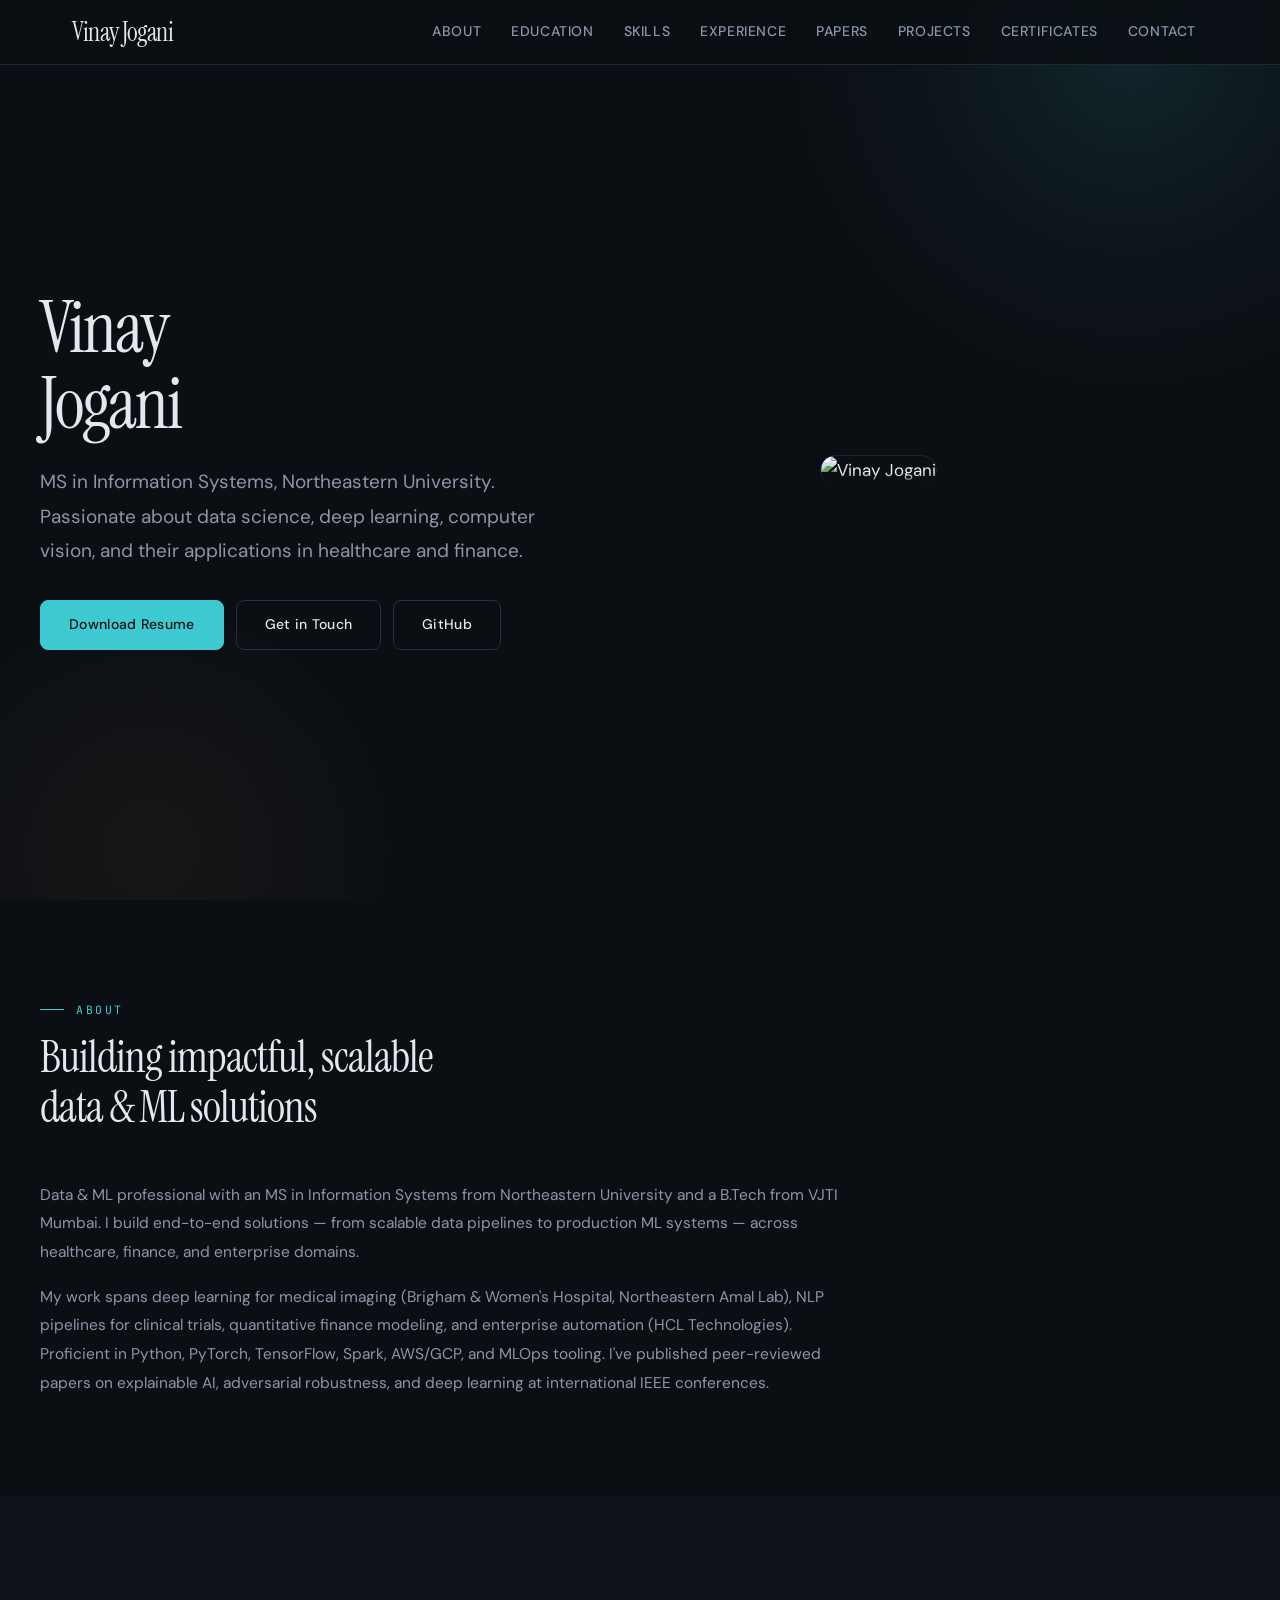
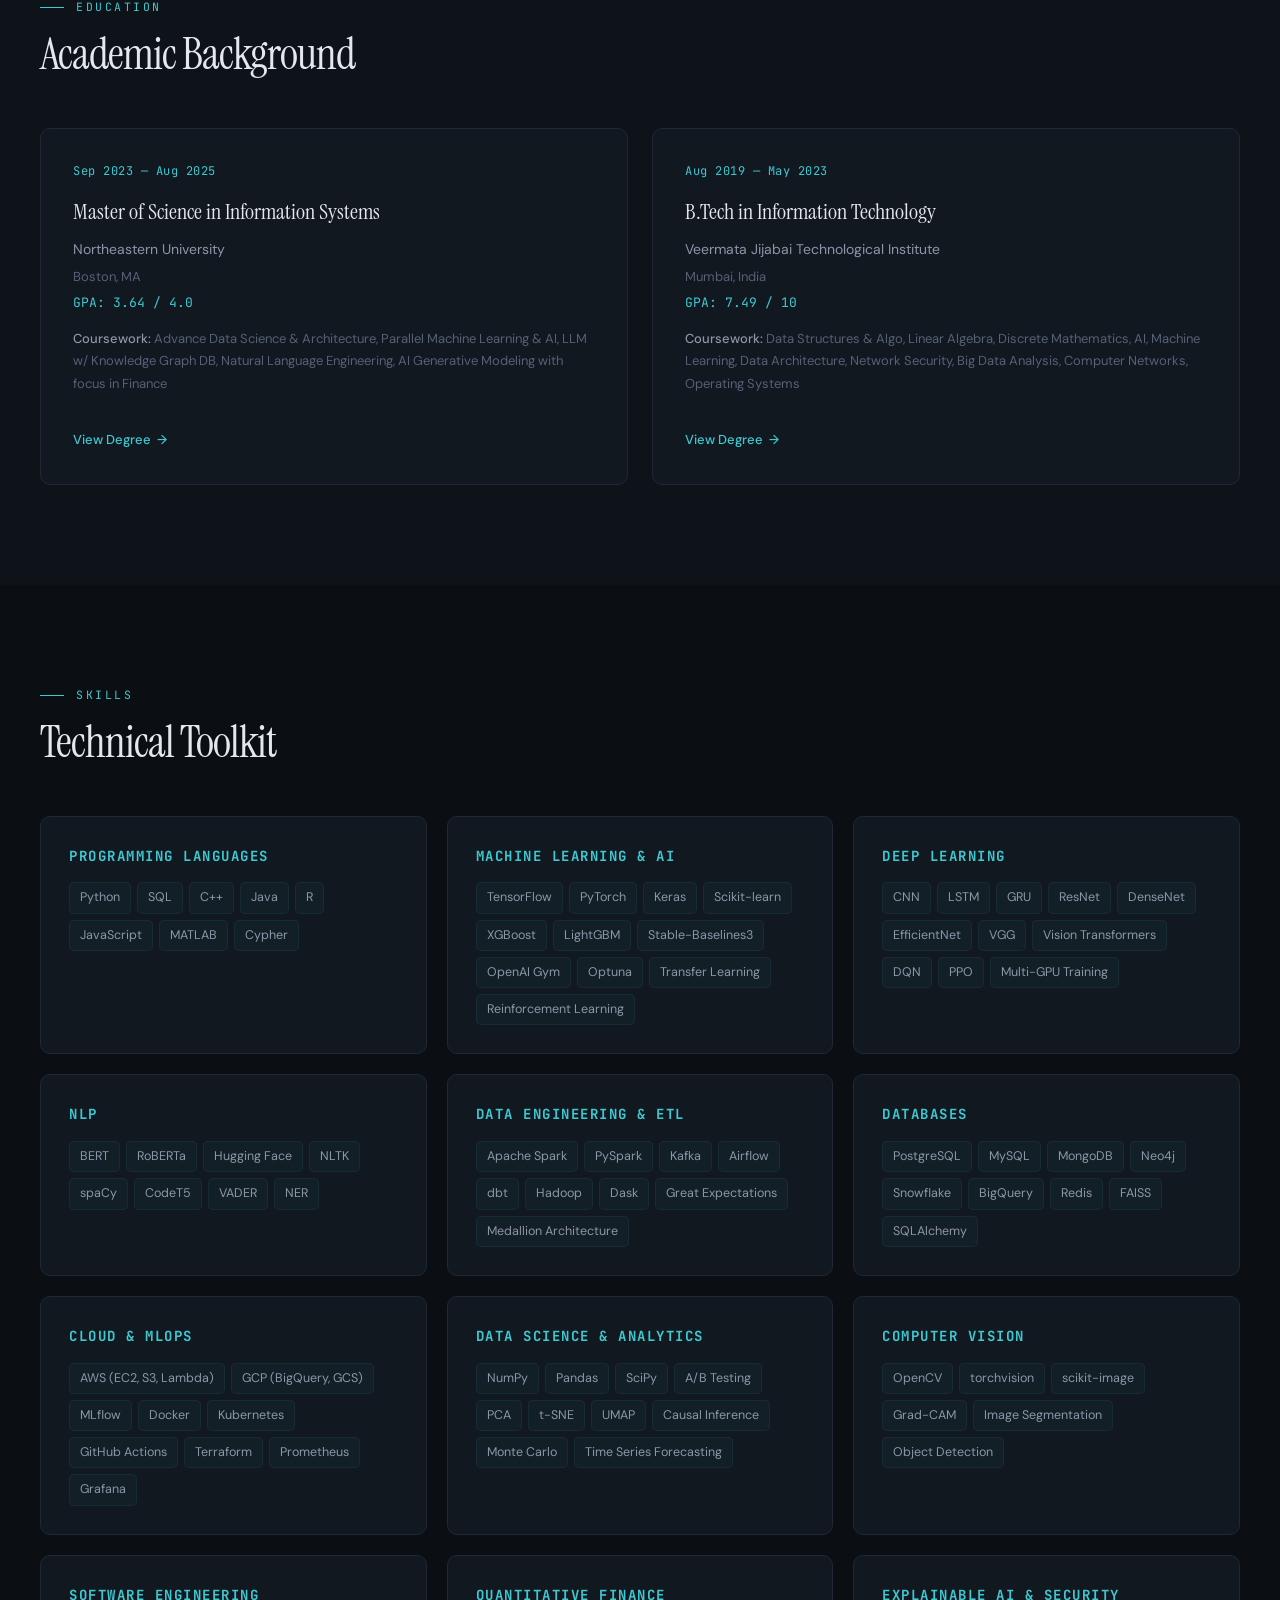
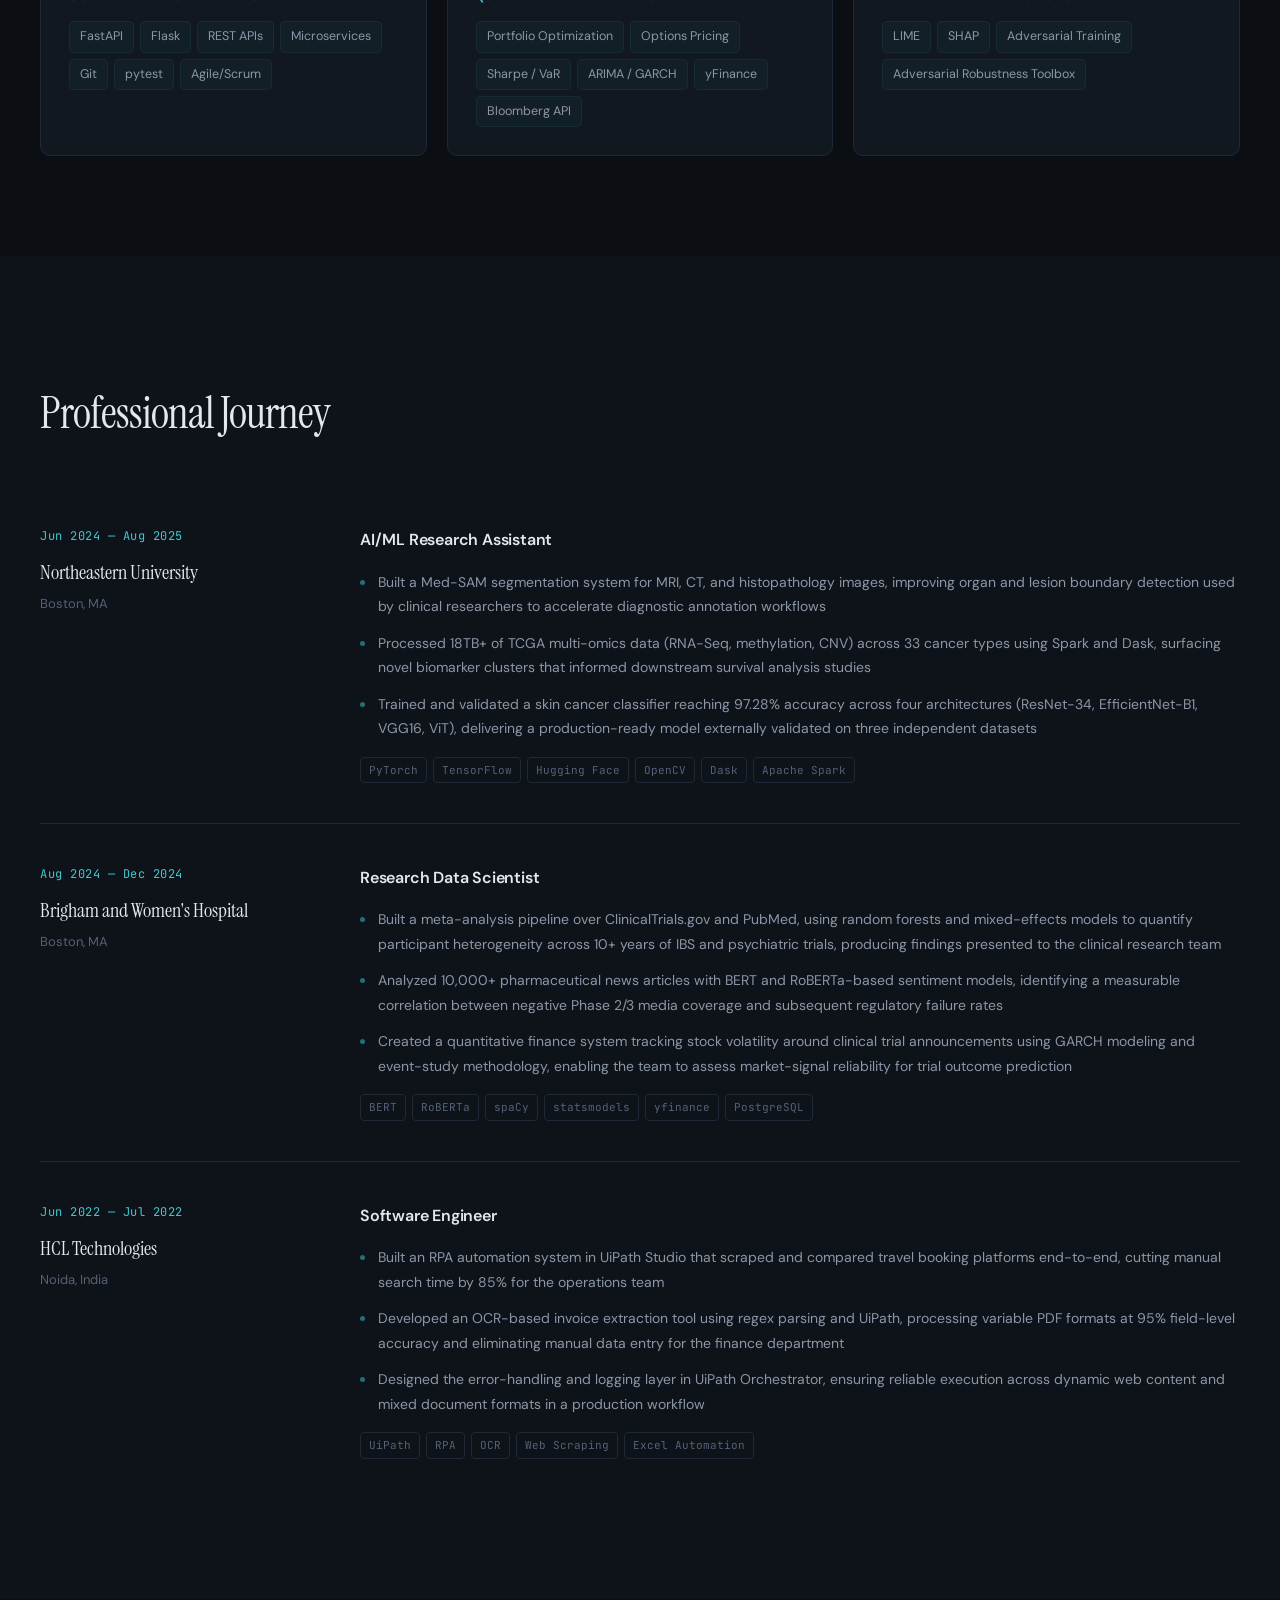
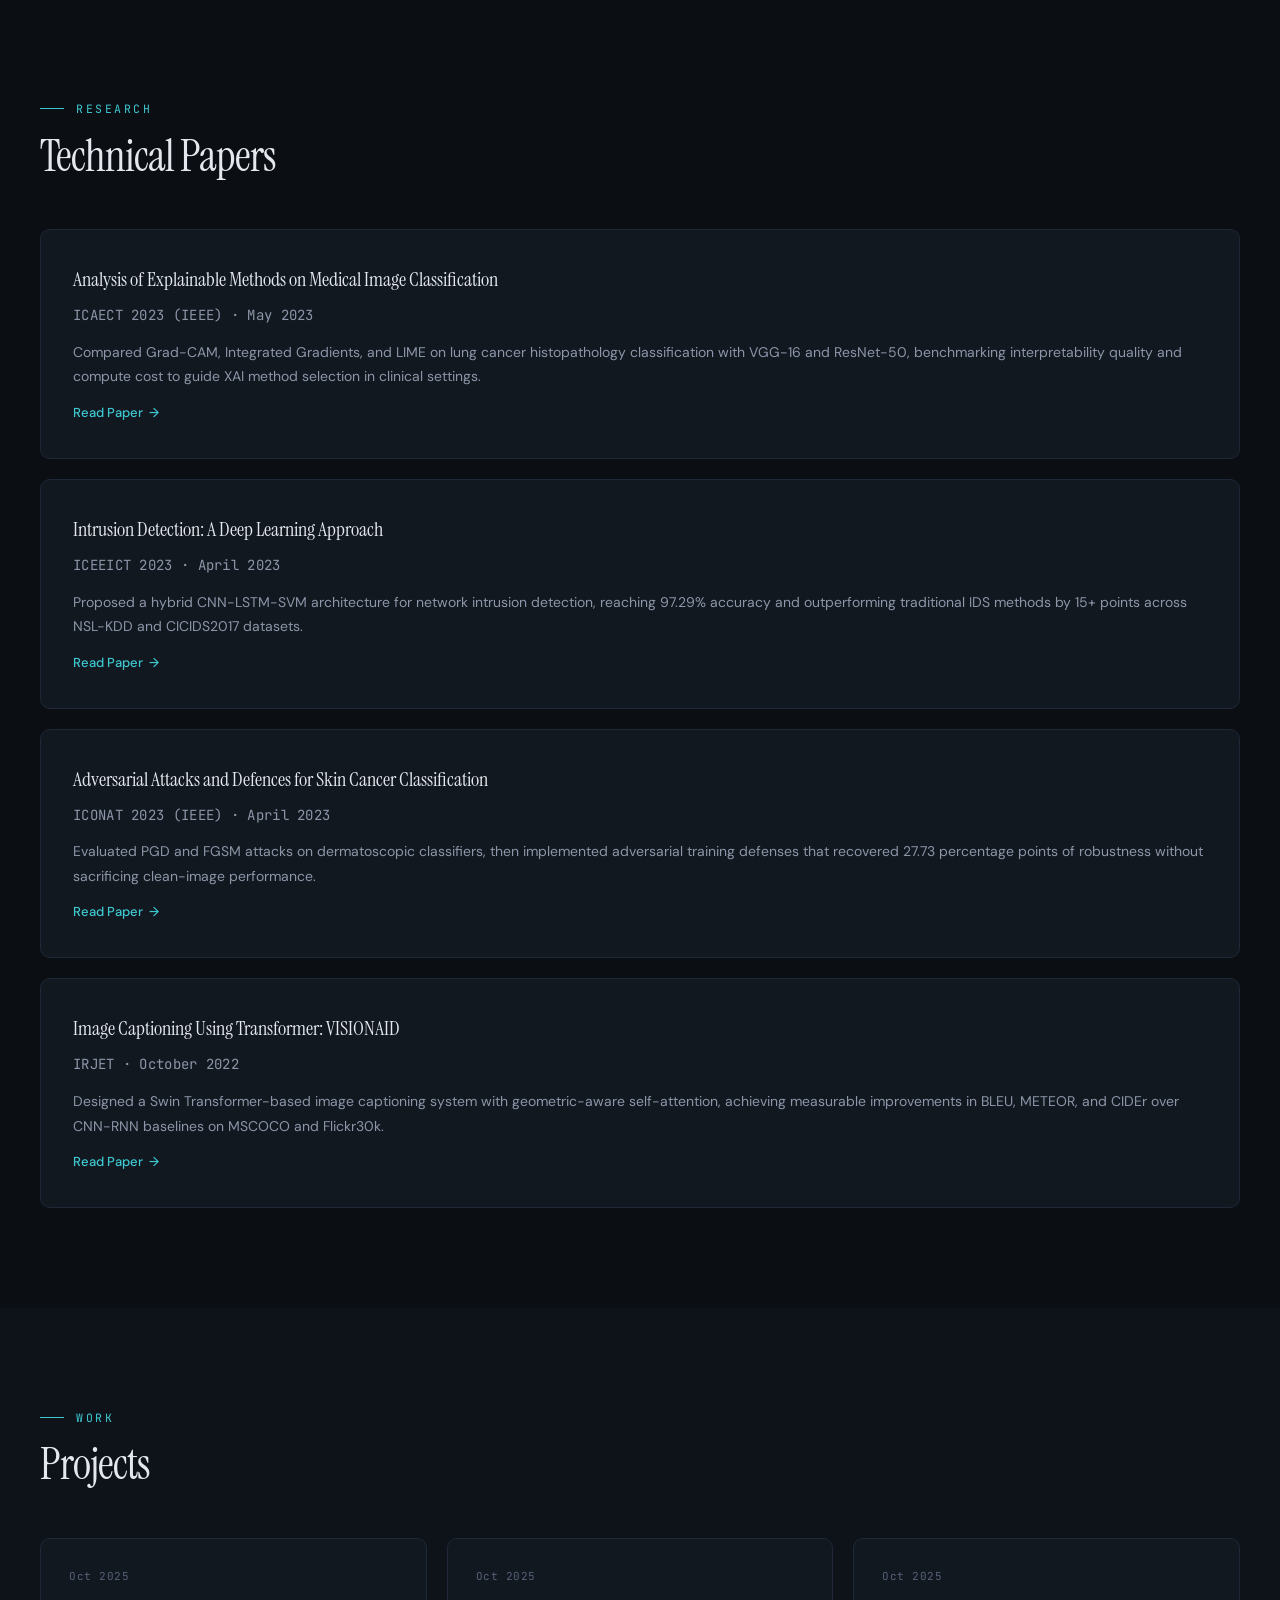
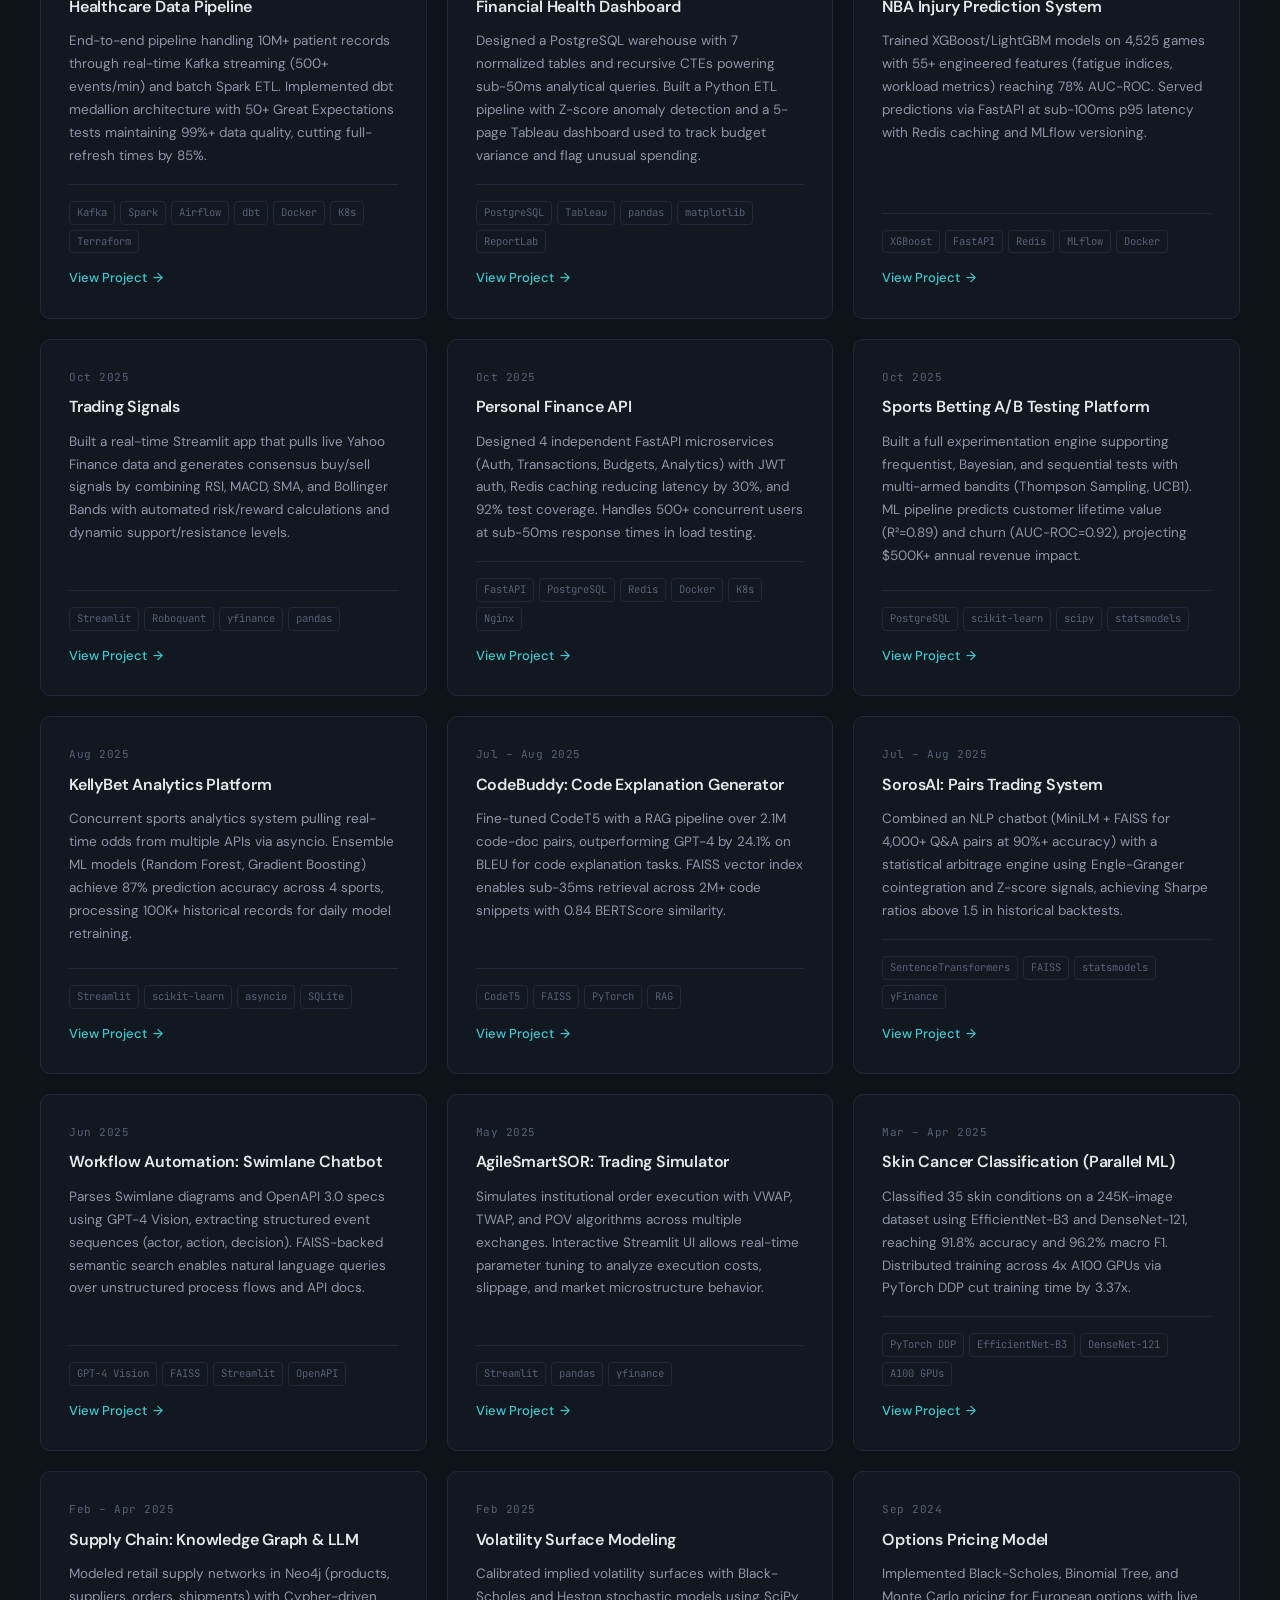
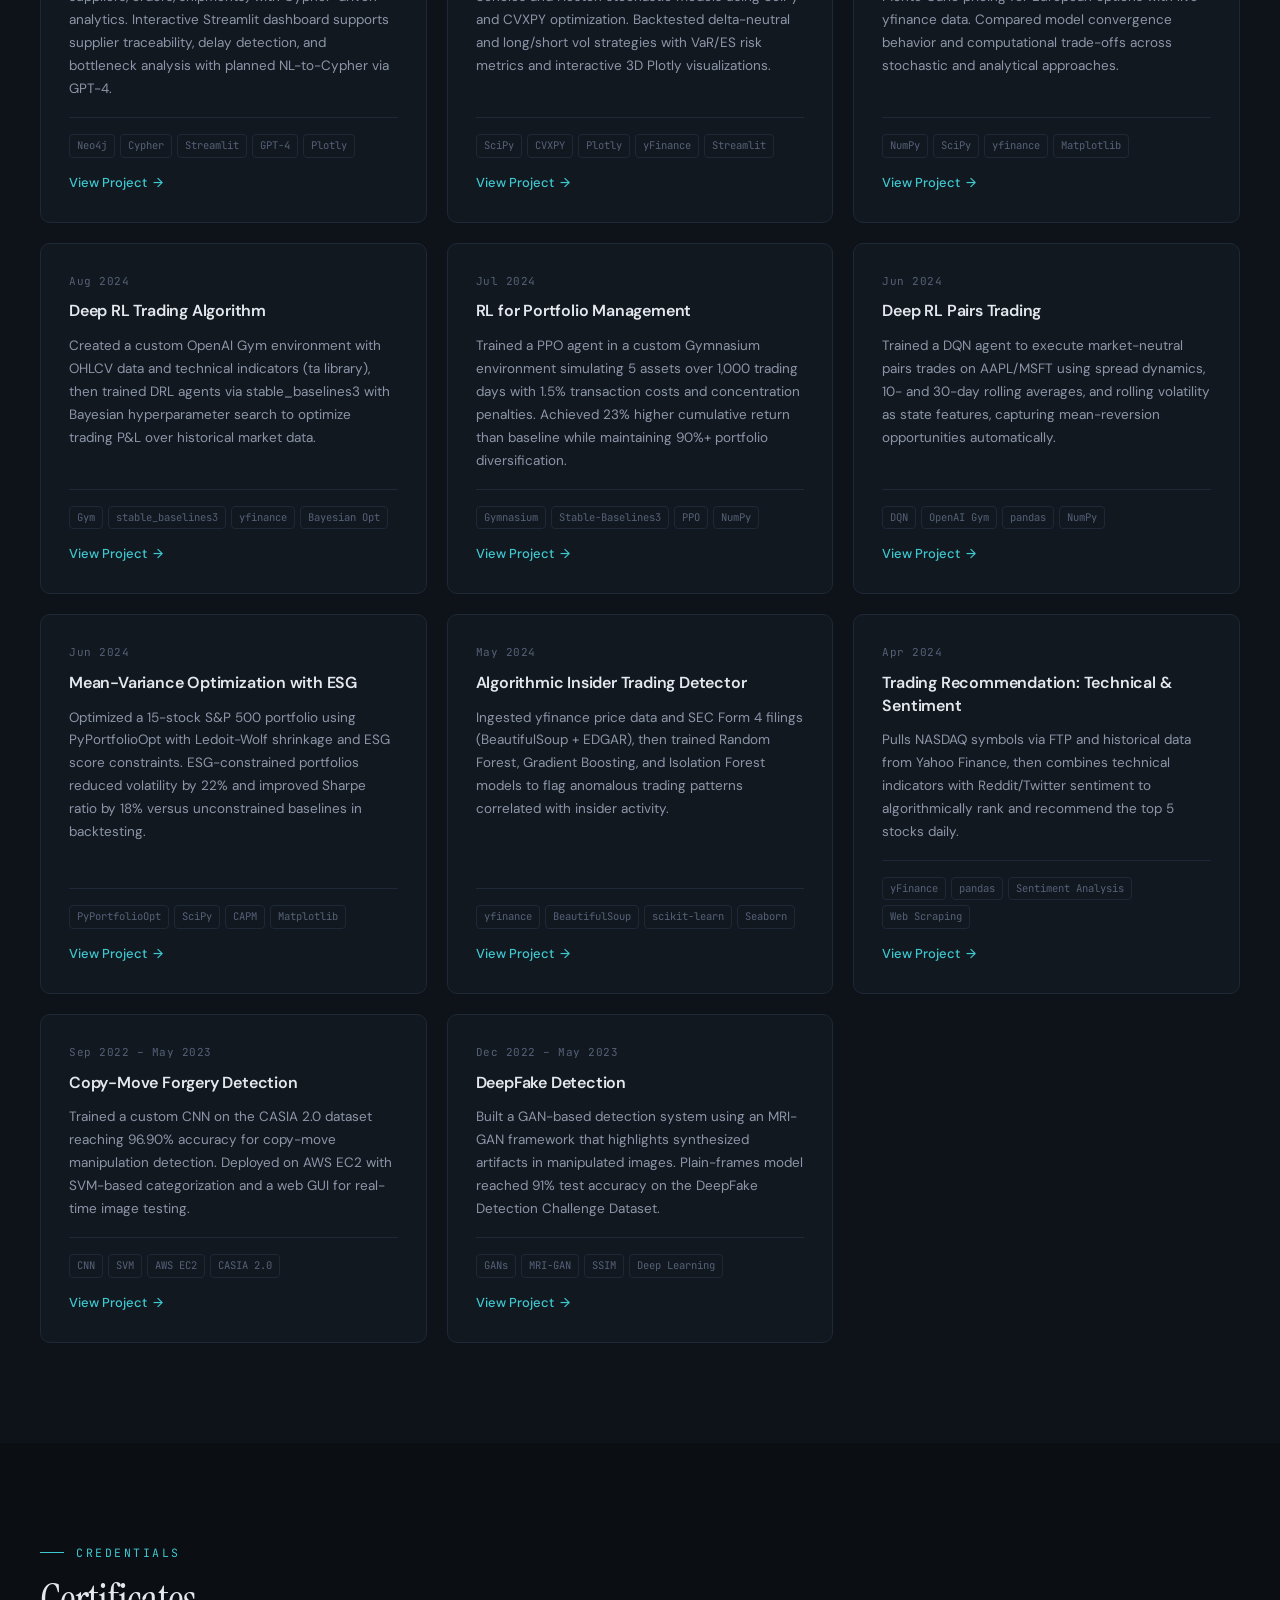
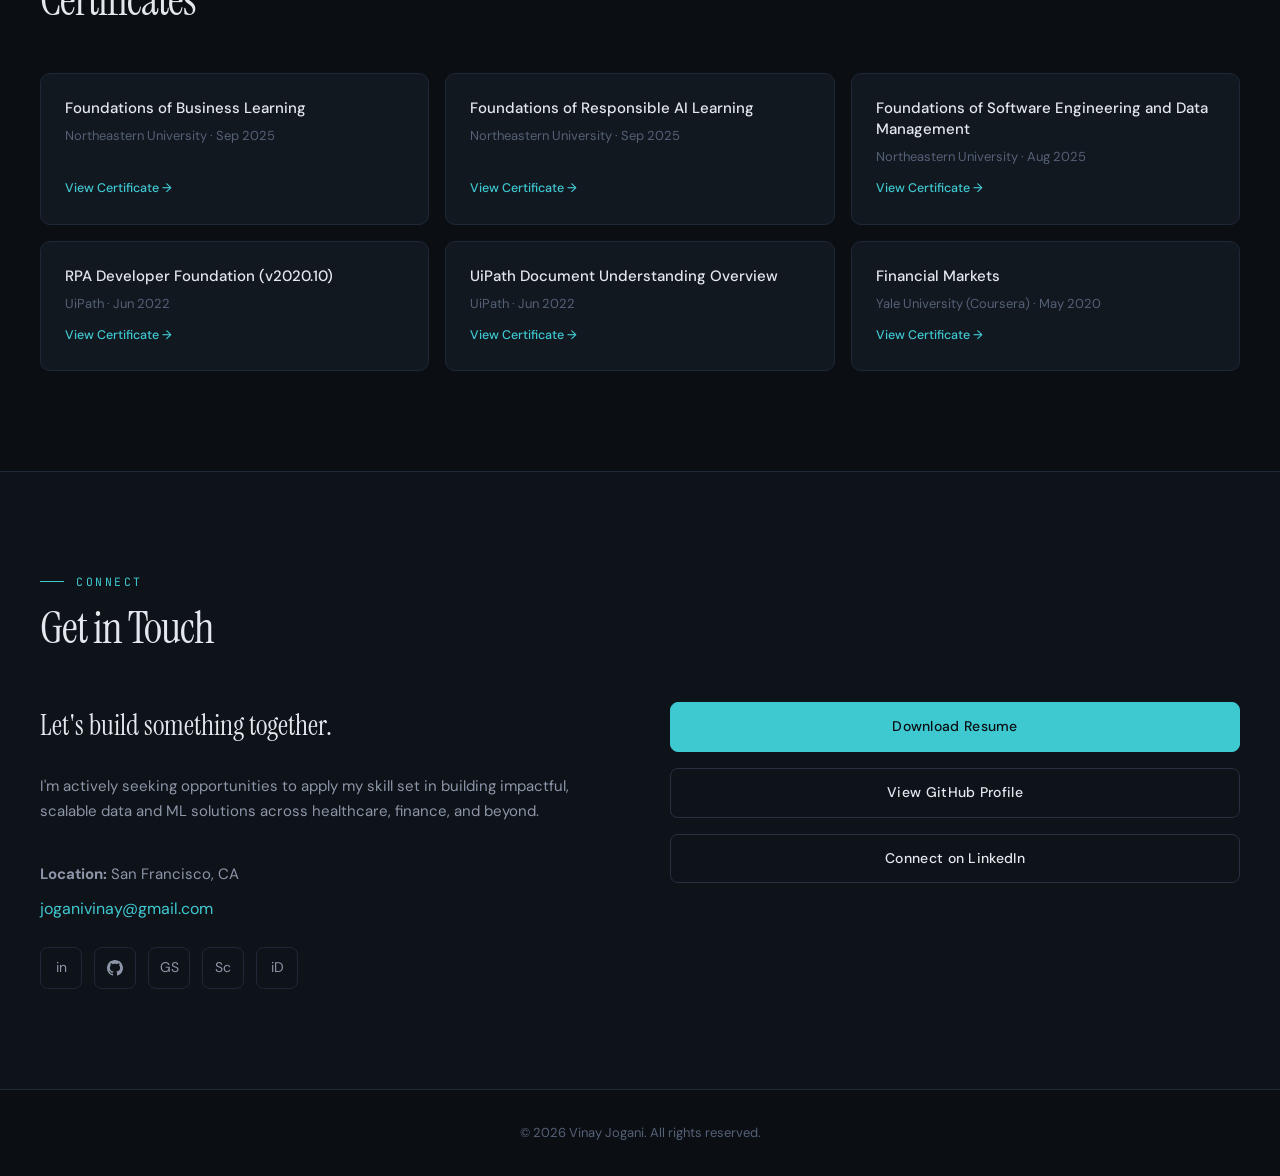
==== index.html @ 290da72c "Update resume link and button text in index.html" ====
<!DOCTYPE html>
<html lang="en">

<head>
    <meta charset="UTF-8">
    <meta name="viewport" content="width=device-width, initial-scale=1.0">
    <title>Vinay Jogani — Data Science & ML Portfolio</title>
    <link rel="preconnect" href="https://fonts.googleapis.com">
    <link rel="preconnect" href="https://fonts.gstatic.com" crossorigin>
    <link
        href="https://fonts.googleapis.com/css2?family=Instrument+Serif:ital@0;1&family=DM+Sans:ital,opsz,wght@0,9..40,300..700;1,9..40,300..700&family=JetBrains+Mono:wght@400;500&display=swap"
        rel="stylesheet">
    <style>
        :root {
            --bg: #0b0f14;
            --bg-alt: #0e1319;
            --bg-card: #121820;
            --bg-card-hover: #171f2a;
            --border: #1e2836;
            --border-accent: #263040;
            --text: #e4e8ee;
            --text-muted: #8c96a8;
            --text-dim: #556177;
            --accent: #3ec9d1;
            --accent-hover: #5cdbdf;
            --accent-glow: rgba(62, 201, 209, 0.12);
            --accent-warm: #d1883e;
            --serif: 'Instrument Serif', Georgia, serif;
            --sans: 'DM Sans', system-ui, sans-serif;
            --mono: 'JetBrains Mono', monospace;
            --radius: 10px;
            --transition: 0.3s cubic-bezier(0.4, 0, 0.2, 1);
        }

        *,
        *::before,
        *::after {
            margin: 0;
            padding: 0;
            box-sizing: border-box;
        }

        html {
            scroll-behavior: smooth;
            scroll-padding-top: 80px;
        }

        body {
            font-family: var(--sans);
            background: var(--bg);
            color: var(--text);
            line-height: 1.7;
            font-size: 17px;
            -webkit-font-smoothing: antialiased;
        }

        ::selection {
            background: var(--accent);
            color: var(--bg);
        }

        a {
            color: var(--accent);
            text-decoration: none;
            transition: color var(--transition);
        }

        a:hover {
            color: var(--accent-hover);
        }

        nav {
            position: fixed;
            top: 0;
            left: 0;
            right: 0;
            z-index: 100;
            background: rgba(11, 15, 20, 0.88);
            backdrop-filter: blur(20px);
            border-bottom: 1px solid var(--border);
        }

        .nav-inner {
            max-width: 1200px;
            margin: 0 auto;
            display: flex;
            align-items: center;
            justify-content: space-between;
            padding: 0 32px;
            height: 64px;
        }

        .nav-logo {
            font-family: var(--serif);
            font-size: 26px;
            color: var(--text);
            letter-spacing: -0.5px;
        }

        .nav-links {
            display: flex;
            gap: 6px;
            flex-wrap: wrap;
        }

        .nav-links a {
            font-size: 14px;
            font-weight: 500;
            letter-spacing: 0.6px;
            text-transform: uppercase;
            color: var(--text-muted);
            padding: 6px 12px;
            border-radius: 6px;
            transition: all var(--transition);
        }

        .nav-links a:hover {
            color: var(--text);
            background: rgba(255, 255, 255, 0.04);
        }

        .nav-toggle {
            display: none;
            background: none;
            border: none;
            color: var(--text);
            cursor: pointer;
            font-size: 24px;
        }

        .hero {
            min-height: 100vh;
            display: flex;
            align-items: center;
            padding: 100px 32px 60px;
            position: relative;
            overflow: hidden;
        }

        .hero::before {
            content: '';
            position: absolute;
            top: -300px;
            right: -200px;
            width: 700px;
            height: 700px;
            background: radial-gradient(circle, var(--accent-glow) 0%, rgba(62, 201, 209, 0.03) 40%, transparent 70%);
            pointer-events: none;
        }

        .hero::after {
            content: '';
            position: absolute;
            bottom: -200px;
            left: -100px;
            width: 500px;
            height: 500px;
            background: radial-gradient(circle, rgba(209, 136, 62, 0.06) 0%, transparent 70%);
            pointer-events: none;
        }

        .hero-inner {
            max-width: 1200px;
            margin: 0 auto;
            width: 100%;
            display: grid;
            grid-template-columns: 1fr 420px;
            gap: 80px;
            align-items: center;
        }

        .hero-text h1 {
            font-family: var(--serif);
            font-size: clamp(42px, 6vw, 72px);
            line-height: 1.05;
            letter-spacing: -2px;
            margin-bottom: 24px;
            font-weight: 400;
        }

        .hero-text h1 em {
            font-style: italic;
            color: var(--accent);
        }

        .hero-text .tagline {
            font-size: 19px;
            color: var(--text-muted);
            max-width: 540px;
            line-height: 1.8;
            margin-bottom: 32px;
        }

        .hero-actions {
            display: flex;
            gap: 12px;
            flex-wrap: wrap;
        }

        .btn {
            display: inline-flex;
            align-items: center;
            gap: 8px;
            padding: 12px 28px;
            border-radius: 8px;
            font-size: 14px;
            font-weight: 500;
            letter-spacing: 0.3px;
            transition: all var(--transition);
            border: 1px solid transparent;
            cursor: pointer;
        }

        .btn-primary {
            background: var(--accent);
            color: var(--bg);
            border-color: var(--accent);
        }

        .btn-primary:hover {
            background: var(--accent-hover);
            color: var(--bg);
            transform: translateY(-1px);
            box-shadow: 0 4px 24px var(--accent-glow);
        }

        .btn-outline {
            background: transparent;
            color: var(--text);
            border-color: var(--border-accent);
        }

        .btn-outline:hover {
            border-color: var(--accent);
            color: var(--accent);
            transform: translateY(-1px);
        }

        .hero-photo {
            position: relative;
        }

        .hero-photo img {
            width: 100%;
            border-radius: 16px;
            border: 1px solid var(--border);
            filter: grayscale(15%) contrast(1.05);
        }

        .hero-photo::after {
            content: '';
            position: absolute;
            inset: -1px;
            border-radius: 16px;
            background: linear-gradient(180deg, transparent 60%, var(--bg));
            pointer-events: none;
        }

        section {
            padding: 100px 32px;
        }

        .section-inner {
            max-width: 1200px;
            margin: 0 auto;
        }

        .section-label {
            font-family: var(--mono);
            font-size: 11.5px;
            letter-spacing: 2.5px;
            text-transform: uppercase;
            color: var(--accent);
            margin-bottom: 12px;
            display: flex;
            align-items: center;
            gap: 12px;
        }

        .section-label::before {
            content: '';
            width: 24px;
            height: 1px;
            background: var(--accent);
        }

        .section-title {
            font-family: var(--serif);
            font-size: clamp(30px, 4vw, 44px);
            font-weight: 400;
            letter-spacing: -1px;
            margin-bottom: 48px;
            line-height: 1.15;
        }

        .about-content {
            max-width: 800px;
        }

        .about-content p {
            color: var(--text-muted);
            line-height: 1.85;
            font-size: 15.5px;
        }

        .about-content p+p {
            margin-top: 16px;
        }

        .edu-grid {
            display: grid;
            grid-template-columns: 1fr 1fr;
            gap: 24px;
        }

        .edu-card {
            background: var(--bg-card);
            border: 1px solid var(--border);
            border-radius: var(--radius);
            padding: 32px;
            transition: all var(--transition);
            position: relative;
            overflow: hidden;
        }

        .edu-card:hover {
            border-color: var(--accent);
            transform: translateY(-2px);
            background: var(--bg-card-hover);
        }

        .edu-card::before {
            content: '';
            position: absolute;
            top: 0;
            left: 0;
            right: 0;
            height: 2px;
            background: linear-gradient(90deg, var(--accent), transparent);
            opacity: 0;
            transition: opacity var(--transition);
        }

        .edu-card:hover::before {
            opacity: 1;
        }

        .edu-date {
            font-family: var(--mono);
            font-size: 12px;
            color: var(--accent);
            letter-spacing: 0.5px;
            margin-bottom: 12px;
        }

        .edu-card h3 {
            font-family: var(--serif);
            font-size: 22px;
            font-weight: 400;
            margin-bottom: 8px;
        }

        .edu-card .school {
            color: var(--text-muted);
            font-size: 14px;
            margin-bottom: 4px;
        }

        .edu-card .location {
            color: var(--text-dim);
            font-size: 13px;
            margin-bottom: 4px;
        }

        .edu-card .gpa {
            color: var(--accent);
            font-family: var(--mono);
            font-size: 13px;
            margin-bottom: 14px;
        }

        .edu-card .coursework {
            color: var(--text-dim);
            font-size: 13px;
            line-height: 1.7;
        }

        .edu-card .coursework strong {
            color: var(--text-muted);
            font-weight: 500;
        }

        .skills-grid {
            display: grid;
            grid-template-columns: repeat(auto-fill, minmax(320px, 1fr));
            gap: 20px;
        }

        .skill-group {
            background: var(--bg-card);
            border: 1px solid var(--border);
            border-radius: var(--radius);
            padding: 28px;
            transition: all var(--transition);
        }

        .skill-group:hover {
            border-color: var(--border-accent);
            background: var(--bg-card-hover);
        }

        .skill-group h4 {
            font-family: var(--mono);
            font-size: 14px;
            letter-spacing: 1.5px;
            text-transform: uppercase;
            color: var(--accent);
            margin-bottom: 14px;
        }

        .skill-tags {
            display: flex;
            flex-wrap: wrap;
            gap: 6px;
        }

        .skill-tag {
            font-size: 12.5px;
            color: var(--text-muted);
            padding: 4px 10px;
            background: rgba(62, 201, 209, 0.04);
            border-radius: 5px;
            border: 1px solid rgba(62, 201, 209, 0.08);
            transition: all var(--transition);
        }

        .skill-tag:hover {
            color: var(--text);
            border-color: var(--accent);
            background: rgba(62, 201, 209, 0.08);
        }

        .exp-timeline {
            display: flex;
            flex-direction: column;
        }

        .exp-item {
            display: grid;
            grid-template-columns: 280px 1fr;
            gap: 40px;
            padding: 40px 0;
            border-bottom: 1px solid var(--border);
        }

        .exp-item:last-child {
            border-bottom: none;
        }

        .exp-meta .exp-date {
            font-family: var(--mono);
            font-size: 12px;
            color: var(--accent);
            letter-spacing: 0.5px;
            margin-bottom: 8px;
        }

        .exp-meta .exp-company {
            font-family: var(--serif);
            font-size: 20px;
            font-weight: 400;
            margin-bottom: 4px;
        }

        .exp-meta .exp-location {
            color: var(--text-dim);
            font-size: 13px;
        }

        .exp-body h3 {
            font-size: 16px;
            font-weight: 600;
            margin-bottom: 16px;
            letter-spacing: -0.2px;
        }

        .exp-body ul {
            list-style: none;
            display: flex;
            flex-direction: column;
            gap: 12px;
        }

        .exp-body li {
            color: var(--text-muted);
            font-size: 14px;
            line-height: 1.75;
            padding-left: 18px;
            position: relative;
        }

        .exp-body li::before {
            content: '';
            position: absolute;
            left: 0;
            top: 10px;
            width: 5px;
            height: 5px;
            border-radius: 50%;
            background: var(--accent);
            opacity: 0.5;
        }

        .exp-tech {
            display: flex;
            flex-wrap: wrap;
            gap: 6px;
            margin-top: 16px;
        }

        .exp-tech span {
            font-family: var(--mono);
            font-size: 11px;
            color: var(--text-dim);
            padding: 3px 8px;
            border: 1px solid var(--border);
            border-radius: 4px;
        }

        .papers-grid {
            display: flex;
            flex-direction: column;
            gap: 20px;
        }

        .paper-card {
            background: var(--bg-card);
            border: 1px solid var(--border);
            border-radius: var(--radius);
            padding: 32px;
            transition: all var(--transition);
        }

        .paper-card:hover {
            border-color: var(--accent);
            transform: translateY(-2px);
        }

        .paper-card h3 {
            font-family: var(--serif);
            font-size: 20px;
            font-weight: 400;
            margin-bottom: 8px;
        }

        .paper-venue {
            font-size: 14px;
            color: var(--text-muted);
            margin-bottom: 12px;
            font-family: var(--mono);
            letter-spacing: 0.3px;
        }

        .paper-card p {
            color: var(--text-muted);
            font-size: 14px;
            line-height: 1.75;
            margin-bottom: 8px;
        }

        .paper-link {
            font-size: 13px;
            font-weight: 500;
            display: inline-flex;
            align-items: center;
            gap: 6px;
        }

        .paper-link::after {
            content: '→';
            transition: transform var(--transition);
        }

        .paper-link:hover::after {
            transform: translateX(3px);
        }

        .projects-grid {
            display: grid;
            grid-template-columns: repeat(auto-fill, minmax(360px, 1fr));
            gap: 20px;
        }

        .project-card {
            background: var(--bg-card);
            border: 1px solid var(--border);
            border-radius: var(--radius);
            padding: 28px;
            transition: all var(--transition);
            display: flex;
            flex-direction: column;
        }

        .project-card:hover {
            border-color: var(--accent);
            transform: translateY(-3px);
            box-shadow: 0 8px 30px rgba(0, 0, 0, 0.3);
        }

        .project-date {
            font-family: var(--mono);
            font-size: 11px;
            color: var(--text-dim);
            letter-spacing: 0.5px;
            margin-bottom: 10px;
        }

        .project-card h3 {
            font-size: 16px;
            font-weight: 600;
            margin-bottom: 12px;
            letter-spacing: -0.2px;
            line-height: 1.4;
        }

        .project-card p {
            color: var(--text-muted);
            font-size: 13.5px;
            line-height: 1.7;
            flex: 1;
        }

        .project-stack {
            display: flex;
            flex-wrap: wrap;
            gap: 5px;
            margin-top: 16px;
            padding-top: 16px;
            border-top: 1px solid var(--border);
        }

        .project-stack span {
            font-family: var(--mono);
            font-size: 10.5px;
            color: var(--text-dim);
            padding: 2px 7px;
            border: 1px solid var(--border);
            border-radius: 4px;
        }

        .project-link {
            display: inline-flex;
            align-items: center;
            gap: 6px;
            margin-top: 14px;
            font-size: 13px;
            font-weight: 500;
        }

        .project-link::after {
            content: '→';
            transition: transform var(--transition);
        }

        .project-link:hover::after {
            transform: translateX(3px);
        }

        .certs-grid {
            display: grid;
            grid-template-columns: repeat(auto-fill, minmax(300px, 1fr));
            gap: 16px;
        }

        .cert-card {
            background: var(--bg-card);
            border: 1px solid var(--border);
            border-radius: var(--radius);
            padding: 24px;
            transition: all var(--transition);
            display: flex;
            flex-direction: column;
        }

        .cert-card:hover {
            border-color: var(--border-accent);
        }

        .cert-card h4 {
            font-size: 15px;
            font-weight: 500;
            margin-bottom: 6px;
            line-height: 1.4;
        }

        .cert-issuer {
            font-size: 13px;
            color: var(--text-dim);
            margin-bottom: 10px;
        }

        .cert-link {
            font-size: 12.5px;
            font-weight: 500;
            margin-top: auto;
        }

        .contact-section {
            background: var(--bg-alt);
            border-top: 1px solid var(--border);
        }

        .contact-grid {
            display: grid;
            grid-template-columns: 1fr 1fr;
            gap: 60px;
            align-items: start;
        }

        .contact-info h3 {
            font-family: var(--serif);
            font-size: 28px;
            font-weight: 400;
            margin-bottom: 24px;
        }

        .contact-info p {
            color: var(--text-muted);
            margin-bottom: 8px;
            font-size: 15px;
        }

        .contact-info .email-link {
            font-size: 16px;
        }

        .social-links {
            display: flex;
            gap: 12px;
            margin-top: 24px;
        }

        .social-links a {
            width: 42px;
            height: 42px;
            border-radius: 8px;
            border: 1px solid var(--border);
            display: flex;
            align-items: center;
            justify-content: center;
            color: var(--text-muted);
            transition: all var(--transition);
            font-size: 14px;
        }

        .social-links a:hover {
            border-color: var(--accent);
            color: var(--accent);
            transform: translateY(-2px);
        }

        footer {
            text-align: center;
            padding: 32px;
            font-size: 13px;
            color: var(--text-dim);
            border-top: 1px solid var(--border);
        }

        .fade-in {
            opacity: 0;
            transform: translateY(24px);
            transition: opacity 0.6s ease, transform 0.6s ease;
        }

        .fade-in.visible {
            opacity: 1;
            transform: translateY(0);
        }

        .stagger-1 {
            transition-delay: 0.05s;
        }

        .stagger-2 {
            transition-delay: 0.1s;
        }

        .stagger-3 {
            transition-delay: 0.15s;
        }

        @media (max-width: 900px) {
            .hero-inner {
                grid-template-columns: 1fr;
                gap: 40px;
            }

            .hero-photo {
                max-width: 280px;
            }

            .edu-grid {
                grid-template-columns: 1fr;
            }

            .exp-item {
                grid-template-columns: 1fr;
                gap: 8px;
            }

            .contact-grid {
                grid-template-columns: 1fr;
                gap: 32px;
            }

            .projects-grid {
                grid-template-columns: 1fr;
            }
        }

        @media (max-width: 680px) {
            .nav-links {
                display: none;
            }

            .nav-links.open {
                display: flex;
                flex-direction: column;
                position: absolute;
                top: 64px;
                left: 0;
                right: 0;
                background: rgba(11, 15, 20, 0.97);
                border-bottom: 1px solid var(--border);
                padding: 16px;
                gap: 4px;
            }

            .nav-toggle {
                display: block;
            }

            section {
                padding: 60px 20px;
            }

            .hero {
                padding: 80px 20px 40px;
            }

            .skills-grid {
                grid-template-columns: 1fr;
            }

            .certs-grid {
                grid-template-columns: 1fr;
            }
        }
    </style>
</head>

<body>

    <nav>
        <div class="nav-inner">
            <a href="#" class="nav-logo">Vinay Jogani</a>
            <button class="nav-toggle" onclick="document.querySelector('.nav-links').classList.toggle('open')"
                aria-label="Toggle menu">☰</button>
            <div class="nav-links">
                <a href="#about">About</a>
                <a href="#education">Education</a>
                <a href="#skills">Skills</a>
                <a href="#experience">Experience</a>
                <a href="#papers">Papers</a>
                <a href="#projects">Projects</a>
                <a href="#certificates">Certificates</a>
                <a href="#contact">Contact</a>
            </div>
        </div>
    </nav>

    <section class="hero" id="top">
        <div class="hero-inner">
            <div class="hero-text fade-in">
                <h1>Vinay<br>Jogani</h1>
                <p class="tagline">MS in Information Systems, Northeastern University. Passionate about data science,
                    deep learning, computer vision, and their applications in healthcare and finance.</p>
                <div class="hero-actions">
                    <a href="./Vinay%20Jogani_Resume.pdf" class="btn btn-primary" target="_blank" style="justify-content:center;">Download Resume</a>
                    <a href="#contact" class="btn btn-outline">Get in Touch</a>
                    <a href="https://github.com/VinayJogani14" class="btn btn-outline" target="_blank">GitHub</a>
                </div>
            </div>
            <div class="hero-photo fade-in stagger-2">
                <img src="https://static.wixstatic.com/media/327f52_f0f8f477286a4d29bbb0abb08376392d~mv2.jpg/v1/crop/x_107,y_9,w_1287,h_1394/fill/w_434,h_470,al_c,q_80,usm_0.66_1.00_0.01,enc_avif,quality_auto/Vinay_edited.jpg"
                    alt="Vinay Jogani" />
            </div>
        </div>
    </section>

    <!-- ABOUT -->
    <section id="about">
        <div class="section-inner">
            <div class="section-label fade-in">About</div>
            <h2 class="section-title fade-in">Building impactful, scalable<br>data &amp; ML solutions</h2>
            <div class="about-content fade-in">
                <p>Data & ML professional with an MS in Information Systems from Northeastern University and a B.Tech
                    from VJTI Mumbai. I build end-to-end solutions — from scalable data pipelines to production ML
                    systems — across healthcare, finance, and enterprise domains.</p>
                <p>My work spans deep learning for medical imaging (Brigham & Women's Hospital, Northeastern Amal Lab),
                    NLP pipelines for clinical trials, quantitative finance modeling, and enterprise automation (HCL
                    Technologies). Proficient in Python, PyTorch, TensorFlow, Spark, AWS/GCP, and MLOps tooling. I've
                    published peer-reviewed papers on explainable AI, adversarial robustness, and deep learning at
                    international IEEE conferences.</p>
            </div>
        </div>
    </section>

    <!-- EDUCATION -->
    <section id="education" style="background: var(--bg-alt);">
        <div class="section-inner">
            <div class="section-label fade-in">Education</div>
            <h2 class="section-title fade-in">Academic Background</h2>
            <div class="edu-grid">
                <div class="edu-card fade-in">
                    <div class="edu-date">Sep 2023 — Aug 2025</div>
                    <h3>Master of Science in Information Systems</h3>
                    <div class="school">Northeastern University</div>
                    <div class="location">Boston, MA</div>
                    <div class="gpa">GPA: 3.64 / 4.0</div>
                    <div class="coursework"><strong>Coursework:</strong> Advance Data Science & Architecture, Parallel
                        Machine Learning & AI, LLM w/ Knowledge Graph DB, Natural Language Engineering, AI Generative
                        Modeling with focus in Finance</div>
                    <br><a
                        href="https://e4ace130-7adb-46e0-8246-2a9ee1004da9.filesusr.com/ugd/327f52_7102c5d7477d45d9a0bd1f0a33d17b4d.pdf"
                        class="paper-link" target="_blank">View Degree</a>
                </div>
                <div class="edu-card fade-in stagger-1">
                    <div class="edu-date">Aug 2019 — May 2023</div>
                    <h3>B.Tech in Information Technology</h3>
                    <div class="school">Veermata Jijabai Technological Institute</div>
                    <div class="location">Mumbai, India</div>
                    <div class="gpa">GPA: 7.49 / 10</div>
                    <div class="coursework"><strong>Coursework:</strong> Data Structures & Algo, Linear Algebra,
                        Discrete Mathematics, AI, Machine Learning, Data Architecture, Network Security, Big Data
                        Analysis, Computer Networks, Operating Systems</div>
                    <br><a
                        href="https://e4ace130-7adb-46e0-8246-2a9ee1004da9.filesusr.com/ugd/327f52_d095d1c8c47b4af8a10954072d00ebe4.pdf"
                        class="paper-link" target="_blank">View Degree</a>
                </div>
            </div>
        </div>
    </section>

    <!-- SKILLS -->
    <section id="skills">
        <div class="section-inner">
            <div class="section-label fade-in">Skills</div>
            <h2 class="section-title fade-in">Technical Toolkit</h2>
            <div class="skills-grid">
                <div class="skill-group fade-in">
                    <h4>Programming Languages</h4>
                    <div class="skill-tags"><span class="skill-tag">Python</span><span class="skill-tag">SQL</span><span
                            class="skill-tag">C++</span><span class="skill-tag">Java</span><span
                            class="skill-tag">R</span><span class="skill-tag">JavaScript</span><span
                            class="skill-tag">MATLAB</span><span class="skill-tag">Cypher</span></div>
                </div>
                <div class="skill-group fade-in stagger-1">
                    <h4>Machine Learning & AI</h4>
                    <div class="skill-tags"><span class="skill-tag">TensorFlow</span><span
                            class="skill-tag">PyTorch</span><span class="skill-tag">Keras</span><span
                            class="skill-tag">Scikit-learn</span><span class="skill-tag">XGBoost</span><span
                            class="skill-tag">LightGBM</span><span class="skill-tag">Stable-Baselines3</span><span
                            class="skill-tag">OpenAI Gym</span><span class="skill-tag">Optuna</span><span
                            class="skill-tag">Transfer Learning</span><span class="skill-tag">Reinforcement
                            Learning</span></div>
                </div>
                <div class="skill-group fade-in stagger-2">
                    <h4>Deep Learning</h4>
                    <div class="skill-tags"><span class="skill-tag">CNN</span><span class="skill-tag">LSTM</span><span
                            class="skill-tag">GRU</span><span class="skill-tag">ResNet</span><span
                            class="skill-tag">DenseNet</span><span class="skill-tag">EfficientNet</span><span
                            class="skill-tag">VGG</span><span class="skill-tag">Vision Transformers</span><span
                            class="skill-tag">DQN</span><span class="skill-tag">PPO</span><span
                            class="skill-tag">Multi-GPU Training</span></div>
                </div>
                <div class="skill-group fade-in">
                    <h4>NLP</h4>
                    <div class="skill-tags"><span class="skill-tag">BERT</span><span
                            class="skill-tag">RoBERTa</span><span class="skill-tag">Hugging Face</span><span
                            class="skill-tag">NLTK</span><span class="skill-tag">spaCy</span><span
                            class="skill-tag">CodeT5</span><span class="skill-tag">VADER</span><span
                            class="skill-tag">NER</span></div>
                </div>
                <div class="skill-group fade-in stagger-1">
                    <h4>Data Engineering & ETL</h4>
                    <div class="skill-tags"><span class="skill-tag">Apache Spark</span><span
                            class="skill-tag">PySpark</span><span class="skill-tag">Kafka</span><span
                            class="skill-tag">Airflow</span><span class="skill-tag">dbt</span><span
                            class="skill-tag">Hadoop</span><span class="skill-tag">Dask</span><span
                            class="skill-tag">Great Expectations</span><span class="skill-tag">Medallion
                            Architecture</span></div>
                </div>
                <div class="skill-group fade-in stagger-2">
                    <h4>Databases</h4>
                    <div class="skill-tags"><span class="skill-tag">PostgreSQL</span><span
                            class="skill-tag">MySQL</span><span class="skill-tag">MongoDB</span><span
                            class="skill-tag">Neo4j</span><span class="skill-tag">Snowflake</span><span
                            class="skill-tag">BigQuery</span><span class="skill-tag">Redis</span><span
                            class="skill-tag">FAISS</span><span class="skill-tag">SQLAlchemy</span></div>
                </div>
                <div class="skill-group fade-in">
                    <h4>Cloud & MLOps</h4>
                    <div class="skill-tags"><span class="skill-tag">AWS (EC2, S3, Lambda)</span><span
                            class="skill-tag">GCP (BigQuery, GCS)</span><span class="skill-tag">MLflow</span><span
                            class="skill-tag">Docker</span><span class="skill-tag">Kubernetes</span><span
                            class="skill-tag">GitHub Actions</span><span class="skill-tag">Terraform</span><span
                            class="skill-tag">Prometheus</span><span class="skill-tag">Grafana</span></div>
                </div>
                <div class="skill-group fade-in stagger-1">
                    <h4>Data Science & Analytics</h4>
                    <div class="skill-tags"><span class="skill-tag">NumPy</span><span
                            class="skill-tag">Pandas</span><span class="skill-tag">SciPy</span><span
                            class="skill-tag">A/B Testing</span><span class="skill-tag">PCA</span><span
                            class="skill-tag">t-SNE</span><span class="skill-tag">UMAP</span><span
                            class="skill-tag">Causal Inference</span><span class="skill-tag">Monte Carlo</span><span
                            class="skill-tag">Time Series Forecasting</span></div>
                </div>
                <div class="skill-group fade-in stagger-2">
                    <h4>Computer Vision</h4>
                    <div class="skill-tags"><span class="skill-tag">OpenCV</span><span
                            class="skill-tag">torchvision</span><span class="skill-tag">scikit-image</span><span
                            class="skill-tag">Grad-CAM</span><span class="skill-tag">Image Segmentation</span><span
                            class="skill-tag">Object Detection</span></div>
                </div>
                <div class="skill-group fade-in">
                    <h4>Software Engineering</h4>
                    <div class="skill-tags"><span class="skill-tag">FastAPI</span><span
                            class="skill-tag">Flask</span><span class="skill-tag">REST APIs</span><span
                            class="skill-tag">Microservices</span><span class="skill-tag">Git</span><span
                            class="skill-tag">pytest</span><span class="skill-tag">Agile/Scrum</span></div>
                </div>
                <div class="skill-group fade-in stagger-1">
                    <h4>Quantitative Finance</h4>
                    <div class="skill-tags"><span class="skill-tag">Portfolio Optimization</span><span
                            class="skill-tag">Options Pricing</span><span class="skill-tag">Sharpe / VaR</span><span
                            class="skill-tag">ARIMA / GARCH</span><span class="skill-tag">yFinance</span><span
                            class="skill-tag">Bloomberg API</span></div>
                </div>
                <div class="skill-group fade-in stagger-2">
                    <h4>Explainable AI & Security</h4>
                    <div class="skill-tags"><span class="skill-tag">LIME</span><span class="skill-tag">SHAP</span><span
                            class="skill-tag">Adversarial Training</span><span class="skill-tag">Adversarial Robustness
                            Toolbox</span></div>
                </div>
            </div>
        </div>
    </section>

    <!-- EXPERIENCE -->
    <section id="experience" style="background: var(--bg-alt);">
        <div class="section-inner">
            <div class="section-label fade-in">Experience</div>
            <h2 class="section-title fade-in">Professional Journey</h2>
            <div class="exp-timeline">

                <div class="exp-item fade-in">
                    <div class="exp-meta">
                        <div class="exp-date">Jun 2024 — Aug 2025</div>
                        <div class="exp-company">Northeastern University</div>
                        <div class="exp-location">Boston, MA</div>
                    </div>
                    <div class="exp-body">
                        <h3>AI/ML Research Assistant</h3>
                        <ul>
                            <li>Built a Med-SAM segmentation system for MRI, CT, and histopathology images, improving
                                organ and lesion boundary detection used by clinical researchers to accelerate
                                diagnostic annotation workflows</li>
                            <li>Processed 18TB+ of TCGA multi-omics data (RNA-Seq, methylation, CNV) across 33 cancer
                                types using Spark and Dask, surfacing novel biomarker clusters that informed downstream
                                survival analysis studies</li>
                            <li>Trained and validated a skin cancer classifier reaching 97.28% accuracy across four
                                architectures (ResNet-34, EfficientNet-B1, VGG16, ViT), delivering a production-ready
                                model externally validated on three independent datasets</li>
                        </ul>
                        <div class="exp-tech"><span>PyTorch</span><span>TensorFlow</span><span>Hugging
                                Face</span><span>OpenCV</span><span>Dask</span><span>Apache Spark</span></div>
                    </div>
                </div>

                <div class="exp-item fade-in">
                    <div class="exp-meta">
                        <div class="exp-date">Aug 2024 — Dec 2024</div>
                        <div class="exp-company">Brigham and Women's Hospital</div>
                        <div class="exp-location">Boston, MA</div>
                    </div>
                    <div class="exp-body">
                        <h3>Research Data Scientist</h3>
                        <ul>
                            <li>Built a meta-analysis pipeline over ClinicalTrials.gov and PubMed, using random forests
                                and mixed-effects models to quantify participant heterogeneity across 10+ years of IBS
                                and psychiatric trials, producing findings presented to the clinical research team</li>
                            <li>Analyzed 10,000+ pharmaceutical news articles with BERT and RoBERTa-based sentiment
                                models, identifying a measurable correlation between negative Phase 2/3 media coverage
                                and subsequent regulatory failure rates</li>
                            <li>Created a quantitative finance system tracking stock volatility around clinical trial
                                announcements using GARCH modeling and event-study methodology, enabling the team to
                                assess market-signal reliability for trial outcome prediction</li>
                        </ul>
                        <div class="exp-tech">
                            <span>BERT</span><span>RoBERTa</span><span>spaCy</span><span>statsmodels</span><span>yfinance</span><span>PostgreSQL</span>
                        </div>
                    </div>
                </div>

                <div class="exp-item fade-in">
                    <div class="exp-meta">
                        <div class="exp-date">Jun 2022 — Jul 2022</div>
                        <div class="exp-company">HCL Technologies</div>
                        <div class="exp-location">Noida, India</div>
                    </div>
                    <div class="exp-body">
                        <h3>Software Engineer</h3>
                        <ul>
                            <li>Built an RPA automation system in UiPath Studio that scraped and compared travel booking
                                platforms end-to-end, cutting manual search time by 85% for the operations team</li>
                            <li>Developed an OCR-based invoice extraction tool using regex parsing and UiPath,
                                processing variable PDF formats at 95% field-level accuracy and eliminating manual data
                                entry for the finance department</li>
                            <li>Designed the error-handling and logging layer in UiPath Orchestrator, ensuring reliable
                                execution across dynamic web content and mixed document formats in a production workflow
                            </li>
                        </ul>
                        <div class="exp-tech"><span>UiPath</span><span>RPA</span><span>OCR</span><span>Web
                                Scraping</span><span>Excel Automation</span></div>
                    </div>
                </div>

            </div>
        </div>
    </section>

    <!-- TECHNICAL PAPERS -->
    <section id="papers">
        <div class="section-inner">
            <div class="section-label fade-in">Research</div>
            <h2 class="section-title fade-in">Technical Papers</h2>
            <div class="papers-grid">
                <div class="paper-card fade-in">
                    <h3>Analysis of Explainable Methods on Medical Image Classification</h3>
                    <div class="paper-venue">ICAECT 2023 (IEEE) · May 2023</div>
                    <p>Compared Grad-CAM, Integrated Gradients, and LIME on lung cancer histopathology classification
                        with VGG-16 and ResNet-50, benchmarking interpretability quality and compute cost to guide XAI
                        method selection in clinical settings.</p>
                    <a href="https://ieeexplore.ieee.org/document/10118312/" class="paper-link" target="_blank">Read
                        Paper</a>
                </div>
                <div class="paper-card fade-in stagger-1">
                    <h3>Intrusion Detection: A Deep Learning Approach</h3>
                    <div class="paper-venue">ICEEICT 2023 · April 2023</div>
                    <p>Proposed a hybrid CNN-LSTM-SVM architecture for network intrusion detection, reaching 97.29%
                        accuracy and outperforming traditional IDS methods by 15+ points across NSL-KDD and CICIDS2017
                        datasets.</p>
                    <a href="https://arxiv.org/abs/2306.07601" class="paper-link" target="_blank">Read Paper</a>
                </div>
                <div class="paper-card fade-in stagger-2">
                    <h3>Adversarial Attacks and Defences for Skin Cancer Classification</h3>
                    <div class="paper-venue">ICONAT 2023 (IEEE) · April 2023</div>
                    <p>Evaluated PGD and FGSM attacks on dermatoscopic classifiers, then implemented adversarial
                        training defenses that recovered 27.73 percentage points of robustness without sacrificing
                        clean-image performance.</p>
                    <a href="https://ieeexplore.ieee.org/document/10080537" class="paper-link" target="_blank">Read
                        Paper</a>
                </div>
                <div class="paper-card fade-in stagger-3">
                    <h3>Image Captioning Using Transformer: VISIONAID</h3>
                    <div class="paper-venue">IRJET · October 2022</div>
                    <p>Designed a Swin Transformer-based image captioning system with geometric-aware self-attention,
                        achieving measurable improvements in BLEU, METEOR, and CIDEr over CNN-RNN baselines on MSCOCO
                        and Flickr30k.</p>
                    <a href="https://www.irjet.net/archives/V9/i10/IRJET-V9I1087.pdf" class="paper-link"
                        target="_blank">Read Paper</a>
                </div>
            </div>
        </div>
    </section>

    <!-- PROJECTS -->
    <section id="projects" style="background: var(--bg-alt);">
        <div class="section-inner">
            <div class="section-label fade-in">Work</div>
            <h2 class="section-title fade-in">Projects</h2>
            <div class="projects-grid">

                <div class="project-card fade-in">
                    <div class="project-date">Oct 2025</div>
                    <h3>Healthcare Data Pipeline</h3>
                    <p>End-to-end pipeline handling 10M+ patient records through real-time Kafka streaming (500+
                        events/min) and batch Spark ETL. Implemented dbt medallion architecture with 50+ Great
                        Expectations tests maintaining 99%+ data quality, cutting full-refresh times by 85%.</p>
                    <div class="project-stack">
                        <span>Kafka</span><span>Spark</span><span>Airflow</span><span>dbt</span><span>Docker</span><span>K8s</span><span>Terraform</span>
                    </div>
                    <a href="https://github.com/VinayJogani14/Healthcare-Data-Pipeline" class="project-link"
                        target="_blank">View Project</a>
                </div>

                <div class="project-card fade-in stagger-1">
                    <div class="project-date">Oct 2025</div>
                    <h3>Financial Health Dashboard</h3>
                    <p>Designed a PostgreSQL warehouse with 7 normalized tables and recursive CTEs powering sub-50ms
                        analytical queries. Built a Python ETL pipeline with Z-score anomaly detection and a 5-page
                        Tableau dashboard used to track budget variance and flag unusual spending.</p>
                    <div class="project-stack">
                        <span>PostgreSQL</span><span>Tableau</span><span>pandas</span><span>matplotlib</span><span>ReportLab</span>
                    </div>
                    <a href="https://github.com/VinayJogani14/Financial-Dasboard" class="project-link"
                        target="_blank">View Project</a>
                </div>

                <div class="project-card fade-in stagger-2">
                    <div class="project-date">Oct 2025</div>
                    <h3>NBA Injury Prediction System</h3>
                    <p>Trained XGBoost/LightGBM models on 4,525 games with 55+ engineered features (fatigue indices,
                        workload metrics) reaching 78% AUC-ROC. Served predictions via FastAPI at sub-100ms p95 latency
                        with Redis caching and MLflow versioning.</p>
                    <div class="project-stack">
                        <span>XGBoost</span><span>FastAPI</span><span>Redis</span><span>MLflow</span><span>Docker</span>
                    </div>
                    <a href="https://github.com/VinayJogani14/NBA-Injury-Prediction-System" class="project-link"
                        target="_blank">View Project</a>
                </div>

                <div class="project-card fade-in">
                    <div class="project-date">Oct 2025</div>
                    <h3>Trading Signals</h3>
                    <p>Built a real-time Streamlit app that pulls live Yahoo Finance data and generates consensus
                        buy/sell signals by combining RSI, MACD, SMA, and Bollinger Bands with automated risk/reward
                        calculations and dynamic support/resistance levels.</p>
                    <div class="project-stack">
                        <span>Streamlit</span><span>Roboquant</span><span>yfinance</span><span>pandas</span>
                    </div>
                    <a href="https://github.com/VinayJogani14/trading-signals" class="project-link" target="_blank">View
                        Project</a>
                </div>

                <div class="project-card fade-in stagger-1">
                    <div class="project-date">Oct 2025</div>
                    <h3>Personal Finance API</h3>
                    <p>Designed 4 independent FastAPI microservices (Auth, Transactions, Budgets, Analytics) with JWT
                        auth, Redis caching reducing latency by 30%, and 92% test coverage. Handles 500+ concurrent
                        users at sub-50ms response times in load testing.</p>
                    <div class="project-stack">
                        <span>FastAPI</span><span>PostgreSQL</span><span>Redis</span><span>Docker</span><span>K8s</span><span>Nginx</span>
                    </div>
                    <a href="https://github.com/VinayJogani14/Personal-Finance-API" class="project-link"
                        target="_blank">View Project</a>
                </div>

                <div class="project-card fade-in stagger-2">
                    <div class="project-date">Oct 2025</div>
                    <h3>Sports Betting A/B Testing Platform</h3>
                    <p>Built a full experimentation engine supporting frequentist, Bayesian, and sequential tests with
                        multi-armed bandits (Thompson Sampling, UCB1). ML pipeline predicts customer lifetime value
                        (R²=0.89) and churn (AUC-ROC=0.92), projecting $500K+ annual revenue impact.</p>
                    <div class="project-stack">
                        <span>PostgreSQL</span><span>scikit-learn</span><span>scipy</span><span>statsmodels</span>
                    </div>
                    <a href="https://github.com/VinayJogani14/Sports-Betting-AB-Testing" class="project-link"
                        target="_blank">View Project</a>
                </div>

                <div class="project-card fade-in">
                    <div class="project-date">Aug 2025</div>
                    <h3>KellyBet Analytics Platform</h3>
                    <p>Concurrent sports analytics system pulling real-time odds from multiple APIs via asyncio.
                        Ensemble ML models (Random Forest, Gradient Boosting) achieve 87% prediction accuracy across 4
                        sports, processing 100K+ historical records for daily model retraining.</p>
                    <div class="project-stack">
                        <span>Streamlit</span><span>scikit-learn</span><span>asyncio</span><span>SQLite</span>
                    </div>
                    <a href="https://github.com/VinayJogani14/KellyBet-Analytics-Platform" class="project-link"
                        target="_blank">View Project</a>
                </div>

                <div class="project-card fade-in stagger-1">
                    <div class="project-date">Jul – Aug 2025</div>
                    <h3>CodeBuddy: Code Explanation Generator</h3>
                    <p>Fine-tuned CodeT5 with a RAG pipeline over 2.1M code-doc pairs, outperforming GPT-4 by 24.1% on
                        BLEU for code explanation tasks. FAISS vector index enables sub-35ms retrieval across 2M+ code
                        snippets with 0.84 BERTScore similarity.</p>
                    <div class="project-stack"><span>CodeT5</span><span>FAISS</span><span>PyTorch</span><span>RAG</span>
                    </div>
                    <a href="https://github.com/VinayJogani14/CodeBuddy-A-Natural-Language-Code-Explanation-Generator"
                        class="project-link" target="_blank">View Project</a>
                </div>

                <div class="project-card fade-in stagger-2">
                    <div class="project-date">Jul – Aug 2025</div>
                    <h3>SorosAI: Pairs Trading System</h3>
                    <p>Combined an NLP chatbot (MiniLM + FAISS for 4,000+ Q&A pairs at 90%+ accuracy) with a statistical
                        arbitrage engine using Engle-Granger cointegration and Z-score signals, achieving Sharpe ratios
                        above 1.5 in historical backtests.</p>
                    <div class="project-stack">
                        <span>SentenceTransformers</span><span>FAISS</span><span>statsmodels</span><span>yFinance</span>
                    </div>
                    <a href="https://github.com/VinayJogani14/SorosAI-Intelligent-Biography-and-Pairs-Trading-System"
                        class="project-link" target="_blank">View Project</a>
                </div>

                <div class="project-card fade-in">
                    <div class="project-date">Jun 2025</div>
                    <h3>Workflow Automation: Swimlane Chatbot</h3>
                    <p>Parses Swimlane diagrams and OpenAPI 3.0 specs using GPT-4 Vision, extracting structured event
                        sequences (actor, action, decision). FAISS-backed semantic search enables natural language
                        queries over unstructured process flows and API docs.</p>
                    <div class="project-stack"><span>GPT-4
                            Vision</span><span>FAISS</span><span>Streamlit</span><span>OpenAPI</span></div>
                    <a href="https://github.com/VinayJogani14/swimlane-chatbot" class="project-link"
                        target="_blank">View Project</a>
                </div>

                <div class="project-card fade-in stagger-1">
                    <div class="project-date">May 2025</div>
                    <h3>AgileSmartSOR: Trading Simulator</h3>
                    <p>Simulates institutional order execution with VWAP, TWAP, and POV algorithms across multiple
                        exchanges. Interactive Streamlit UI allows real-time parameter tuning to analyze execution
                        costs, slippage, and market microstructure behavior.</p>
                    <div class="project-stack"><span>Streamlit</span><span>pandas</span><span>yfinance</span></div>
                    <a href="https://github.com/VinayJogani14/Smart-Order-Routing-and-Trading-Algorithms-using-Agile-Methodology"
                        class="project-link" target="_blank">View Project</a>
                </div>

                <div class="project-card fade-in stagger-2">
                    <div class="project-date">Mar – Apr 2025</div>
                    <h3>Skin Cancer Classification (Parallel ML)</h3>
                    <p>Classified 35 skin conditions on a 245K-image dataset using EfficientNet-B3 and DenseNet-121,
                        reaching 91.8% accuracy and 96.2% macro F1. Distributed training across 4x A100 GPUs via PyTorch
                        DDP cut training time by 3.37x.</p>
                    <div class="project-stack"><span>PyTorch
                            DDP</span><span>EfficientNet-B3</span><span>DenseNet-121</span><span>A100 GPUs</span></div>
                    <a href="https://github.com/VinayJogani14/Skin-Cancer-Classification-Using-High-Parallel-Machine-Learning"
                        class="project-link" target="_blank">View Project</a>
                </div>

                <div class="project-card fade-in">
                    <div class="project-date">Feb – Apr 2025</div>
                    <h3>Supply Chain: Knowledge Graph & LLM</h3>
                    <p>Modeled retail supply networks in Neo4j (products, suppliers, orders, shipments) with
                        Cypher-driven analytics. Interactive Streamlit dashboard supports supplier traceability, delay
                        detection, and bottleneck analysis with planned NL-to-Cypher via GPT-4.</p>
                    <div class="project-stack">
                        <span>Neo4j</span><span>Cypher</span><span>Streamlit</span><span>GPT-4</span><span>Plotly</span>
                    </div>
                    <a href="https://github.com/VinayJogani14/Supply-Chain-Management-using-Knowledge-Graphs-and-LLM"
                        class="project-link" target="_blank">View Project</a>
                </div>

                <div class="project-card fade-in stagger-1">
                    <div class="project-date">Feb 2025</div>
                    <h3>Volatility Surface Modeling</h3>
                    <p>Calibrated implied volatility surfaces with Black-Scholes and Heston stochastic models using
                        SciPy and CVXPY optimization. Backtested delta-neutral and long/short vol strategies with VaR/ES
                        risk metrics and interactive 3D Plotly visualizations.</p>
                    <div class="project-stack">
                        <span>SciPy</span><span>CVXPY</span><span>Plotly</span><span>yFinance</span><span>Streamlit</span>
                    </div>
                    <a href="https://github.com/VinayJogani14/Volatility-Surface-Modelling" class="project-link"
                        target="_blank">View Project</a>
                </div>

                <div class="project-card fade-in stagger-2">
                    <div class="project-date">Sep 2024</div>
                    <h3>Options Pricing Model</h3>
                    <p>Implemented Black-Scholes, Binomial Tree, and Monte Carlo pricing for European options with live
                        yfinance data. Compared model convergence behavior and computational trade-offs across
                        stochastic and analytical approaches.</p>
                    <div class="project-stack">
                        <span>NumPy</span><span>SciPy</span><span>yfinance</span><span>Matplotlib</span>
                    </div>
                    <a href="https://github.com/VinayJogani14/Options-pricing-model" class="project-link"
                        target="_blank">View Project</a>
                </div>

                <div class="project-card fade-in">
                    <div class="project-date">Aug 2024</div>
                    <h3>Deep RL Trading Algorithm</h3>
                    <p>Created a custom OpenAI Gym environment with OHLCV data and technical indicators (ta library),
                        then trained DRL agents via stable_baselines3 with Bayesian hyperparameter search to optimize
                        trading P&L over historical market data.</p>
                    <div class="project-stack">
                        <span>Gym</span><span>stable_baselines3</span><span>yfinance</span><span>Bayesian Opt</span>
                    </div>
                    <a href="https://github.com/VinayJogani14/Deep-Reinforcement-Learning-Algorithm"
                        class="project-link" target="_blank">View Project</a>
                </div>

                <div class="project-card fade-in stagger-1">
                    <div class="project-date">Jul 2024</div>
                    <h3>RL for Portfolio Management</h3>
                    <p>Trained a PPO agent in a custom Gymnasium environment simulating 5 assets over 1,000 trading days
                        with 1.5% transaction costs and concentration penalties. Achieved 23% higher cumulative return
                        than baseline while maintaining 90%+ portfolio diversification.</p>
                    <div class="project-stack">
                        <span>Gymnasium</span><span>Stable-Baselines3</span><span>PPO</span><span>NumPy</span>
                    </div>
                    <a href="https://github.com/VinayJogani14/Reinforcement-Learning-for-Portfolio-Management"
                        class="project-link" target="_blank">View Project</a>
                </div>

                <div class="project-card fade-in stagger-2">
                    <div class="project-date">Jun 2024</div>
                    <h3>Deep RL Pairs Trading</h3>
                    <p>Trained a DQN agent to execute market-neutral pairs trades on AAPL/MSFT using spread dynamics,
                        10- and 30-day rolling averages, and rolling volatility as state features, capturing
                        mean-reversion opportunities automatically.</p>
                    <div class="project-stack"><span>DQN</span><span>OpenAI
                            Gym</span><span>pandas</span><span>NumPy</span></div>
                    <a href="https://github.com/VinayJogani14/Deep-Reinforcement-Learning-Pairs-Trading"
                        class="project-link" target="_blank">View Project</a>
                </div>

                <div class="project-card fade-in">
                    <div class="project-date">Jun 2024</div>
                    <h3>Mean-Variance Optimization with ESG</h3>
                    <p>Optimized a 15-stock S&P 500 portfolio using PyPortfolioOpt with Ledoit-Wolf shrinkage and ESG
                        score constraints. ESG-constrained portfolios reduced volatility by 22% and improved Sharpe
                        ratio by 18% versus unconstrained baselines in backtesting.</p>
                    <div class="project-stack">
                        <span>PyPortfolioOpt</span><span>SciPy</span><span>CAPM</span><span>Matplotlib</span>
                    </div>
                    <a href="https://github.com/VinayJogani14/Mean-Variance-Opt-with-ESG-scores" class="project-link"
                        target="_blank">View Project</a>
                </div>

                <div class="project-card fade-in stagger-1">
                    <div class="project-date">May 2024</div>
                    <h3>Algorithmic Insider Trading Detector</h3>
                    <p>Ingested yfinance price data and SEC Form 4 filings (BeautifulSoup + EDGAR), then trained Random
                        Forest, Gradient Boosting, and Isolation Forest models to flag anomalous trading patterns
                        correlated with insider activity.</p>
                    <div class="project-stack">
                        <span>yfinance</span><span>BeautifulSoup</span><span>scikit-learn</span><span>Seaborn</span>
                    </div>
                    <a href="https://github.com/VinayJogani14/Algorithmic-Insider-Trading-Detector" class="project-link"
                        target="_blank">View Project</a>
                </div>

                <div class="project-card fade-in stagger-2">
                    <div class="project-date">Apr 2024</div>
                    <h3>Trading Recommendation: Technical & Sentiment</h3>
                    <p>Pulls NASDAQ symbols via FTP and historical data from Yahoo Finance, then combines technical
                        indicators with Reddit/Twitter sentiment to algorithmically rank and recommend the top 5 stocks
                        daily.</p>
                    <div class="project-stack"><span>yFinance</span><span>pandas</span><span>Sentiment
                            Analysis</span><span>Web Scraping</span></div>
                    <a href="https://github.com/VinayJogani14/Trading-with-Technical-and-Sentimental-Analysis"
                        class="project-link" target="_blank">View Project</a>
                </div>

                <div class="project-card fade-in">
                    <div class="project-date">Sep 2022 – May 2023</div>
                    <h3>Copy-Move Forgery Detection</h3>
                    <p>Trained a custom CNN on the CASIA 2.0 dataset reaching 96.90% accuracy for copy-move manipulation
                        detection. Deployed on AWS EC2 with SVM-based categorization and a web GUI for real-time image
                        testing.</p>
                    <div class="project-stack"><span>CNN</span><span>SVM</span><span>AWS EC2</span><span>CASIA
                            2.0</span></div>
                    <a href="https://github.com/VinayJogani14/Copy-Move-Forgery-Detection" class="project-link"
                        target="_blank">View Project</a>
                </div>

                <div class="project-card fade-in stagger-1">
                    <div class="project-date">Dec 2022 – May 2023</div>
                    <h3>DeepFake Detection</h3>
                    <p>Built a GAN-based detection system using an MRI-GAN framework that highlights synthesized
                        artifacts in manipulated images. Plain-frames model reached 91% test accuracy on the DeepFake
                        Detection Challenge Dataset.</p>
                    <div class="project-stack"><span>GANs</span><span>MRI-GAN</span><span>SSIM</span><span>Deep
                            Learning</span></div>
                    <a href="https://github.com/VinayJogani14/Deep-Fake-Detection-GAN-s" class="project-link"
                        target="_blank">View Project</a>
                </div>

            </div>
        </div>
    </section>

    <!-- CERTIFICATES -->
    <section id="certificates">
        <div class="section-inner">
            <div class="section-label fade-in">Credentials</div>
            <h2 class="section-title fade-in">Certificates</h2>
            <div class="certs-grid">
                <div class="cert-card fade-in">
                    <h4>Foundations of Business Learning</h4>
                    <div class="cert-issuer">Northeastern University · Sep 2025</div><a
                        href="https://northeastern.badgr.com/public/credentials/xpQ7xJB9TRelAGd5vNbZXA?identity__email=jogani.v%40northeastern.edu"
                        class="cert-link" target="_blank">View Certificate →</a>
                </div>
                <div class="cert-card fade-in stagger-1">
                    <h4>Foundations of Responsible AI Learning</h4>
                    <div class="cert-issuer">Northeastern University · Sep 2025</div><a
                        href="https://northeastern.badgr.com/public/credentials/or8B7_xjQsWAOlJY0SCC4w?identity__email=jogani.v%40northeastern.edu"
                        class="cert-link" target="_blank">View Certificate →</a>
                </div>
                <div class="cert-card fade-in stagger-2">
                    <h4>Foundations of Software Engineering and Data Management</h4>
                    <div class="cert-issuer">Northeastern University · Aug 2025</div><a
                        href="https://northeastern.badgr.com/public/credentials/t70JusHFQ3eS8KcBfu5zXA?identity__email=jogani.v%40northeastern.edu"
                        class="cert-link" target="_blank">View Certificate →</a>
                </div>
                <div class="cert-card fade-in">
                    <h4>RPA Developer Foundation (v2020.10)</h4>
                    <div class="cert-issuer">UiPath · Jun 2022</div><a
                        href="https://e4ace130-7adb-46e0-8246-2a9ee1004da9.filesusr.com/ugd/327f52_d5b202c0cc2f402e85e93404ee4bab13.pdf"
                        class="cert-link" target="_blank">View Certificate →</a>
                </div>
                <div class="cert-card fade-in stagger-1">
                    <h4>UiPath Document Understanding Overview</h4>
                    <div class="cert-issuer">UiPath · Jun 2022</div><a
                        href="https://e4ace130-7adb-46e0-8246-2a9ee1004da9.filesusr.com/ugd/327f52_de14fadcc0c04922a1c67021c9f48dca.pdf"
                        class="cert-link" target="_blank">View Certificate →</a>
                </div>
                <div class="cert-card fade-in stagger-2">
                    <h4>Financial Markets</h4>
                    <div class="cert-issuer">Yale University (Coursera) · May 2020</div><a
                        href="https://www.coursera.org/account/accomplishments/verify/LW3EAW29CLA3" class="cert-link"
                        target="_blank">View Certificate →</a>
                </div>
            </div>
        </div>
    </section>

    <!-- CONTACT -->
    <section id="contact" class="contact-section">
        <div class="section-inner">
            <div class="section-label fade-in">Connect</div>
            <h2 class="section-title fade-in">Get in Touch</h2>
            <div class="contact-grid">
                <div class="contact-info fade-in">
                    <h3>Let's build something together.</h3>
                    <p>I'm actively seeking opportunities to apply my skill set in building impactful, scalable data and
                        ML solutions across healthcare, finance, and beyond.</p>
                    <br>
                    <p><strong>Location:</strong> San Francisco, CA</p>
                    <p><a href="mailto:joganivinay@gmail.com" class="email-link">joganivinay@gmail.com</a></p>
                    <div class="social-links">
                        <a href="https://www.linkedin.com/in/vinayjogani/" target="_blank" title="LinkedIn">in</a>
                        <a href="https://github.com/VinayJogani14" target="_blank" title="GitHub"><svg width="16"
                                height="16" viewBox="0 0 24 24" fill="currentColor">
                                <path
                                    d="M12 0c-6.626 0-12 5.373-12 12 0 5.302 3.438 9.8 8.207 11.387.599.111.793-.261.793-.577v-2.234c-3.338.726-4.033-1.416-4.033-1.416-.546-1.387-1.333-1.756-1.333-1.756-1.089-.745.083-.729.083-.729 1.205.084 1.839 1.237 1.839 1.237 1.07 1.834 2.807 1.304 3.492.997.107-.775.418-1.305.762-1.604-2.665-.305-5.467-1.334-5.467-5.931 0-1.311.469-2.381 1.236-3.221-.124-.303-.535-1.524.117-3.176 0 0 1.008-.322 3.301 1.23.957-.266 1.983-.399 3.003-.404 1.02.005 2.047.138 3.006.404 2.291-1.552 3.297-1.23 3.297-1.23.653 1.653.242 2.874.118 3.176.77.84 1.235 1.911 1.235 3.221 0 4.609-2.807 5.624-5.479 5.921.43.372.823 1.102.823 2.222v3.293c0 .319.192.694.801.576 4.765-1.589 8.199-6.086 8.199-11.386 0-6.627-5.373-12-12-12z" />
                            </svg></a>
                        <a href="https://scholar.google.com/citations?hl=en&user=Xnowpo4AAAAJ" target="_blank"
                            title="Google Scholar">GS</a>
                        <a href="https://www.scopus.com/authid/detail.uri?authorId=58030923600" target="_blank"
                            title="Scopus">Sc</a>
                        <a href="https://orcid.org/0009-0005-9568-5747" target="_blank" title="ORCID">iD</a>
                    </div>
                </div>
                <div class="fade-in stagger-1" style="display:flex; flex-direction:column; gap:16px;">
                    <a href="./resume.pdf" class="btn btn-primary" target="_blank" style="justify-content:center;">Download Resume</a>
                    <a href="https://github.com/VinayJogani14" class="btn btn-outline" target="_blank"
                        style="justify-content:center;">View GitHub Profile</a>
                    <a href="https://www.linkedin.com/in/vinayjogani/" class="btn btn-outline" target="_blank"
                        style="justify-content:center;">Connect on LinkedIn</a>
                </div>
            </div>
        </div>
    </section>

    <footer>
        <p>&copy; 2026 Vinay Jogani. All rights reserved.</p>
    </footer>

    <script>
        const observer = new IntersectionObserver((entries) => {
            entries.forEach(entry => { if (entry.isIntersecting) entry.target.classList.add('visible'); });
        }, { threshold: 0.08, rootMargin: '0px 0px -40px 0px' });
        document.querySelectorAll('.fade-in').forEach(el => observer.observe(el));
        document.querySelectorAll('.nav-links a').forEach(a => {
            a.addEventListener('click', () => document.querySelector('.nav-links').classList.remove('open'));
        });
    </script>

</body>

</html>
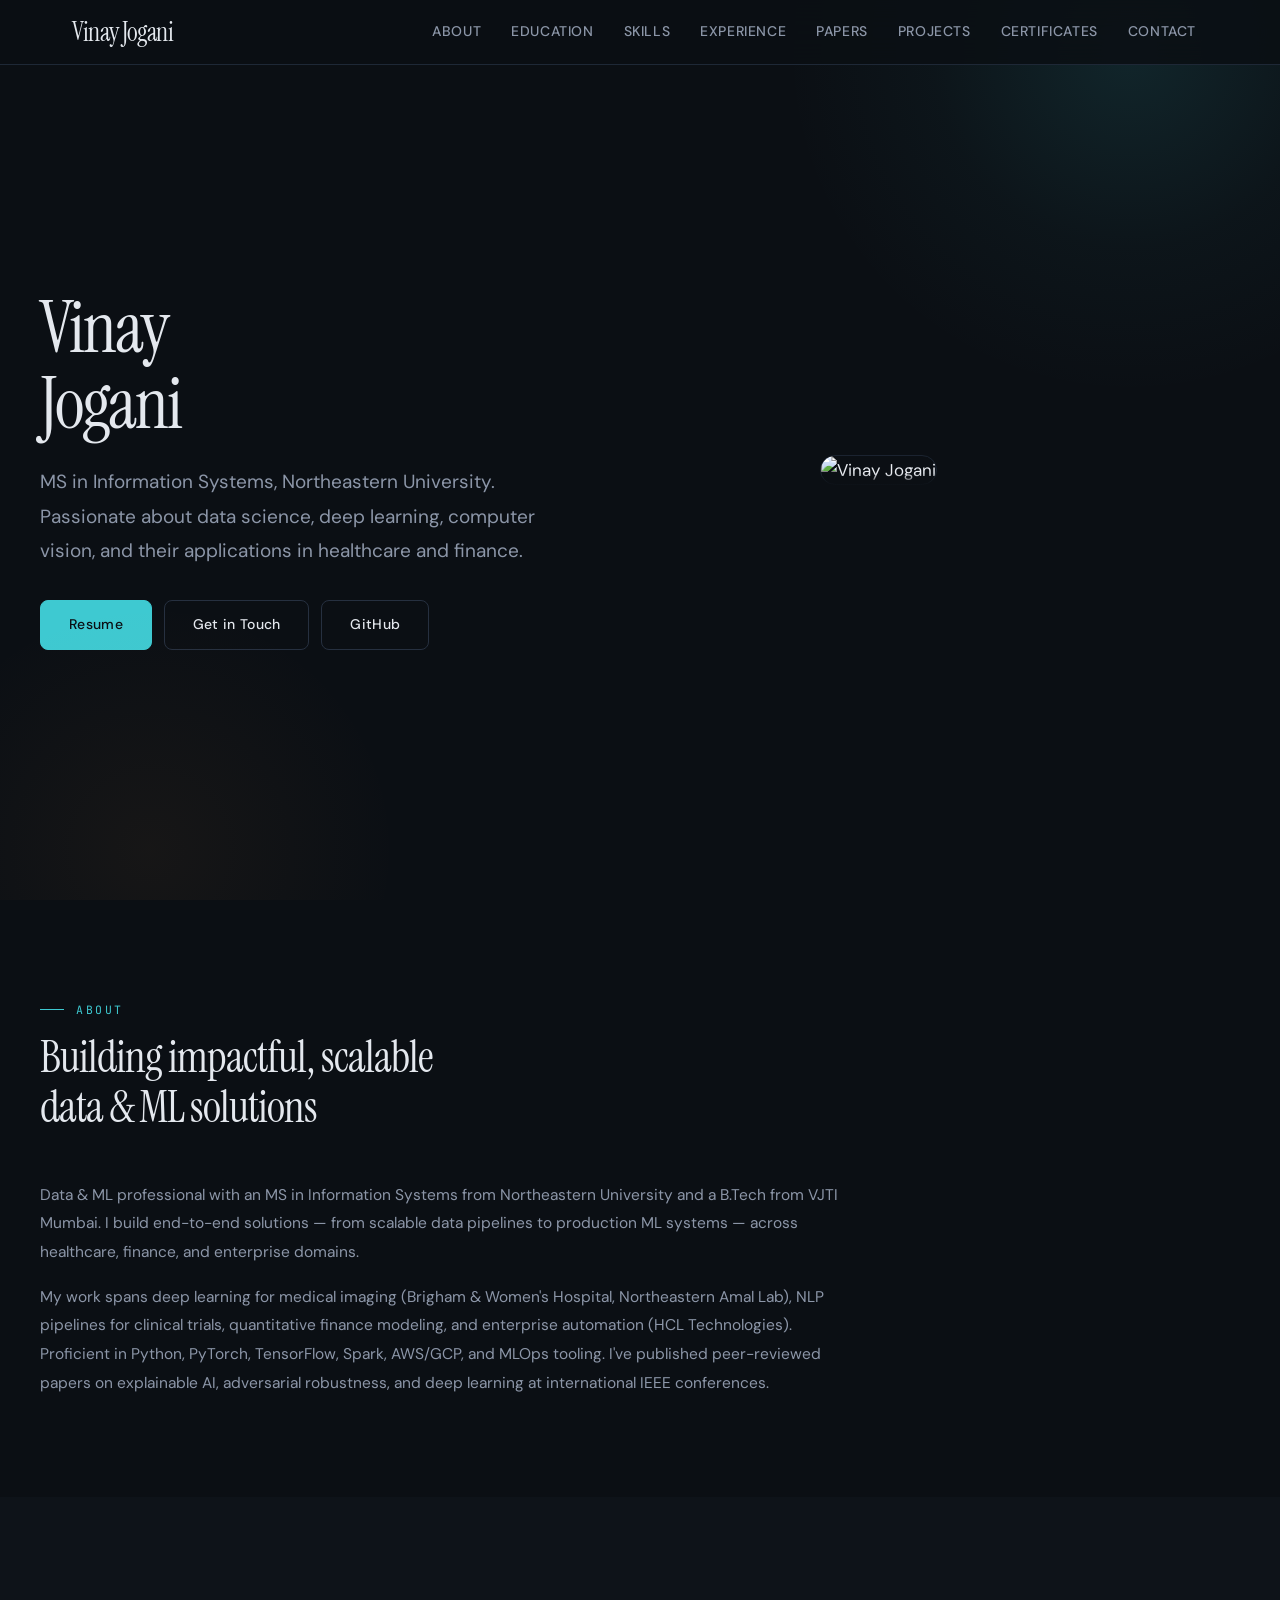
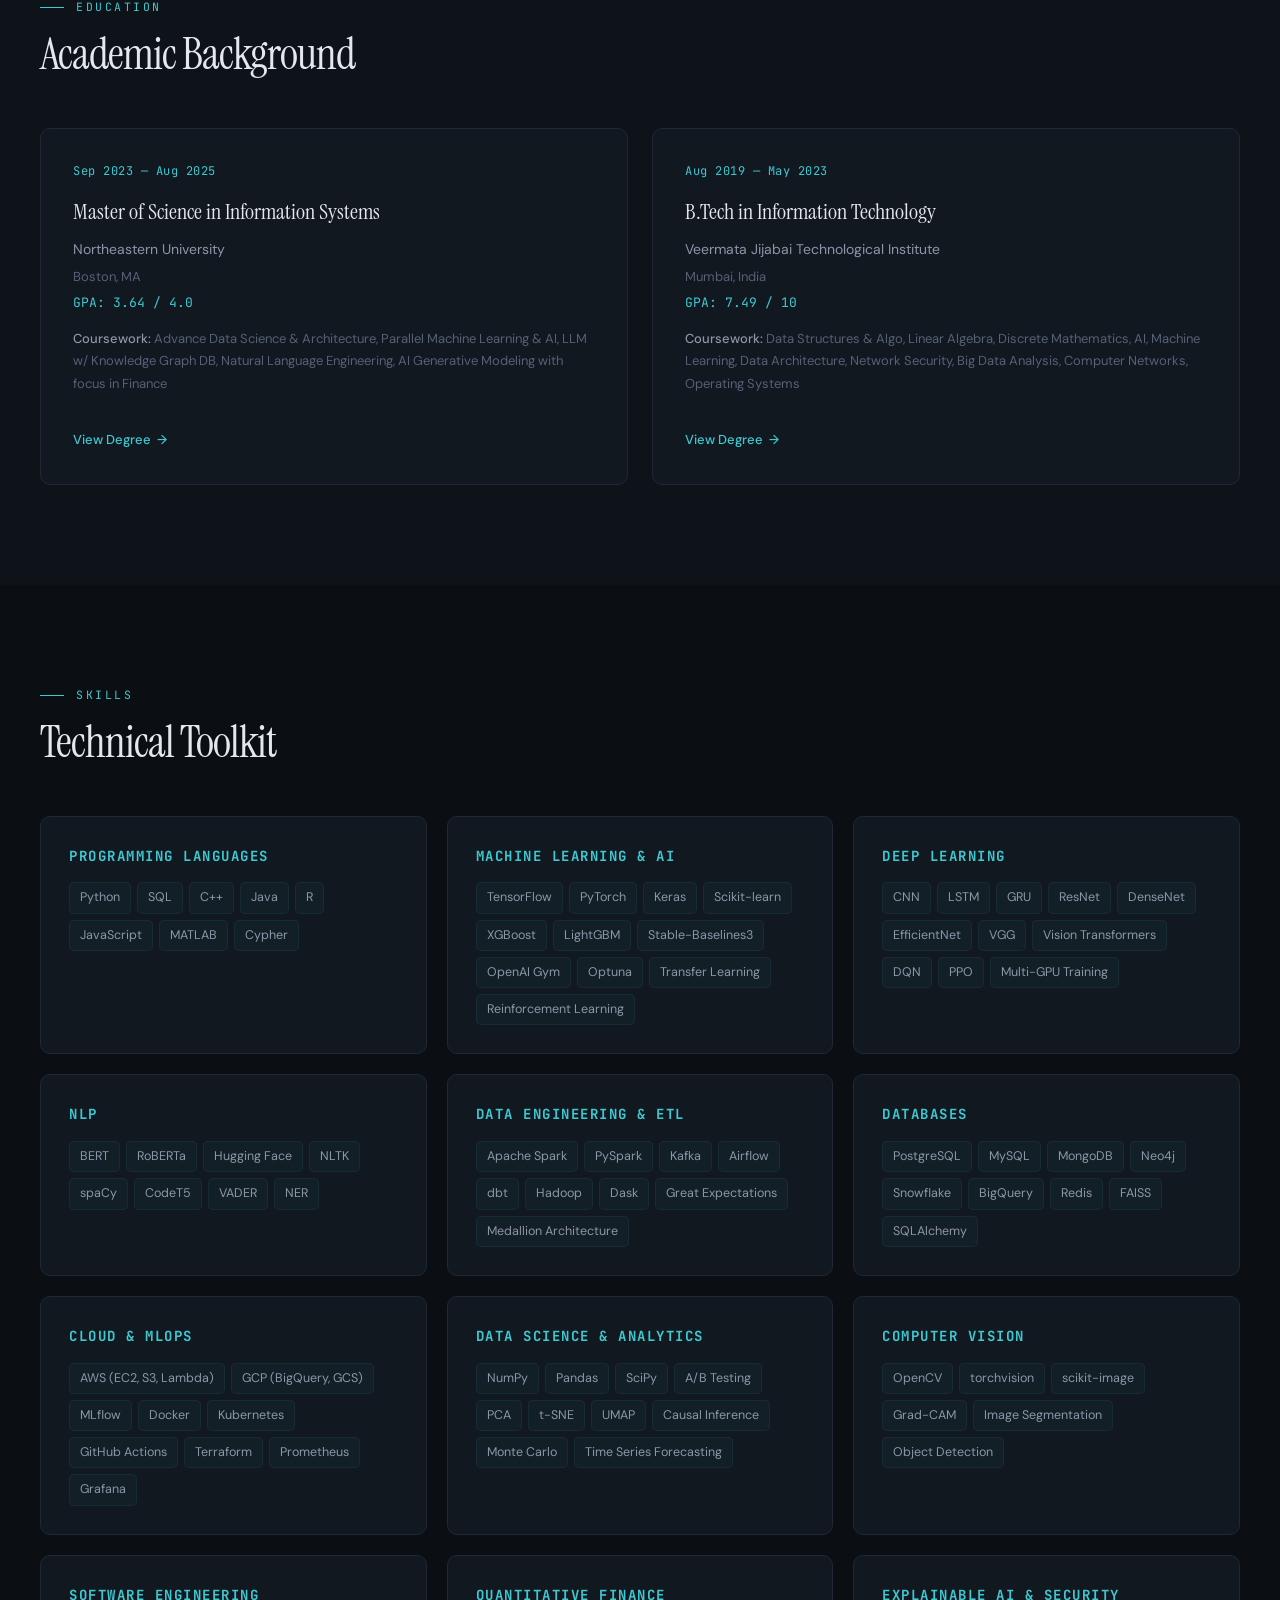
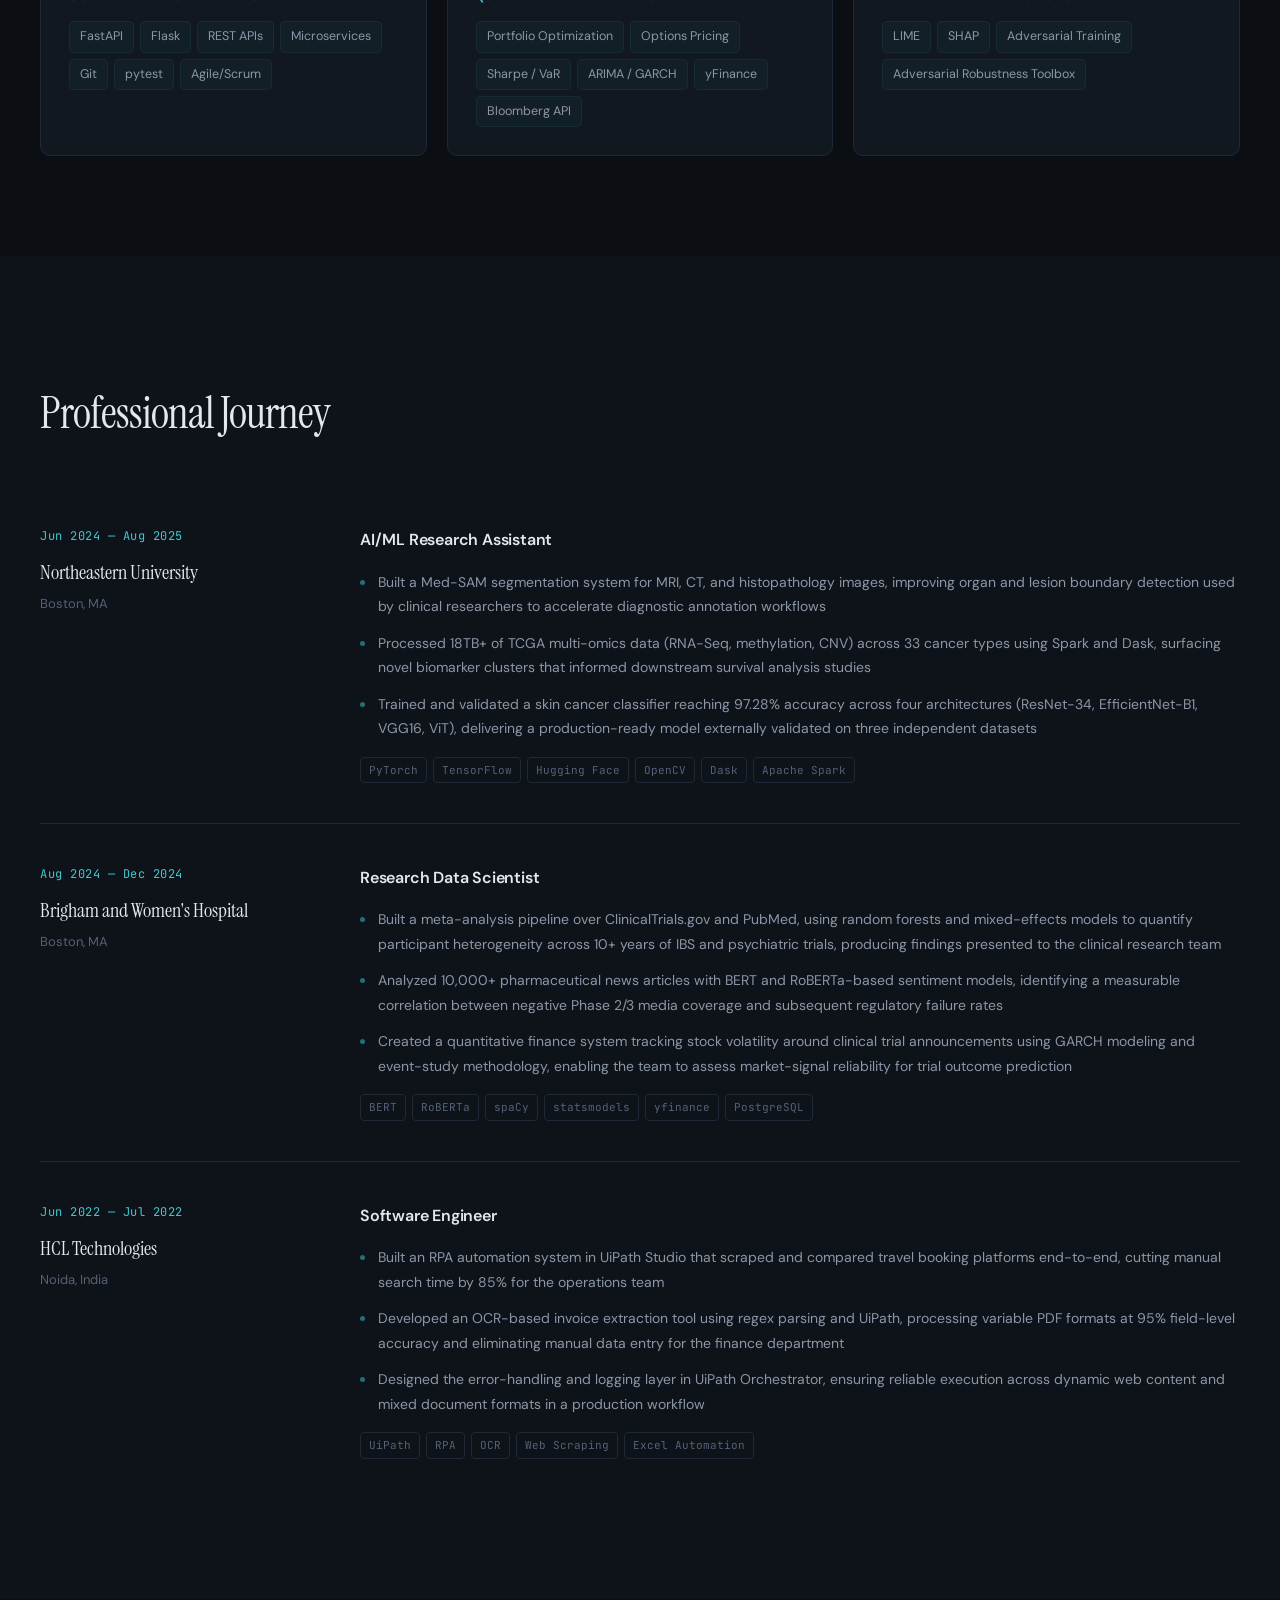
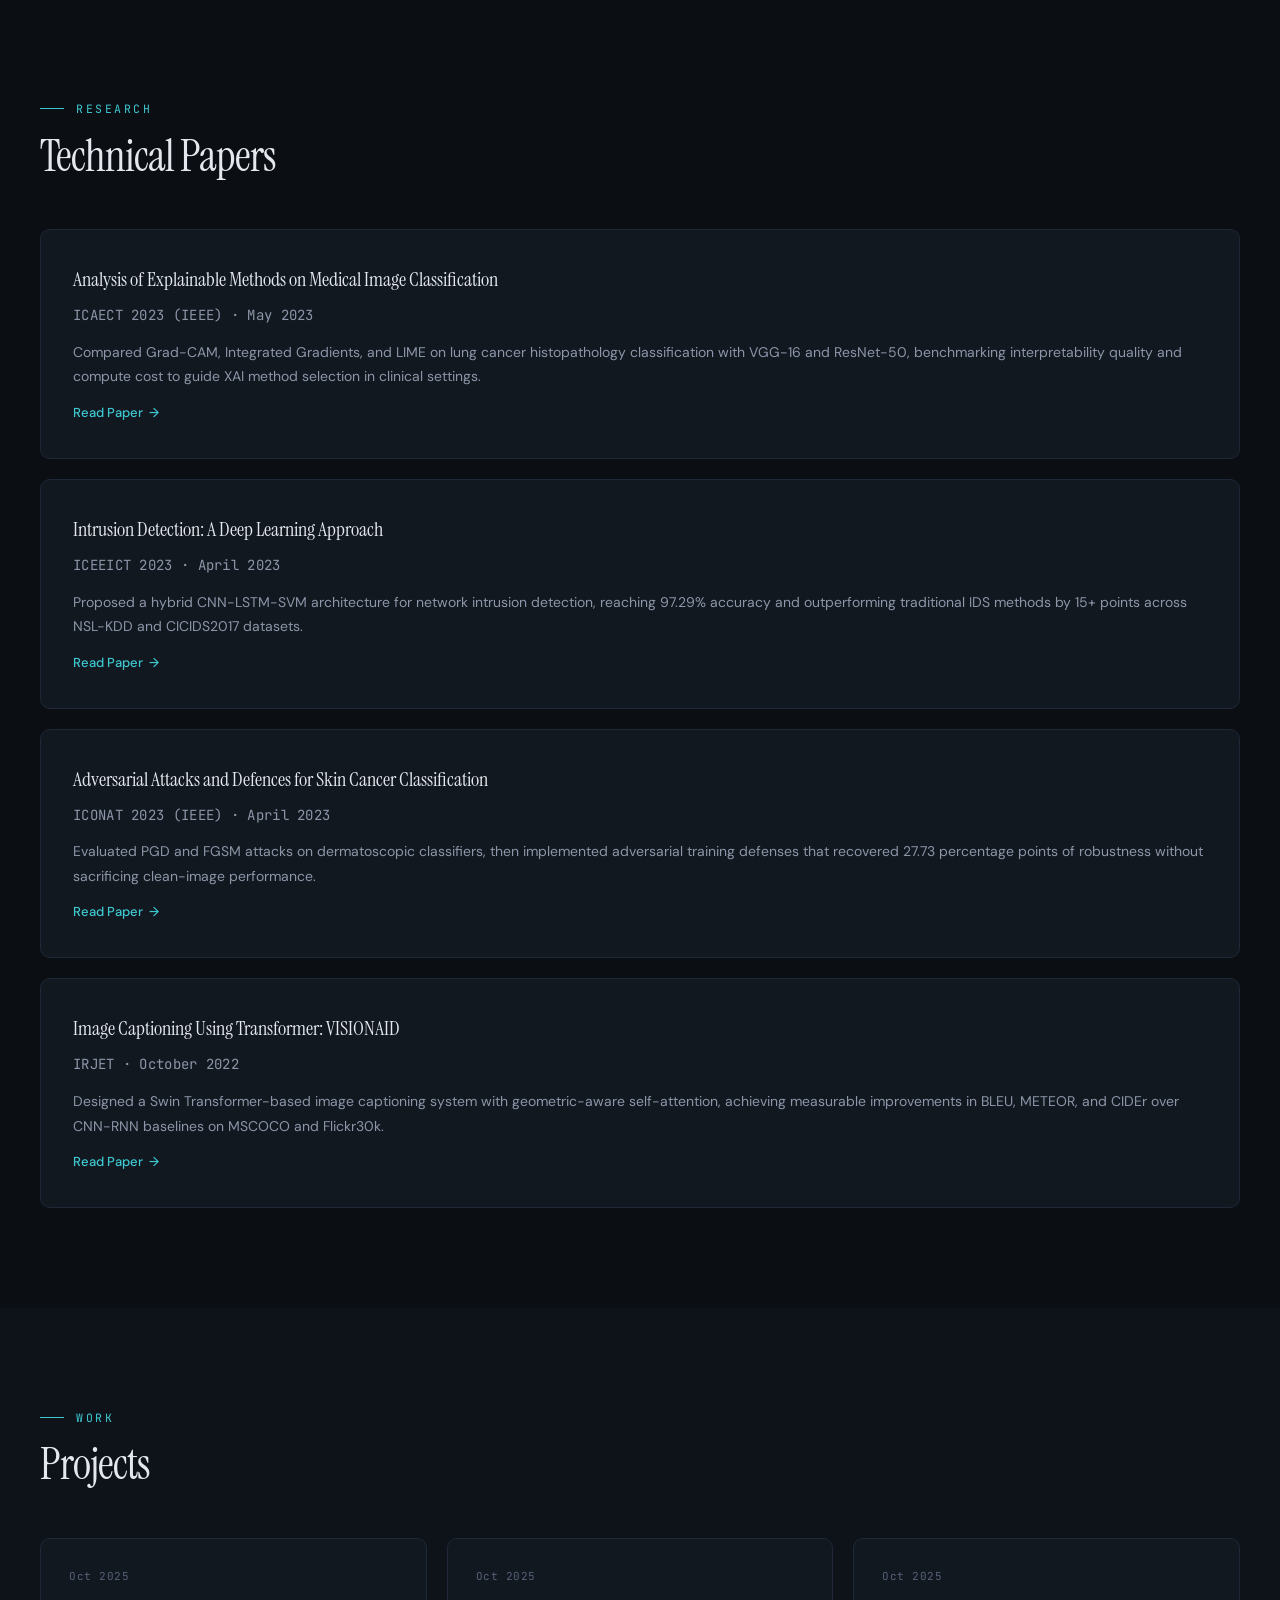
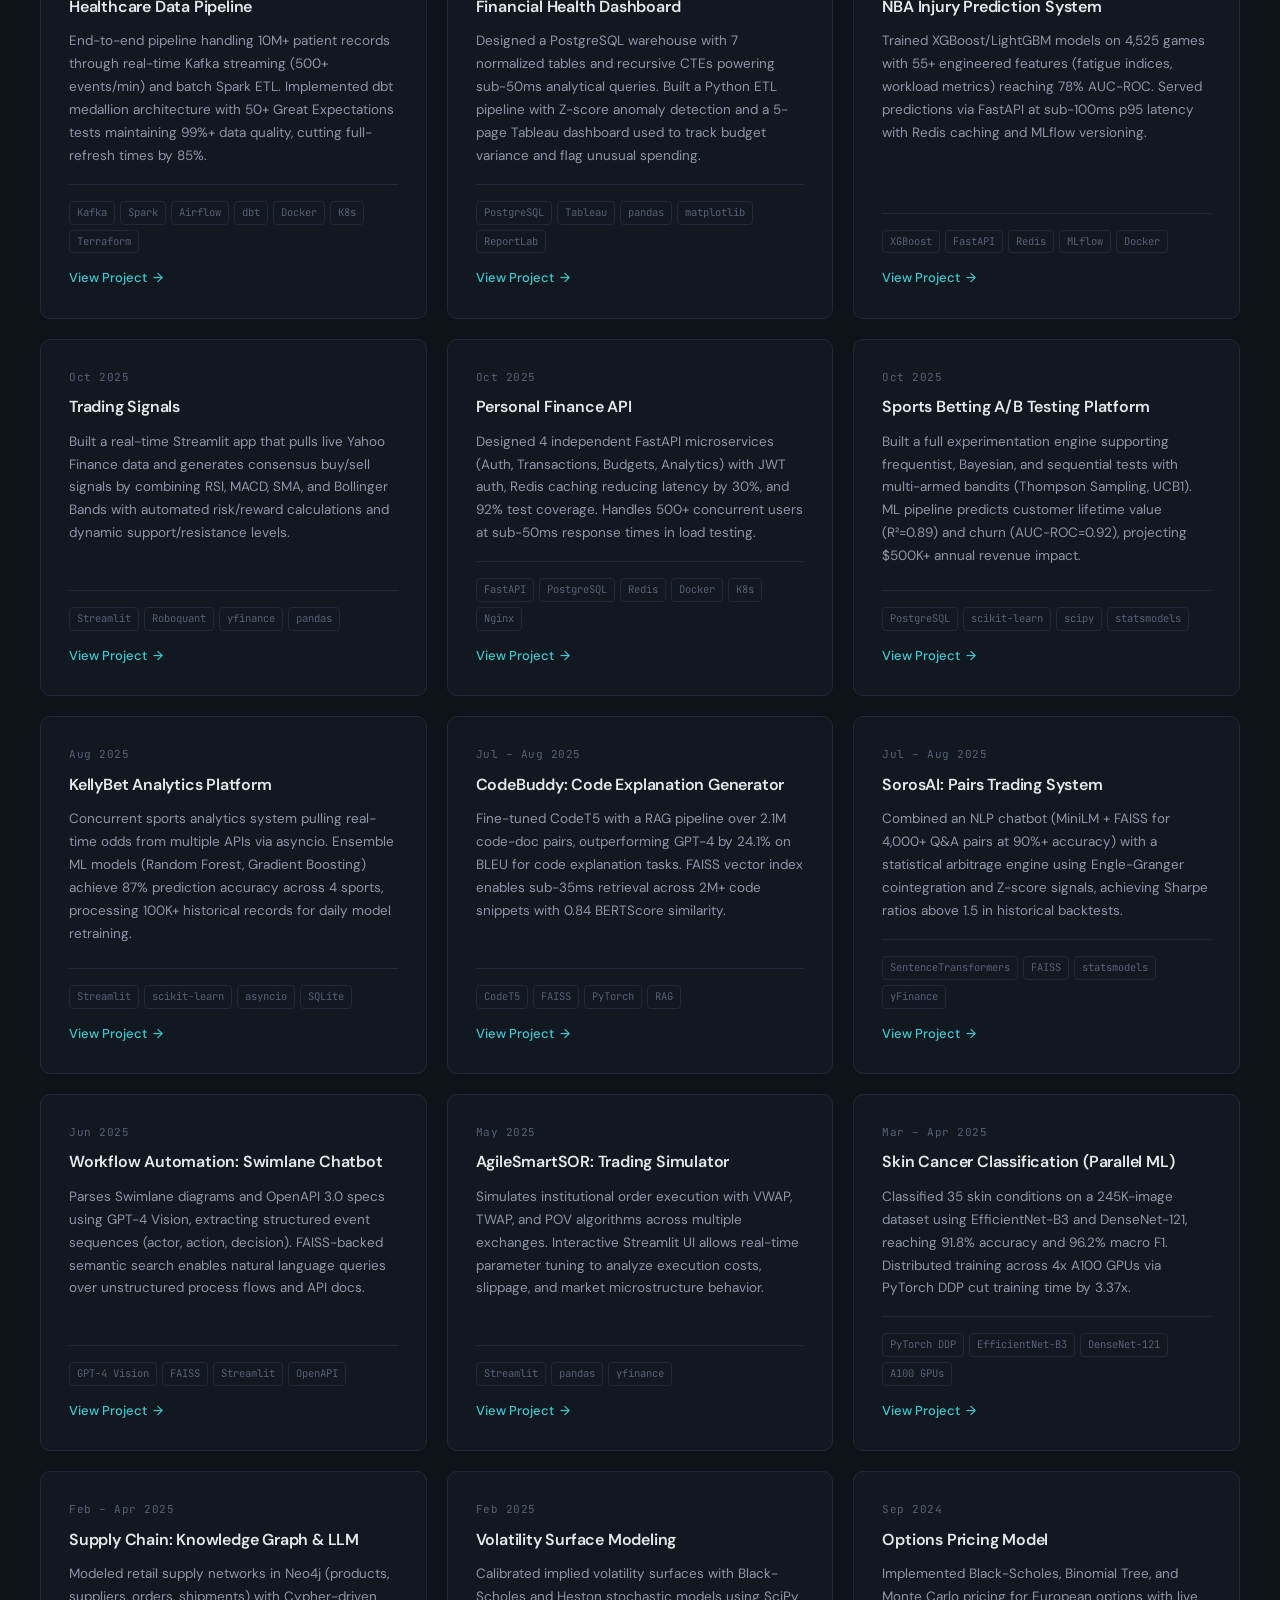
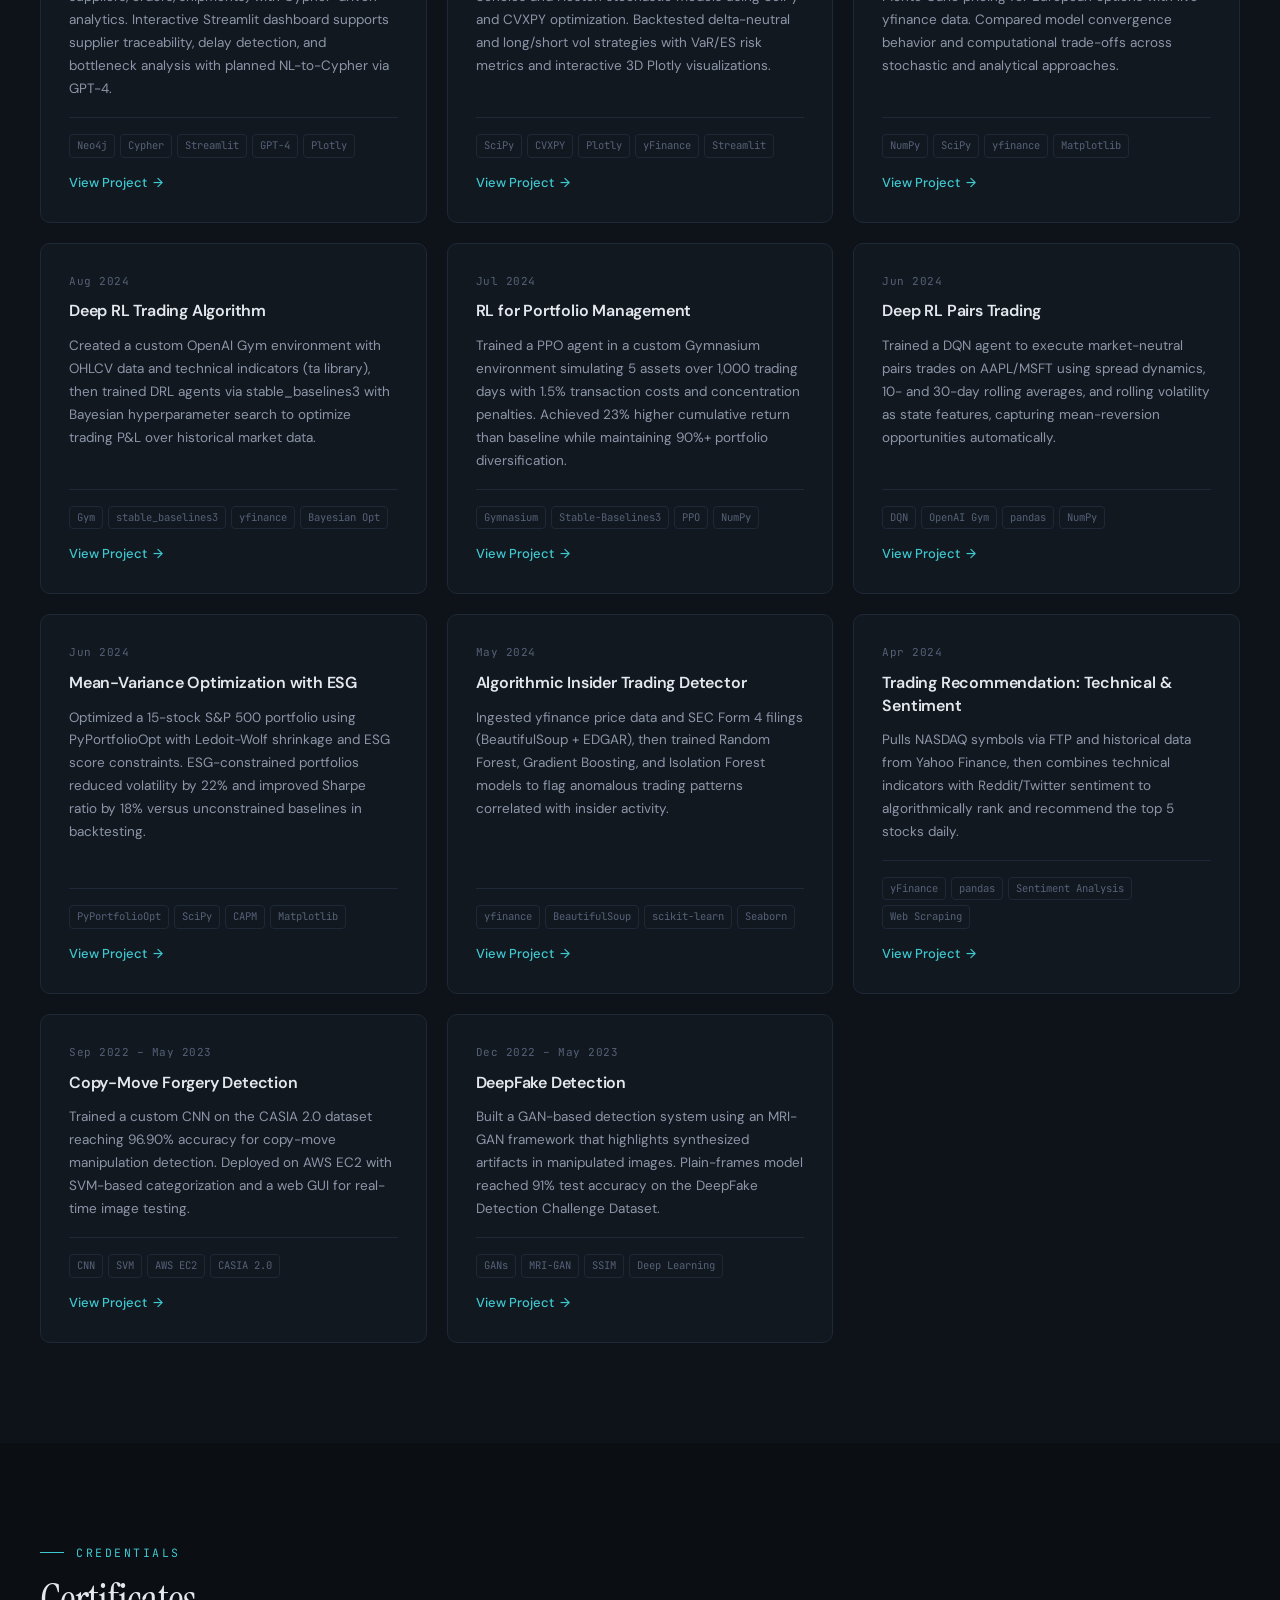
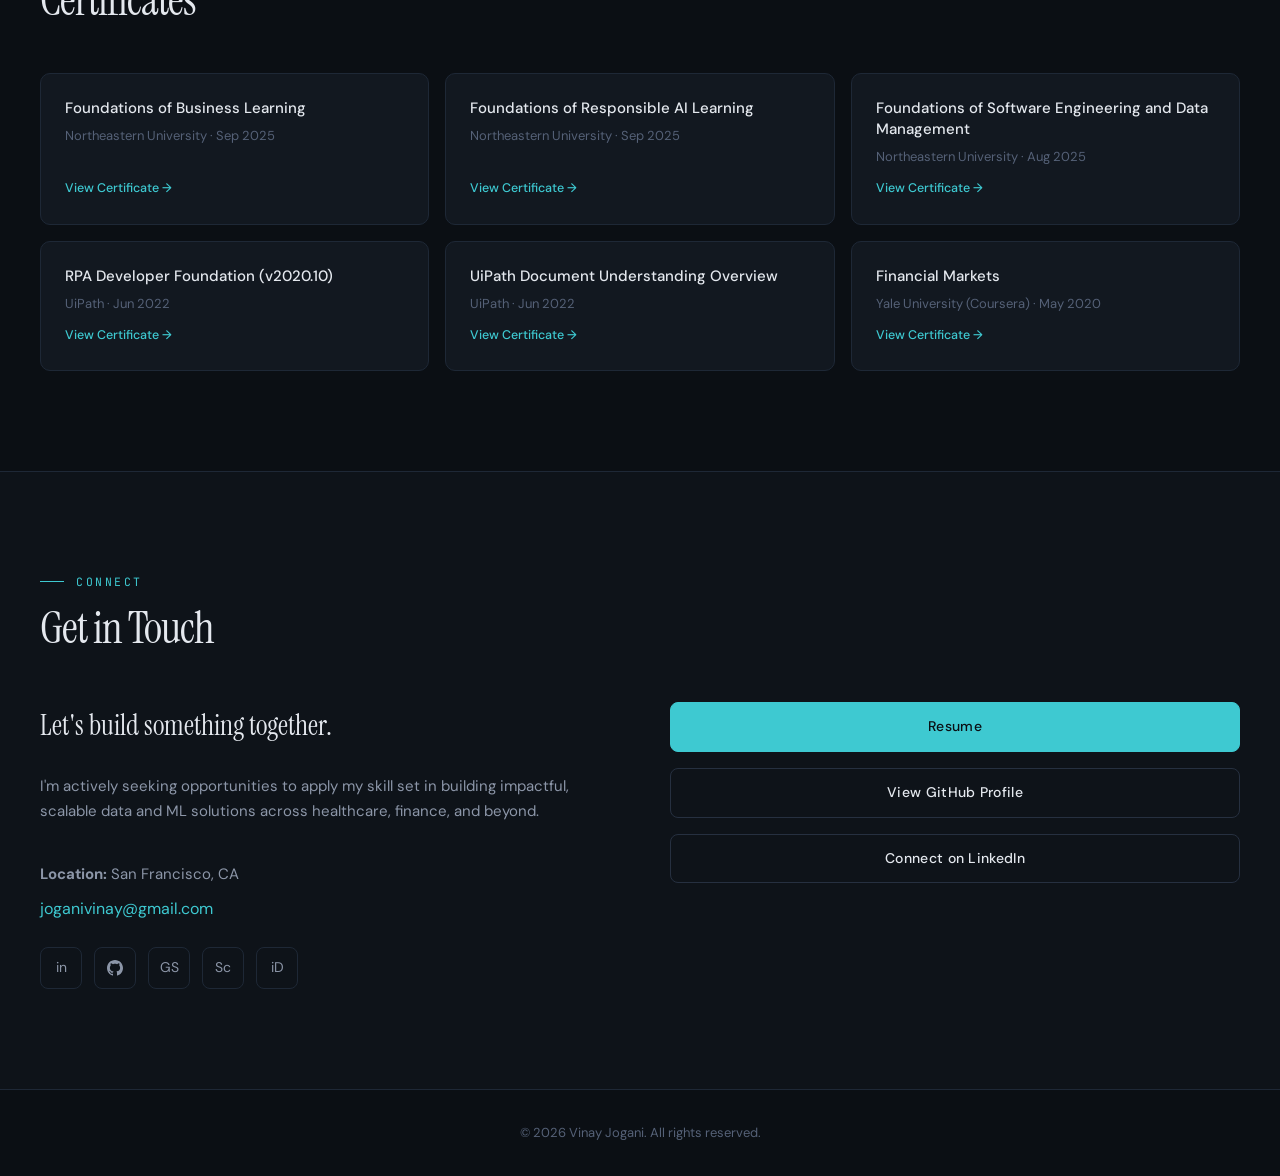
==== commit 214b2ccf: "Update index.html" ====
--- a/index.html
+++ b/index.html
@@ -887,7 +887,7 @@
                 <p class="tagline">MS in Information Systems, Northeastern University. Passionate about data science,
                     deep learning, computer vision, and their applications in healthcare and finance.</p>
                 <div class="hero-actions">
-                    <a href="./Vinay%20Jogani_Resume.pdf" class="btn btn-primary" target="_blank" style="justify-content:center;">Download Resume</a>
+                    <a href="./Vinay%20Jogani_Resume.pdf" class="btn btn-primary" target="_blank" style="justify-content:center;">Resume</a>
                     <a href="#contact" class="btn btn-outline">Get in Touch</a>
                     <a href="https://github.com/VinayJogani14" class="btn btn-outline" target="_blank">GitHub</a>
                 </div>
@@ -1561,7 +1561,7 @@
                     </div>
                 </div>
                 <div class="fade-in stagger-1" style="display:flex; flex-direction:column; gap:16px;">
-                    <a href="./resume.pdf" class="btn btn-primary" target="_blank" style="justify-content:center;">Download Resume</a>
+                    <a href="./Vinay%20Jogani_Resume.pdf" class="btn btn-primary" target="_blank" style="justify-content:center;">Resume</a>
                     <a href="https://github.com/VinayJogani14" class="btn btn-outline" target="_blank"
                         style="justify-content:center;">View GitHub Profile</a>
                     <a href="https://www.linkedin.com/in/vinayjogani/" class="btn btn-outline" target="_blank"
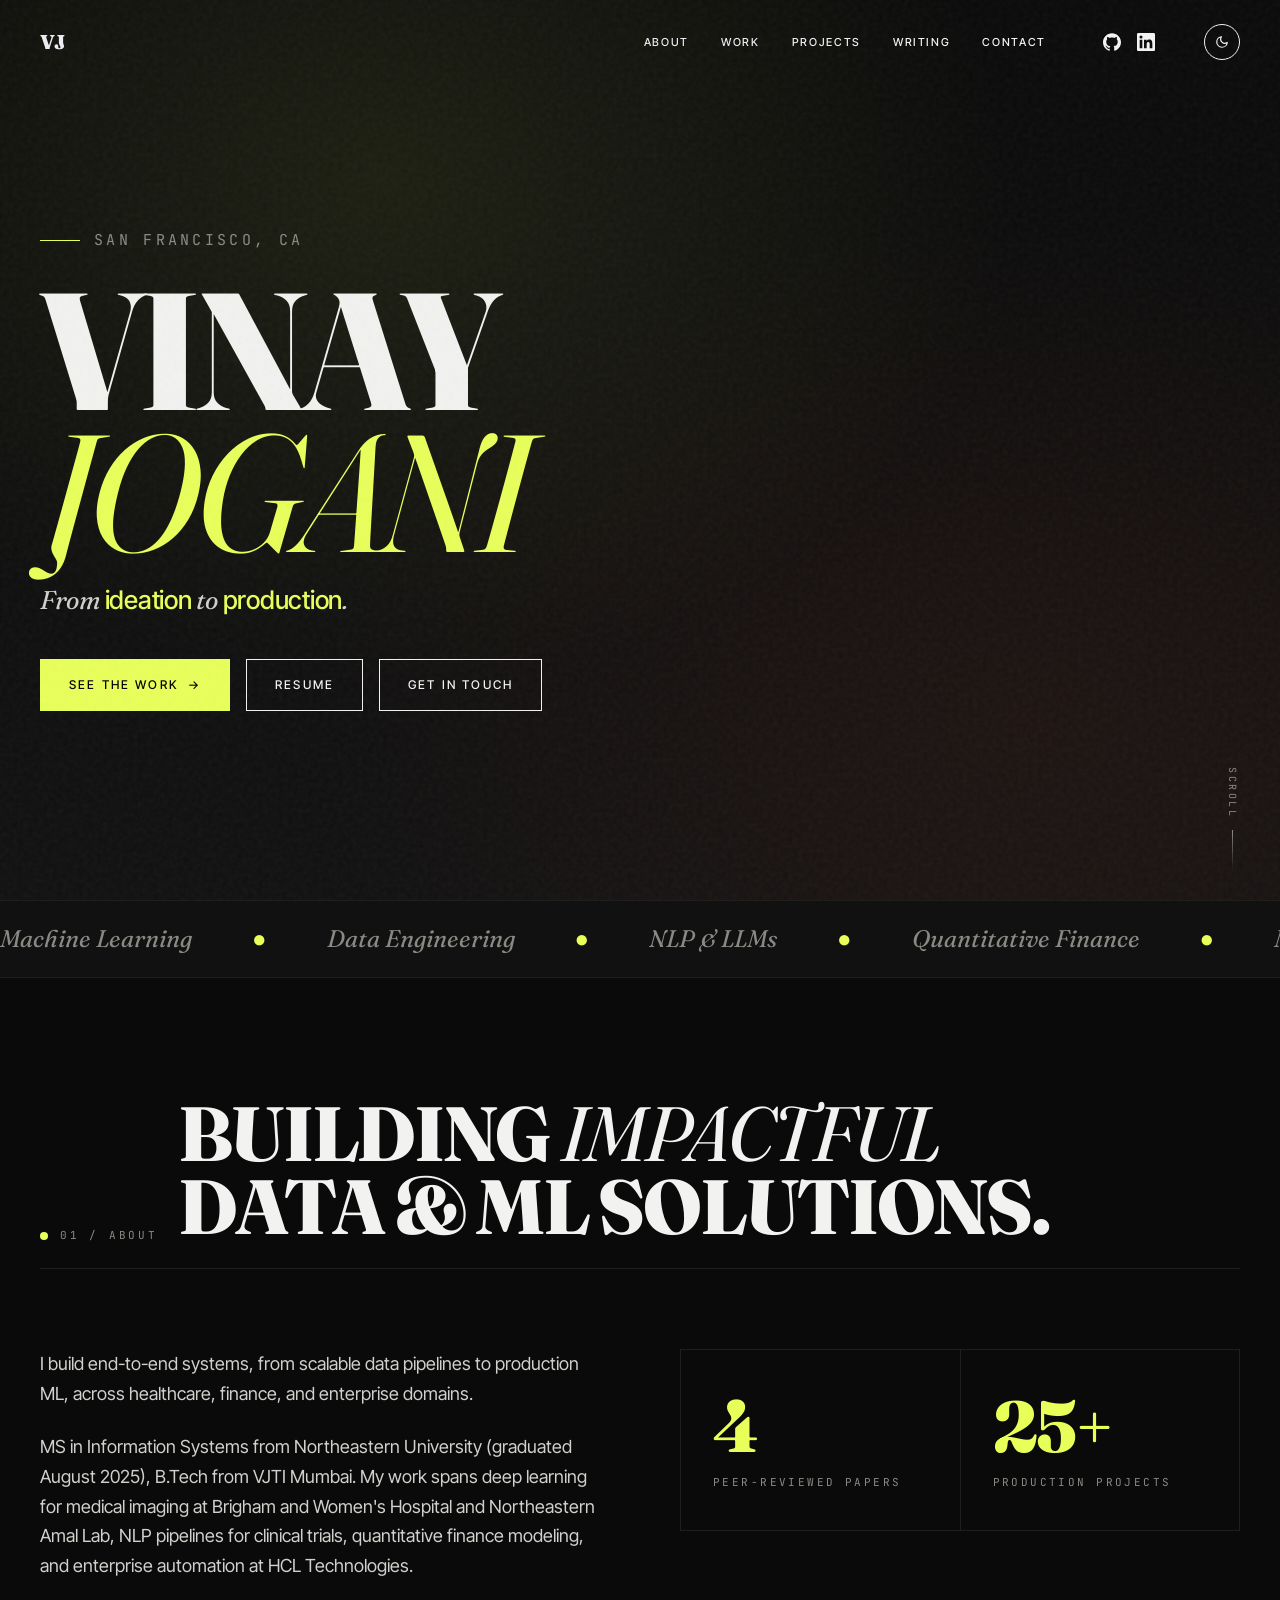
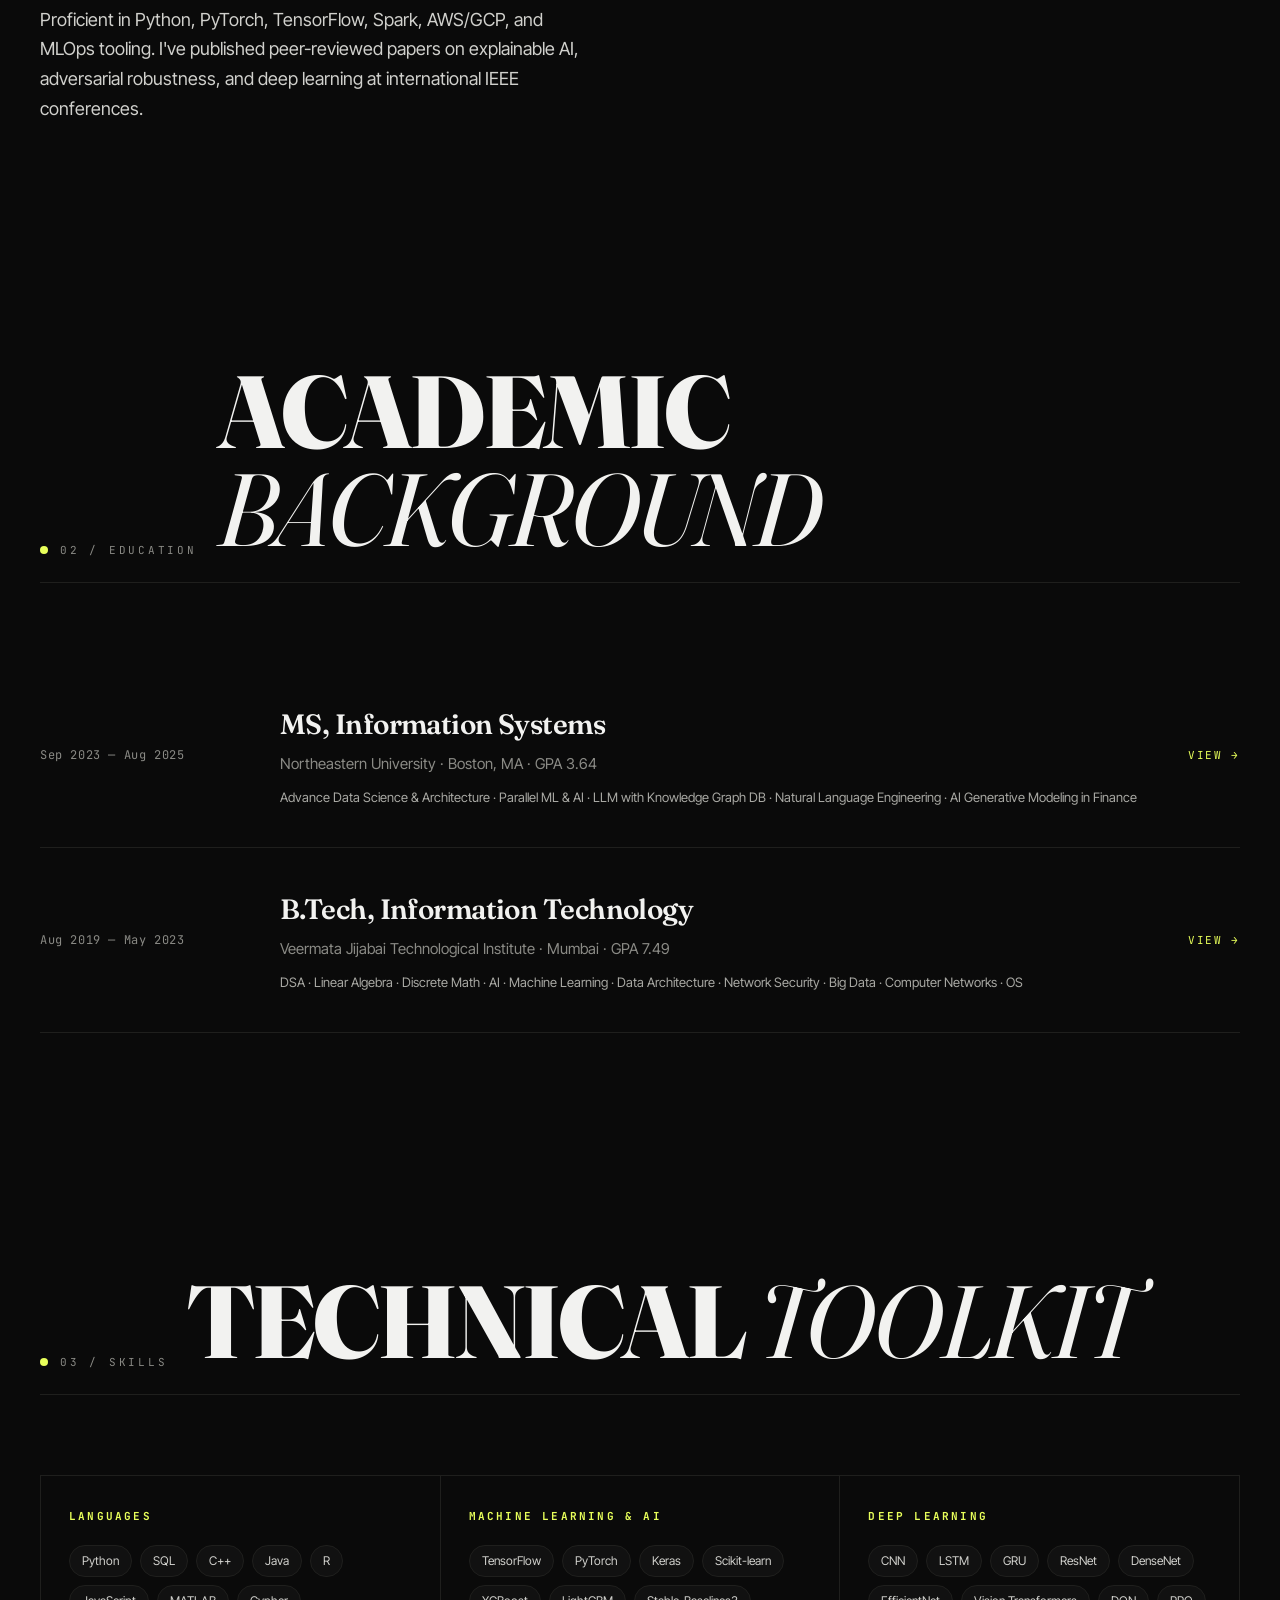
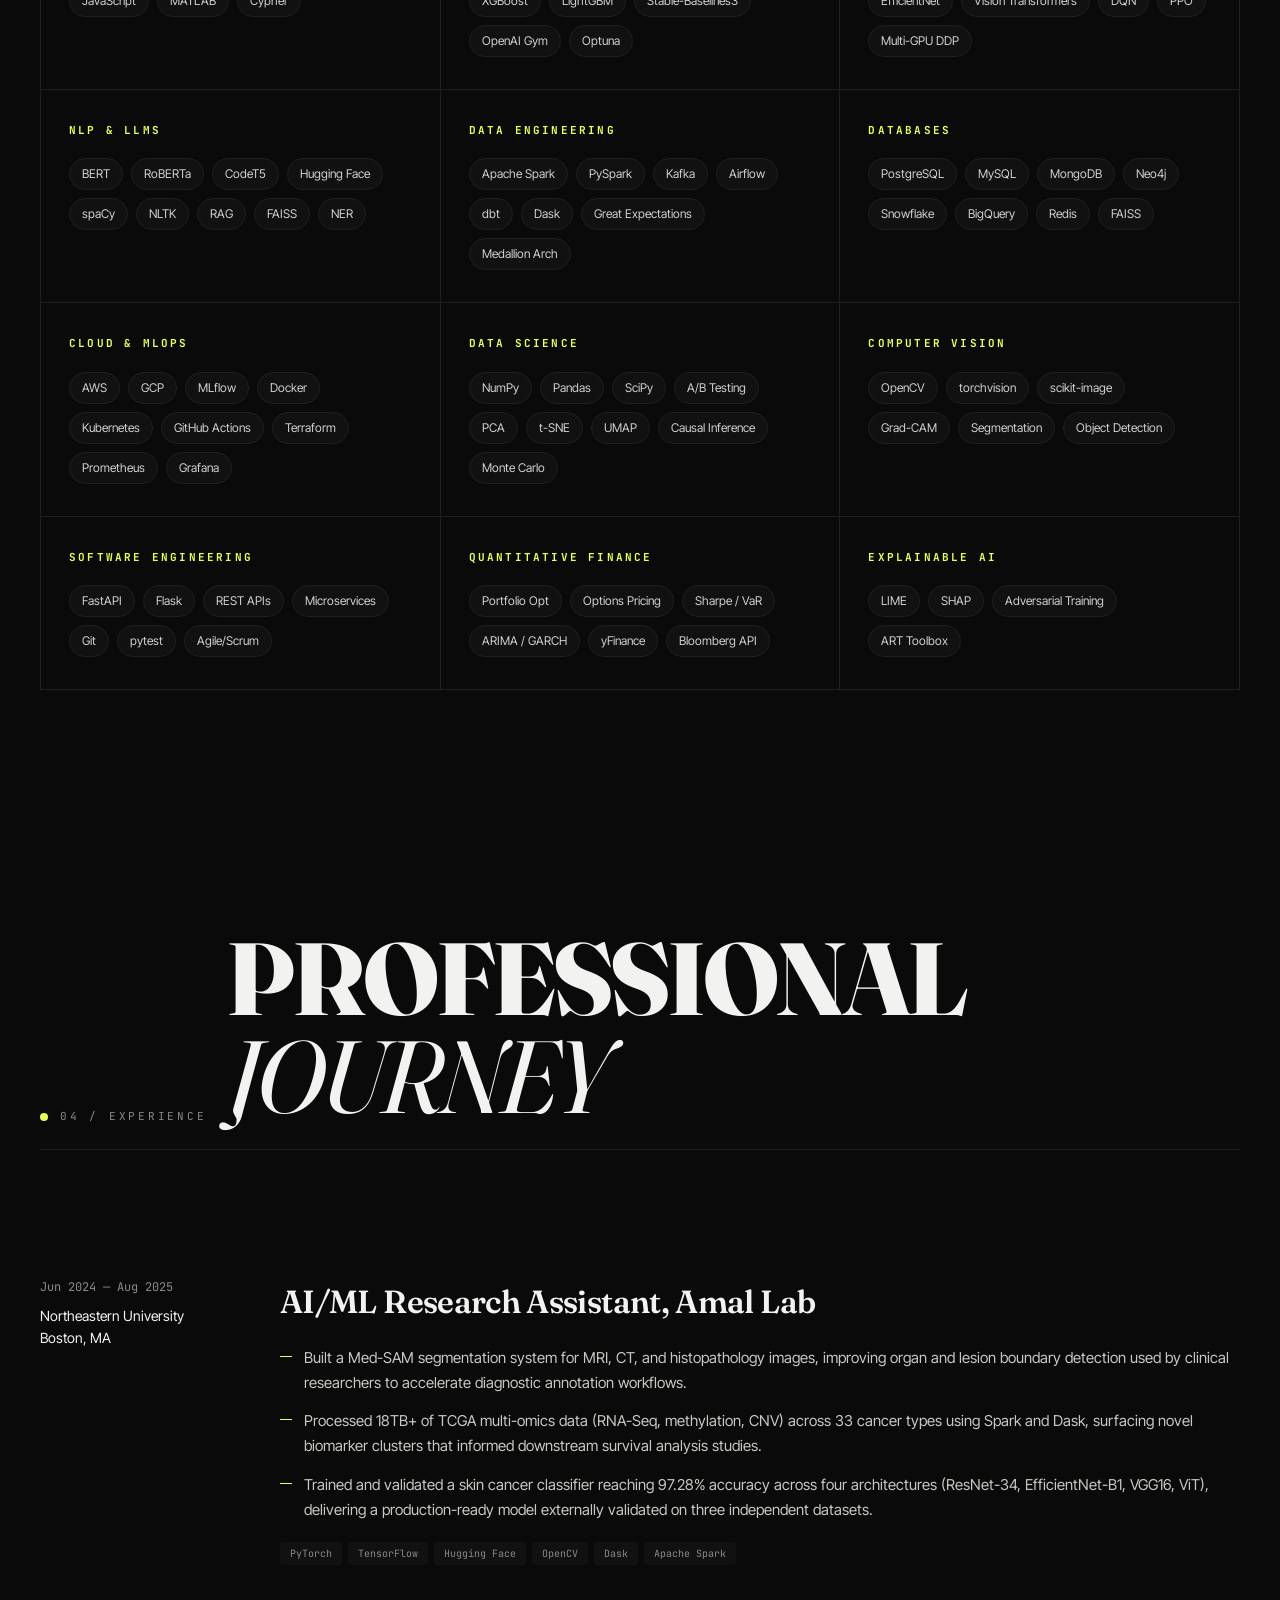
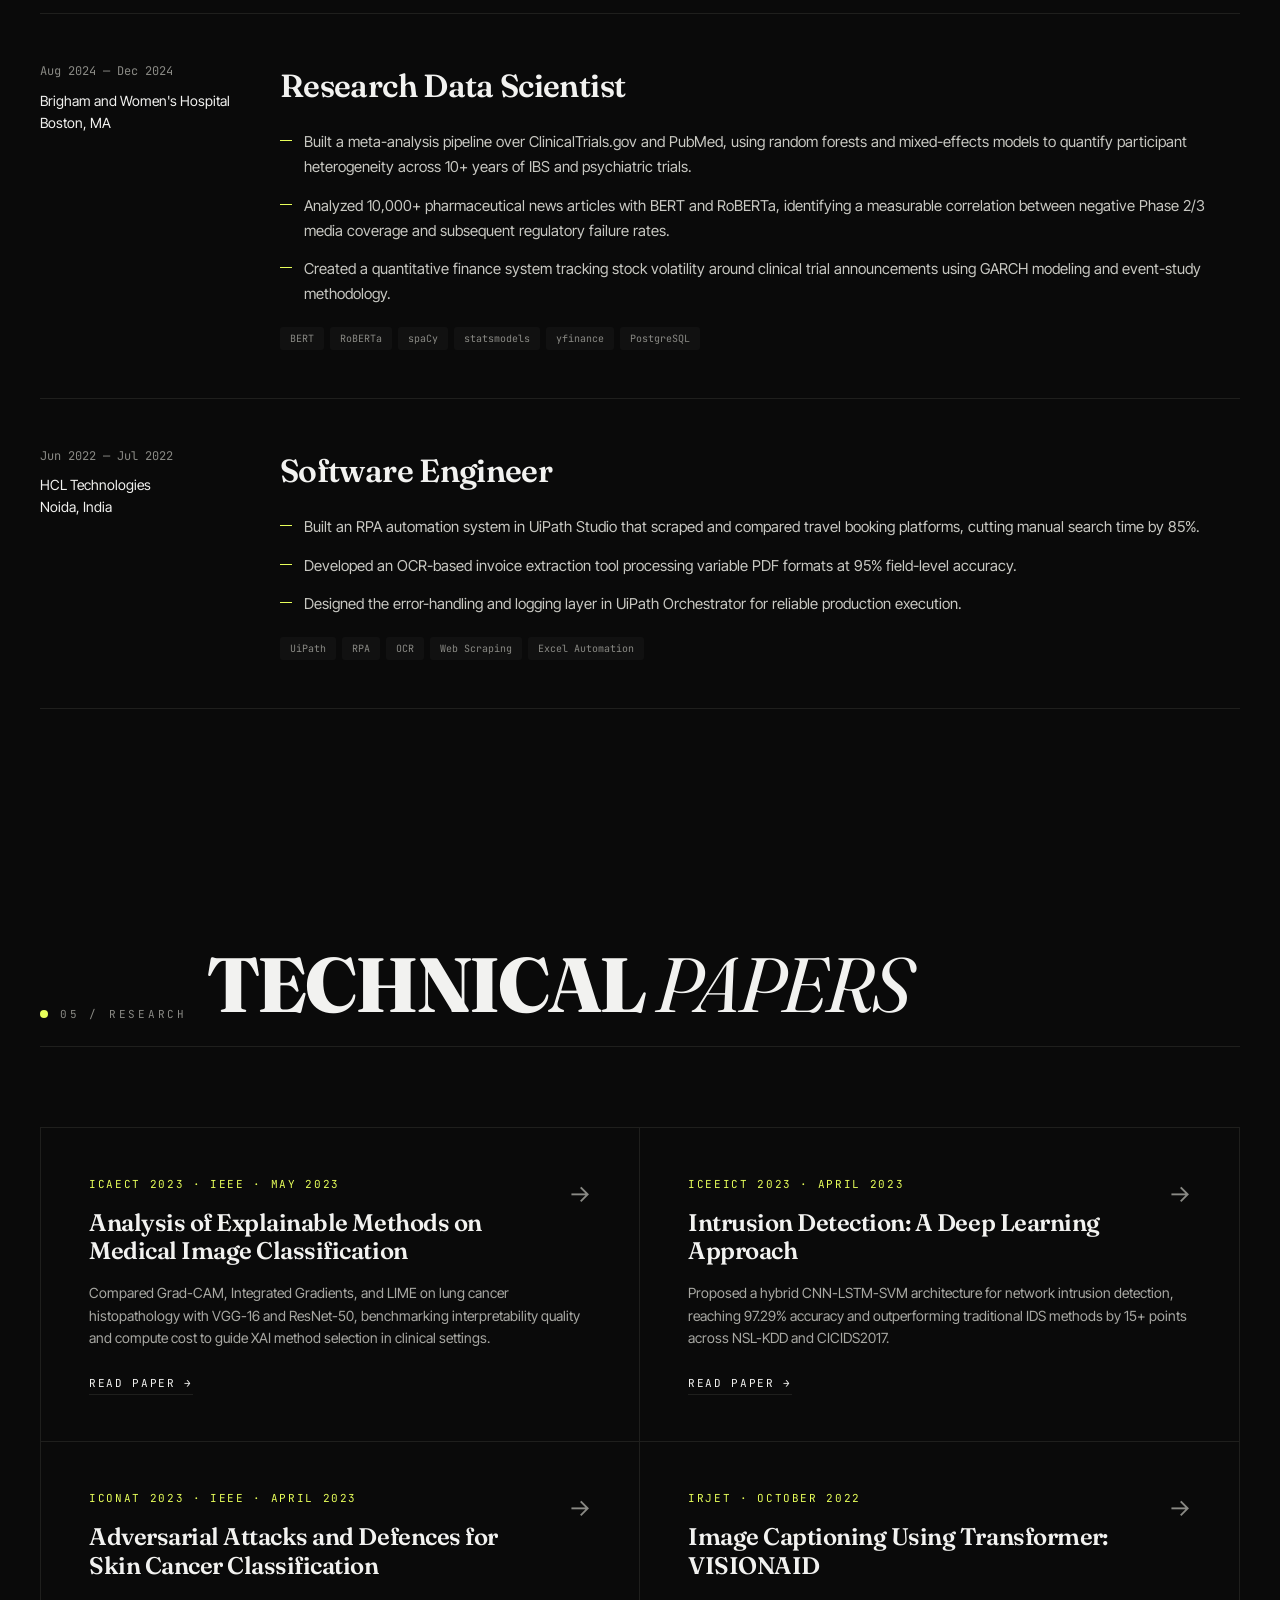
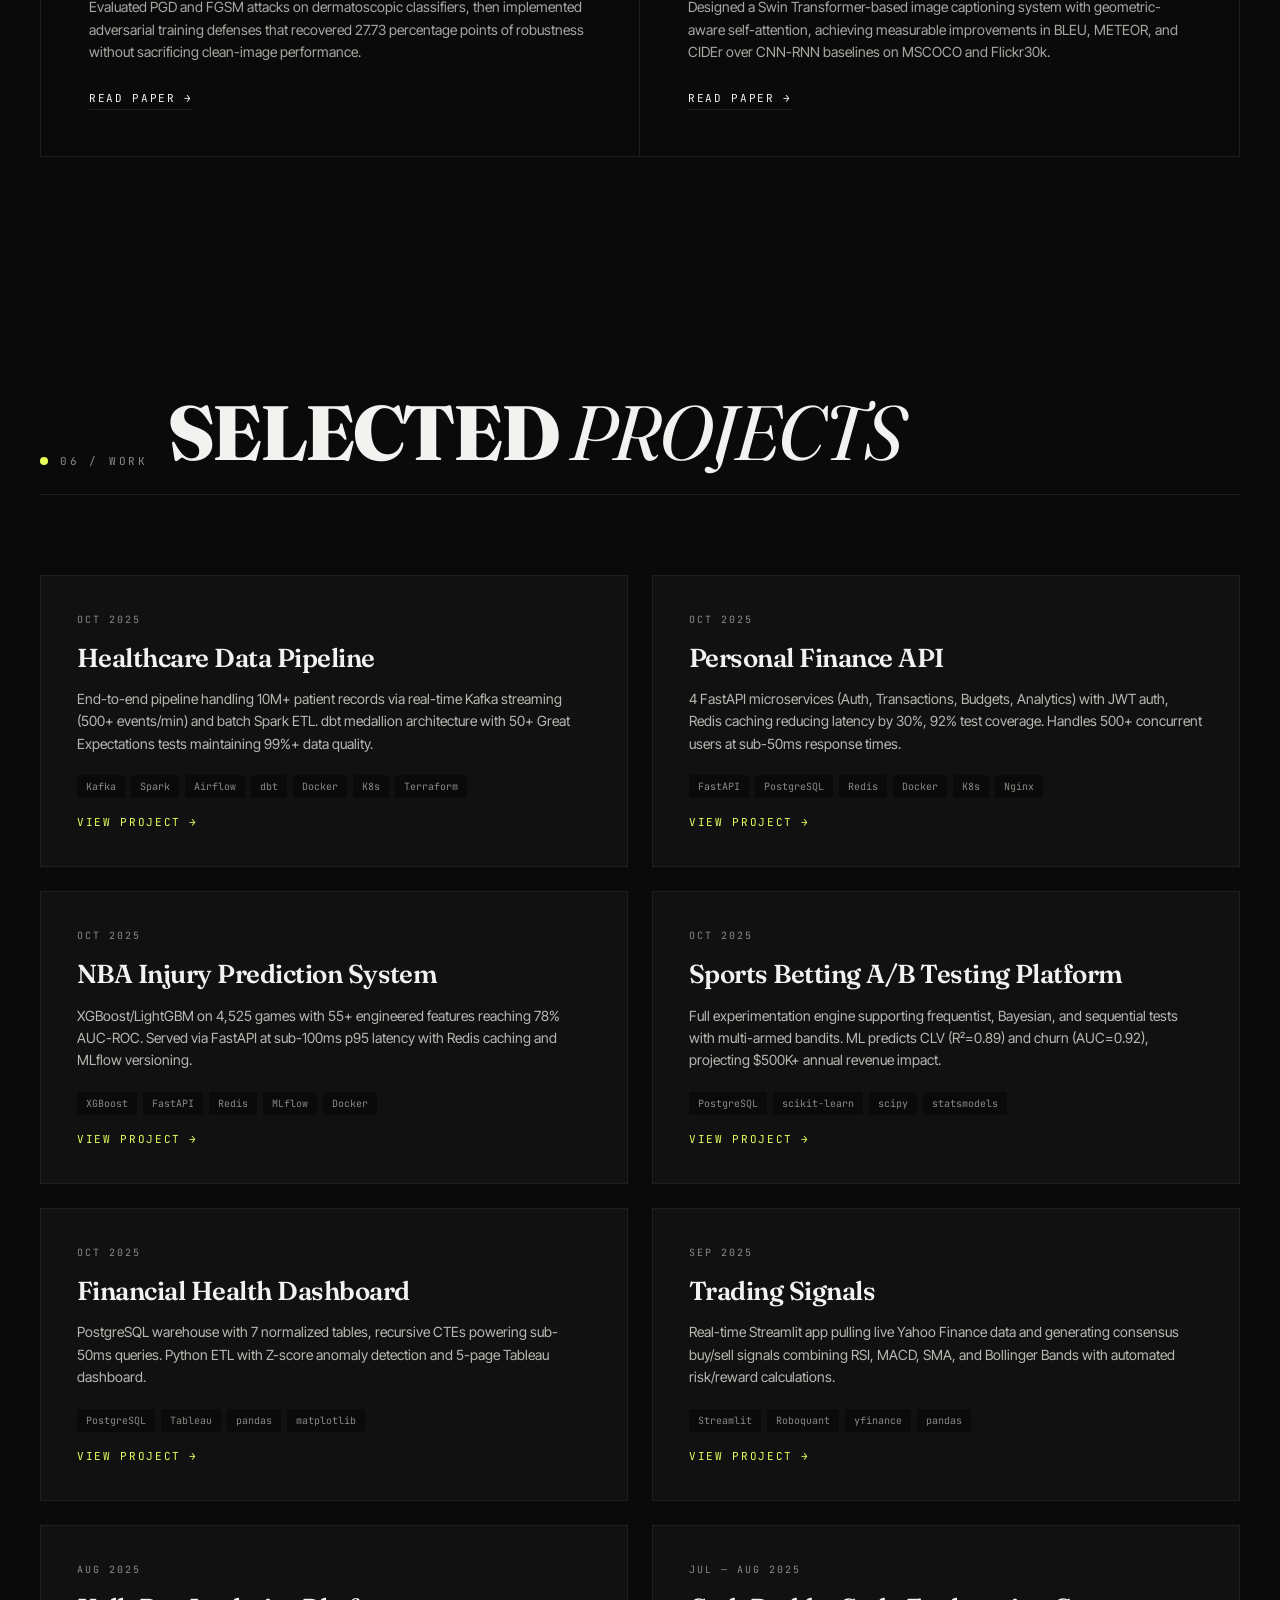
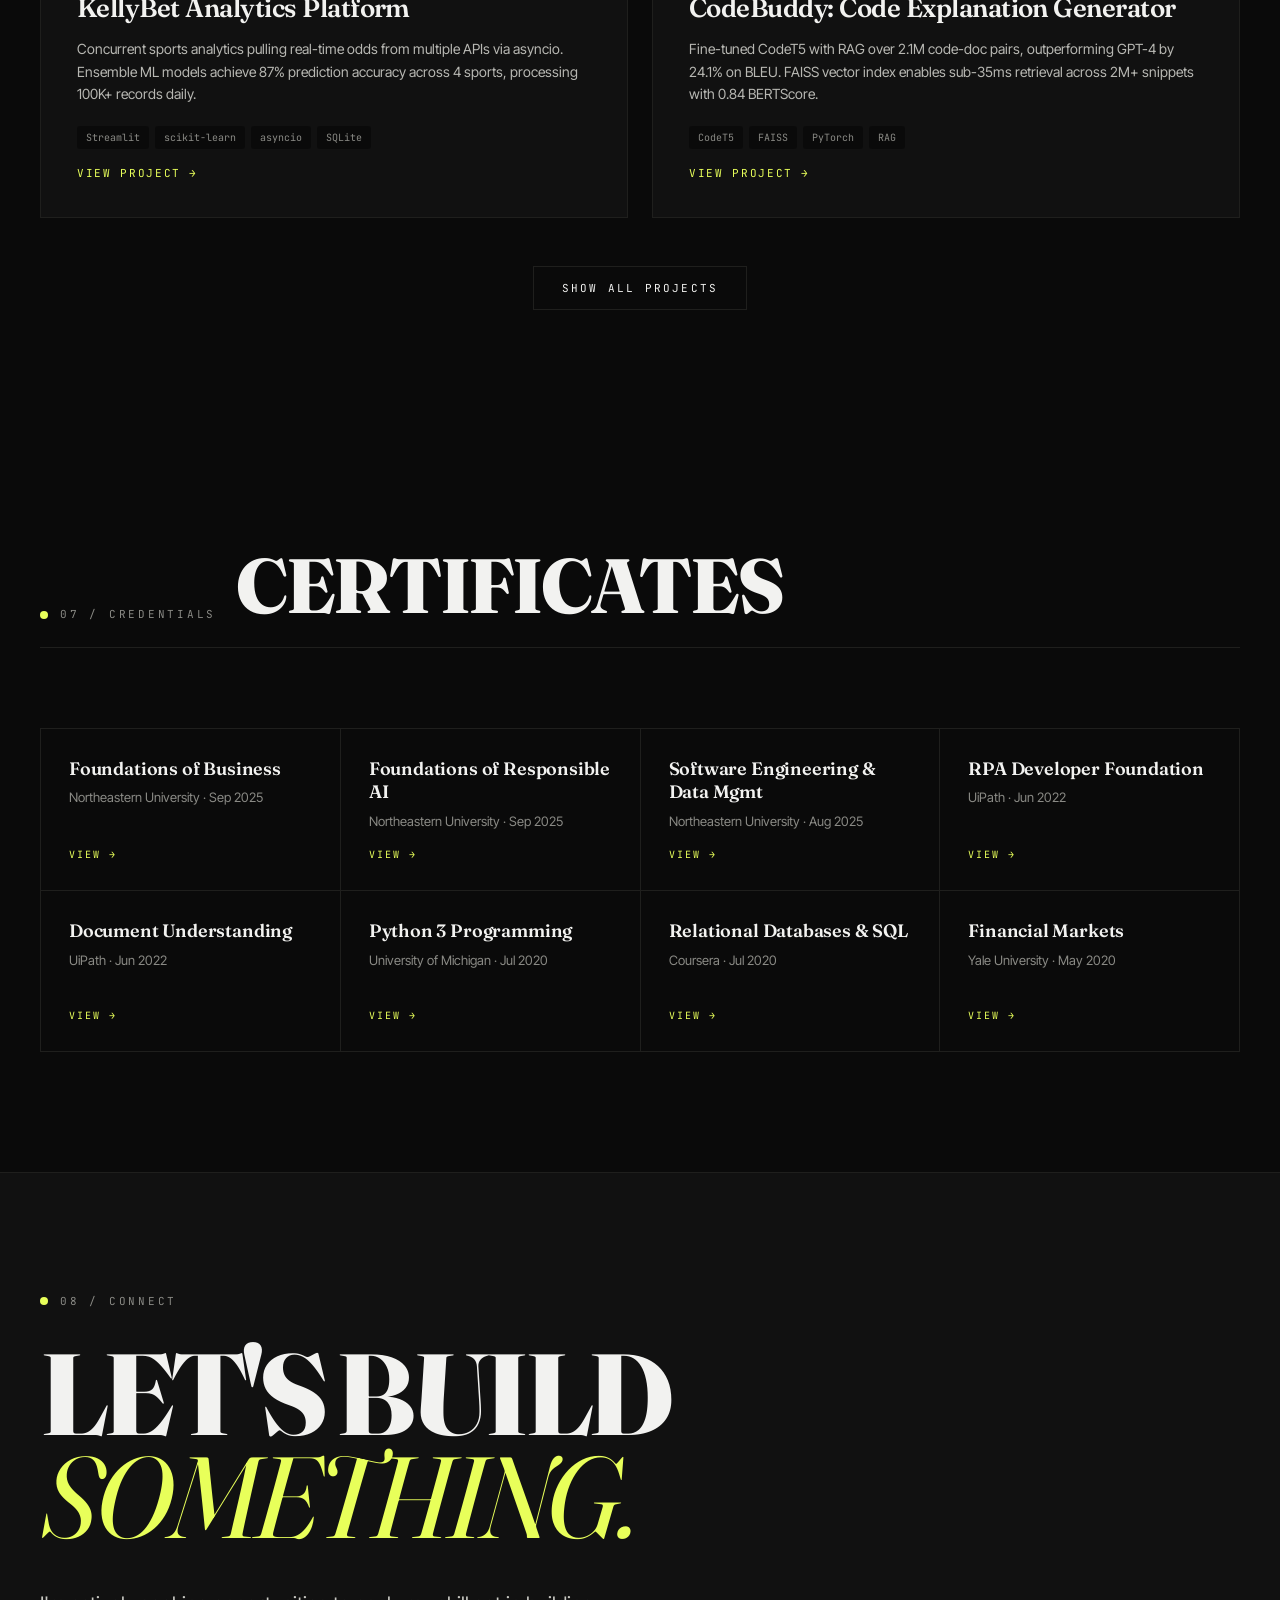
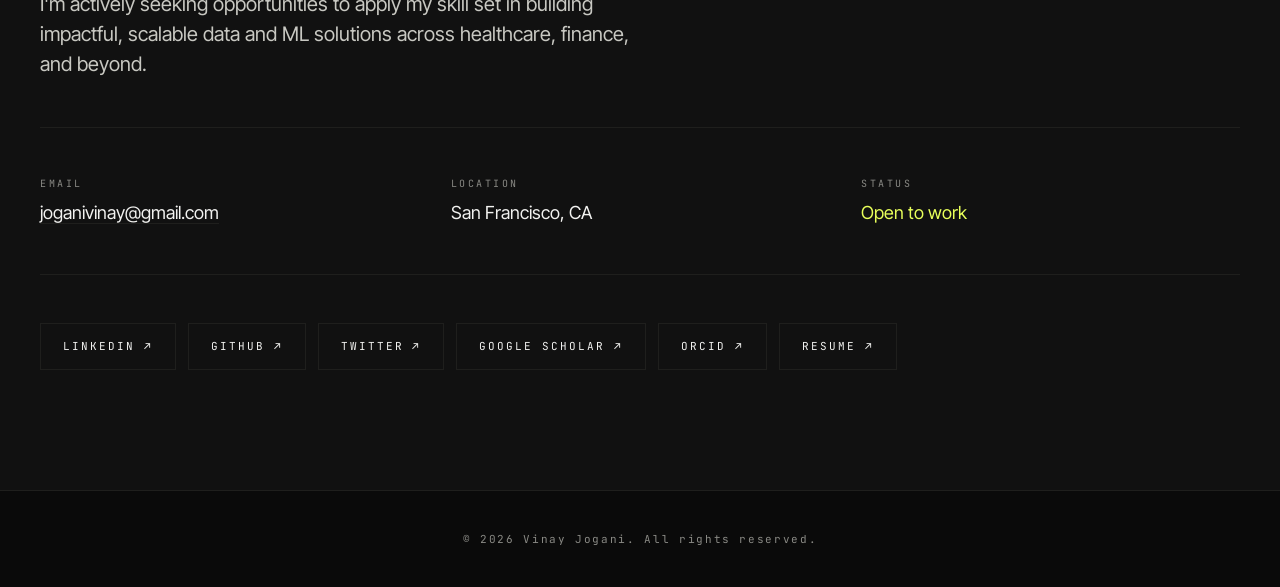
==== commit 9af1dbed: "Add files via upload" ====
--- a/index.html
+++ b/index.html
@@ -1,1590 +1,1324 @@
 <!DOCTYPE html>
 <html lang="en">
-
 <head>
-    <meta charset="UTF-8">
-    <meta name="viewport" content="width=device-width, initial-scale=1.0">
-    <title>Vinay Jogani — Data Science & ML Portfolio</title>
-    <link rel="preconnect" href="https://fonts.googleapis.com">
-    <link rel="preconnect" href="https://fonts.gstatic.com" crossorigin>
-    <link
-        href="https://fonts.googleapis.com/css2?family=Instrument+Serif:ital@0;1&family=DM+Sans:ital,opsz,wght@0,9..40,300..700;1,9..40,300..700&family=JetBrains+Mono:wght@400;500&display=swap"
-        rel="stylesheet">
-    <style>
-        :root {
-            --bg: #0b0f14;
-            --bg-alt: #0e1319;
-            --bg-card: #121820;
-            --bg-card-hover: #171f2a;
-            --border: #1e2836;
-            --border-accent: #263040;
-            --text: #e4e8ee;
-            --text-muted: #8c96a8;
-            --text-dim: #556177;
-            --accent: #3ec9d1;
-            --accent-hover: #5cdbdf;
-            --accent-glow: rgba(62, 201, 209, 0.12);
-            --accent-warm: #d1883e;
-            --serif: 'Instrument Serif', Georgia, serif;
-            --sans: 'DM Sans', system-ui, sans-serif;
-            --mono: 'JetBrains Mono', monospace;
-            --radius: 10px;
-            --transition: 0.3s cubic-bezier(0.4, 0, 0.2, 1);
-        }
-
-        *,
-        *::before,
-        *::after {
-            margin: 0;
-            padding: 0;
-            box-sizing: border-box;
-        }
-
-        html {
-            scroll-behavior: smooth;
-            scroll-padding-top: 80px;
-        }
-
-        body {
-            font-family: var(--sans);
-            background: var(--bg);
-            color: var(--text);
-            line-height: 1.7;
-            font-size: 17px;
-            -webkit-font-smoothing: antialiased;
-        }
-
-        ::selection {
-            background: var(--accent);
-            color: var(--bg);
-        }
-
-        a {
-            color: var(--accent);
-            text-decoration: none;
-            transition: color var(--transition);
-        }
-
-        a:hover {
-            color: var(--accent-hover);
-        }
-
-        nav {
-            position: fixed;
-            top: 0;
-            left: 0;
-            right: 0;
-            z-index: 100;
-            background: rgba(11, 15, 20, 0.88);
-            backdrop-filter: blur(20px);
-            border-bottom: 1px solid var(--border);
-        }
-
-        .nav-inner {
-            max-width: 1200px;
-            margin: 0 auto;
-            display: flex;
-            align-items: center;
-            justify-content: space-between;
-            padding: 0 32px;
-            height: 64px;
-        }
-
-        .nav-logo {
-            font-family: var(--serif);
-            font-size: 26px;
-            color: var(--text);
-            letter-spacing: -0.5px;
-        }
-
-        .nav-links {
-            display: flex;
-            gap: 6px;
-            flex-wrap: wrap;
-        }
-
-        .nav-links a {
-            font-size: 14px;
-            font-weight: 500;
-            letter-spacing: 0.6px;
-            text-transform: uppercase;
-            color: var(--text-muted);
-            padding: 6px 12px;
-            border-radius: 6px;
-            transition: all var(--transition);
-        }
-
-        .nav-links a:hover {
-            color: var(--text);
-            background: rgba(255, 255, 255, 0.04);
-        }
-
-        .nav-toggle {
-            display: none;
-            background: none;
-            border: none;
-            color: var(--text);
-            cursor: pointer;
-            font-size: 24px;
-        }
-
-        .hero {
-            min-height: 100vh;
-            display: flex;
-            align-items: center;
-            padding: 100px 32px 60px;
-            position: relative;
-            overflow: hidden;
-        }
-
-        .hero::before {
-            content: '';
-            position: absolute;
-            top: -300px;
-            right: -200px;
-            width: 700px;
-            height: 700px;
-            background: radial-gradient(circle, var(--accent-glow) 0%, rgba(62, 201, 209, 0.03) 40%, transparent 70%);
-            pointer-events: none;
-        }
-
-        .hero::after {
-            content: '';
-            position: absolute;
-            bottom: -200px;
-            left: -100px;
-            width: 500px;
-            height: 500px;
-            background: radial-gradient(circle, rgba(209, 136, 62, 0.06) 0%, transparent 70%);
-            pointer-events: none;
-        }
-
-        .hero-inner {
-            max-width: 1200px;
-            margin: 0 auto;
-            width: 100%;
-            display: grid;
-            grid-template-columns: 1fr 420px;
-            gap: 80px;
-            align-items: center;
-        }
-
-        .hero-text h1 {
-            font-family: var(--serif);
-            font-size: clamp(42px, 6vw, 72px);
-            line-height: 1.05;
-            letter-spacing: -2px;
-            margin-bottom: 24px;
-            font-weight: 400;
-        }
-
-        .hero-text h1 em {
-            font-style: italic;
-            color: var(--accent);
-        }
-
-        .hero-text .tagline {
-            font-size: 19px;
-            color: var(--text-muted);
-            max-width: 540px;
-            line-height: 1.8;
-            margin-bottom: 32px;
-        }
-
-        .hero-actions {
-            display: flex;
-            gap: 12px;
-            flex-wrap: wrap;
-        }
-
-        .btn {
-            display: inline-flex;
-            align-items: center;
-            gap: 8px;
-            padding: 12px 28px;
-            border-radius: 8px;
-            font-size: 14px;
-            font-weight: 500;
-            letter-spacing: 0.3px;
-            transition: all var(--transition);
-            border: 1px solid transparent;
-            cursor: pointer;
-        }
-
-        .btn-primary {
-            background: var(--accent);
-            color: var(--bg);
-            border-color: var(--accent);
-        }
-
-        .btn-primary:hover {
-            background: var(--accent-hover);
-            color: var(--bg);
-            transform: translateY(-1px);
-            box-shadow: 0 4px 24px var(--accent-glow);
-        }
-
-        .btn-outline {
-            background: transparent;
-            color: var(--text);
-            border-color: var(--border-accent);
-        }
-
-        .btn-outline:hover {
-            border-color: var(--accent);
-            color: var(--accent);
-            transform: translateY(-1px);
-        }
-
-        .hero-photo {
-            position: relative;
-        }
-
-        .hero-photo img {
-            width: 100%;
-            border-radius: 16px;
-            border: 1px solid var(--border);
-            filter: grayscale(15%) contrast(1.05);
-        }
-
-        .hero-photo::after {
-            content: '';
-            position: absolute;
-            inset: -1px;
-            border-radius: 16px;
-            background: linear-gradient(180deg, transparent 60%, var(--bg));
-            pointer-events: none;
-        }
-
-        section {
-            padding: 100px 32px;
-        }
-
-        .section-inner {
-            max-width: 1200px;
-            margin: 0 auto;
-        }
-
-        .section-label {
-            font-family: var(--mono);
-            font-size: 11.5px;
-            letter-spacing: 2.5px;
-            text-transform: uppercase;
-            color: var(--accent);
-            margin-bottom: 12px;
-            display: flex;
-            align-items: center;
-            gap: 12px;
-        }
-
-        .section-label::before {
-            content: '';
-            width: 24px;
-            height: 1px;
-            background: var(--accent);
-        }
-
-        .section-title {
-            font-family: var(--serif);
-            font-size: clamp(30px, 4vw, 44px);
-            font-weight: 400;
-            letter-spacing: -1px;
-            margin-bottom: 48px;
-            line-height: 1.15;
-        }
-
-        .about-content {
-            max-width: 800px;
-        }
-
-        .about-content p {
-            color: var(--text-muted);
-            line-height: 1.85;
-            font-size: 15.5px;
-        }
-
-        .about-content p+p {
-            margin-top: 16px;
-        }
-
-        .edu-grid {
-            display: grid;
-            grid-template-columns: 1fr 1fr;
-            gap: 24px;
-        }
-
-        .edu-card {
-            background: var(--bg-card);
-            border: 1px solid var(--border);
-            border-radius: var(--radius);
-            padding: 32px;
-            transition: all var(--transition);
-            position: relative;
-            overflow: hidden;
-        }
-
-        .edu-card:hover {
-            border-color: var(--accent);
-            transform: translateY(-2px);
-            background: var(--bg-card-hover);
-        }
-
-        .edu-card::before {
-            content: '';
-            position: absolute;
-            top: 0;
-            left: 0;
-            right: 0;
-            height: 2px;
-            background: linear-gradient(90deg, var(--accent), transparent);
-            opacity: 0;
-            transition: opacity var(--transition);
-        }
-
-        .edu-card:hover::before {
-            opacity: 1;
-        }
-
-        .edu-date {
-            font-family: var(--mono);
-            font-size: 12px;
-            color: var(--accent);
-            letter-spacing: 0.5px;
-            margin-bottom: 12px;
-        }
-
-        .edu-card h3 {
-            font-family: var(--serif);
-            font-size: 22px;
-            font-weight: 400;
-            margin-bottom: 8px;
-        }
-
-        .edu-card .school {
-            color: var(--text-muted);
-            font-size: 14px;
-            margin-bottom: 4px;
-        }
-
-        .edu-card .location {
-            color: var(--text-dim);
-            font-size: 13px;
-            margin-bottom: 4px;
-        }
-
-        .edu-card .gpa {
-            color: var(--accent);
-            font-family: var(--mono);
-            font-size: 13px;
-            margin-bottom: 14px;
-        }
-
-        .edu-card .coursework {
-            color: var(--text-dim);
-            font-size: 13px;
-            line-height: 1.7;
-        }
-
-        .edu-card .coursework strong {
-            color: var(--text-muted);
-            font-weight: 500;
-        }
-
-        .skills-grid {
-            display: grid;
-            grid-template-columns: repeat(auto-fill, minmax(320px, 1fr));
-            gap: 20px;
-        }
-
-        .skill-group {
-            background: var(--bg-card);
-            border: 1px solid var(--border);
-            border-radius: var(--radius);
-            padding: 28px;
-            transition: all var(--transition);
-        }
-
-        .skill-group:hover {
-            border-color: var(--border-accent);
-            background: var(--bg-card-hover);
-        }
-
-        .skill-group h4 {
-            font-family: var(--mono);
-            font-size: 14px;
-            letter-spacing: 1.5px;
-            text-transform: uppercase;
-            color: var(--accent);
-            margin-bottom: 14px;
-        }
-
-        .skill-tags {
-            display: flex;
-            flex-wrap: wrap;
-            gap: 6px;
-        }
-
-        .skill-tag {
-            font-size: 12.5px;
-            color: var(--text-muted);
-            padding: 4px 10px;
-            background: rgba(62, 201, 209, 0.04);
-            border-radius: 5px;
-            border: 1px solid rgba(62, 201, 209, 0.08);
-            transition: all var(--transition);
-        }
-
-        .skill-tag:hover {
-            color: var(--text);
-            border-color: var(--accent);
-            background: rgba(62, 201, 209, 0.08);
-        }
-
-        .exp-timeline {
-            display: flex;
-            flex-direction: column;
-        }
-
-        .exp-item {
-            display: grid;
-            grid-template-columns: 280px 1fr;
-            gap: 40px;
-            padding: 40px 0;
-            border-bottom: 1px solid var(--border);
-        }
-
-        .exp-item:last-child {
-            border-bottom: none;
-        }
-
-        .exp-meta .exp-date {
-            font-family: var(--mono);
-            font-size: 12px;
-            color: var(--accent);
-            letter-spacing: 0.5px;
-            margin-bottom: 8px;
-        }
-
-        .exp-meta .exp-company {
-            font-family: var(--serif);
-            font-size: 20px;
-            font-weight: 400;
-            margin-bottom: 4px;
-        }
-
-        .exp-meta .exp-location {
-            color: var(--text-dim);
-            font-size: 13px;
-        }
-
-        .exp-body h3 {
-            font-size: 16px;
-            font-weight: 600;
-            margin-bottom: 16px;
-            letter-spacing: -0.2px;
-        }
-
-        .exp-body ul {
-            list-style: none;
-            display: flex;
-            flex-direction: column;
-            gap: 12px;
-        }
-
-        .exp-body li {
-            color: var(--text-muted);
-            font-size: 14px;
-            line-height: 1.75;
-            padding-left: 18px;
-            position: relative;
-        }
-
-        .exp-body li::before {
-            content: '';
-            position: absolute;
-            left: 0;
-            top: 10px;
-            width: 5px;
-            height: 5px;
-            border-radius: 50%;
-            background: var(--accent);
-            opacity: 0.5;
-        }
-
-        .exp-tech {
-            display: flex;
-            flex-wrap: wrap;
-            gap: 6px;
-            margin-top: 16px;
-        }
-
-        .exp-tech span {
-            font-family: var(--mono);
-            font-size: 11px;
-            color: var(--text-dim);
-            padding: 3px 8px;
-            border: 1px solid var(--border);
-            border-radius: 4px;
-        }
-
-        .papers-grid {
-            display: flex;
-            flex-direction: column;
-            gap: 20px;
-        }
-
-        .paper-card {
-            background: var(--bg-card);
-            border: 1px solid var(--border);
-            border-radius: var(--radius);
-            padding: 32px;
-            transition: all var(--transition);
-        }
-
-        .paper-card:hover {
-            border-color: var(--accent);
-            transform: translateY(-2px);
-        }
-
-        .paper-card h3 {
-            font-family: var(--serif);
-            font-size: 20px;
-            font-weight: 400;
-            margin-bottom: 8px;
-        }
-
-        .paper-venue {
-            font-size: 14px;
-            color: var(--text-muted);
-            margin-bottom: 12px;
-            font-family: var(--mono);
-            letter-spacing: 0.3px;
-        }
-
-        .paper-card p {
-            color: var(--text-muted);
-            font-size: 14px;
-            line-height: 1.75;
-            margin-bottom: 8px;
-        }
-
-        .paper-link {
-            font-size: 13px;
-            font-weight: 500;
-            display: inline-flex;
-            align-items: center;
-            gap: 6px;
-        }
-
-        .paper-link::after {
-            content: '→';
-            transition: transform var(--transition);
-        }
-
-        .paper-link:hover::after {
-            transform: translateX(3px);
-        }
-
-        .projects-grid {
-            display: grid;
-            grid-template-columns: repeat(auto-fill, minmax(360px, 1fr));
-            gap: 20px;
-        }
-
-        .project-card {
-            background: var(--bg-card);
-            border: 1px solid var(--border);
-            border-radius: var(--radius);
-            padding: 28px;
-            transition: all var(--transition);
-            display: flex;
-            flex-direction: column;
-        }
-
-        .project-card:hover {
-            border-color: var(--accent);
-            transform: translateY(-3px);
-            box-shadow: 0 8px 30px rgba(0, 0, 0, 0.3);
-        }
-
-        .project-date {
-            font-family: var(--mono);
-            font-size: 11px;
-            color: var(--text-dim);
-            letter-spacing: 0.5px;
-            margin-bottom: 10px;
-        }
-
-        .project-card h3 {
-            font-size: 16px;
-            font-weight: 600;
-            margin-bottom: 12px;
-            letter-spacing: -0.2px;
-            line-height: 1.4;
-        }
-
-        .project-card p {
-            color: var(--text-muted);
-            font-size: 13.5px;
-            line-height: 1.7;
-            flex: 1;
-        }
-
-        .project-stack {
-            display: flex;
-            flex-wrap: wrap;
-            gap: 5px;
-            margin-top: 16px;
-            padding-top: 16px;
-            border-top: 1px solid var(--border);
-        }
-
-        .project-stack span {
-            font-family: var(--mono);
-            font-size: 10.5px;
-            color: var(--text-dim);
-            padding: 2px 7px;
-            border: 1px solid var(--border);
-            border-radius: 4px;
-        }
-
-        .project-link {
-            display: inline-flex;
-            align-items: center;
-            gap: 6px;
-            margin-top: 14px;
-            font-size: 13px;
-            font-weight: 500;
-        }
-
-        .project-link::after {
-            content: '→';
-            transition: transform var(--transition);
-        }
-
-        .project-link:hover::after {
-            transform: translateX(3px);
-        }
-
-        .certs-grid {
-            display: grid;
-            grid-template-columns: repeat(auto-fill, minmax(300px, 1fr));
-            gap: 16px;
-        }
-
-        .cert-card {
-            background: var(--bg-card);
-            border: 1px solid var(--border);
-            border-radius: var(--radius);
-            padding: 24px;
-            transition: all var(--transition);
-            display: flex;
-            flex-direction: column;
-        }
-
-        .cert-card:hover {
-            border-color: var(--border-accent);
-        }
-
-        .cert-card h4 {
-            font-size: 15px;
-            font-weight: 500;
-            margin-bottom: 6px;
-            line-height: 1.4;
-        }
-
-        .cert-issuer {
-            font-size: 13px;
-            color: var(--text-dim);
-            margin-bottom: 10px;
-        }
-
-        .cert-link {
-            font-size: 12.5px;
-            font-weight: 500;
-            margin-top: auto;
-        }
-
-        .contact-section {
-            background: var(--bg-alt);
-            border-top: 1px solid var(--border);
-        }
-
-        .contact-grid {
-            display: grid;
-            grid-template-columns: 1fr 1fr;
-            gap: 60px;
-            align-items: start;
-        }
-
-        .contact-info h3 {
-            font-family: var(--serif);
-            font-size: 28px;
-            font-weight: 400;
-            margin-bottom: 24px;
-        }
-
-        .contact-info p {
-            color: var(--text-muted);
-            margin-bottom: 8px;
-            font-size: 15px;
-        }
-
-        .contact-info .email-link {
-            font-size: 16px;
-        }
-
-        .social-links {
-            display: flex;
-            gap: 12px;
-            margin-top: 24px;
-        }
-
-        .social-links a {
-            width: 42px;
-            height: 42px;
-            border-radius: 8px;
-            border: 1px solid var(--border);
-            display: flex;
-            align-items: center;
-            justify-content: center;
-            color: var(--text-muted);
-            transition: all var(--transition);
-            font-size: 14px;
-        }
-
-        .social-links a:hover {
-            border-color: var(--accent);
-            color: var(--accent);
-            transform: translateY(-2px);
-        }
-
-        footer {
-            text-align: center;
-            padding: 32px;
-            font-size: 13px;
-            color: var(--text-dim);
-            border-top: 1px solid var(--border);
-        }
-
-        .fade-in {
-            opacity: 0;
-            transform: translateY(24px);
-            transition: opacity 0.6s ease, transform 0.6s ease;
-        }
-
-        .fade-in.visible {
-            opacity: 1;
-            transform: translateY(0);
-        }
-
-        .stagger-1 {
-            transition-delay: 0.05s;
-        }
-
-        .stagger-2 {
-            transition-delay: 0.1s;
-        }
-
-        .stagger-3 {
-            transition-delay: 0.15s;
-        }
-
-        @media (max-width: 900px) {
-            .hero-inner {
-                grid-template-columns: 1fr;
-                gap: 40px;
-            }
-
-            .hero-photo {
-                max-width: 280px;
-            }
-
-            .edu-grid {
-                grid-template-columns: 1fr;
-            }
-
-            .exp-item {
-                grid-template-columns: 1fr;
-                gap: 8px;
-            }
-
-            .contact-grid {
-                grid-template-columns: 1fr;
-                gap: 32px;
-            }
-
-            .projects-grid {
-                grid-template-columns: 1fr;
-            }
-        }
-
-        @media (max-width: 680px) {
-            .nav-links {
-                display: none;
-            }
-
-            .nav-links.open {
-                display: flex;
-                flex-direction: column;
-                position: absolute;
-                top: 64px;
-                left: 0;
-                right: 0;
-                background: rgba(11, 15, 20, 0.97);
-                border-bottom: 1px solid var(--border);
-                padding: 16px;
-                gap: 4px;
-            }
-
-            .nav-toggle {
-                display: block;
-            }
-
-            section {
-                padding: 60px 20px;
-            }
-
-            .hero {
-                padding: 80px 20px 40px;
-            }
-
-            .skills-grid {
-                grid-template-columns: 1fr;
-            }
-
-            .certs-grid {
-                grid-template-columns: 1fr;
-            }
-        }
-    </style>
+<meta charset="UTF-8">
+<meta name="viewport" content="width=device-width, initial-scale=1.0">
+<title>Vinay Jogani — Building ML Systems</title>
+<link rel="preconnect" href="https://fonts.googleapis.com">
+<link rel="preconnect" href="https://fonts.gstatic.com" crossorigin>
+<link href="https://fonts.googleapis.com/css2?family=Fraunces:opsz,wght@9..144,400;9..144,600;9..144,800&family=JetBrains+Mono:wght@400;500&family=Inter+Tight:wght@300;400;500;600;700;800&display=swap" rel="stylesheet">
+<style>
+:root{
+  --bg:#0a0a0a;
+  --bg-2:#111111;
+  --fg:#f2f2f0;
+  --muted:#8a8a85;
+  --line:#1f1f1d;
+  --accent:#e8ff5a;
+  --accent-2:#ff5a3c;
+}
+[data-theme="light"]{
+  --bg:#f7f6f1;
+  --bg-2:#ececdf;
+  --fg:#0e0e0c;
+  --muted:#6b6b66;
+  --line:#dcdcd2;
+  --accent:#1a1a1a;
+  --accent-2:#ff5a3c;
+}
+*{margin:0;padding:0;box-sizing:border-box}
+html{scroll-behavior:smooth}
+body{
+  background:var(--bg);
+  color:var(--fg);
+  font-family:'Inter Tight',sans-serif;
+  font-weight:400;
+  line-height:1.5;
+  overflow-x:hidden;
+  -webkit-font-smoothing:antialiased;
+  cursor:default;
+  transition:background .35s ease, color .35s ease;
+}
+::selection{background:var(--accent);color:#000}
+
+/* grain overlay */
+body::before{
+  content:'';
+  position:fixed;inset:0;
+  pointer-events:none;
+  z-index:1000;
+  opacity:.05;
+  background-image:url("data:image/svg+xml,%3Csvg viewBox='0 0 200 200' xmlns='http://www.w3.org/2000/svg'%3E%3Cfilter id='n'%3E%3CfeTurbulence type='fractalNoise' baseFrequency='0.9' numOctaves='2'/%3E%3C/filter%3E%3Crect width='100%25' height='100%25' filter='url(%23n)'/%3E%3C/svg%3E");
+}
+
+/* nav */
+nav{
+  position:fixed;top:0;left:0;right:0;
+  padding:24px 40px;
+  display:flex;justify-content:space-between;align-items:center;
+  z-index:100;
+  mix-blend-mode:difference;
+  transition:padding .3s ease;
+}
+nav.scrolled{padding:16px 40px}
+.logo{
+  font-family:'Fraunces',serif;
+  font-weight:800;
+  font-size:20px;
+  letter-spacing:-.02em;
+  color:#fff;
+  text-decoration:none;
+}
+.nav-links{display:flex;gap:32px;align-items:center}
+.nav-links a{
+  color:#fff;
+  text-decoration:none;
+  font-size:11px;
+  letter-spacing:.15em;
+  font-weight:500;
+  text-transform:uppercase;
+  transition:opacity .2s;
+}
+.nav-links a:hover{opacity:.6}
+.nav-socials{display:flex;gap:14px;margin-left:24px;align-items:center}
+.nav-socials a{
+  width:20px;height:20px;
+  display:inline-flex;align-items:center;justify-content:center;
+  color:#fff;
+  transition:opacity .2s, transform .2s;
+}
+.nav-socials a:hover{opacity:.7;transform:translateY(-2px)}
+.nav-socials svg{width:18px;height:18px;fill:currentColor}
+
+.theme-toggle{
+  background:transparent;
+  border:1px solid currentColor;
+  color:#fff;
+  width:36px;height:36px;
+  border-radius:50%;
+  cursor:pointer;
+  display:inline-flex;align-items:center;justify-content:center;
+  font-size:14px;
+  margin-left:16px;
+  transition:transform .3s ease;
+  padding:0;
+}
+.theme-toggle:hover{transform:rotate(15deg)}
+.theme-toggle .icon-sun,.theme-toggle .icon-moon{
+  display:block;
+  width:14px;height:14px;
+}
+.theme-toggle .icon-sun{display:none}
+[data-theme="light"] .theme-toggle .icon-sun{display:block}
+[data-theme="light"] .theme-toggle .icon-moon{display:none}
+
+@media(max-width:768px){
+  nav{padding:20px}
+  .nav-links{gap:18px}
+  .nav-socials{display:none}
+  .nav-links a:not(.menu-essential){display:none}
+}
+
+/* HERO */
+.hero{
+  min-height:100vh;
+  position:relative;
+  display:flex;
+  flex-direction:column;
+  justify-content:center;
+  padding:120px 40px 80px;
+  overflow:hidden;
+}
+.hero-bg{
+  position:absolute;inset:0;
+  background:
+    radial-gradient(ellipse at 30% 20%, rgba(232,255,90,.08), transparent 50%),
+    radial-gradient(ellipse at 80% 80%, rgba(255,90,60,.06), transparent 50%),
+    linear-gradient(180deg,var(--bg) 0%, var(--bg-2) 100%);
+  z-index:0;
+  transition:background .35s ease;
+}
+[data-theme="light"] .hero-bg{
+  background:
+    radial-gradient(ellipse at 30% 20%, rgba(255,90,60,.08), transparent 50%),
+    radial-gradient(ellipse at 80% 80%, rgba(26,26,26,.06), transparent 50%),
+    linear-gradient(180deg,var(--bg) 0%, var(--bg-2) 100%);
+}
+.hero-img{
+  position:absolute;
+  right:-5%;top:50%;
+  transform:translateY(-50%);
+  width:55%;
+  max-width:700px;
+  aspect-ratio:1;
+  border-radius:50%;
+  background-image:url('https://static.wixstatic.com/media/327f52_f0f8f477286a4d29bbb0abb08376392d~mv2.jpg/v1/crop/x_107,y_9,w_1287,h_1394/fill/w_800,h_866,al_c,q_85,enc_avif,quality_auto/Vinay_edited.jpg');
+  background-size:cover;
+  background-position:center;
+  filter:grayscale(.4) contrast(1.05);
+  opacity:.85;
+  mask-image:radial-gradient(ellipse at center, #000 50%, transparent 75%);
+  -webkit-mask-image:radial-gradient(ellipse at center, #000 50%, transparent 75%);
+  z-index:1;
+}
+.hero-content{position:relative;z-index:2;max-width:1400px;margin:0 auto;width:100%}
+.hero-eyebrow{
+  font-family:'JetBrains Mono',monospace;
+  font-size:15px;
+  letter-spacing:.22em;
+  text-transform:uppercase;
+  color:var(--muted);
+  margin-bottom:28px;
+  display:flex;align-items:center;gap:14px;
+}
+.hero-eyebrow::before{
+  content:'';width:40px;height:1px;background:var(--accent);
+}
+.hero-title{
+  font-family:'Fraunces',serif;
+  font-weight:800;
+  font-size:clamp(72px, 14vw, 220px);
+  line-height:.85;
+  letter-spacing:-.04em;
+  text-transform:uppercase;
+  margin-bottom:32px;
+}
+.hero-name{
+  font-family:'Fraunces',serif;
+  font-weight:800;
+  font-size:clamp(64px, 13vw, 200px);
+  line-height:.85;
+  letter-spacing:-.04em;
+  text-transform:uppercase;
+  margin-bottom:20px;
+}
+.hero-name .italic{font-style:italic;font-weight:400;color:var(--accent)}
+.hero-title .accent{
+  font-style:italic;
+  font-weight:400;
+  color:var(--accent);
+}
+.hero-sub{
+  font-family:'Fraunces',serif;
+  font-size:clamp(22px,2vw,32px);
+  font-weight:400;
+  font-style:italic;
+  max-width:640px;
+  color:#d0d0cc;
+  margin-bottom:40px;
+  line-height:1.4;
+  letter-spacing:-.01em;
+}
+[data-theme="light"] .hero-sub{color:#2a2a26}
+.hero-actions{display:flex;gap:16px;flex-wrap:wrap}
+.btn{
+  display:inline-flex;align-items:center;gap:10px;
+  padding:16px 28px;
+  border:1px solid var(--fg);
+  color:var(--fg);
+  text-decoration:none;
+  font-size:12px;
+  letter-spacing:.18em;
+  text-transform:uppercase;
+  font-weight:500;
+  transition:all .25s ease;
+  background:transparent;
+}
+.btn:hover{background:var(--fg);color:var(--bg)}
+.btn.primary{background:var(--accent);color:#000;border-color:var(--accent)}
+.btn.primary:hover{background:transparent;color:var(--accent)}
+.btn .arrow{transition:transform .25s ease}
+.btn:hover .arrow{transform:translateX(4px)}
+
+.scroll-cue{
+  position:absolute;bottom:30px;right:40px;
+  font-family:'JetBrains Mono',monospace;
+  font-size:10px;
+  letter-spacing:.25em;
+  color:var(--muted);
+  text-transform:uppercase;
+  z-index:2;
+  writing-mode:vertical-rl;
+  display:flex;align-items:center;gap:12px;
+}
+.scroll-cue::after{
+  content:'';
+  width:1px;height:40px;
+  background:linear-gradient(180deg,var(--muted),transparent);
+  animation:scrollPulse 2s ease-in-out infinite;
+}
+@keyframes scrollPulse{
+  0%,100%{opacity:.3;transform:scaleY(.7)}
+  50%{opacity:1;transform:scaleY(1)}
+}
+
+/* marquee strip */
+.marquee{
+  border-top:1px solid var(--line);
+  border-bottom:1px solid var(--line);
+  padding:20px 0;
+  overflow:hidden;
+  background:var(--bg-2);
+}
+.marquee-track{
+  display:flex;gap:60px;
+  animation:scroll 40s linear infinite;
+  white-space:nowrap;
+}
+.marquee span{
+  font-family:'Fraunces',serif;
+  font-style:italic;
+  font-size:24px;
+  color:var(--muted);
+  font-weight:400;
+}
+.marquee span.dot{color:var(--accent);font-style:normal}
+@keyframes scroll{
+  to{transform:translateX(-50%)}
+}
+
+/* SECTIONS */
+section{padding:120px 40px;position:relative}
+.container{max-width:1400px;margin:0 auto}
+.section-head{
+  display:flex;justify-content:space-between;align-items:flex-end;
+  margin-bottom:80px;
+  flex-wrap:wrap;gap:20px;
+  border-bottom:1px solid var(--line);
+  padding-bottom:24px;
+}
+.section-label{
+  font-family:'JetBrains Mono',monospace;
+  font-size:11px;
+  letter-spacing:.25em;
+  color:var(--muted);
+  text-transform:uppercase;
+  display:flex;align-items:center;gap:12px;
+}
+.section-label::before{
+  content:'';width:8px;height:8px;background:var(--accent);border-radius:50%;
+}
+.section-title{
+  font-family:'Fraunces',serif;
+  font-weight:800;
+  font-size:clamp(40px,6vw,84px);
+  letter-spacing:-.03em;
+  line-height:.95;
+  text-transform:uppercase;
+  flex:1;
+  min-width:300px;
+}
+.section-title.xl{
+  font-size:clamp(52px,8vw,120px);
+}
+.section-title .italic{font-style:italic;font-weight:400}
+
+/* ABOUT */
+.about-grid{
+  display:grid;
+  grid-template-columns:1fr 1fr;
+  gap:80px;
+  align-items:start;
+}
+@media(max-width:900px){.about-grid{grid-template-columns:1fr;gap:40px}}
+.about-text p{
+  font-family:'Inter Tight',sans-serif;
+  font-size:18px;
+  font-weight:400;
+  line-height:1.65;
+  margin-bottom:24px;
+  color:#d0d0cc;
+}
+.about-text p:last-child{margin-bottom:0}
+.about-stats{
+  display:grid;
+  grid-template-columns:1fr 1fr;
+  gap:1px;
+  background:var(--line);
+  border:1px solid var(--line);
+}
+.stat{
+  background:var(--bg);
+  padding:40px 32px;
+}
+.stat-num{
+  font-family:'Fraunces',serif;
+  font-weight:800;
+  font-size:clamp(48px, 6vw, 72px);
+  letter-spacing:-.03em;
+  color:var(--accent);
+  line-height:1;
+  margin-bottom:12px;
+}
+.stat-label{
+  font-family:'JetBrains Mono',monospace;
+  font-size:11px;
+  letter-spacing:.22em;
+  text-transform:uppercase;
+  color:var(--muted);
+}
+@media(max-width:480px){
+  .about-stats{grid-template-columns:1fr}
+}
+
+/* EDUCATION */
+.edu-list{display:flex;flex-direction:column;gap:0}
+.edu-item{
+  display:grid;
+  grid-template-columns:200px 1fr auto;
+  gap:40px;
+  padding:40px 0;
+  border-bottom:1px solid var(--line);
+  align-items:center;
+  transition:padding .3s ease;
+}
+.edu-item:hover{padding-left:20px}
+.edu-date{
+  font-family:'JetBrains Mono',monospace;
+  font-size:12px;
+  color:var(--muted);
+  letter-spacing:.05em;
+}
+.edu-body h3{
+  font-family:'Fraunces',serif;
+  font-weight:600;
+  font-size:28px;
+  letter-spacing:-.02em;
+  margin-bottom:8px;
+}
+.edu-body .school{color:var(--muted);font-size:15px;margin-bottom:4px}
+.edu-body .coursework{font-size:13px;color:#a8a8a3;margin-top:12px;line-height:1.5}
+.edu-link{
+  color:var(--accent);text-decoration:none;
+  font-family:'JetBrains Mono',monospace;
+  font-size:11px;letter-spacing:.15em;text-transform:uppercase;
+  white-space:nowrap;
+}
+.edu-link:hover{text-decoration:underline}
+@media(max-width:768px){
+  .edu-item{grid-template-columns:1fr;gap:12px;padding:32px 0}
+  .edu-item:hover{padding-left:0}
+}
+
+/* SKILLS */
+.skills-grid{
+  display:grid;
+  grid-template-columns:repeat(auto-fill,minmax(320px,1fr));
+  gap:1px;
+  background:var(--line);
+  border:1px solid var(--line);
+}
+.skill-cat{
+  background:var(--bg);
+  padding:32px 28px;
+  transition:background .3s ease;
+}
+.skill-cat:hover{background:var(--bg-2)}
+.skill-cat h4{
+  font-family:'JetBrains Mono',monospace;
+  font-size:11px;
+  letter-spacing:.2em;
+  text-transform:uppercase;
+  color:var(--accent);
+  margin-bottom:20px;
+}
+.skill-tags{display:flex;flex-wrap:wrap;gap:8px}
+.skill-tags span{
+  display:inline-block;
+  padding:6px 12px;
+  border:1px solid var(--line);
+  border-radius:999px;
+  font-size:12px;
+  color:#d0d0cc;
+  transition:all .2s ease;
+  background:var(--bg-2);
+}
+.skill-tags span:hover{
+  border-color:var(--accent);
+  color:var(--accent);
+  transform:translateY(-2px);
+}
+
+/* EXPERIENCE */
+.exp-list{display:flex;flex-direction:column;gap:0}
+.exp-item{
+  display:grid;
+  grid-template-columns:200px 1fr;
+  gap:40px;
+  padding:48px 0;
+  border-bottom:1px solid var(--line);
+  position:relative;
+  transition:transform .3s ease;
+}
+.exp-item:hover{transform:translateX(8px)}
+.exp-meta{
+  font-family:'JetBrains Mono',monospace;
+  font-size:12px;
+  color:var(--muted);
+  line-height:1.6;
+}
+.exp-meta .company{color:var(--fg);font-family:'Inter Tight',sans-serif;font-size:14px;margin-top:8px}
+.exp-body h3{
+  font-family:'Fraunces',serif;
+  font-weight:600;
+  font-size:32px;
+  letter-spacing:-.02em;
+  margin-bottom:20px;
+}
+.exp-body ul{list-style:none;padding:0;margin-bottom:20px}
+.exp-body li{
+  padding-left:24px;
+  position:relative;
+  margin-bottom:14px;
+  font-size:15px;
+  line-height:1.65;
+  color:#c8c8c2;
+}
+.exp-body li::before{
+  content:'';
+  position:absolute;left:0;top:10px;
+  width:12px;height:1px;
+  background:var(--accent);
+}
+.exp-tech{display:flex;flex-wrap:wrap;gap:6px;margin-top:16px}
+.exp-tech span{
+  font-family:'JetBrains Mono',monospace;
+  font-size:10px;
+  color:var(--muted);
+  padding:4px 10px;
+  background:var(--bg-2);
+  border-radius:3px;
+}
+@media(max-width:768px){
+  .exp-item{grid-template-columns:1fr;gap:16px}
+  .exp-item:hover{transform:none}
+}
+
+/* PAPERS */
+.papers-grid{
+  display:grid;
+  grid-template-columns:repeat(2,1fr);
+  gap:0;
+  border:1px solid var(--line);
+}
+.paper{
+  padding:48px;
+  border-right:1px solid var(--line);
+  border-bottom:1px solid var(--line);
+  transition:background .3s ease;
+  position:relative;
+  overflow:hidden;
+}
+.paper:nth-child(2n){border-right:none}
+.paper:nth-last-child(-n+2){border-bottom:none}
+.paper:hover{background:var(--bg-2)}
+.paper::after{
+  content:'→';
+  position:absolute;top:48px;right:48px;
+  font-size:24px;
+  color:var(--muted);
+  transition:all .3s ease;
+}
+.paper:hover::after{color:var(--accent);transform:translate(4px,-4px)}
+.paper-venue{
+  font-family:'JetBrains Mono',monospace;
+  font-size:11px;
+  letter-spacing:.15em;
+  text-transform:uppercase;
+  color:var(--accent);
+  margin-bottom:16px;
+}
+.paper h3{
+  font-family:'Fraunces',serif;
+  font-weight:600;
+  font-size:24px;
+  letter-spacing:-.02em;
+  line-height:1.2;
+  margin-bottom:16px;
+  padding-right:60px;
+}
+.paper p{
+  color:#a8a8a3;
+  font-size:14px;
+  line-height:1.6;
+  margin-bottom:20px;
+}
+.paper a{
+  color:var(--fg);
+  text-decoration:none;
+  font-family:'JetBrains Mono',monospace;
+  font-size:11px;
+  letter-spacing:.15em;
+  text-transform:uppercase;
+  border-bottom:1px solid var(--line);
+  padding-bottom:4px;
+}
+.paper a:hover{border-color:var(--accent);color:var(--accent)}
+@media(max-width:768px){
+  .papers-grid{grid-template-columns:1fr}
+  .paper{border-right:none!important;padding:32px}
+  .paper:nth-last-child(-n+2){border-bottom:1px solid var(--line)}
+  .paper:last-child{border-bottom:none}
+}
+
+/* PROJECTS */
+.proj-grid{
+  display:grid;
+  grid-template-columns:repeat(auto-fill,minmax(420px,1fr));
+  gap:24px;
+}
+.proj{
+  background:var(--bg-2);
+  border:1px solid var(--line);
+  padding:36px;
+  text-decoration:none;
+  color:var(--fg);
+  position:relative;
+  overflow:hidden;
+  transition:all .35s ease;
+  display:flex;flex-direction:column;
+  min-height:280px;
+}
+.proj::before{
+  content:'';
+  position:absolute;
+  top:0;left:0;
+  width:100%;height:2px;
+  background:var(--accent);
+  transform:scaleX(0);
+  transform-origin:left;
+  transition:transform .4s ease;
+}
+.proj:hover::before{transform:scaleX(1)}
+.proj:hover{background:var(--bg-2);transform:translateY(-4px);filter:brightness(1.05)}
+.proj-date{
+  font-family:'JetBrains Mono',monospace;
+  font-size:10px;
+  letter-spacing:.2em;
+  text-transform:uppercase;
+  color:var(--muted);
+  margin-bottom:16px;
+}
+.proj h3{
+  font-family:'Fraunces',serif;
+  font-weight:600;
+  font-size:26px;
+  letter-spacing:-.02em;
+  line-height:1.2;
+  margin-bottom:14px;
+}
+.proj p{
+  font-size:14px;
+  line-height:1.6;
+  color:#b8b8b3;
+  margin-bottom:20px;
+  flex:1;
+}
+.proj-tech{display:flex;flex-wrap:wrap;gap:6px;margin-bottom:16px}
+.proj-tech span{
+  font-family:'JetBrains Mono',monospace;
+  font-size:10px;
+  color:var(--muted);
+  padding:4px 9px;
+  background:var(--bg);
+  border-radius:3px;
+}
+.proj-link{
+  font-family:'JetBrains Mono',monospace;
+  font-size:11px;
+  letter-spacing:.15em;
+  text-transform:uppercase;
+  color:var(--accent);
+  display:inline-flex;align-items:center;gap:8px;
+}
+.proj-link .arrow{transition:transform .25s ease}
+.proj:hover .proj-link .arrow{transform:translateX(4px)}
+
+.show-more-wrap{text-align:center;margin-top:48px}
+.show-more{
+  background:transparent;border:1px solid var(--line);
+  color:var(--fg);padding:14px 28px;cursor:pointer;
+  font-family:'JetBrains Mono',monospace;
+  font-size:11px;letter-spacing:.2em;text-transform:uppercase;
+  transition:all .25s;
+}
+.show-more:hover{border-color:var(--accent);color:var(--accent)}
+.proj.hidden{display:none}
+
+/* CERTIFICATES */
+.cert-grid{
+  display:grid;
+  grid-template-columns:repeat(auto-fill,minmax(280px,1fr));
+  gap:1px;
+  background:var(--line);
+  border:1px solid var(--line);
+}
+.cert{
+  background:var(--bg);
+  padding:28px;
+  text-decoration:none;
+  color:var(--fg);
+  transition:background .3s ease;
+  display:flex;flex-direction:column;justify-content:space-between;
+  min-height:160px;
+}
+.cert:hover{background:var(--bg-2)}
+.cert h4{
+  font-family:'Fraunces',serif;
+  font-weight:600;
+  font-size:18px;
+  letter-spacing:-.01em;
+  line-height:1.3;
+  margin-bottom:8px;
+}
+.cert .issuer{
+  font-size:13px;
+  color:var(--muted);
+  margin-bottom:16px;
+}
+.cert .view{
+  font-family:'JetBrains Mono',monospace;
+  font-size:10px;
+  letter-spacing:.2em;
+  text-transform:uppercase;
+  color:var(--accent);
+}
+
+/* CONTACT */
+.contact{
+  background:var(--bg-2);
+  padding:120px 40px;
+  border-top:1px solid var(--line);
+}
+.contact-inner{max-width:1400px;margin:0 auto}
+.contact-title{
+  font-family:'Fraunces',serif;
+  font-weight:800;
+  font-size:clamp(48px,9vw,140px);
+  letter-spacing:-.04em;
+  line-height:.9;
+  text-transform:uppercase;
+  margin-bottom:40px;
+}
+.contact-title .italic{font-style:italic;font-weight:400;color:var(--accent)}
+.contact-sub{
+  font-size:20px;
+  color:#c8c8c2;
+  max-width:600px;
+  line-height:1.5;
+  margin-bottom:48px;
+}
+.contact-info{
+  display:grid;
+  grid-template-columns:repeat(auto-fit,minmax(220px,1fr));
+  gap:32px;
+  padding:48px 0;
+  border-top:1px solid var(--line);
+  border-bottom:1px solid var(--line);
+  margin-bottom:48px;
+}
+.contact-info .info-label{
+  font-family:'JetBrains Mono',monospace;
+  font-size:10px;
+  letter-spacing:.25em;
+  text-transform:uppercase;
+  color:var(--muted);
+  margin-bottom:8px;
+}
+.contact-info .info-val{
+  font-size:18px;
+  color:var(--fg);
+}
+.contact-info a{color:var(--fg);text-decoration:none;border-bottom:1px solid var(--line);transition:border-color .2s}
+.contact-info a:hover{border-color:var(--accent)}
+
+.contact-socials{display:flex;flex-wrap:wrap;gap:12px}
+.social-btn{
+  padding:14px 22px;
+  border:1px solid var(--line);
+  color:var(--fg);
+  text-decoration:none;
+  font-family:'JetBrains Mono',monospace;
+  font-size:11px;
+  letter-spacing:.18em;
+  text-transform:uppercase;
+  transition:all .25s;
+}
+.social-btn:hover{border-color:var(--accent);color:var(--accent)}
+
+footer{
+  padding:40px;
+  text-align:center;
+  color:var(--muted);
+  font-family:'JetBrains Mono',monospace;
+  font-size:11px;
+  letter-spacing:.15em;
+  border-top:1px solid var(--line);
+}
+
+/* reveal animation */
+.reveal{
+  opacity:0;
+  transform:translateY(30px);
+  transition:opacity .8s ease, transform .8s ease;
+}
+.reveal.in{opacity:1;transform:translateY(0)}
+
+/* responsive hero img */
+@media(max-width:900px){
+  .hero-img{width:80%;right:-20%;opacity:.4}
+  .scroll-cue{display:none}
+}
+</style>
 </head>
-
 <body>
 
-    <nav>
-        <div class="nav-inner">
-            <a href="#" class="nav-logo">Vinay Jogani</a>
-            <button class="nav-toggle" onclick="document.querySelector('.nav-links').classList.toggle('open')"
-                aria-label="Toggle menu">☰</button>
-            <div class="nav-links">
-                <a href="#about">About</a>
-                <a href="#education">Education</a>
-                <a href="#skills">Skills</a>
-                <a href="#experience">Experience</a>
-                <a href="#papers">Papers</a>
-                <a href="#projects">Projects</a>
-                <a href="#certificates">Certificates</a>
-                <a href="#contact">Contact</a>
-            </div>
-        </div>
-    </nav>
-
-    <section class="hero" id="top">
-        <div class="hero-inner">
-            <div class="hero-text fade-in">
-                <h1>Vinay<br>Jogani</h1>
-                <p class="tagline">MS in Information Systems, Northeastern University. Passionate about data science,
-                    deep learning, computer vision, and their applications in healthcare and finance.</p>
-                <div class="hero-actions">
-                    <a href="./Vinay%20Jogani_Resume.pdf" class="btn btn-primary" target="_blank" style="justify-content:center;">Resume</a>
-                    <a href="#contact" class="btn btn-outline">Get in Touch</a>
-                    <a href="https://github.com/VinayJogani14" class="btn btn-outline" target="_blank">GitHub</a>
-                </div>
-            </div>
-            <div class="hero-photo fade-in stagger-2">
-                <img src="https://static.wixstatic.com/media/327f52_f0f8f477286a4d29bbb0abb08376392d~mv2.jpg/v1/crop/x_107,y_9,w_1287,h_1394/fill/w_434,h_470,al_c,q_80,usm_0.66_1.00_0.01,enc_avif,quality_auto/Vinay_edited.jpg"
-                    alt="Vinay Jogani" />
-            </div>
-        </div>
-    </section>
-
-    <!-- ABOUT -->
-    <section id="about">
-        <div class="section-inner">
-            <div class="section-label fade-in">About</div>
-            <h2 class="section-title fade-in">Building impactful, scalable<br>data &amp; ML solutions</h2>
-            <div class="about-content fade-in">
-                <p>Data & ML professional with an MS in Information Systems from Northeastern University and a B.Tech
-                    from VJTI Mumbai. I build end-to-end solutions — from scalable data pipelines to production ML
-                    systems — across healthcare, finance, and enterprise domains.</p>
-                <p>My work spans deep learning for medical imaging (Brigham & Women's Hospital, Northeastern Amal Lab),
-                    NLP pipelines for clinical trials, quantitative finance modeling, and enterprise automation (HCL
-                    Technologies). Proficient in Python, PyTorch, TensorFlow, Spark, AWS/GCP, and MLOps tooling. I've
-                    published peer-reviewed papers on explainable AI, adversarial robustness, and deep learning at
-                    international IEEE conferences.</p>
-            </div>
-        </div>
-    </section>
-
-    <!-- EDUCATION -->
-    <section id="education" style="background: var(--bg-alt);">
-        <div class="section-inner">
-            <div class="section-label fade-in">Education</div>
-            <h2 class="section-title fade-in">Academic Background</h2>
-            <div class="edu-grid">
-                <div class="edu-card fade-in">
-                    <div class="edu-date">Sep 2023 — Aug 2025</div>
-                    <h3>Master of Science in Information Systems</h3>
-                    <div class="school">Northeastern University</div>
-                    <div class="location">Boston, MA</div>
-                    <div class="gpa">GPA: 3.64 / 4.0</div>
-                    <div class="coursework"><strong>Coursework:</strong> Advance Data Science & Architecture, Parallel
-                        Machine Learning & AI, LLM w/ Knowledge Graph DB, Natural Language Engineering, AI Generative
-                        Modeling with focus in Finance</div>
-                    <br><a
-                        href="https://e4ace130-7adb-46e0-8246-2a9ee1004da9.filesusr.com/ugd/327f52_7102c5d7477d45d9a0bd1f0a33d17b4d.pdf"
-                        class="paper-link" target="_blank">View Degree</a>
-                </div>
-                <div class="edu-card fade-in stagger-1">
-                    <div class="edu-date">Aug 2019 — May 2023</div>
-                    <h3>B.Tech in Information Technology</h3>
-                    <div class="school">Veermata Jijabai Technological Institute</div>
-                    <div class="location">Mumbai, India</div>
-                    <div class="gpa">GPA: 7.49 / 10</div>
-                    <div class="coursework"><strong>Coursework:</strong> Data Structures & Algo, Linear Algebra,
-                        Discrete Mathematics, AI, Machine Learning, Data Architecture, Network Security, Big Data
-                        Analysis, Computer Networks, Operating Systems</div>
-                    <br><a
-                        href="https://e4ace130-7adb-46e0-8246-2a9ee1004da9.filesusr.com/ugd/327f52_d095d1c8c47b4af8a10954072d00ebe4.pdf"
-                        class="paper-link" target="_blank">View Degree</a>
-                </div>
-            </div>
-        </div>
-    </section>
-
-    <!-- SKILLS -->
-    <section id="skills">
-        <div class="section-inner">
-            <div class="section-label fade-in">Skills</div>
-            <h2 class="section-title fade-in">Technical Toolkit</h2>
-            <div class="skills-grid">
-                <div class="skill-group fade-in">
-                    <h4>Programming Languages</h4>
-                    <div class="skill-tags"><span class="skill-tag">Python</span><span class="skill-tag">SQL</span><span
-                            class="skill-tag">C++</span><span class="skill-tag">Java</span><span
-                            class="skill-tag">R</span><span class="skill-tag">JavaScript</span><span
-                            class="skill-tag">MATLAB</span><span class="skill-tag">Cypher</span></div>
-                </div>
-                <div class="skill-group fade-in stagger-1">
-                    <h4>Machine Learning & AI</h4>
-                    <div class="skill-tags"><span class="skill-tag">TensorFlow</span><span
-                            class="skill-tag">PyTorch</span><span class="skill-tag">Keras</span><span
-                            class="skill-tag">Scikit-learn</span><span class="skill-tag">XGBoost</span><span
-                            class="skill-tag">LightGBM</span><span class="skill-tag">Stable-Baselines3</span><span
-                            class="skill-tag">OpenAI Gym</span><span class="skill-tag">Optuna</span><span
-                            class="skill-tag">Transfer Learning</span><span class="skill-tag">Reinforcement
-                            Learning</span></div>
-                </div>
-                <div class="skill-group fade-in stagger-2">
-                    <h4>Deep Learning</h4>
-                    <div class="skill-tags"><span class="skill-tag">CNN</span><span class="skill-tag">LSTM</span><span
-                            class="skill-tag">GRU</span><span class="skill-tag">ResNet</span><span
-                            class="skill-tag">DenseNet</span><span class="skill-tag">EfficientNet</span><span
-                            class="skill-tag">VGG</span><span class="skill-tag">Vision Transformers</span><span
-                            class="skill-tag">DQN</span><span class="skill-tag">PPO</span><span
-                            class="skill-tag">Multi-GPU Training</span></div>
-                </div>
-                <div class="skill-group fade-in">
-                    <h4>NLP</h4>
-                    <div class="skill-tags"><span class="skill-tag">BERT</span><span
-                            class="skill-tag">RoBERTa</span><span class="skill-tag">Hugging Face</span><span
-                            class="skill-tag">NLTK</span><span class="skill-tag">spaCy</span><span
-                            class="skill-tag">CodeT5</span><span class="skill-tag">VADER</span><span
-                            class="skill-tag">NER</span></div>
-                </div>
-                <div class="skill-group fade-in stagger-1">
-                    <h4>Data Engineering & ETL</h4>
-                    <div class="skill-tags"><span class="skill-tag">Apache Spark</span><span
-                            class="skill-tag">PySpark</span><span class="skill-tag">Kafka</span><span
-                            class="skill-tag">Airflow</span><span class="skill-tag">dbt</span><span
-                            class="skill-tag">Hadoop</span><span class="skill-tag">Dask</span><span
-                            class="skill-tag">Great Expectations</span><span class="skill-tag">Medallion
-                            Architecture</span></div>
-                </div>
-                <div class="skill-group fade-in stagger-2">
-                    <h4>Databases</h4>
-                    <div class="skill-tags"><span class="skill-tag">PostgreSQL</span><span
-                            class="skill-tag">MySQL</span><span class="skill-tag">MongoDB</span><span
-                            class="skill-tag">Neo4j</span><span class="skill-tag">Snowflake</span><span
-                            class="skill-tag">BigQuery</span><span class="skill-tag">Redis</span><span
-                            class="skill-tag">FAISS</span><span class="skill-tag">SQLAlchemy</span></div>
-                </div>
-                <div class="skill-group fade-in">
-                    <h4>Cloud & MLOps</h4>
-                    <div class="skill-tags"><span class="skill-tag">AWS (EC2, S3, Lambda)</span><span
-                            class="skill-tag">GCP (BigQuery, GCS)</span><span class="skill-tag">MLflow</span><span
-                            class="skill-tag">Docker</span><span class="skill-tag">Kubernetes</span><span
-                            class="skill-tag">GitHub Actions</span><span class="skill-tag">Terraform</span><span
-                            class="skill-tag">Prometheus</span><span class="skill-tag">Grafana</span></div>
-                </div>
-                <div class="skill-group fade-in stagger-1">
-                    <h4>Data Science & Analytics</h4>
-                    <div class="skill-tags"><span class="skill-tag">NumPy</span><span
-                            class="skill-tag">Pandas</span><span class="skill-tag">SciPy</span><span
-                            class="skill-tag">A/B Testing</span><span class="skill-tag">PCA</span><span
-                            class="skill-tag">t-SNE</span><span class="skill-tag">UMAP</span><span
-                            class="skill-tag">Causal Inference</span><span class="skill-tag">Monte Carlo</span><span
-                            class="skill-tag">Time Series Forecasting</span></div>
-                </div>
-                <div class="skill-group fade-in stagger-2">
-                    <h4>Computer Vision</h4>
-                    <div class="skill-tags"><span class="skill-tag">OpenCV</span><span
-                            class="skill-tag">torchvision</span><span class="skill-tag">scikit-image</span><span
-                            class="skill-tag">Grad-CAM</span><span class="skill-tag">Image Segmentation</span><span
-                            class="skill-tag">Object Detection</span></div>
-                </div>
-                <div class="skill-group fade-in">
-                    <h4>Software Engineering</h4>
-                    <div class="skill-tags"><span class="skill-tag">FastAPI</span><span
-                            class="skill-tag">Flask</span><span class="skill-tag">REST APIs</span><span
-                            class="skill-tag">Microservices</span><span class="skill-tag">Git</span><span
-                            class="skill-tag">pytest</span><span class="skill-tag">Agile/Scrum</span></div>
-                </div>
-                <div class="skill-group fade-in stagger-1">
-                    <h4>Quantitative Finance</h4>
-                    <div class="skill-tags"><span class="skill-tag">Portfolio Optimization</span><span
-                            class="skill-tag">Options Pricing</span><span class="skill-tag">Sharpe / VaR</span><span
-                            class="skill-tag">ARIMA / GARCH</span><span class="skill-tag">yFinance</span><span
-                            class="skill-tag">Bloomberg API</span></div>
-                </div>
-                <div class="skill-group fade-in stagger-2">
-                    <h4>Explainable AI & Security</h4>
-                    <div class="skill-tags"><span class="skill-tag">LIME</span><span class="skill-tag">SHAP</span><span
-                            class="skill-tag">Adversarial Training</span><span class="skill-tag">Adversarial Robustness
-                            Toolbox</span></div>
-                </div>
-            </div>
-        </div>
-    </section>
-
-    <!-- EXPERIENCE -->
-    <section id="experience" style="background: var(--bg-alt);">
-        <div class="section-inner">
-            <div class="section-label fade-in">Experience</div>
-            <h2 class="section-title fade-in">Professional Journey</h2>
-            <div class="exp-timeline">
-
-                <div class="exp-item fade-in">
-                    <div class="exp-meta">
-                        <div class="exp-date">Jun 2024 — Aug 2025</div>
-                        <div class="exp-company">Northeastern University</div>
-                        <div class="exp-location">Boston, MA</div>
-                    </div>
-                    <div class="exp-body">
-                        <h3>AI/ML Research Assistant</h3>
-                        <ul>
-                            <li>Built a Med-SAM segmentation system for MRI, CT, and histopathology images, improving
-                                organ and lesion boundary detection used by clinical researchers to accelerate
-                                diagnostic annotation workflows</li>
-                            <li>Processed 18TB+ of TCGA multi-omics data (RNA-Seq, methylation, CNV) across 33 cancer
-                                types using Spark and Dask, surfacing novel biomarker clusters that informed downstream
-                                survival analysis studies</li>
-                            <li>Trained and validated a skin cancer classifier reaching 97.28% accuracy across four
-                                architectures (ResNet-34, EfficientNet-B1, VGG16, ViT), delivering a production-ready
-                                model externally validated on three independent datasets</li>
-                        </ul>
-                        <div class="exp-tech"><span>PyTorch</span><span>TensorFlow</span><span>Hugging
-                                Face</span><span>OpenCV</span><span>Dask</span><span>Apache Spark</span></div>
-                    </div>
-                </div>
-
-                <div class="exp-item fade-in">
-                    <div class="exp-meta">
-                        <div class="exp-date">Aug 2024 — Dec 2024</div>
-                        <div class="exp-company">Brigham and Women's Hospital</div>
-                        <div class="exp-location">Boston, MA</div>
-                    </div>
-                    <div class="exp-body">
-                        <h3>Research Data Scientist</h3>
-                        <ul>
-                            <li>Built a meta-analysis pipeline over ClinicalTrials.gov and PubMed, using random forests
-                                and mixed-effects models to quantify participant heterogeneity across 10+ years of IBS
-                                and psychiatric trials, producing findings presented to the clinical research team</li>
-                            <li>Analyzed 10,000+ pharmaceutical news articles with BERT and RoBERTa-based sentiment
-                                models, identifying a measurable correlation between negative Phase 2/3 media coverage
-                                and subsequent regulatory failure rates</li>
-                            <li>Created a quantitative finance system tracking stock volatility around clinical trial
-                                announcements using GARCH modeling and event-study methodology, enabling the team to
-                                assess market-signal reliability for trial outcome prediction</li>
-                        </ul>
-                        <div class="exp-tech">
-                            <span>BERT</span><span>RoBERTa</span><span>spaCy</span><span>statsmodels</span><span>yfinance</span><span>PostgreSQL</span>
-                        </div>
-                    </div>
-                </div>
-
-                <div class="exp-item fade-in">
-                    <div class="exp-meta">
-                        <div class="exp-date">Jun 2022 — Jul 2022</div>
-                        <div class="exp-company">HCL Technologies</div>
-                        <div class="exp-location">Noida, India</div>
-                    </div>
-                    <div class="exp-body">
-                        <h3>Software Engineer</h3>
-                        <ul>
-                            <li>Built an RPA automation system in UiPath Studio that scraped and compared travel booking
-                                platforms end-to-end, cutting manual search time by 85% for the operations team</li>
-                            <li>Developed an OCR-based invoice extraction tool using regex parsing and UiPath,
-                                processing variable PDF formats at 95% field-level accuracy and eliminating manual data
-                                entry for the finance department</li>
-                            <li>Designed the error-handling and logging layer in UiPath Orchestrator, ensuring reliable
-                                execution across dynamic web content and mixed document formats in a production workflow
-                            </li>
-                        </ul>
-                        <div class="exp-tech"><span>UiPath</span><span>RPA</span><span>OCR</span><span>Web
-                                Scraping</span><span>Excel Automation</span></div>
-                    </div>
-                </div>
-
-            </div>
-        </div>
-    </section>
-
-    <!-- TECHNICAL PAPERS -->
-    <section id="papers">
-        <div class="section-inner">
-            <div class="section-label fade-in">Research</div>
-            <h2 class="section-title fade-in">Technical Papers</h2>
-            <div class="papers-grid">
-                <div class="paper-card fade-in">
-                    <h3>Analysis of Explainable Methods on Medical Image Classification</h3>
-                    <div class="paper-venue">ICAECT 2023 (IEEE) · May 2023</div>
-                    <p>Compared Grad-CAM, Integrated Gradients, and LIME on lung cancer histopathology classification
-                        with VGG-16 and ResNet-50, benchmarking interpretability quality and compute cost to guide XAI
-                        method selection in clinical settings.</p>
-                    <a href="https://ieeexplore.ieee.org/document/10118312/" class="paper-link" target="_blank">Read
-                        Paper</a>
-                </div>
-                <div class="paper-card fade-in stagger-1">
-                    <h3>Intrusion Detection: A Deep Learning Approach</h3>
-                    <div class="paper-venue">ICEEICT 2023 · April 2023</div>
-                    <p>Proposed a hybrid CNN-LSTM-SVM architecture for network intrusion detection, reaching 97.29%
-                        accuracy and outperforming traditional IDS methods by 15+ points across NSL-KDD and CICIDS2017
-                        datasets.</p>
-                    <a href="https://arxiv.org/abs/2306.07601" class="paper-link" target="_blank">Read Paper</a>
-                </div>
-                <div class="paper-card fade-in stagger-2">
-                    <h3>Adversarial Attacks and Defences for Skin Cancer Classification</h3>
-                    <div class="paper-venue">ICONAT 2023 (IEEE) · April 2023</div>
-                    <p>Evaluated PGD and FGSM attacks on dermatoscopic classifiers, then implemented adversarial
-                        training defenses that recovered 27.73 percentage points of robustness without sacrificing
-                        clean-image performance.</p>
-                    <a href="https://ieeexplore.ieee.org/document/10080537" class="paper-link" target="_blank">Read
-                        Paper</a>
-                </div>
-                <div class="paper-card fade-in stagger-3">
-                    <h3>Image Captioning Using Transformer: VISIONAID</h3>
-                    <div class="paper-venue">IRJET · October 2022</div>
-                    <p>Designed a Swin Transformer-based image captioning system with geometric-aware self-attention,
-                        achieving measurable improvements in BLEU, METEOR, and CIDEr over CNN-RNN baselines on MSCOCO
-                        and Flickr30k.</p>
-                    <a href="https://www.irjet.net/archives/V9/i10/IRJET-V9I1087.pdf" class="paper-link"
-                        target="_blank">Read Paper</a>
-                </div>
-            </div>
-        </div>
-    </section>
-
-    <!-- PROJECTS -->
-    <section id="projects" style="background: var(--bg-alt);">
-        <div class="section-inner">
-            <div class="section-label fade-in">Work</div>
-            <h2 class="section-title fade-in">Projects</h2>
-            <div class="projects-grid">
-
-                <div class="project-card fade-in">
-                    <div class="project-date">Oct 2025</div>
-                    <h3>Healthcare Data Pipeline</h3>
-                    <p>End-to-end pipeline handling 10M+ patient records through real-time Kafka streaming (500+
-                        events/min) and batch Spark ETL. Implemented dbt medallion architecture with 50+ Great
-                        Expectations tests maintaining 99%+ data quality, cutting full-refresh times by 85%.</p>
-                    <div class="project-stack">
-                        <span>Kafka</span><span>Spark</span><span>Airflow</span><span>dbt</span><span>Docker</span><span>K8s</span><span>Terraform</span>
-                    </div>
-                    <a href="https://github.com/VinayJogani14/Healthcare-Data-Pipeline" class="project-link"
-                        target="_blank">View Project</a>
-                </div>
-
-                <div class="project-card fade-in stagger-1">
-                    <div class="project-date">Oct 2025</div>
-                    <h3>Financial Health Dashboard</h3>
-                    <p>Designed a PostgreSQL warehouse with 7 normalized tables and recursive CTEs powering sub-50ms
-                        analytical queries. Built a Python ETL pipeline with Z-score anomaly detection and a 5-page
-                        Tableau dashboard used to track budget variance and flag unusual spending.</p>
-                    <div class="project-stack">
-                        <span>PostgreSQL</span><span>Tableau</span><span>pandas</span><span>matplotlib</span><span>ReportLab</span>
-                    </div>
-                    <a href="https://github.com/VinayJogani14/Financial-Dasboard" class="project-link"
-                        target="_blank">View Project</a>
-                </div>
-
-                <div class="project-card fade-in stagger-2">
-                    <div class="project-date">Oct 2025</div>
-                    <h3>NBA Injury Prediction System</h3>
-                    <p>Trained XGBoost/LightGBM models on 4,525 games with 55+ engineered features (fatigue indices,
-                        workload metrics) reaching 78% AUC-ROC. Served predictions via FastAPI at sub-100ms p95 latency
-                        with Redis caching and MLflow versioning.</p>
-                    <div class="project-stack">
-                        <span>XGBoost</span><span>FastAPI</span><span>Redis</span><span>MLflow</span><span>Docker</span>
-                    </div>
-                    <a href="https://github.com/VinayJogani14/NBA-Injury-Prediction-System" class="project-link"
-                        target="_blank">View Project</a>
-                </div>
-
-                <div class="project-card fade-in">
-                    <div class="project-date">Oct 2025</div>
-                    <h3>Trading Signals</h3>
-                    <p>Built a real-time Streamlit app that pulls live Yahoo Finance data and generates consensus
-                        buy/sell signals by combining RSI, MACD, SMA, and Bollinger Bands with automated risk/reward
-                        calculations and dynamic support/resistance levels.</p>
-                    <div class="project-stack">
-                        <span>Streamlit</span><span>Roboquant</span><span>yfinance</span><span>pandas</span>
-                    </div>
-                    <a href="https://github.com/VinayJogani14/trading-signals" class="project-link" target="_blank">View
-                        Project</a>
-                </div>
-
-                <div class="project-card fade-in stagger-1">
-                    <div class="project-date">Oct 2025</div>
-                    <h3>Personal Finance API</h3>
-                    <p>Designed 4 independent FastAPI microservices (Auth, Transactions, Budgets, Analytics) with JWT
-                        auth, Redis caching reducing latency by 30%, and 92% test coverage. Handles 500+ concurrent
-                        users at sub-50ms response times in load testing.</p>
-                    <div class="project-stack">
-                        <span>FastAPI</span><span>PostgreSQL</span><span>Redis</span><span>Docker</span><span>K8s</span><span>Nginx</span>
-                    </div>
-                    <a href="https://github.com/VinayJogani14/Personal-Finance-API" class="project-link"
-                        target="_blank">View Project</a>
-                </div>
-
-                <div class="project-card fade-in stagger-2">
-                    <div class="project-date">Oct 2025</div>
-                    <h3>Sports Betting A/B Testing Platform</h3>
-                    <p>Built a full experimentation engine supporting frequentist, Bayesian, and sequential tests with
-                        multi-armed bandits (Thompson Sampling, UCB1). ML pipeline predicts customer lifetime value
-                        (R²=0.89) and churn (AUC-ROC=0.92), projecting $500K+ annual revenue impact.</p>
-                    <div class="project-stack">
-                        <span>PostgreSQL</span><span>scikit-learn</span><span>scipy</span><span>statsmodels</span>
-                    </div>
-                    <a href="https://github.com/VinayJogani14/Sports-Betting-AB-Testing" class="project-link"
-                        target="_blank">View Project</a>
-                </div>
-
-                <div class="project-card fade-in">
-                    <div class="project-date">Aug 2025</div>
-                    <h3>KellyBet Analytics Platform</h3>
-                    <p>Concurrent sports analytics system pulling real-time odds from multiple APIs via asyncio.
-                        Ensemble ML models (Random Forest, Gradient Boosting) achieve 87% prediction accuracy across 4
-                        sports, processing 100K+ historical records for daily model retraining.</p>
-                    <div class="project-stack">
-                        <span>Streamlit</span><span>scikit-learn</span><span>asyncio</span><span>SQLite</span>
-                    </div>
-                    <a href="https://github.com/VinayJogani14/KellyBet-Analytics-Platform" class="project-link"
-                        target="_blank">View Project</a>
-                </div>
-
-                <div class="project-card fade-in stagger-1">
-                    <div class="project-date">Jul – Aug 2025</div>
-                    <h3>CodeBuddy: Code Explanation Generator</h3>
-                    <p>Fine-tuned CodeT5 with a RAG pipeline over 2.1M code-doc pairs, outperforming GPT-4 by 24.1% on
-                        BLEU for code explanation tasks. FAISS vector index enables sub-35ms retrieval across 2M+ code
-                        snippets with 0.84 BERTScore similarity.</p>
-                    <div class="project-stack"><span>CodeT5</span><span>FAISS</span><span>PyTorch</span><span>RAG</span>
-                    </div>
-                    <a href="https://github.com/VinayJogani14/CodeBuddy-A-Natural-Language-Code-Explanation-Generator"
-                        class="project-link" target="_blank">View Project</a>
-                </div>
-
-                <div class="project-card fade-in stagger-2">
-                    <div class="project-date">Jul – Aug 2025</div>
-                    <h3>SorosAI: Pairs Trading System</h3>
-                    <p>Combined an NLP chatbot (MiniLM + FAISS for 4,000+ Q&A pairs at 90%+ accuracy) with a statistical
-                        arbitrage engine using Engle-Granger cointegration and Z-score signals, achieving Sharpe ratios
-                        above 1.5 in historical backtests.</p>
-                    <div class="project-stack">
-                        <span>SentenceTransformers</span><span>FAISS</span><span>statsmodels</span><span>yFinance</span>
-                    </div>
-                    <a href="https://github.com/VinayJogani14/SorosAI-Intelligent-Biography-and-Pairs-Trading-System"
-                        class="project-link" target="_blank">View Project</a>
-                </div>
-
-                <div class="project-card fade-in">
-                    <div class="project-date">Jun 2025</div>
-                    <h3>Workflow Automation: Swimlane Chatbot</h3>
-                    <p>Parses Swimlane diagrams and OpenAPI 3.0 specs using GPT-4 Vision, extracting structured event
-                        sequences (actor, action, decision). FAISS-backed semantic search enables natural language
-                        queries over unstructured process flows and API docs.</p>
-                    <div class="project-stack"><span>GPT-4
-                            Vision</span><span>FAISS</span><span>Streamlit</span><span>OpenAPI</span></div>
-                    <a href="https://github.com/VinayJogani14/swimlane-chatbot" class="project-link"
-                        target="_blank">View Project</a>
-                </div>
-
-                <div class="project-card fade-in stagger-1">
-                    <div class="project-date">May 2025</div>
-                    <h3>AgileSmartSOR: Trading Simulator</h3>
-                    <p>Simulates institutional order execution with VWAP, TWAP, and POV algorithms across multiple
-                        exchanges. Interactive Streamlit UI allows real-time parameter tuning to analyze execution
-                        costs, slippage, and market microstructure behavior.</p>
-                    <div class="project-stack"><span>Streamlit</span><span>pandas</span><span>yfinance</span></div>
-                    <a href="https://github.com/VinayJogani14/Smart-Order-Routing-and-Trading-Algorithms-using-Agile-Methodology"
-                        class="project-link" target="_blank">View Project</a>
-                </div>
-
-                <div class="project-card fade-in stagger-2">
-                    <div class="project-date">Mar – Apr 2025</div>
-                    <h3>Skin Cancer Classification (Parallel ML)</h3>
-                    <p>Classified 35 skin conditions on a 245K-image dataset using EfficientNet-B3 and DenseNet-121,
-                        reaching 91.8% accuracy and 96.2% macro F1. Distributed training across 4x A100 GPUs via PyTorch
-                        DDP cut training time by 3.37x.</p>
-                    <div class="project-stack"><span>PyTorch
-                            DDP</span><span>EfficientNet-B3</span><span>DenseNet-121</span><span>A100 GPUs</span></div>
-                    <a href="https://github.com/VinayJogani14/Skin-Cancer-Classification-Using-High-Parallel-Machine-Learning"
-                        class="project-link" target="_blank">View Project</a>
-                </div>
-
-                <div class="project-card fade-in">
-                    <div class="project-date">Feb – Apr 2025</div>
-                    <h3>Supply Chain: Knowledge Graph & LLM</h3>
-                    <p>Modeled retail supply networks in Neo4j (products, suppliers, orders, shipments) with
-                        Cypher-driven analytics. Interactive Streamlit dashboard supports supplier traceability, delay
-                        detection, and bottleneck analysis with planned NL-to-Cypher via GPT-4.</p>
-                    <div class="project-stack">
-                        <span>Neo4j</span><span>Cypher</span><span>Streamlit</span><span>GPT-4</span><span>Plotly</span>
-                    </div>
-                    <a href="https://github.com/VinayJogani14/Supply-Chain-Management-using-Knowledge-Graphs-and-LLM"
-                        class="project-link" target="_blank">View Project</a>
-                </div>
-
-                <div class="project-card fade-in stagger-1">
-                    <div class="project-date">Feb 2025</div>
-                    <h3>Volatility Surface Modeling</h3>
-                    <p>Calibrated implied volatility surfaces with Black-Scholes and Heston stochastic models using
-                        SciPy and CVXPY optimization. Backtested delta-neutral and long/short vol strategies with VaR/ES
-                        risk metrics and interactive 3D Plotly visualizations.</p>
-                    <div class="project-stack">
-                        <span>SciPy</span><span>CVXPY</span><span>Plotly</span><span>yFinance</span><span>Streamlit</span>
-                    </div>
-                    <a href="https://github.com/VinayJogani14/Volatility-Surface-Modelling" class="project-link"
-                        target="_blank">View Project</a>
-                </div>
-
-                <div class="project-card fade-in stagger-2">
-                    <div class="project-date">Sep 2024</div>
-                    <h3>Options Pricing Model</h3>
-                    <p>Implemented Black-Scholes, Binomial Tree, and Monte Carlo pricing for European options with live
-                        yfinance data. Compared model convergence behavior and computational trade-offs across
-                        stochastic and analytical approaches.</p>
-                    <div class="project-stack">
-                        <span>NumPy</span><span>SciPy</span><span>yfinance</span><span>Matplotlib</span>
-                    </div>
-                    <a href="https://github.com/VinayJogani14/Options-pricing-model" class="project-link"
-                        target="_blank">View Project</a>
-                </div>
-
-                <div class="project-card fade-in">
-                    <div class="project-date">Aug 2024</div>
-                    <h3>Deep RL Trading Algorithm</h3>
-                    <p>Created a custom OpenAI Gym environment with OHLCV data and technical indicators (ta library),
-                        then trained DRL agents via stable_baselines3 with Bayesian hyperparameter search to optimize
-                        trading P&L over historical market data.</p>
-                    <div class="project-stack">
-                        <span>Gym</span><span>stable_baselines3</span><span>yfinance</span><span>Bayesian Opt</span>
-                    </div>
-                    <a href="https://github.com/VinayJogani14/Deep-Reinforcement-Learning-Algorithm"
-                        class="project-link" target="_blank">View Project</a>
-                </div>
-
-                <div class="project-card fade-in stagger-1">
-                    <div class="project-date">Jul 2024</div>
-                    <h3>RL for Portfolio Management</h3>
-                    <p>Trained a PPO agent in a custom Gymnasium environment simulating 5 assets over 1,000 trading days
-                        with 1.5% transaction costs and concentration penalties. Achieved 23% higher cumulative return
-                        than baseline while maintaining 90%+ portfolio diversification.</p>
-                    <div class="project-stack">
-                        <span>Gymnasium</span><span>Stable-Baselines3</span><span>PPO</span><span>NumPy</span>
-                    </div>
-                    <a href="https://github.com/VinayJogani14/Reinforcement-Learning-for-Portfolio-Management"
-                        class="project-link" target="_blank">View Project</a>
-                </div>
-
-                <div class="project-card fade-in stagger-2">
-                    <div class="project-date">Jun 2024</div>
-                    <h3>Deep RL Pairs Trading</h3>
-                    <p>Trained a DQN agent to execute market-neutral pairs trades on AAPL/MSFT using spread dynamics,
-                        10- and 30-day rolling averages, and rolling volatility as state features, capturing
-                        mean-reversion opportunities automatically.</p>
-                    <div class="project-stack"><span>DQN</span><span>OpenAI
-                            Gym</span><span>pandas</span><span>NumPy</span></div>
-                    <a href="https://github.com/VinayJogani14/Deep-Reinforcement-Learning-Pairs-Trading"
-                        class="project-link" target="_blank">View Project</a>
-                </div>
-
-                <div class="project-card fade-in">
-                    <div class="project-date">Jun 2024</div>
-                    <h3>Mean-Variance Optimization with ESG</h3>
-                    <p>Optimized a 15-stock S&P 500 portfolio using PyPortfolioOpt with Ledoit-Wolf shrinkage and ESG
-                        score constraints. ESG-constrained portfolios reduced volatility by 22% and improved Sharpe
-                        ratio by 18% versus unconstrained baselines in backtesting.</p>
-                    <div class="project-stack">
-                        <span>PyPortfolioOpt</span><span>SciPy</span><span>CAPM</span><span>Matplotlib</span>
-                    </div>
-                    <a href="https://github.com/VinayJogani14/Mean-Variance-Opt-with-ESG-scores" class="project-link"
-                        target="_blank">View Project</a>
-                </div>
-
-                <div class="project-card fade-in stagger-1">
-                    <div class="project-date">May 2024</div>
-                    <h3>Algorithmic Insider Trading Detector</h3>
-                    <p>Ingested yfinance price data and SEC Form 4 filings (BeautifulSoup + EDGAR), then trained Random
-                        Forest, Gradient Boosting, and Isolation Forest models to flag anomalous trading patterns
-                        correlated with insider activity.</p>
-                    <div class="project-stack">
-                        <span>yfinance</span><span>BeautifulSoup</span><span>scikit-learn</span><span>Seaborn</span>
-                    </div>
-                    <a href="https://github.com/VinayJogani14/Algorithmic-Insider-Trading-Detector" class="project-link"
-                        target="_blank">View Project</a>
-                </div>
-
-                <div class="project-card fade-in stagger-2">
-                    <div class="project-date">Apr 2024</div>
-                    <h3>Trading Recommendation: Technical & Sentiment</h3>
-                    <p>Pulls NASDAQ symbols via FTP and historical data from Yahoo Finance, then combines technical
-                        indicators with Reddit/Twitter sentiment to algorithmically rank and recommend the top 5 stocks
-                        daily.</p>
-                    <div class="project-stack"><span>yFinance</span><span>pandas</span><span>Sentiment
-                            Analysis</span><span>Web Scraping</span></div>
-                    <a href="https://github.com/VinayJogani14/Trading-with-Technical-and-Sentimental-Analysis"
-                        class="project-link" target="_blank">View Project</a>
-                </div>
-
-                <div class="project-card fade-in">
-                    <div class="project-date">Sep 2022 – May 2023</div>
-                    <h3>Copy-Move Forgery Detection</h3>
-                    <p>Trained a custom CNN on the CASIA 2.0 dataset reaching 96.90% accuracy for copy-move manipulation
-                        detection. Deployed on AWS EC2 with SVM-based categorization and a web GUI for real-time image
-                        testing.</p>
-                    <div class="project-stack"><span>CNN</span><span>SVM</span><span>AWS EC2</span><span>CASIA
-                            2.0</span></div>
-                    <a href="https://github.com/VinayJogani14/Copy-Move-Forgery-Detection" class="project-link"
-                        target="_blank">View Project</a>
-                </div>
-
-                <div class="project-card fade-in stagger-1">
-                    <div class="project-date">Dec 2022 – May 2023</div>
-                    <h3>DeepFake Detection</h3>
-                    <p>Built a GAN-based detection system using an MRI-GAN framework that highlights synthesized
-                        artifacts in manipulated images. Plain-frames model reached 91% test accuracy on the DeepFake
-                        Detection Challenge Dataset.</p>
-                    <div class="project-stack"><span>GANs</span><span>MRI-GAN</span><span>SSIM</span><span>Deep
-                            Learning</span></div>
-                    <a href="https://github.com/VinayJogani14/Deep-Fake-Detection-GAN-s" class="project-link"
-                        target="_blank">View Project</a>
-                </div>
-
-            </div>
-        </div>
-    </section>
-
-    <!-- CERTIFICATES -->
-    <section id="certificates">
-        <div class="section-inner">
-            <div class="section-label fade-in">Credentials</div>
-            <h2 class="section-title fade-in">Certificates</h2>
-            <div class="certs-grid">
-                <div class="cert-card fade-in">
-                    <h4>Foundations of Business Learning</h4>
-                    <div class="cert-issuer">Northeastern University · Sep 2025</div><a
-                        href="https://northeastern.badgr.com/public/credentials/xpQ7xJB9TRelAGd5vNbZXA?identity__email=jogani.v%40northeastern.edu"
-                        class="cert-link" target="_blank">View Certificate →</a>
-                </div>
-                <div class="cert-card fade-in stagger-1">
-                    <h4>Foundations of Responsible AI Learning</h4>
-                    <div class="cert-issuer">Northeastern University · Sep 2025</div><a
-                        href="https://northeastern.badgr.com/public/credentials/or8B7_xjQsWAOlJY0SCC4w?identity__email=jogani.v%40northeastern.edu"
-                        class="cert-link" target="_blank">View Certificate →</a>
-                </div>
-                <div class="cert-card fade-in stagger-2">
-                    <h4>Foundations of Software Engineering and Data Management</h4>
-                    <div class="cert-issuer">Northeastern University · Aug 2025</div><a
-                        href="https://northeastern.badgr.com/public/credentials/t70JusHFQ3eS8KcBfu5zXA?identity__email=jogani.v%40northeastern.edu"
-                        class="cert-link" target="_blank">View Certificate →</a>
-                </div>
-                <div class="cert-card fade-in">
-                    <h4>RPA Developer Foundation (v2020.10)</h4>
-                    <div class="cert-issuer">UiPath · Jun 2022</div><a
-                        href="https://e4ace130-7adb-46e0-8246-2a9ee1004da9.filesusr.com/ugd/327f52_d5b202c0cc2f402e85e93404ee4bab13.pdf"
-                        class="cert-link" target="_blank">View Certificate →</a>
-                </div>
-                <div class="cert-card fade-in stagger-1">
-                    <h4>UiPath Document Understanding Overview</h4>
-                    <div class="cert-issuer">UiPath · Jun 2022</div><a
-                        href="https://e4ace130-7adb-46e0-8246-2a9ee1004da9.filesusr.com/ugd/327f52_de14fadcc0c04922a1c67021c9f48dca.pdf"
-                        class="cert-link" target="_blank">View Certificate →</a>
-                </div>
-                <div class="cert-card fade-in stagger-2">
-                    <h4>Financial Markets</h4>
-                    <div class="cert-issuer">Yale University (Coursera) · May 2020</div><a
-                        href="https://www.coursera.org/account/accomplishments/verify/LW3EAW29CLA3" class="cert-link"
-                        target="_blank">View Certificate →</a>
-                </div>
-            </div>
-        </div>
-    </section>
-
-    <!-- CONTACT -->
-    <section id="contact" class="contact-section">
-        <div class="section-inner">
-            <div class="section-label fade-in">Connect</div>
-            <h2 class="section-title fade-in">Get in Touch</h2>
-            <div class="contact-grid">
-                <div class="contact-info fade-in">
-                    <h3>Let's build something together.</h3>
-                    <p>I'm actively seeking opportunities to apply my skill set in building impactful, scalable data and
-                        ML solutions across healthcare, finance, and beyond.</p>
-                    <br>
-                    <p><strong>Location:</strong> San Francisco, CA</p>
-                    <p><a href="mailto:joganivinay@gmail.com" class="email-link">joganivinay@gmail.com</a></p>
-                    <div class="social-links">
-                        <a href="https://www.linkedin.com/in/vinayjogani/" target="_blank" title="LinkedIn">in</a>
-                        <a href="https://github.com/VinayJogani14" target="_blank" title="GitHub"><svg width="16"
-                                height="16" viewBox="0 0 24 24" fill="currentColor">
-                                <path
-                                    d="M12 0c-6.626 0-12 5.373-12 12 0 5.302 3.438 9.8 8.207 11.387.599.111.793-.261.793-.577v-2.234c-3.338.726-4.033-1.416-4.033-1.416-.546-1.387-1.333-1.756-1.333-1.756-1.089-.745.083-.729.083-.729 1.205.084 1.839 1.237 1.839 1.237 1.07 1.834 2.807 1.304 3.492.997.107-.775.418-1.305.762-1.604-2.665-.305-5.467-1.334-5.467-5.931 0-1.311.469-2.381 1.236-3.221-.124-.303-.535-1.524.117-3.176 0 0 1.008-.322 3.301 1.23.957-.266 1.983-.399 3.003-.404 1.02.005 2.047.138 3.006.404 2.291-1.552 3.297-1.23 3.297-1.23.653 1.653.242 2.874.118 3.176.77.84 1.235 1.911 1.235 3.221 0 4.609-2.807 5.624-5.479 5.921.43.372.823 1.102.823 2.222v3.293c0 .319.192.694.801.576 4.765-1.589 8.199-6.086 8.199-11.386 0-6.627-5.373-12-12-12z" />
-                            </svg></a>
-                        <a href="https://scholar.google.com/citations?hl=en&user=Xnowpo4AAAAJ" target="_blank"
-                            title="Google Scholar">GS</a>
-                        <a href="https://www.scopus.com/authid/detail.uri?authorId=58030923600" target="_blank"
-                            title="Scopus">Sc</a>
-                        <a href="https://orcid.org/0009-0005-9568-5747" target="_blank" title="ORCID">iD</a>
-                    </div>
-                </div>
-                <div class="fade-in stagger-1" style="display:flex; flex-direction:column; gap:16px;">
-                    <a href="./Vinay%20Jogani_Resume.pdf" class="btn btn-primary" target="_blank" style="justify-content:center;">Resume</a>
-                    <a href="https://github.com/VinayJogani14" class="btn btn-outline" target="_blank"
-                        style="justify-content:center;">View GitHub Profile</a>
-                    <a href="https://www.linkedin.com/in/vinayjogani/" class="btn btn-outline" target="_blank"
-                        style="justify-content:center;">Connect on LinkedIn</a>
-                </div>
-            </div>
-        </div>
-    </section>
-
-    <footer>
-        <p>&copy; 2026 Vinay Jogani. All rights reserved.</p>
-    </footer>
-
-    <script>
-        const observer = new IntersectionObserver((entries) => {
-            entries.forEach(entry => { if (entry.isIntersecting) entry.target.classList.add('visible'); });
-        }, { threshold: 0.08, rootMargin: '0px 0px -40px 0px' });
-        document.querySelectorAll('.fade-in').forEach(el => observer.observe(el));
-        document.querySelectorAll('.nav-links a').forEach(a => {
-            a.addEventListener('click', () => document.querySelector('.nav-links').classList.remove('open'));
-        });
-    </script>
+<nav id="nav">
+  <a href="#" class="logo">VJ</a>
+  <div class="nav-links">
+    <a href="#about">About</a>
+    <a href="#experience">Work</a>
+    <a href="#projects">Projects</a>
+    <a href="#papers">Writing</a>
+    <a href="#contact" class="menu-essential">Contact</a>
+    <div class="nav-socials">
+      <a href="https://github.com/VinayJogani14" target="_blank" aria-label="GitHub">
+        <svg viewBox="0 0 24 24" xmlns="http://www.w3.org/2000/svg"><path d="M12 .297c-6.63 0-12 5.373-12 12 0 5.303 3.438 9.8 8.205 11.385.6.113.82-.258.82-.577 0-.285-.01-1.04-.015-2.04-3.338.724-4.042-1.61-4.042-1.61C4.422 18.07 3.633 17.7 3.633 17.7c-1.087-.744.084-.729.084-.729 1.205.084 1.838 1.236 1.838 1.236 1.07 1.835 2.809 1.305 3.495.998.108-.776.417-1.305.76-1.605-2.665-.3-5.466-1.332-5.466-5.93 0-1.31.465-2.38 1.235-3.22-.135-.303-.54-1.523.105-3.176 0 0 1.005-.322 3.3 1.23.96-.267 1.98-.4 3-.405 1.02.005 2.04.138 3 .405 2.28-1.552 3.285-1.23 3.285-1.23.645 1.653.24 2.873.12 3.176.765.84 1.23 1.91 1.23 3.22 0 4.61-2.805 5.625-5.475 5.92.42.36.81 1.096.81 2.22 0 1.606-.015 2.896-.015 3.286 0 .315.21.69.825.57C20.565 22.092 24 17.592 24 12.297c0-6.627-5.373-12-12-12"/></svg>
+      </a>
+      <a href="https://www.linkedin.com/in/vinayjogani/" target="_blank" aria-label="LinkedIn">
+        <svg viewBox="0 0 24 24" xmlns="http://www.w3.org/2000/svg"><path d="M20.447 20.452h-3.554v-5.569c0-1.328-.027-3.037-1.852-3.037-1.853 0-2.136 1.445-2.136 2.939v5.667H9.351V9h3.414v1.561h.046c.477-.9 1.637-1.85 3.37-1.85 3.601 0 4.267 2.37 4.267 5.455v6.286zM5.337 7.433a2.062 2.062 0 01-2.063-2.065 2.063 2.063 0 112.063 2.065zm1.782 13.019H3.555V9h3.564v11.452zM22.225 0H1.771C.792 0 0 .774 0 1.729v20.542C0 23.227.792 24 1.771 24h20.451C23.2 24 24 23.227 24 22.271V1.729C24 .774 23.2 0 22.222 0h.003z"/></svg>
+      </a>
+    </div>
+    <button class="theme-toggle" id="themeToggle" aria-label="Toggle theme" title="Toggle light/dark">
+      <svg class="icon-moon" viewBox="0 0 24 24" fill="none" stroke="currentColor" stroke-width="2" stroke-linecap="round" stroke-linejoin="round"><path d="M21 12.79A9 9 0 1 1 11.21 3 7 7 0 0 0 21 12.79z"/></svg>
+      <svg class="icon-sun" viewBox="0 0 24 24" fill="none" stroke="currentColor" stroke-width="2" stroke-linecap="round" stroke-linejoin="round"><circle cx="12" cy="12" r="4"/><path d="M12 2v2M12 20v2M4.93 4.93l1.41 1.41M17.66 17.66l1.41 1.41M2 12h2M20 12h2M4.93 19.07l1.41-1.41M17.66 6.34l1.41-1.41"/></svg>
+    </button>
+  </div>
+</nav>
+
+<!-- HERO -->
+<section class="hero">
+  <div class="hero-bg"></div>
+  <div class="hero-img"></div>
+  <div class="hero-content">
+    <div class="hero-eyebrow">San Francisco, CA</div>
+    <h1 class="hero-name">Vinay<br><span class="italic">Jogani</span></h1>
+    <p class="hero-sub">From <span style="color:var(--accent);font-style:normal;font-family:'Inter Tight',sans-serif;font-weight:500;letter-spacing:-.01em">ideation</span> to <span style="color:var(--accent);font-style:normal;font-family:'Inter Tight',sans-serif;font-weight:500;letter-spacing:-.01em">production</span>.</p>
+    <div class="hero-actions">
+      <a href="#projects" class="btn primary">See the work <span class="arrow">→</span></a>
+      <a href="https://vinayjogani14.github.io/Vinay%20Jogani_Resume.pdf" class="btn" target="_blank">Resume</a>
+      <a href="mailto:joganivinay@gmail.com" class="btn">Get in touch</a>
+    </div>
+  </div>
+  <div class="scroll-cue">scroll</div>
+</section>
+
+<!-- MARQUEE -->
+<div class="marquee">
+  <div class="marquee-track">
+    <span>Machine Learning</span><span class="dot">●</span>
+    <span>Data Engineering</span><span class="dot">●</span>
+    <span>NLP & LLMs</span><span class="dot">●</span>
+    <span>Quantitative Finance</span><span class="dot">●</span>
+    <span>Medical AI</span><span class="dot">●</span>
+    <span>MLOps</span><span class="dot">●</span>
+    <span>Machine Learning</span><span class="dot">●</span>
+    <span>Data Engineering</span><span class="dot">●</span>
+    <span>NLP & LLMs</span><span class="dot">●</span>
+    <span>Quantitative Finance</span><span class="dot">●</span>
+    <span>Medical AI</span><span class="dot">●</span>
+    <span>MLOps</span><span class="dot">●</span>
+  </div>
+</div>
+
+<!-- ABOUT -->
+<section id="about">
+  <div class="container">
+    <div class="section-head reveal">
+      <div class="section-label">01 / About</div>
+      <h2 class="section-title">Building <span class="italic">impactful</span><br>data & ML solutions.</h2>
+    </div>
+    <div class="about-grid">
+      <div class="about-text reveal">
+        <p>I build end-to-end systems, from scalable data pipelines to production ML, across healthcare, finance, and enterprise domains.</p>
+        <p>MS in Information Systems from Northeastern University (graduated August 2025), B.Tech from VJTI Mumbai. My work spans deep learning for medical imaging at Brigham and Women's Hospital and Northeastern Amal Lab, NLP pipelines for clinical trials, quantitative finance modeling, and enterprise automation at HCL Technologies.</p>
+        <p>Proficient in Python, PyTorch, TensorFlow, Spark, AWS/GCP, and MLOps tooling. I've published peer-reviewed papers on explainable AI, adversarial robustness, and deep learning at international IEEE conferences.</p>
+      </div>
+      <div class="about-stats reveal">
+        <div class="stat"><div class="stat-num">4</div><div class="stat-label">Peer-reviewed papers</div></div>
+        <div class="stat"><div class="stat-num">25+</div><div class="stat-label">Production projects</div></div>
+      </div>
+    </div>
+  </div>
+</section>
+
+<!-- EDUCATION -->
+<section id="education">
+  <div class="container">
+    <div class="section-head reveal">
+      <div class="section-label">02 / Education</div>
+      <h2 class="section-title xl">Academic <span class="italic">background</span></h2>
+    </div>
+    <div class="edu-list">
+      <div class="edu-item reveal">
+        <div class="edu-date">Sep 2023 — Aug 2025</div>
+        <div class="edu-body">
+          <h3>MS, Information Systems</h3>
+          <div class="school">Northeastern University · Boston, MA · GPA 3.64</div>
+          <div class="coursework">Advance Data Science & Architecture · Parallel ML & AI · LLM with Knowledge Graph DB · Natural Language Engineering · AI Generative Modeling in Finance</div>
+        </div>
+        <a href="https://e4ace130-7adb-46e0-8246-2a9ee1004da9.filesusr.com/ugd/327f52_7102c5d7477d45d9a0bd1f0a33d17b4d.pdf" class="edu-link" target="_blank">View →</a>
+      </div>
+      <div class="edu-item reveal">
+        <div class="edu-date">Aug 2019 — May 2023</div>
+        <div class="edu-body">
+          <h3>B.Tech, Information Technology</h3>
+          <div class="school">Veermata Jijabai Technological Institute · Mumbai · GPA 7.49</div>
+          <div class="coursework">DSA · Linear Algebra · Discrete Math · AI · Machine Learning · Data Architecture · Network Security · Big Data · Computer Networks · OS</div>
+        </div>
+        <a href="https://e4ace130-7adb-46e0-8246-2a9ee1004da9.filesusr.com/ugd/327f52_d095d1c8c47b4af8a10954072d00ebe4.pdf" class="edu-link" target="_blank">View →</a>
+      </div>
+    </div>
+  </div>
+</section>
+
+<!-- SKILLS -->
+<section id="skills">
+  <div class="container">
+    <div class="section-head reveal">
+      <div class="section-label">03 / Skills</div>
+      <h2 class="section-title xl">Technical <span class="italic">toolkit</span></h2>
+    </div>
+    <div class="skills-grid">
+      <div class="skill-cat reveal"><h4>Languages</h4><div class="skill-tags"><span>Python</span><span>SQL</span><span>C++</span><span>Java</span><span>R</span><span>JavaScript</span><span>MATLAB</span><span>Cypher</span></div></div>
+      <div class="skill-cat reveal"><h4>Machine Learning & AI</h4><div class="skill-tags"><span>TensorFlow</span><span>PyTorch</span><span>Keras</span><span>Scikit-learn</span><span>XGBoost</span><span>LightGBM</span><span>Stable-Baselines3</span><span>OpenAI Gym</span><span>Optuna</span></div></div>
+      <div class="skill-cat reveal"><h4>Deep Learning</h4><div class="skill-tags"><span>CNN</span><span>LSTM</span><span>GRU</span><span>ResNet</span><span>DenseNet</span><span>EfficientNet</span><span>Vision Transformers</span><span>DQN</span><span>PPO</span><span>Multi-GPU DDP</span></div></div>
+      <div class="skill-cat reveal"><h4>NLP & LLMs</h4><div class="skill-tags"><span>BERT</span><span>RoBERTa</span><span>CodeT5</span><span>Hugging Face</span><span>spaCy</span><span>NLTK</span><span>RAG</span><span>FAISS</span><span>NER</span></div></div>
+      <div class="skill-cat reveal"><h4>Data Engineering</h4><div class="skill-tags"><span>Apache Spark</span><span>PySpark</span><span>Kafka</span><span>Airflow</span><span>dbt</span><span>Dask</span><span>Great Expectations</span><span>Medallion Arch</span></div></div>
+      <div class="skill-cat reveal"><h4>Databases</h4><div class="skill-tags"><span>PostgreSQL</span><span>MySQL</span><span>MongoDB</span><span>Neo4j</span><span>Snowflake</span><span>BigQuery</span><span>Redis</span><span>FAISS</span></div></div>
+      <div class="skill-cat reveal"><h4>Cloud & MLOps</h4><div class="skill-tags"><span>AWS</span><span>GCP</span><span>MLflow</span><span>Docker</span><span>Kubernetes</span><span>GitHub Actions</span><span>Terraform</span><span>Prometheus</span><span>Grafana</span></div></div>
+      <div class="skill-cat reveal"><h4>Data Science</h4><div class="skill-tags"><span>NumPy</span><span>Pandas</span><span>SciPy</span><span>A/B Testing</span><span>PCA</span><span>t-SNE</span><span>UMAP</span><span>Causal Inference</span><span>Monte Carlo</span></div></div>
+      <div class="skill-cat reveal"><h4>Computer Vision</h4><div class="skill-tags"><span>OpenCV</span><span>torchvision</span><span>scikit-image</span><span>Grad-CAM</span><span>Segmentation</span><span>Object Detection</span></div></div>
+      <div class="skill-cat reveal"><h4>Software Engineering</h4><div class="skill-tags"><span>FastAPI</span><span>Flask</span><span>REST APIs</span><span>Microservices</span><span>Git</span><span>pytest</span><span>Agile/Scrum</span></div></div>
+      <div class="skill-cat reveal"><h4>Quantitative Finance</h4><div class="skill-tags"><span>Portfolio Opt</span><span>Options Pricing</span><span>Sharpe / VaR</span><span>ARIMA / GARCH</span><span>yFinance</span><span>Bloomberg API</span></div></div>
+      <div class="skill-cat reveal"><h4>Explainable AI</h4><div class="skill-tags"><span>LIME</span><span>SHAP</span><span>Adversarial Training</span><span>ART Toolbox</span></div></div>
+    </div>
+  </div>
+</section>
+
+<!-- EXPERIENCE -->
+<section id="experience">
+  <div class="container">
+    <div class="section-head reveal">
+      <div class="section-label">04 / Experience</div>
+      <h2 class="section-title xl">Professional <span class="italic">journey</span></h2>
+    </div>
+    <div class="exp-list">
+      <div class="exp-item reveal">
+        <div class="exp-meta">
+          Jun 2024 — Aug 2025<br>
+          <div class="company">Northeastern University<br>Boston, MA</div>
+        </div>
+        <div class="exp-body">
+          <h3>AI/ML Research Assistant, Amal Lab</h3>
+          <ul>
+            <li>Built a Med-SAM segmentation system for MRI, CT, and histopathology images, improving organ and lesion boundary detection used by clinical researchers to accelerate diagnostic annotation workflows.</li>
+            <li>Processed 18TB+ of TCGA multi-omics data (RNA-Seq, methylation, CNV) across 33 cancer types using Spark and Dask, surfacing novel biomarker clusters that informed downstream survival analysis studies.</li>
+            <li>Trained and validated a skin cancer classifier reaching 97.28% accuracy across four architectures (ResNet-34, EfficientNet-B1, VGG16, ViT), delivering a production-ready model externally validated on three independent datasets.</li>
+          </ul>
+          <div class="exp-tech"><span>PyTorch</span><span>TensorFlow</span><span>Hugging Face</span><span>OpenCV</span><span>Dask</span><span>Apache Spark</span></div>
+        </div>
+      </div>
+      <div class="exp-item reveal">
+        <div class="exp-meta">
+          Aug 2024 — Dec 2024<br>
+          <div class="company">Brigham and Women's Hospital<br>Boston, MA</div>
+        </div>
+        <div class="exp-body">
+          <h3>Research Data Scientist</h3>
+          <ul>
+            <li>Built a meta-analysis pipeline over ClinicalTrials.gov and PubMed, using random forests and mixed-effects models to quantify participant heterogeneity across 10+ years of IBS and psychiatric trials.</li>
+            <li>Analyzed 10,000+ pharmaceutical news articles with BERT and RoBERTa, identifying a measurable correlation between negative Phase 2/3 media coverage and subsequent regulatory failure rates.</li>
+            <li>Created a quantitative finance system tracking stock volatility around clinical trial announcements using GARCH modeling and event-study methodology.</li>
+          </ul>
+          <div class="exp-tech"><span>BERT</span><span>RoBERTa</span><span>spaCy</span><span>statsmodels</span><span>yfinance</span><span>PostgreSQL</span></div>
+        </div>
+      </div>
+      <div class="exp-item reveal">
+        <div class="exp-meta">
+          Jun 2022 — Jul 2022<br>
+          <div class="company">HCL Technologies<br>Noida, India</div>
+        </div>
+        <div class="exp-body">
+          <h3>Software Engineer</h3>
+          <ul>
+            <li>Built an RPA automation system in UiPath Studio that scraped and compared travel booking platforms, cutting manual search time by 85%.</li>
+            <li>Developed an OCR-based invoice extraction tool processing variable PDF formats at 95% field-level accuracy.</li>
+            <li>Designed the error-handling and logging layer in UiPath Orchestrator for reliable production execution.</li>
+          </ul>
+          <div class="exp-tech"><span>UiPath</span><span>RPA</span><span>OCR</span><span>Web Scraping</span><span>Excel Automation</span></div>
+        </div>
+      </div>
+    </div>
+  </div>
+</section>
+
+<!-- PAPERS -->
+<section id="papers">
+  <div class="container">
+    <div class="section-head reveal">
+      <div class="section-label">05 / Research</div>
+      <h2 class="section-title">Technical <span class="italic">papers</span></h2>
+    </div>
+    <div class="papers-grid">
+      <div class="paper reveal">
+        <div class="paper-venue">ICAECT 2023 · IEEE · May 2023</div>
+        <h3>Analysis of Explainable Methods on Medical Image Classification</h3>
+        <p>Compared Grad-CAM, Integrated Gradients, and LIME on lung cancer histopathology with VGG-16 and ResNet-50, benchmarking interpretability quality and compute cost to guide XAI method selection in clinical settings.</p>
+        <a href="https://ieeexplore.ieee.org/document/10118312/" target="_blank">Read paper →</a>
+      </div>
+      <div class="paper reveal">
+        <div class="paper-venue">ICEEICT 2023 · April 2023</div>
+        <h3>Intrusion Detection: A Deep Learning Approach</h3>
+        <p>Proposed a hybrid CNN-LSTM-SVM architecture for network intrusion detection, reaching 97.29% accuracy and outperforming traditional IDS methods by 15+ points across NSL-KDD and CICIDS2017.</p>
+        <a href="https://arxiv.org/abs/2306.07601" target="_blank">Read paper →</a>
+      </div>
+      <div class="paper reveal">
+        <div class="paper-venue">ICONAT 2023 · IEEE · April 2023</div>
+        <h3>Adversarial Attacks and Defences for Skin Cancer Classification</h3>
+        <p>Evaluated PGD and FGSM attacks on dermatoscopic classifiers, then implemented adversarial training defenses that recovered 27.73 percentage points of robustness without sacrificing clean-image performance.</p>
+        <a href="https://ieeexplore.ieee.org/document/10080537" target="_blank">Read paper →</a>
+      </div>
+      <div class="paper reveal">
+        <div class="paper-venue">IRJET · October 2022</div>
+        <h3>Image Captioning Using Transformer: VISIONAID</h3>
+        <p>Designed a Swin Transformer-based image captioning system with geometric-aware self-attention, achieving measurable improvements in BLEU, METEOR, and CIDEr over CNN-RNN baselines on MSCOCO and Flickr30k.</p>
+        <a href="https://www.irjet.net/archives/V9/i10/IRJET-V9I1087.pdf" target="_blank">Read paper →</a>
+      </div>
+    </div>
+  </div>
+</section>
+
+<!-- PROJECTS -->
+<section id="projects">
+  <div class="container">
+    <div class="section-head reveal">
+      <div class="section-label">06 / Work</div>
+      <h2 class="section-title">Selected <span class="italic">projects</span></h2>
+    </div>
+    <div class="proj-grid" id="projGrid">
+      <a class="proj reveal" href="https://github.com/VinayJogani14/Healthcare-Data-Pipeline" target="_blank">
+        <div class="proj-date">Oct 2025</div>
+        <h3>Healthcare Data Pipeline</h3>
+        <p>End-to-end pipeline handling 10M+ patient records via real-time Kafka streaming (500+ events/min) and batch Spark ETL. dbt medallion architecture with 50+ Great Expectations tests maintaining 99%+ data quality.</p>
+        <div class="proj-tech"><span>Kafka</span><span>Spark</span><span>Airflow</span><span>dbt</span><span>Docker</span><span>K8s</span><span>Terraform</span></div>
+        <span class="proj-link">View project <span class="arrow">→</span></span>
+      </a>
+      <a class="proj reveal" href="https://github.com/VinayJogani14/Personal-Finance-API" target="_blank">
+        <div class="proj-date">Oct 2025</div>
+        <h3>Personal Finance API</h3>
+        <p>4 FastAPI microservices (Auth, Transactions, Budgets, Analytics) with JWT auth, Redis caching reducing latency by 30%, 92% test coverage. Handles 500+ concurrent users at sub-50ms response times.</p>
+        <div class="proj-tech"><span>FastAPI</span><span>PostgreSQL</span><span>Redis</span><span>Docker</span><span>K8s</span><span>Nginx</span></div>
+        <span class="proj-link">View project <span class="arrow">→</span></span>
+      </a>
+      <a class="proj reveal" href="https://github.com/VinayJogani14/NBA-Injury-Prediction-System" target="_blank">
+        <div class="proj-date">Oct 2025</div>
+        <h3>NBA Injury Prediction System</h3>
+        <p>XGBoost/LightGBM on 4,525 games with 55+ engineered features reaching 78% AUC-ROC. Served via FastAPI at sub-100ms p95 latency with Redis caching and MLflow versioning.</p>
+        <div class="proj-tech"><span>XGBoost</span><span>FastAPI</span><span>Redis</span><span>MLflow</span><span>Docker</span></div>
+        <span class="proj-link">View project <span class="arrow">→</span></span>
+      </a>
+      <a class="proj reveal" href="https://github.com/VinayJogani14/Sports-Betting-AB-Testing" target="_blank">
+        <div class="proj-date">Oct 2025</div>
+        <h3>Sports Betting A/B Testing Platform</h3>
+        <p>Full experimentation engine supporting frequentist, Bayesian, and sequential tests with multi-armed bandits. ML predicts CLV (R²=0.89) and churn (AUC=0.92), projecting $500K+ annual revenue impact.</p>
+        <div class="proj-tech"><span>PostgreSQL</span><span>scikit-learn</span><span>scipy</span><span>statsmodels</span></div>
+        <span class="proj-link">View project <span class="arrow">→</span></span>
+      </a>
+      <a class="proj reveal" href="https://github.com/VinayJogani14/Financial-Dasboard" target="_blank">
+        <div class="proj-date">Oct 2025</div>
+        <h3>Financial Health Dashboard</h3>
+        <p>PostgreSQL warehouse with 7 normalized tables, recursive CTEs powering sub-50ms queries. Python ETL with Z-score anomaly detection and 5-page Tableau dashboard.</p>
+        <div class="proj-tech"><span>PostgreSQL</span><span>Tableau</span><span>pandas</span><span>matplotlib</span></div>
+        <span class="proj-link">View project <span class="arrow">→</span></span>
+      </a>
+      <a class="proj reveal" href="https://github.com/VinayJogani14/trading-signals" target="_blank">
+        <div class="proj-date">Sep 2025</div>
+        <h3>Trading Signals</h3>
+        <p>Real-time Streamlit app pulling live Yahoo Finance data and generating consensus buy/sell signals combining RSI, MACD, SMA, and Bollinger Bands with automated risk/reward calculations.</p>
+        <div class="proj-tech"><span>Streamlit</span><span>Roboquant</span><span>yfinance</span><span>pandas</span></div>
+        <span class="proj-link">View project <span class="arrow">→</span></span>
+      </a>
+      <a class="proj reveal" href="https://github.com/VinayJogani14/KellyBet-Analytics-Platform" target="_blank">
+        <div class="proj-date">Aug 2025</div>
+        <h3>KellyBet Analytics Platform</h3>
+        <p>Concurrent sports analytics pulling real-time odds from multiple APIs via asyncio. Ensemble ML models achieve 87% prediction accuracy across 4 sports, processing 100K+ records daily.</p>
+        <div class="proj-tech"><span>Streamlit</span><span>scikit-learn</span><span>asyncio</span><span>SQLite</span></div>
+        <span class="proj-link">View project <span class="arrow">→</span></span>
+      </a>
+      <a class="proj reveal" href="https://github.com/VinayJogani14/CodeBuddy-A-Natural-Language-Code-Explanation-Generator" target="_blank">
+        <div class="proj-date">Jul — Aug 2025</div>
+        <h3>CodeBuddy: Code Explanation Generator</h3>
+        <p>Fine-tuned CodeT5 with RAG over 2.1M code-doc pairs, outperforming GPT-4 by 24.1% on BLEU. FAISS vector index enables sub-35ms retrieval across 2M+ snippets with 0.84 BERTScore.</p>
+        <div class="proj-tech"><span>CodeT5</span><span>FAISS</span><span>PyTorch</span><span>RAG</span></div>
+        <span class="proj-link">View project <span class="arrow">→</span></span>
+      </a>
+      <a class="proj reveal hidden" href="https://github.com/VinayJogani14/SorosAI-Intelligent-Biography-and-Pairs-Trading-System" target="_blank">
+        <div class="proj-date">Jul — Aug 2025</div>
+        <h3>SorosAI: Pairs Trading System</h3>
+        <p>NLP chatbot (MiniLM + FAISS for 4,000+ Q&A pairs at 90%+ accuracy) combined with statistical arbitrage using Engle-Granger cointegration achieving Sharpe ratios above 1.5.</p>
+        <div class="proj-tech"><span>SentenceTransformers</span><span>FAISS</span><span>statsmodels</span><span>yFinance</span></div>
+        <span class="proj-link">View project <span class="arrow">→</span></span>
+      </a>
+      <a class="proj reveal hidden" href="https://github.com/VinayJogani14/swimlane-chatbot" target="_blank">
+        <div class="proj-date">Jun 2025</div>
+        <h3>Workflow Automation: Swimlane Chatbot</h3>
+        <p>Parses Swimlane diagrams and OpenAPI 3.0 specs using GPT-4 Vision, extracting structured event sequences. FAISS semantic search over unstructured process flows and API docs.</p>
+        <div class="proj-tech"><span>GPT-4 Vision</span><span>FAISS</span><span>Streamlit</span><span>OpenAPI</span></div>
+        <span class="proj-link">View project <span class="arrow">→</span></span>
+      </a>
+      <a class="proj reveal hidden" href="https://github.com/VinayJogani14/Smart-Order-Routing-and-Trading-Algorithms-using-Agile-Methodology" target="_blank">
+        <div class="proj-date">May 2025</div>
+        <h3>AgileSmartSOR: Trading Simulator</h3>
+        <p>Institutional order execution with VWAP, TWAP, and POV algorithms across multiple exchanges. Interactive Streamlit UI for parameter tuning and microstructure analysis.</p>
+        <div class="proj-tech"><span>Streamlit</span><span>pandas</span><span>yfinance</span></div>
+        <span class="proj-link">View project <span class="arrow">→</span></span>
+      </a>
+      <a class="proj reveal hidden" href="https://github.com/VinayJogani14/Skin-Cancer-Classification-Using-High-Parallel-Machine-Learning" target="_blank">
+        <div class="proj-date">Mar — Apr 2025</div>
+        <h3>Skin Cancer Classification (Parallel ML)</h3>
+        <p>35 skin conditions on a 245K-image dataset using EfficientNet-B3 and DenseNet-121, reaching 91.8% accuracy. Distributed training across 4x A100 GPUs via PyTorch DDP cut training time by 3.37x.</p>
+        <div class="proj-tech"><span>PyTorch DDP</span><span>EfficientNet-B3</span><span>DenseNet-121</span><span>A100</span></div>
+        <span class="proj-link">View project <span class="arrow">→</span></span>
+      </a>
+      <a class="proj reveal hidden" href="https://github.com/VinayJogani14/Supply-Chain-Management-using-Knowledge-Graphs-and-LLM" target="_blank">
+        <div class="proj-date">Feb — Apr 2025</div>
+        <h3>Supply Chain: Knowledge Graph & LLM</h3>
+        <p>Modeled retail supply networks in Neo4j with Cypher analytics. Streamlit dashboard for supplier traceability, delay detection, and bottleneck analysis with NL-to-Cypher via GPT-4.</p>
+        <div class="proj-tech"><span>Neo4j</span><span>Cypher</span><span>Streamlit</span><span>GPT-4</span><span>Plotly</span></div>
+        <span class="proj-link">View project <span class="arrow">→</span></span>
+      </a>
+      <a class="proj reveal hidden" href="https://github.com/VinayJogani14/Volatility-Surface-Modelling" target="_blank">
+        <div class="proj-date">Feb 2025</div>
+        <h3>Volatility Surface Modeling</h3>
+        <p>Calibrated implied volatility surfaces with Black-Scholes and Heston using SciPy/CVXPY. Backtested delta-neutral strategies with VaR/ES and interactive 3D Plotly visualizations.</p>
+        <div class="proj-tech"><span>SciPy</span><span>CVXPY</span><span>Plotly</span><span>yFinance</span><span>Streamlit</span></div>
+        <span class="proj-link">View project <span class="arrow">→</span></span>
+      </a>
+      <a class="proj reveal hidden" href="https://github.com/VinayJogani14/Options-pricing-model" target="_blank">
+        <div class="proj-date">Sep 2024</div>
+        <h3>Options Pricing Model</h3>
+        <p>Black-Scholes, Binomial Tree, and Monte Carlo pricing for European options with live yfinance data. Compared model convergence and computational trade-offs.</p>
+        <div class="proj-tech"><span>NumPy</span><span>SciPy</span><span>yfinance</span><span>Matplotlib</span></div>
+        <span class="proj-link">View project <span class="arrow">→</span></span>
+      </a>
+      <a class="proj reveal hidden" href="https://github.com/VinayJogani14/Deep-Reinforcement-Learning-Algorithm" target="_blank">
+        <div class="proj-date">Aug 2024</div>
+        <h3>Deep RL Trading Algorithm</h3>
+        <p>Custom OpenAI Gym environment with OHLCV data and technical indicators. Trained DRL agents via stable_baselines3 with Bayesian hyperparameter search.</p>
+        <div class="proj-tech"><span>Gym</span><span>stable_baselines3</span><span>yfinance</span></div>
+        <span class="proj-link">View project <span class="arrow">→</span></span>
+      </a>
+      <a class="proj reveal hidden" href="https://github.com/VinayJogani14/Reinforcement-Learning-for-Portfolio-Management" target="_blank">
+        <div class="proj-date">Jul 2024</div>
+        <h3>RL for Portfolio Management</h3>
+        <p>PPO agent in custom Gymnasium environment simulating 5 assets over 1,000 days with 1.5% transaction costs. 23% higher cumulative return with 90%+ portfolio diversification.</p>
+        <div class="proj-tech"><span>Gymnasium</span><span>Stable-Baselines3</span><span>PPO</span></div>
+        <span class="proj-link">View project <span class="arrow">→</span></span>
+      </a>
+      <a class="proj reveal hidden" href="https://github.com/VinayJogani14/Deep-Reinforcement-Learning-Pairs-Trading" target="_blank">
+        <div class="proj-date">Jun 2024</div>
+        <h3>Deep RL Pairs Trading</h3>
+        <p>DQN agent executing market-neutral pairs trades on AAPL/MSFT using spread dynamics, 10/30-day rolling averages, and rolling volatility as state features.</p>
+        <div class="proj-tech"><span>DQN</span><span>OpenAI Gym</span><span>pandas</span></div>
+        <span class="proj-link">View project <span class="arrow">→</span></span>
+      </a>
+      <a class="proj reveal hidden" href="https://github.com/VinayJogani14/Mean-Variance-Opt-with-ESG-scores" target="_blank">
+        <div class="proj-date">Jun 2024</div>
+        <h3>Mean-Variance Optimization with ESG</h3>
+        <p>15-stock S&P 500 portfolio using PyPortfolioOpt with Ledoit-Wolf shrinkage and ESG score constraints. 22% volatility reduction, 18% Sharpe improvement.</p>
+        <div class="proj-tech"><span>PyPortfolioOpt</span><span>SciPy</span><span>CAPM</span></div>
+        <span class="proj-link">View project <span class="arrow">→</span></span>
+      </a>
+      <a class="proj reveal hidden" href="https://github.com/VinayJogani14/Algorithmic-Insider-Trading-Detector" target="_blank">
+        <div class="proj-date">May 2024</div>
+        <h3>Algorithmic Insider Trading Detector</h3>
+        <p>Ingested yfinance price data and SEC Form 4 filings via BeautifulSoup. Trained Random Forest, Gradient Boosting, and Isolation Forest to flag anomalous trading patterns.</p>
+        <div class="proj-tech"><span>yfinance</span><span>BeautifulSoup</span><span>scikit-learn</span></div>
+        <span class="proj-link">View project <span class="arrow">→</span></span>
+      </a>
+      <a class="proj reveal hidden" href="https://github.com/VinayJogani14/Trading-with-Technical-and-Sentimental-Analysis" target="_blank">
+        <div class="proj-date">Apr 2024</div>
+        <h3>Trading Recommendation: Technical & Sentiment</h3>
+        <p>Pulls NASDAQ symbols via FTP and historical data from Yahoo Finance. Combines technical indicators with Reddit/Twitter sentiment to rank top 5 stocks daily.</p>
+        <div class="proj-tech"><span>yFinance</span><span>pandas</span><span>Sentiment Analysis</span></div>
+        <span class="proj-link">View project <span class="arrow">→</span></span>
+      </a>
+      <a class="proj reveal hidden" href="https://github.com/VinayJogani14/Copy-Move-Forgery-Detection" target="_blank">
+        <div class="proj-date">Sep 2022 — May 2023</div>
+        <h3>Copy-Move Forgery Detection</h3>
+        <p>Custom CNN on CASIA 2.0 reaching 96.90% accuracy for copy-move manipulation detection. Deployed on AWS EC2 with SVM categorization and a web GUI.</p>
+        <div class="proj-tech"><span>CNN</span><span>SVM</span><span>AWS EC2</span></div>
+        <span class="proj-link">View project <span class="arrow">→</span></span>
+      </a>
+      <a class="proj reveal hidden" href="https://github.com/VinayJogani14/Deep-Fake-Detection-GAN-s" target="_blank">
+        <div class="proj-date">Dec 2022 — May 2023</div>
+        <h3>DeepFake Detection</h3>
+        <p>GAN-based detection using MRI-GAN framework that highlights synthesized artifacts. Plain-frames model reached 91% test accuracy on DeepFake Detection Challenge.</p>
+        <div class="proj-tech"><span>GANs</span><span>MRI-GAN</span><span>SSIM</span></div>
+        <span class="proj-link">View project <span class="arrow">→</span></span>
+      </a>
+    </div>
+    <div class="show-more-wrap">
+      <button class="show-more" id="showMore">Show all projects</button>
+    </div>
+  </div>
+</section>
+
+<!-- CERTIFICATES -->
+<section id="certificates">
+  <div class="container">
+    <div class="section-head reveal">
+      <div class="section-label">07 / Credentials</div>
+      <h2 class="section-title">Certificates</h2>
+    </div>
+    <div class="cert-grid">
+      <a class="cert reveal" href="https://northeastern.badgr.com/public/credentials/xpQ7xJB9TRelAGd5vNbZXA?identity__email=jogani.v%40northeastern.edu" target="_blank">
+        <div>
+          <h4>Foundations of Business</h4>
+          <div class="issuer">Northeastern University · Sep 2025</div>
+        </div>
+        <div class="view">View →</div>
+      </a>
+      <a class="cert reveal" href="https://northeastern.badgr.com/public/credentials/or8B7_xjQsWAOlJY0SCC4w?identity__email=jogani.v%40northeastern.edu" target="_blank">
+        <div>
+          <h4>Foundations of Responsible AI</h4>
+          <div class="issuer">Northeastern University · Sep 2025</div>
+        </div>
+        <div class="view">View →</div>
+      </a>
+      <a class="cert reveal" href="https://northeastern.badgr.com/public/credentials/t70JusHFQ3eS8KcBfu5zXA?identity__email=jogani.v%40northeastern.edu" target="_blank">
+        <div>
+          <h4>Software Engineering & Data Mgmt</h4>
+          <div class="issuer">Northeastern University · Aug 2025</div>
+        </div>
+        <div class="view">View →</div>
+      </a>
+      <a class="cert reveal" href="#" target="_blank">
+        <div>
+          <h4>RPA Developer Foundation</h4>
+          <div class="issuer">UiPath · Jun 2022</div>
+        </div>
+        <div class="view">View →</div>
+      </a>
+      <a class="cert reveal" href="#" target="_blank">
+        <div>
+          <h4>Document Understanding</h4>
+          <div class="issuer">UiPath · Jun 2022</div>
+        </div>
+        <div class="view">View →</div>
+      </a>
+      <a class="cert reveal" href="https://www.coursera.org/account/accomplishments/specialization/DV33BF5WKD42" target="_blank">
+        <div>
+          <h4>Python 3 Programming</h4>
+          <div class="issuer">University of Michigan · Jul 2020</div>
+        </div>
+        <div class="view">View →</div>
+      </a>
+      <a class="cert reveal" href="https://www.coursera.org/account/accomplishments/verify/93RHRNB9BEZQ" target="_blank">
+        <div>
+          <h4>Relational Databases & SQL</h4>
+          <div class="issuer">Coursera · Jul 2020</div>
+        </div>
+        <div class="view">View →</div>
+      </a>
+      <a class="cert reveal" href="https://www.coursera.org/account/accomplishments/verify/LW3EAW29CLA3" target="_blank">
+        <div>
+          <h4>Financial Markets</h4>
+          <div class="issuer">Yale University · May 2020</div>
+        </div>
+        <div class="view">View →</div>
+      </a>
+    </div>
+  </div>
+</section>
+
+<!-- CONTACT -->
+<section id="contact" class="contact">
+  <div class="contact-inner">
+    <div class="reveal">
+      <div class="section-label" style="margin-bottom:32px">08 / Connect</div>
+      <h2 class="contact-title">Let's build<br><span class="italic">something.</span></h2>
+      <p class="contact-sub">I'm actively seeking opportunities to apply my skill set in building impactful, scalable data and ML solutions across healthcare, finance, and beyond.</p>
+    </div>
+    <div class="contact-info reveal">
+      <div>
+        <div class="info-label">Email</div>
+        <div class="info-val"><a href="mailto:joganivinay@gmail.com">joganivinay@gmail.com</a></div>
+      </div>
+      <div>
+        <div class="info-label">Location</div>
+        <div class="info-val">San Francisco, CA</div>
+      </div>
+      <div>
+        <div class="info-label">Status</div>
+        <div class="info-val" style="color:var(--accent)">Open to work</div>
+      </div>
+    </div>
+    <div class="contact-socials reveal">
+      <a class="social-btn" href="https://www.linkedin.com/in/vinayjogani/" target="_blank">LinkedIn ↗</a>
+      <a class="social-btn" href="https://github.com/VinayJogani14" target="_blank">GitHub ↗</a>
+      <a class="social-btn" href="https://x.com/jogani_vinay" target="_blank">Twitter ↗</a>
+      <a class="social-btn" href="https://scholar.google.com/citations?hl=en&user=Xnowpo4AAAAJ" target="_blank">Google Scholar ↗</a>
+      <a class="social-btn" href="https://orcid.org/0009-0005-9568-5747" target="_blank">ORCID ↗</a>
+      <a class="social-btn" href="https://vinayjogani14.github.io/Vinay%20Jogani_Resume.pdf" target="_blank">Resume ↗</a>
+    </div>
+  </div>
+</section>
+
+<footer>© 2026 Vinay Jogani. All rights reserved.</footer>
+
+<script>
+// scroll reveal
+const io = new IntersectionObserver((entries)=>{
+  entries.forEach(e=>{
+    if(e.isIntersecting){
+      e.target.classList.add('in');
+      io.unobserve(e.target);
+    }
+  });
+},{threshold:.12, rootMargin:'0px 0px -50px 0px'});
+document.querySelectorAll('.reveal').forEach(el=>io.observe(el));
+
+// nav scroll state
+const nav=document.getElementById('nav');
+window.addEventListener('scroll',()=>{
+  if(window.scrollY>50) nav.classList.add('scrolled');
+  else nav.classList.remove('scrolled');
+});
+
+// show more projects
+const showMore=document.getElementById('showMore');
+showMore.addEventListener('click',()=>{
+  document.querySelectorAll('.proj.hidden').forEach(p=>p.classList.remove('hidden'));
+  showMore.style.display='none';
+});
+
+// theme toggle
+const themeToggle=document.getElementById('themeToggle');
+const saved=localStorage.getItem('vj-theme');
+if(saved==='light') document.documentElement.setAttribute('data-theme','light');
+themeToggle.addEventListener('click',()=>{
+  const isLight=document.documentElement.getAttribute('data-theme')==='light';
+  if(isLight){
+    document.documentElement.removeAttribute('data-theme');
+    localStorage.setItem('vj-theme','dark');
+  } else {
+    document.documentElement.setAttribute('data-theme','light');
+    localStorage.setItem('vj-theme','light');
+  }
+});
+</script>
 
 </body>
-
 </html>
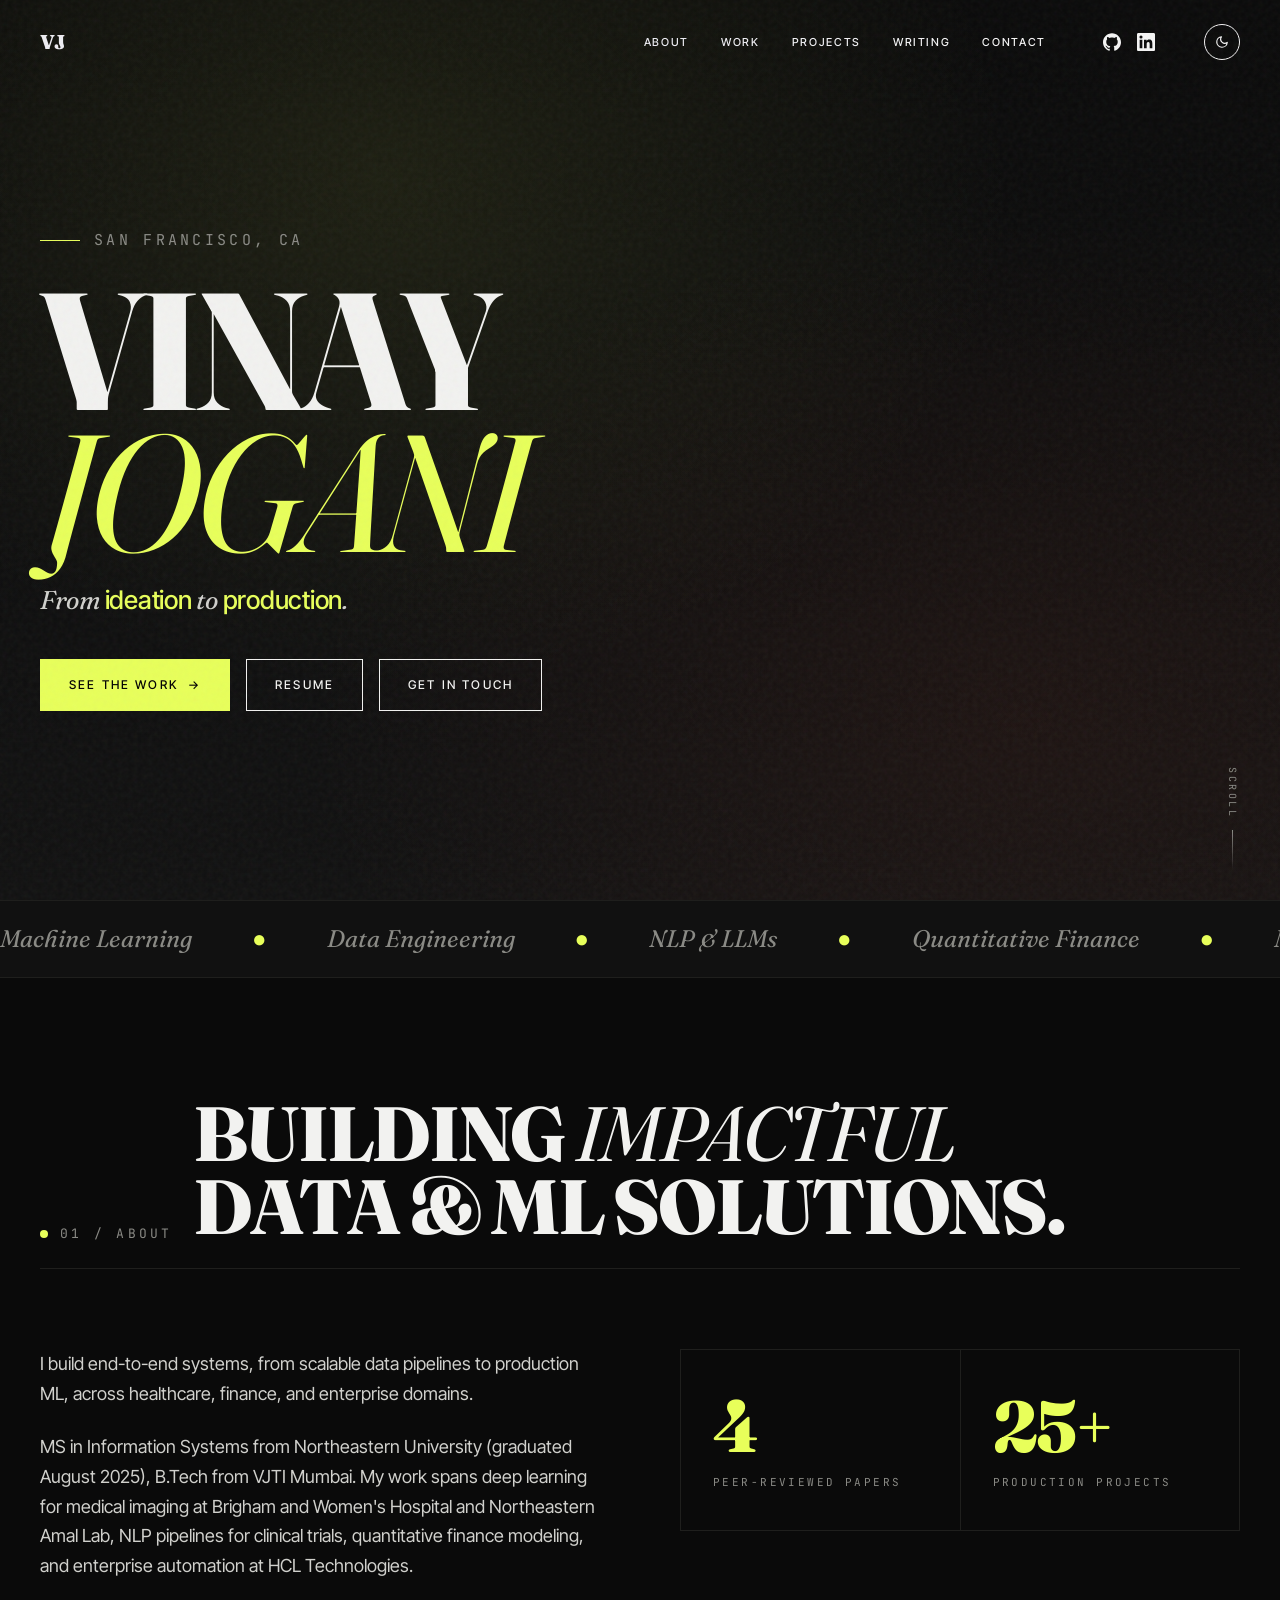
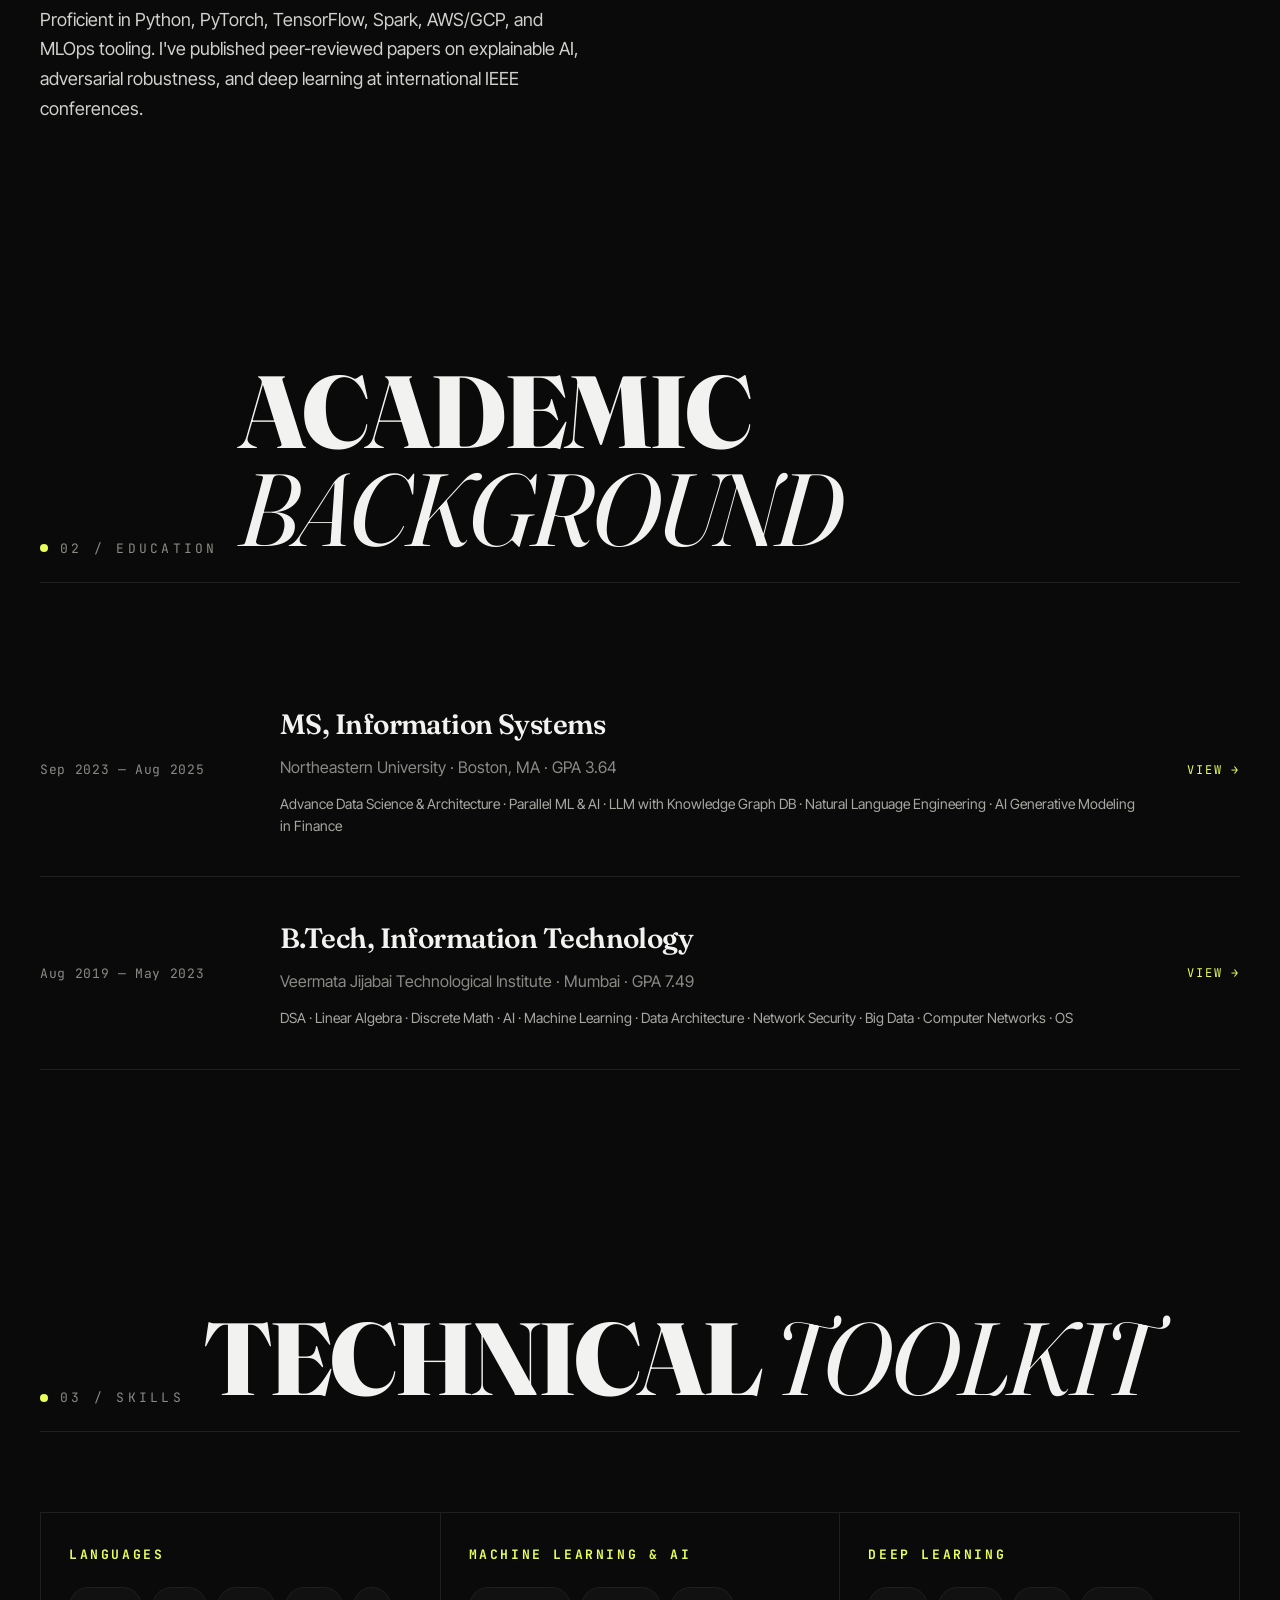
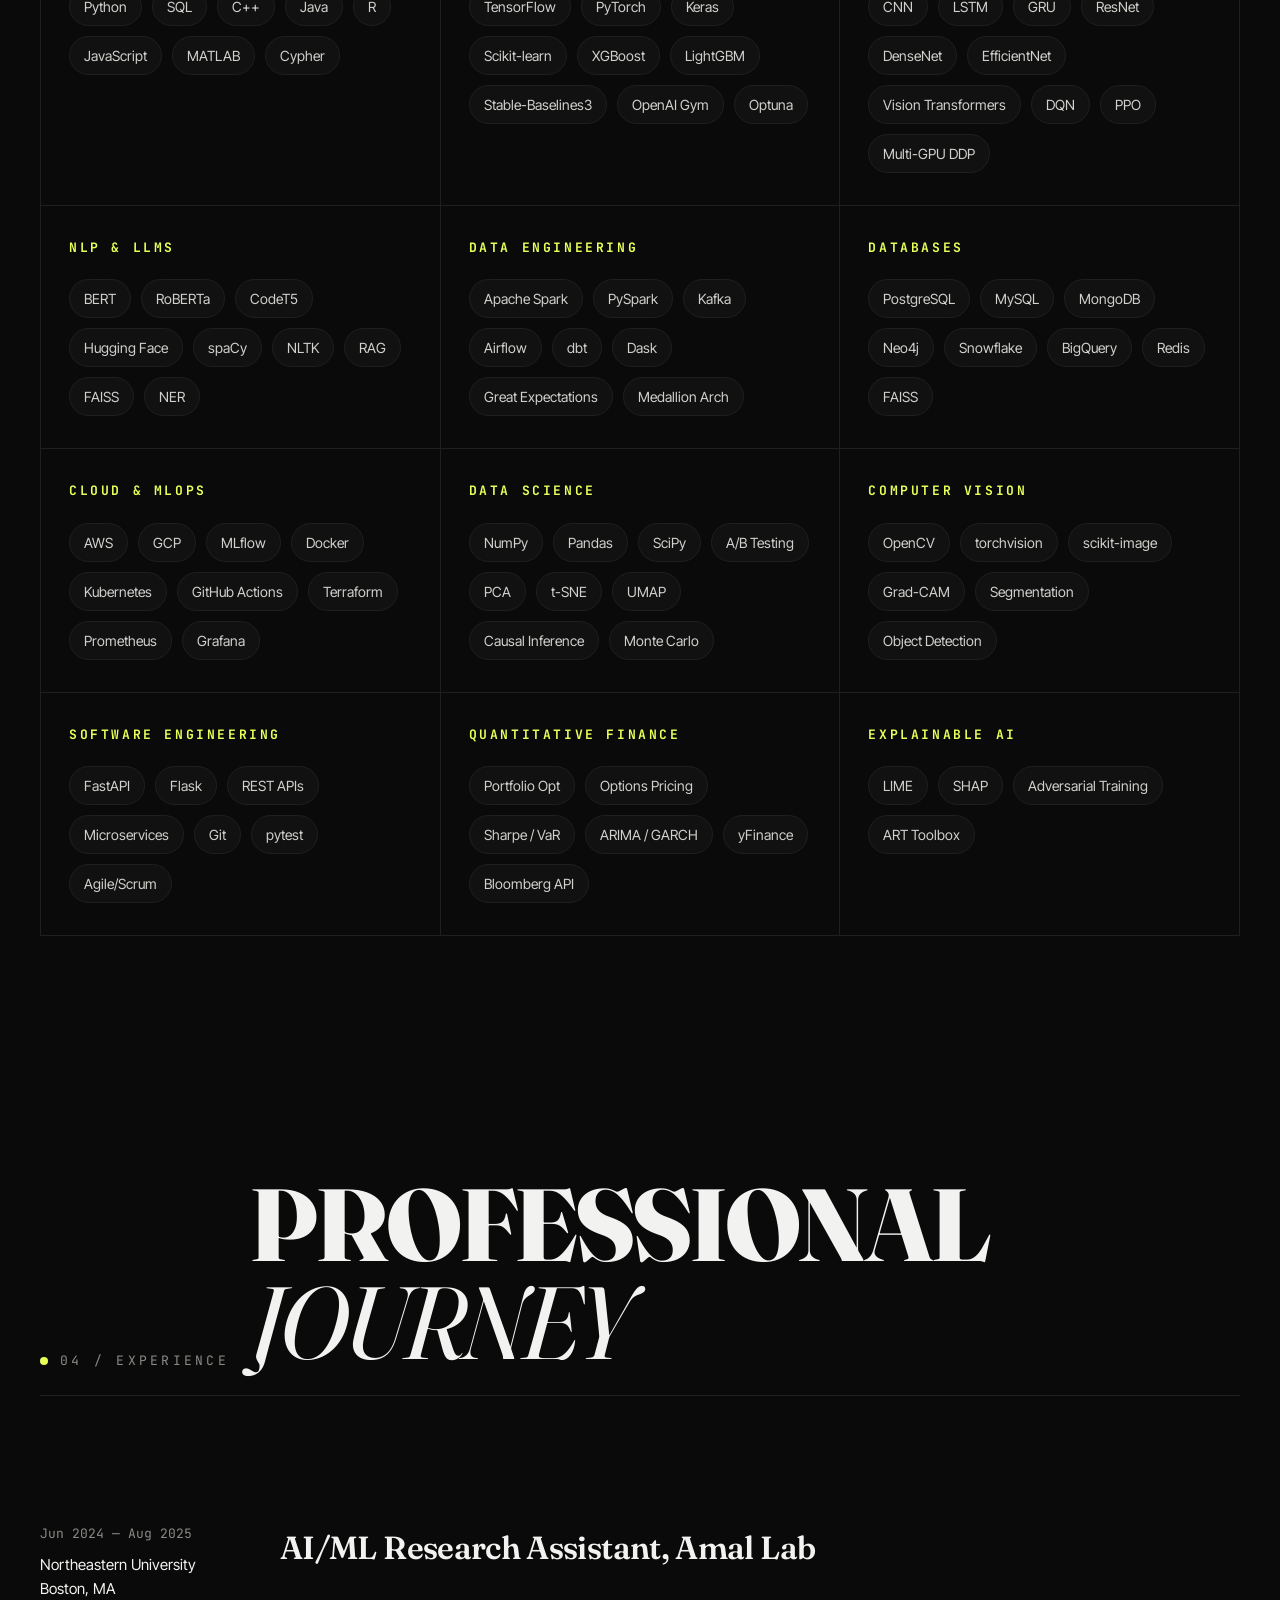
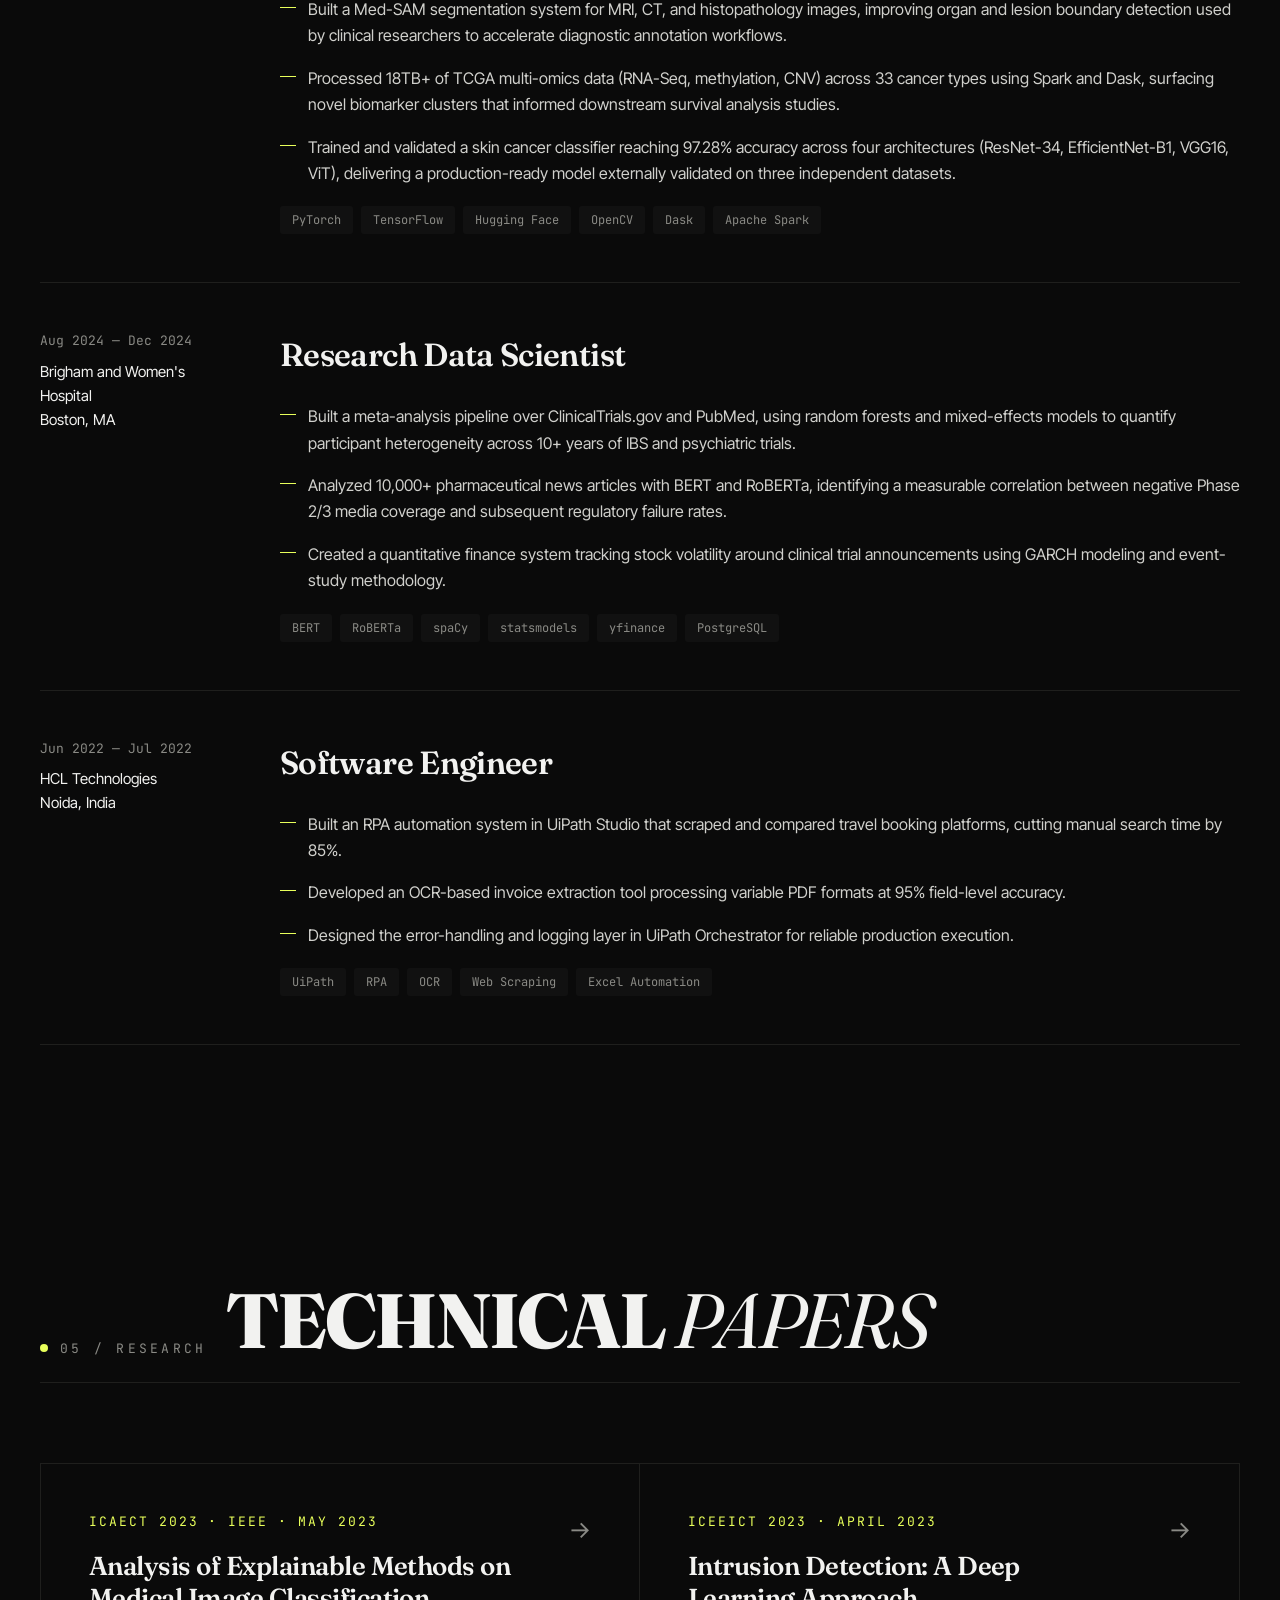
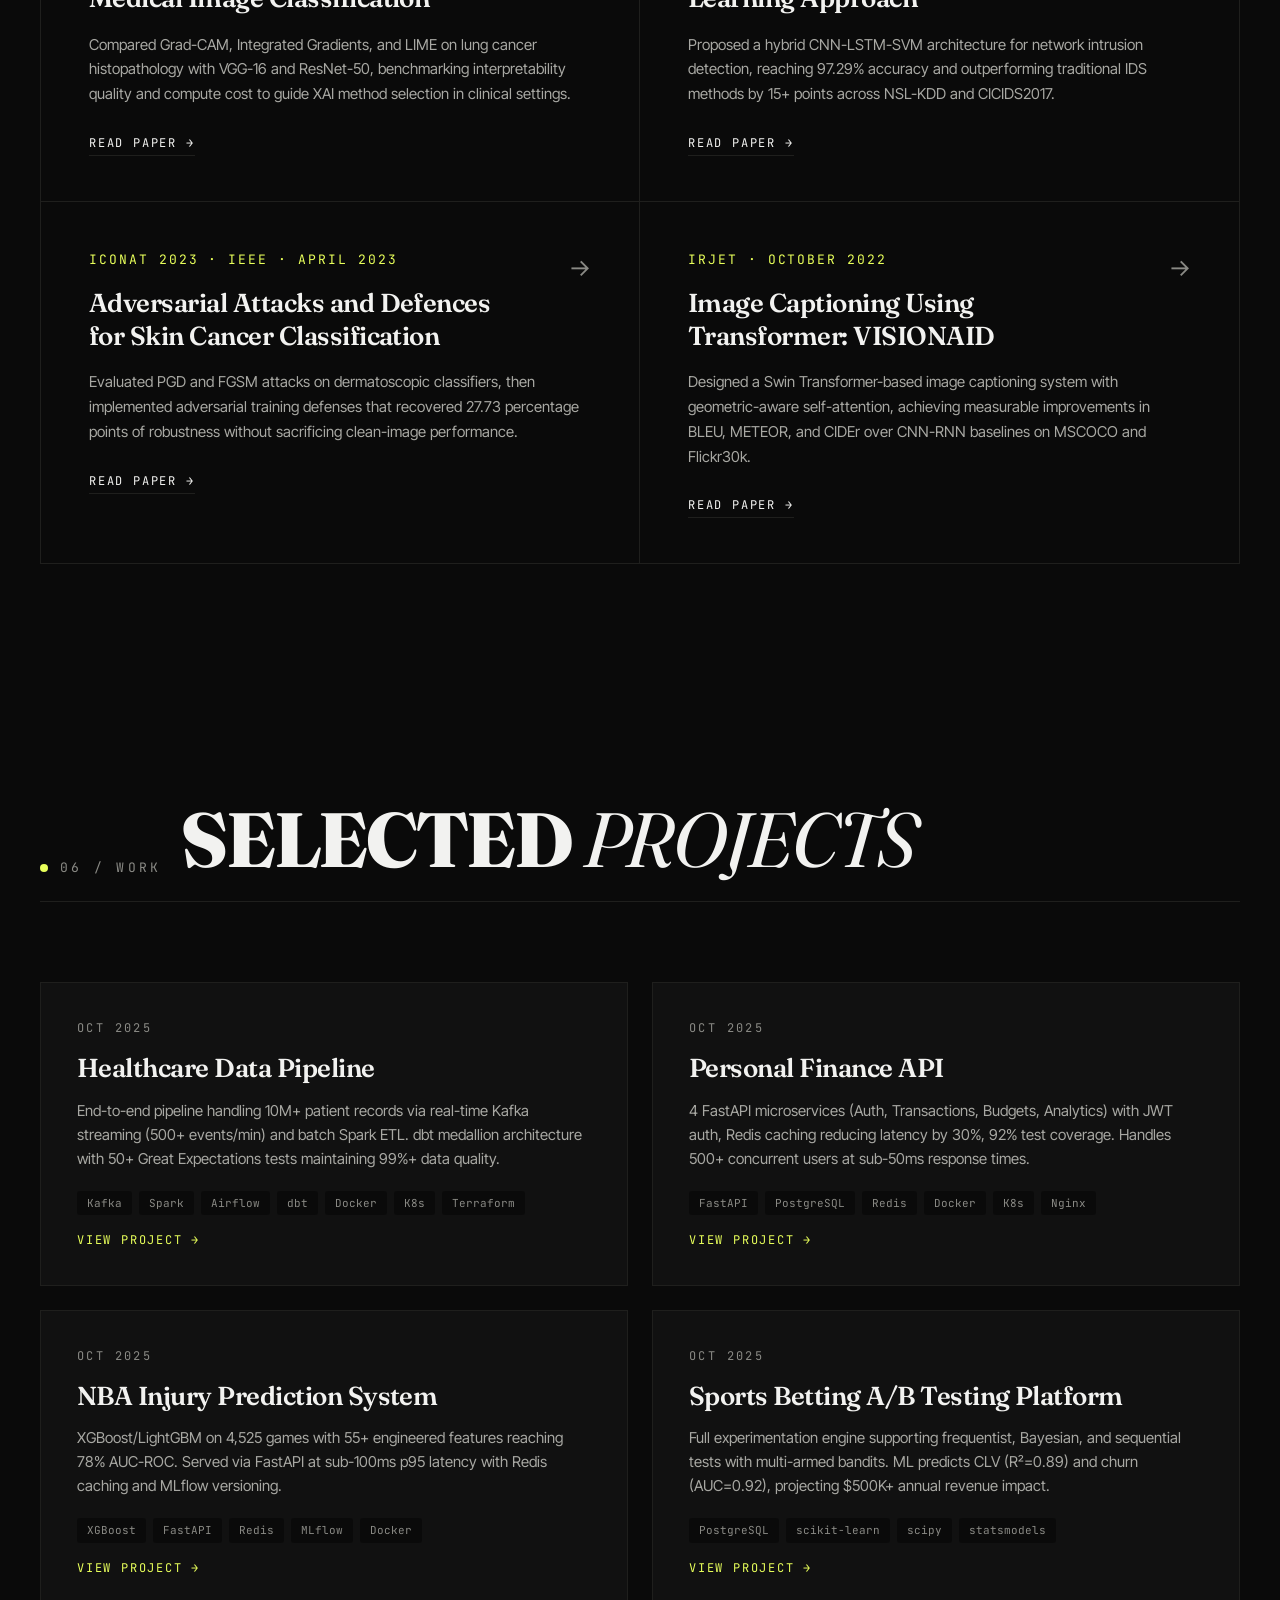
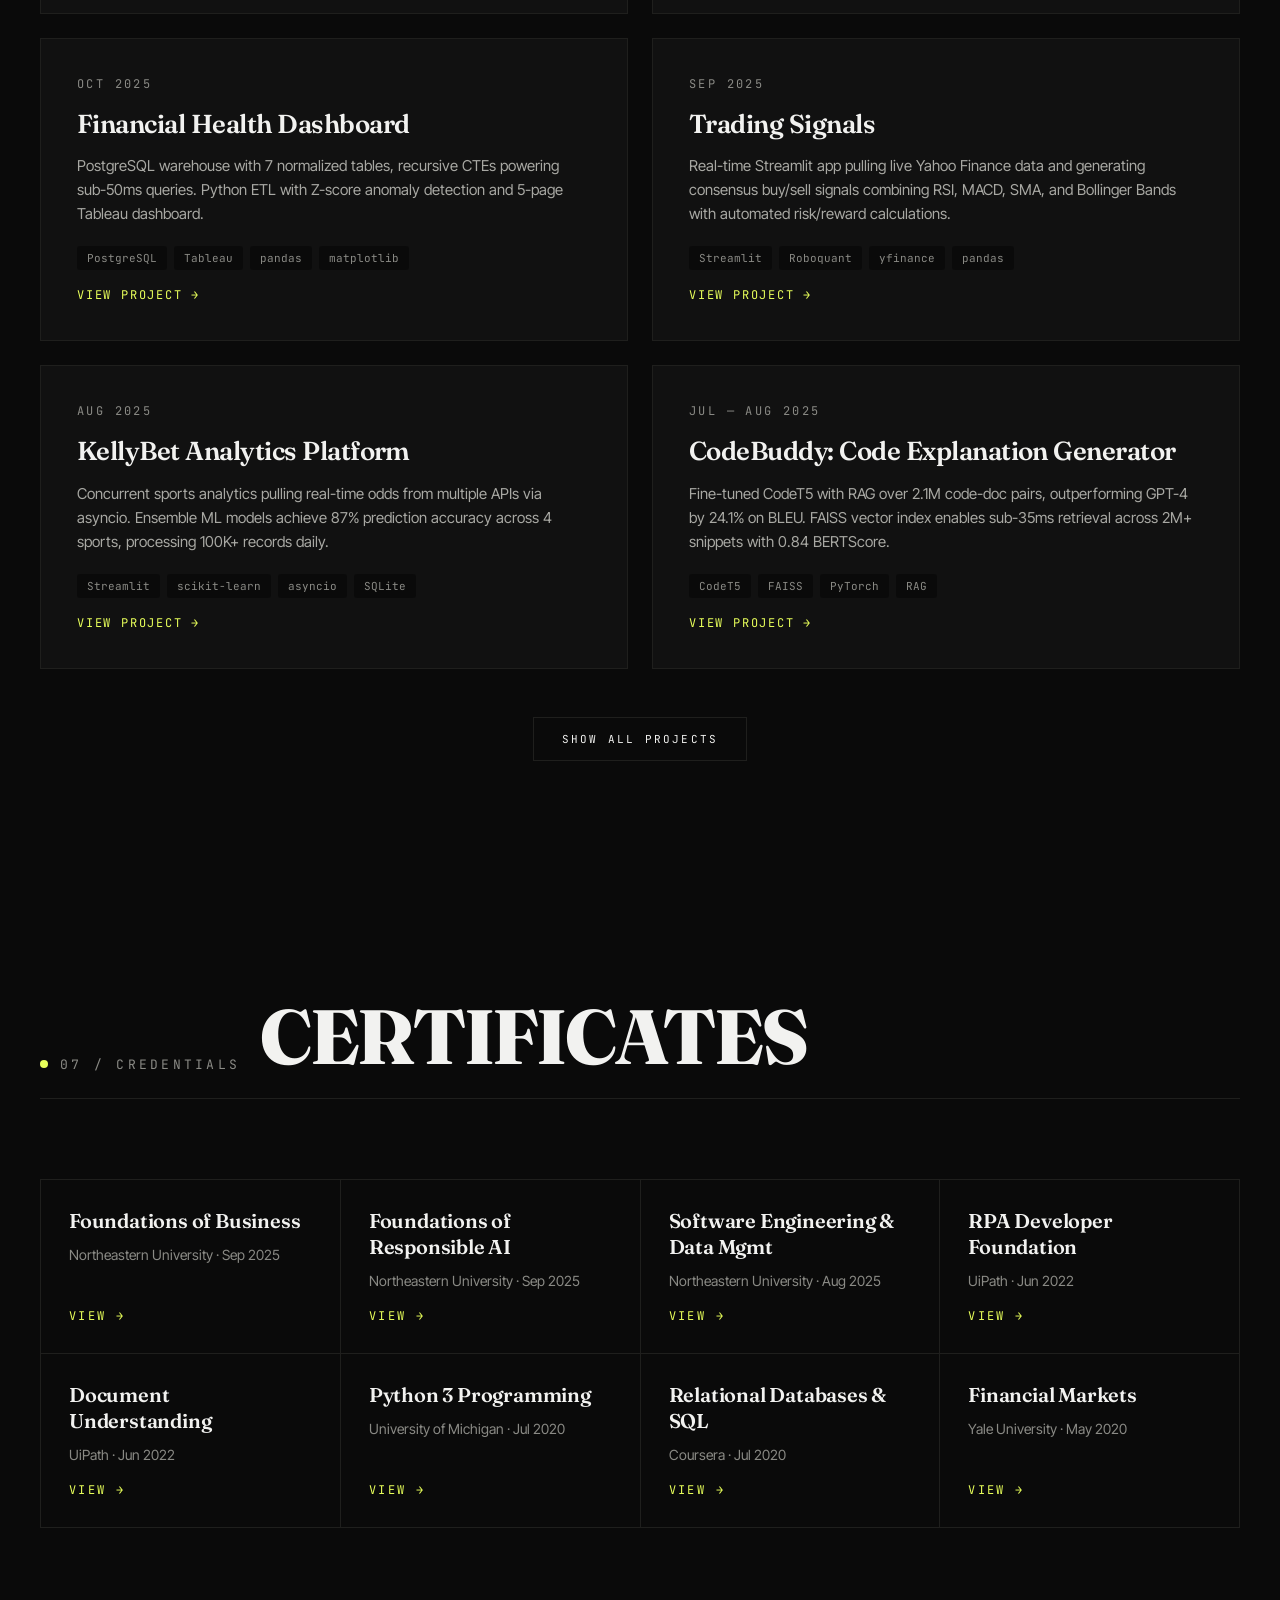
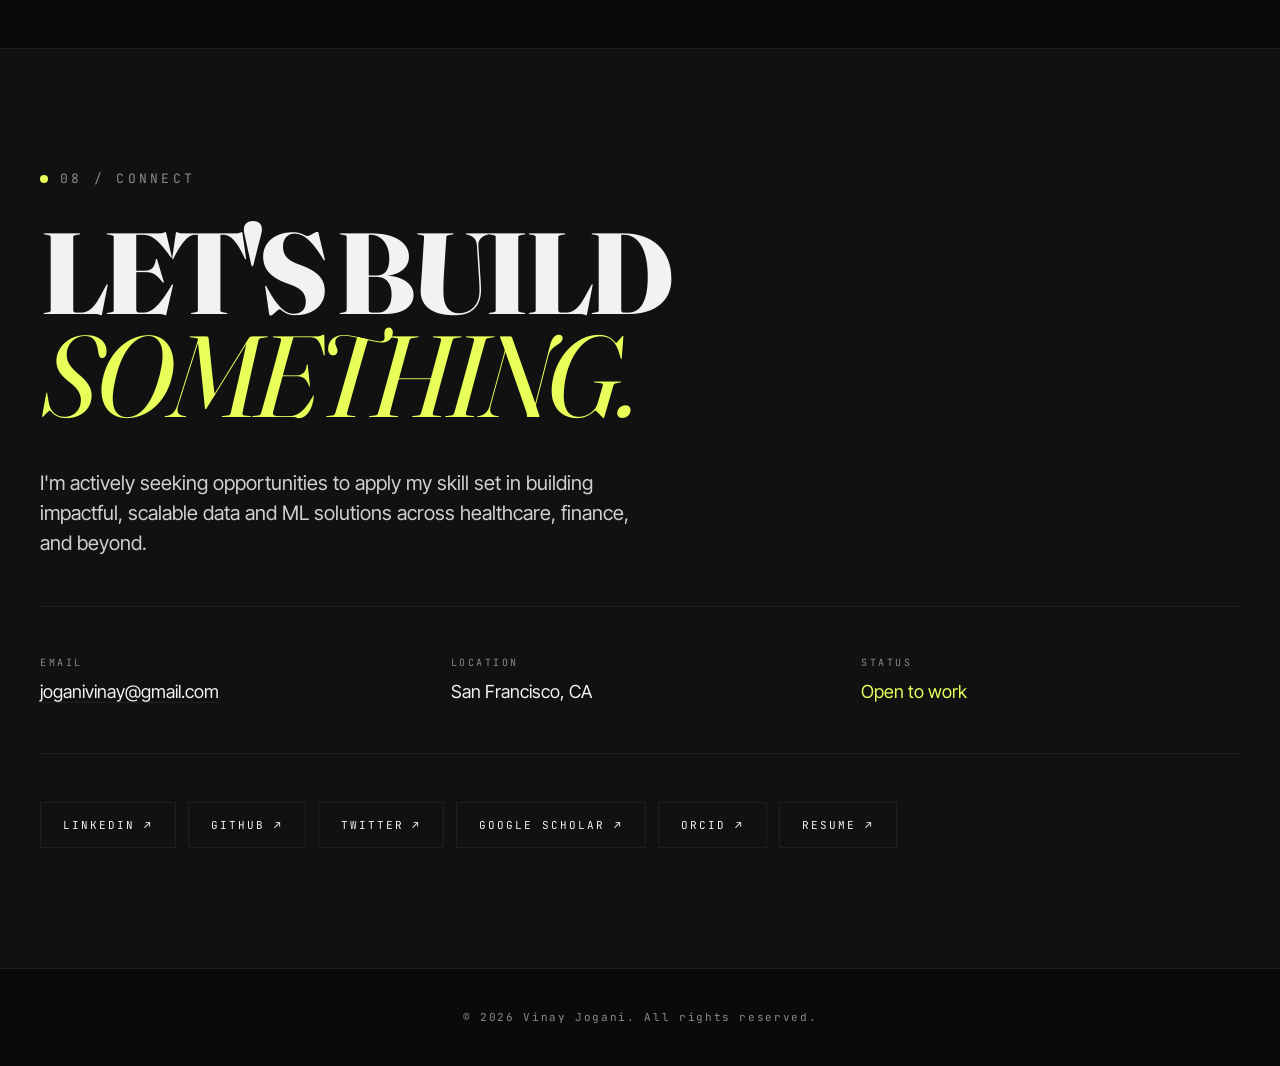
==== commit 7bb176ab: "Add files via upload" ====
--- a/index.html
+++ b/index.html
@@ -12,6 +12,8 @@
   --bg:#0a0a0a;
   --bg-2:#111111;
   --fg:#f2f2f0;
+  --text-2:#d0d0cc;
+  --text-3:#a8a8a3;
   --muted:#8a8a85;
   --line:#1f1f1d;
   --accent:#e8ff5a;
@@ -21,6 +23,8 @@
   --bg:#f7f6f1;
   --bg-2:#ececdf;
   --fg:#0e0e0c;
+  --text-2:#2a2a26;
+  --text-3:#444440;
   --muted:#6b6b66;
   --line:#dcdcd2;
   --accent:#1a1a1a;
@@ -146,19 +150,19 @@
 }
 .hero-img{
   position:absolute;
-  right:-5%;top:50%;
+  right:6%;top:50%;
   transform:translateY(-50%);
-  width:55%;
-  max-width:700px;
+  width:36%;
+  max-width:500px;
   aspect-ratio:1;
   border-radius:50%;
   background-image:url('https://static.wixstatic.com/media/327f52_f0f8f477286a4d29bbb0abb08376392d~mv2.jpg/v1/crop/x_107,y_9,w_1287,h_1394/fill/w_800,h_866,al_c,q_85,enc_avif,quality_auto/Vinay_edited.jpg');
   background-size:cover;
-  background-position:center;
+  background-position:center 20%;
   filter:grayscale(.4) contrast(1.05);
   opacity:.85;
-  mask-image:radial-gradient(ellipse at center, #000 50%, transparent 75%);
-  -webkit-mask-image:radial-gradient(ellipse at center, #000 50%, transparent 75%);
+  mask-image:radial-gradient(ellipse at center, #000 55%, transparent 78%);
+  -webkit-mask-image:radial-gradient(ellipse at center, #000 55%, transparent 78%);
   z-index:1;
 }
 .hero-content{position:relative;z-index:2;max-width:1400px;margin:0 auto;width:100%}
@@ -204,7 +208,7 @@
   font-weight:400;
   font-style:italic;
   max-width:640px;
-  color:#d0d0cc;
+  color:var(--text-2);
   margin-bottom:40px;
   line-height:1.4;
   letter-spacing:-.01em;
@@ -289,7 +293,7 @@
 }
 .section-label{
   font-family:'JetBrains Mono',monospace;
-  font-size:11px;
+  font-size:13px;
   letter-spacing:.25em;
   color:var(--muted);
   text-transform:uppercase;
@@ -327,7 +331,7 @@
   font-weight:400;
   line-height:1.65;
   margin-bottom:24px;
-  color:#d0d0cc;
+  color:var(--text-2);
 }
 .about-text p:last-child{margin-bottom:0}
 .about-stats{
@@ -375,7 +379,7 @@
 .edu-item:hover{padding-left:20px}
 .edu-date{
   font-family:'JetBrains Mono',monospace;
-  font-size:12px;
+  font-size:13px;
   color:var(--muted);
   letter-spacing:.05em;
 }
@@ -384,14 +388,14 @@
   font-weight:600;
   font-size:28px;
   letter-spacing:-.02em;
-  margin-bottom:8px;
-}
-.edu-body .school{color:var(--muted);font-size:15px;margin-bottom:4px}
-.edu-body .coursework{font-size:13px;color:#a8a8a3;margin-top:12px;line-height:1.5}
+  margin-bottom:10px;
+}
+.edu-body .school{color:var(--muted);font-size:16px;margin-bottom:4px}
+.edu-body .coursework{font-size:14px;color:var(--text-3);margin-top:14px;line-height:1.55}
 .edu-link{
   color:var(--accent);text-decoration:none;
   font-family:'JetBrains Mono',monospace;
-  font-size:11px;letter-spacing:.15em;text-transform:uppercase;
+  font-size:12px;letter-spacing:.15em;text-transform:uppercase;
   white-space:nowrap;
 }
 .edu-link:hover{text-decoration:underline}
@@ -416,20 +420,20 @@
 .skill-cat:hover{background:var(--bg-2)}
 .skill-cat h4{
   font-family:'JetBrains Mono',monospace;
-  font-size:11px;
+  font-size:13px;
   letter-spacing:.2em;
   text-transform:uppercase;
   color:var(--accent);
-  margin-bottom:20px;
-}
-.skill-tags{display:flex;flex-wrap:wrap;gap:8px}
+  margin-bottom:22px;
+}
+.skill-tags{display:flex;flex-wrap:wrap;gap:10px}
 .skill-tags span{
   display:inline-block;
-  padding:6px 12px;
+  padding:8px 14px;
   border:1px solid var(--line);
   border-radius:999px;
-  font-size:12px;
-  color:#d0d0cc;
+  font-size:14px;
+  color:var(--text-2);
   transition:all .2s ease;
   background:var(--bg-2);
 }
@@ -453,39 +457,39 @@
 .exp-item:hover{transform:translateX(8px)}
 .exp-meta{
   font-family:'JetBrains Mono',monospace;
-  font-size:12px;
+  font-size:13px;
   color:var(--muted);
   line-height:1.6;
 }
-.exp-meta .company{color:var(--fg);font-family:'Inter Tight',sans-serif;font-size:14px;margin-top:8px}
+.exp-meta .company{color:var(--fg);font-family:'Inter Tight',sans-serif;font-size:15px;margin-top:8px}
 .exp-body h3{
   font-family:'Fraunces',serif;
   font-weight:600;
   font-size:32px;
   letter-spacing:-.02em;
-  margin-bottom:20px;
+  margin-bottom:24px;
 }
 .exp-body ul{list-style:none;padding:0;margin-bottom:20px}
 .exp-body li{
-  padding-left:24px;
+  padding-left:28px;
   position:relative;
-  margin-bottom:14px;
-  font-size:15px;
+  margin-bottom:16px;
+  font-size:16px;
   line-height:1.65;
-  color:#c8c8c2;
+  color:var(--text-2);
 }
 .exp-body li::before{
   content:'';
-  position:absolute;left:0;top:10px;
-  width:12px;height:1px;
+  position:absolute;left:0;top:11px;
+  width:16px;height:1px;
   background:var(--accent);
 }
-.exp-tech{display:flex;flex-wrap:wrap;gap:6px;margin-top:16px}
+.exp-tech{display:flex;flex-wrap:wrap;gap:8px;margin-top:18px}
 .exp-tech span{
   font-family:'JetBrains Mono',monospace;
-  font-size:10px;
+  font-size:12px;
   color:var(--muted);
-  padding:4px 10px;
+  padding:5px 12px;
   background:var(--bg-2);
   border-radius:3px;
 }
@@ -522,32 +526,32 @@
 .paper:hover::after{color:var(--accent);transform:translate(4px,-4px)}
 .paper-venue{
   font-family:'JetBrains Mono',monospace;
-  font-size:11px;
+  font-size:13px;
   letter-spacing:.15em;
   text-transform:uppercase;
   color:var(--accent);
-  margin-bottom:16px;
+  margin-bottom:18px;
 }
 .paper h3{
   font-family:'Fraunces',serif;
   font-weight:600;
-  font-size:24px;
+  font-size:26px;
   letter-spacing:-.02em;
-  line-height:1.2;
-  margin-bottom:16px;
+  line-height:1.25;
+  margin-bottom:18px;
   padding-right:60px;
 }
 .paper p{
-  color:#a8a8a3;
-  font-size:14px;
-  line-height:1.6;
-  margin-bottom:20px;
+  color:var(--text-3);
+  font-size:15px;
+  line-height:1.65;
+  margin-bottom:22px;
 }
 .paper a{
   color:var(--fg);
   text-decoration:none;
   font-family:'JetBrains Mono',monospace;
-  font-size:11px;
+  font-size:12px;
   letter-spacing:.15em;
   text-transform:uppercase;
   border-bottom:1px solid var(--line);
@@ -593,7 +597,7 @@
 .proj:hover{background:var(--bg-2);transform:translateY(-4px);filter:brightness(1.05)}
 .proj-date{
   font-family:'JetBrains Mono',monospace;
-  font-size:10px;
+  font-size:12px;
   letter-spacing:.2em;
   text-transform:uppercase;
   color:var(--muted);
@@ -608,24 +612,24 @@
   margin-bottom:14px;
 }
 .proj p{
-  font-size:14px;
+  font-size:15px;
   line-height:1.6;
-  color:#b8b8b3;
+  color:var(--text-3);
   margin-bottom:20px;
   flex:1;
 }
-.proj-tech{display:flex;flex-wrap:wrap;gap:6px;margin-bottom:16px}
+.proj-tech{display:flex;flex-wrap:wrap;gap:7px;margin-bottom:16px}
 .proj-tech span{
   font-family:'JetBrains Mono',monospace;
-  font-size:10px;
+  font-size:11px;
   color:var(--muted);
-  padding:4px 9px;
+  padding:4px 10px;
   background:var(--bg);
   border-radius:3px;
 }
 .proj-link{
   font-family:'JetBrains Mono',monospace;
-  font-size:11px;
+  font-size:12px;
   letter-spacing:.15em;
   text-transform:uppercase;
   color:var(--accent);
@@ -666,19 +670,19 @@
 .cert h4{
   font-family:'Fraunces',serif;
   font-weight:600;
-  font-size:18px;
+  font-size:20px;
   letter-spacing:-.01em;
   line-height:1.3;
-  margin-bottom:8px;
+  margin-bottom:10px;
 }
 .cert .issuer{
-  font-size:13px;
+  font-size:14px;
   color:var(--muted);
   margin-bottom:16px;
 }
 .cert .view{
   font-family:'JetBrains Mono',monospace;
-  font-size:10px;
+  font-size:12px;
   letter-spacing:.2em;
   text-transform:uppercase;
   color:var(--accent);
@@ -703,7 +707,7 @@
 .contact-title .italic{font-style:italic;font-weight:400;color:var(--accent)}
 .contact-sub{
   font-size:20px;
-  color:#c8c8c2;
+  color:var(--text-2);
   max-width:600px;
   line-height:1.5;
   margin-bottom:48px;
@@ -766,7 +770,7 @@
 
 /* responsive hero img */
 @media(max-width:900px){
-  .hero-img{width:80%;right:-20%;opacity:.4}
+  .hero-img{width:65%;right:50%;transform:translate(50%,-50%);top:18%;opacity:.25}
   .scroll-cue{display:none}
 }
 </style>
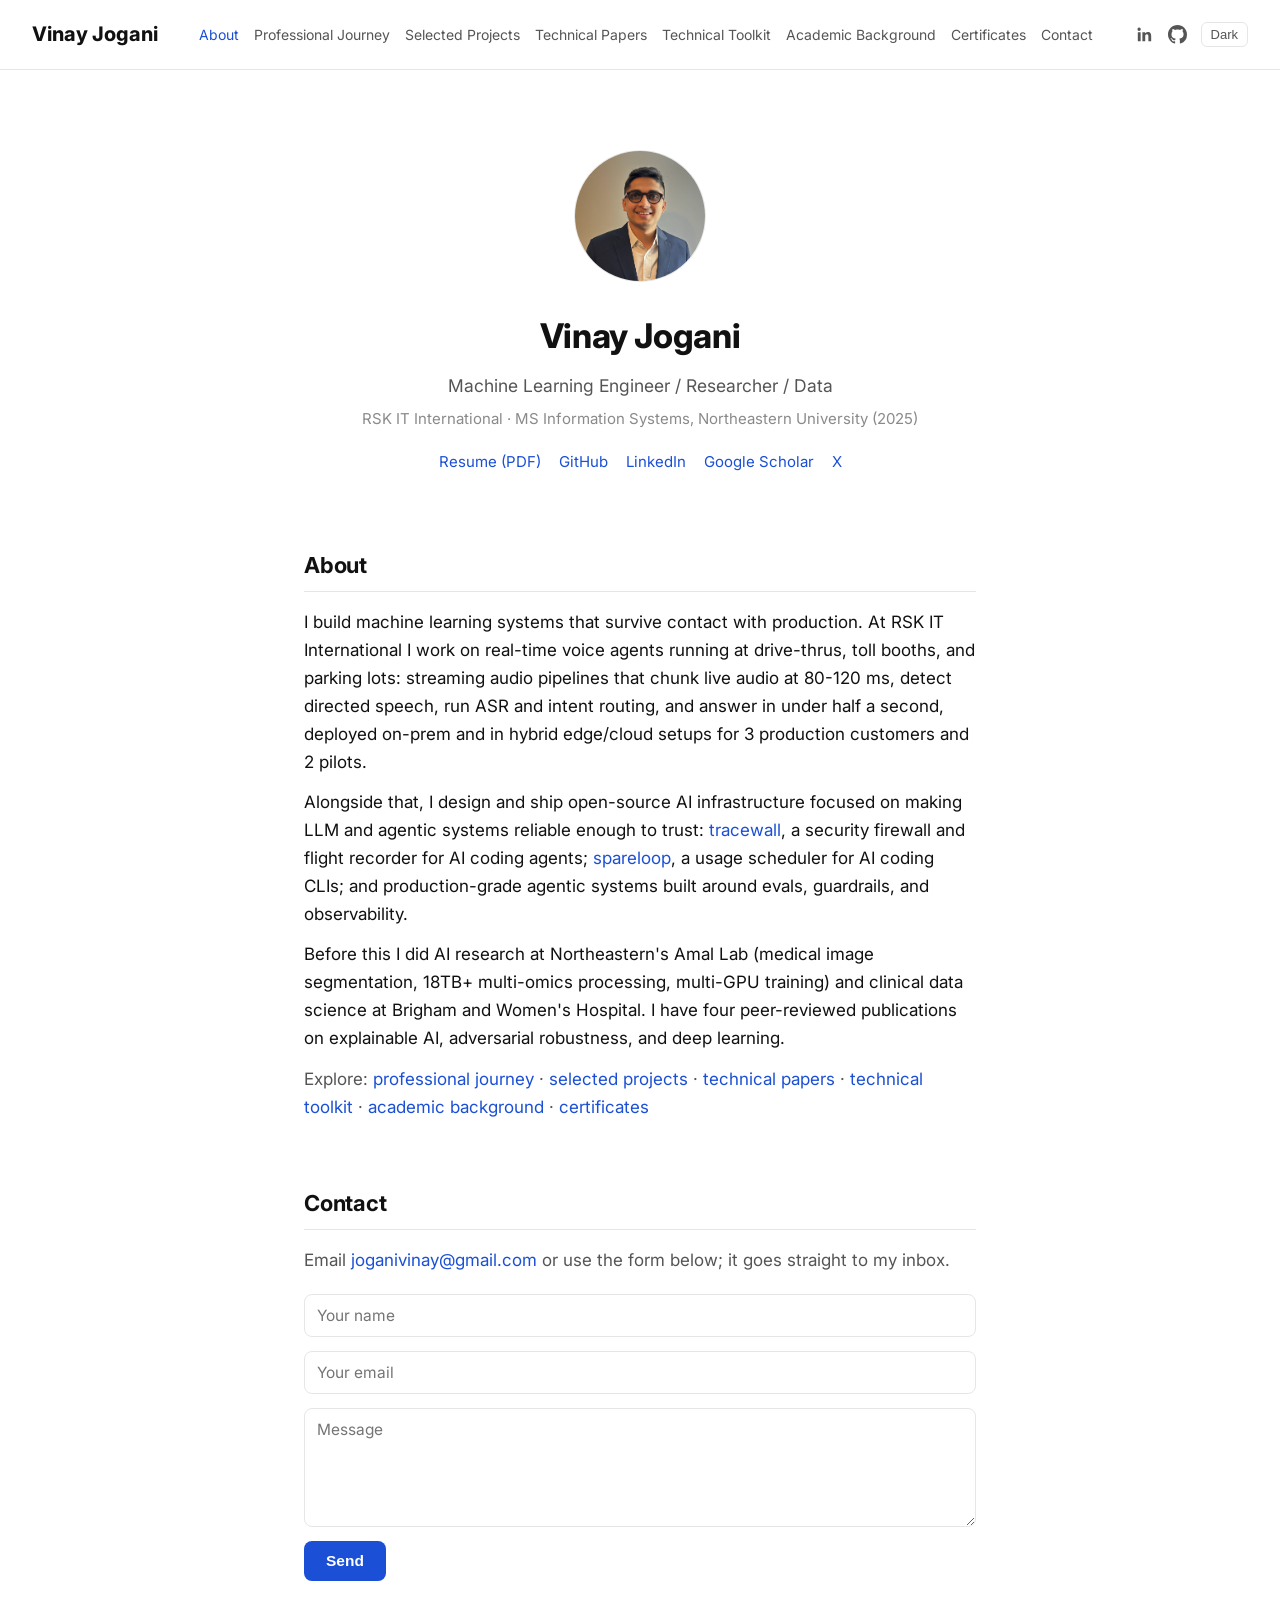
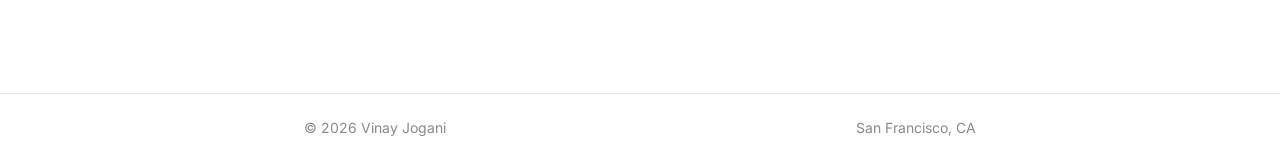
==== commit d5f05196: "Rebuild site: academic-minimal multi-page layout - Main page: hero, About, Contact form; 6 sub-pages" ====
--- a/index.html
+++ b/index.html
@@ -1,1328 +1,63 @@
 <!DOCTYPE html>
 <html lang="en">
 <head>
-<meta charset="UTF-8">
-<meta name="viewport" content="width=device-width, initial-scale=1.0">
-<title>Vinay Jogani — Building ML Systems</title>
-<link rel="preconnect" href="https://fonts.googleapis.com">
-<link rel="preconnect" href="https://fonts.gstatic.com" crossorigin>
-<link href="https://fonts.googleapis.com/css2?family=Fraunces:opsz,wght@9..144,400;9..144,600;9..144,800&family=JetBrains+Mono:wght@400;500&family=Inter+Tight:wght@300;400;500;600;700;800&display=swap" rel="stylesheet">
-<style>
-:root{
-  --bg:#0a0a0a;
-  --bg-2:#111111;
-  --fg:#f2f2f0;
-  --text-2:#d0d0cc;
-  --text-3:#a8a8a3;
-  --muted:#8a8a85;
-  --line:#1f1f1d;
-  --accent:#e8ff5a;
-  --accent-2:#ff5a3c;
-}
-[data-theme="light"]{
-  --bg:#f7f6f1;
-  --bg-2:#ececdf;
-  --fg:#0e0e0c;
-  --text-2:#2a2a26;
-  --text-3:#444440;
-  --muted:#6b6b66;
-  --line:#dcdcd2;
-  --accent:#1a1a1a;
-  --accent-2:#ff5a3c;
-}
-*{margin:0;padding:0;box-sizing:border-box}
-html{scroll-behavior:smooth}
-body{
-  background:var(--bg);
-  color:var(--fg);
-  font-family:'Inter Tight',sans-serif;
-  font-weight:400;
-  line-height:1.5;
-  overflow-x:hidden;
-  -webkit-font-smoothing:antialiased;
-  cursor:default;
-  transition:background .35s ease, color .35s ease;
-}
-::selection{background:var(--accent);color:#000}
-
-/* grain overlay */
-body::before{
-  content:'';
-  position:fixed;inset:0;
-  pointer-events:none;
-  z-index:1000;
-  opacity:.05;
-  background-image:url("data:image/svg+xml,%3Csvg viewBox='0 0 200 200' xmlns='http://www.w3.org/2000/svg'%3E%3Cfilter id='n'%3E%3CfeTurbulence type='fractalNoise' baseFrequency='0.9' numOctaves='2'/%3E%3C/filter%3E%3Crect width='100%25' height='100%25' filter='url(%23n)'/%3E%3C/svg%3E");
-}
-
-/* nav */
-nav{
-  position:fixed;top:0;left:0;right:0;
-  padding:24px 40px;
-  display:flex;justify-content:space-between;align-items:center;
-  z-index:100;
-  mix-blend-mode:difference;
-  transition:padding .3s ease;
-}
-nav.scrolled{padding:16px 40px}
-.logo{
-  font-family:'Fraunces',serif;
-  font-weight:800;
-  font-size:20px;
-  letter-spacing:-.02em;
-  color:#fff;
-  text-decoration:none;
-}
-.nav-links{display:flex;gap:32px;align-items:center}
-.nav-links a{
-  color:#fff;
-  text-decoration:none;
-  font-size:11px;
-  letter-spacing:.15em;
-  font-weight:500;
-  text-transform:uppercase;
-  transition:opacity .2s;
-}
-.nav-links a:hover{opacity:.6}
-.nav-socials{display:flex;gap:14px;margin-left:24px;align-items:center}
-.nav-socials a{
-  width:20px;height:20px;
-  display:inline-flex;align-items:center;justify-content:center;
-  color:#fff;
-  transition:opacity .2s, transform .2s;
-}
-.nav-socials a:hover{opacity:.7;transform:translateY(-2px)}
-.nav-socials svg{width:18px;height:18px;fill:currentColor}
-
-.theme-toggle{
-  background:transparent;
-  border:1px solid currentColor;
-  color:#fff;
-  width:36px;height:36px;
-  border-radius:50%;
-  cursor:pointer;
-  display:inline-flex;align-items:center;justify-content:center;
-  font-size:14px;
-  margin-left:16px;
-  transition:transform .3s ease;
-  padding:0;
-}
-.theme-toggle:hover{transform:rotate(15deg)}
-.theme-toggle .icon-sun,.theme-toggle .icon-moon{
-  display:block;
-  width:14px;height:14px;
-}
-.theme-toggle .icon-sun{display:none}
-[data-theme="light"] .theme-toggle .icon-sun{display:block}
-[data-theme="light"] .theme-toggle .icon-moon{display:none}
-
-@media(max-width:768px){
-  nav{padding:20px}
-  .nav-links{gap:18px}
-  .nav-socials{display:none}
-  .nav-links a:not(.menu-essential){display:none}
-}
-
-/* HERO */
-.hero{
-  min-height:100vh;
-  position:relative;
-  display:flex;
-  flex-direction:column;
-  justify-content:center;
-  padding:120px 40px 80px;
-  overflow:hidden;
-}
-.hero-bg{
-  position:absolute;inset:0;
-  background:
-    radial-gradient(ellipse at 30% 20%, rgba(232,255,90,.08), transparent 50%),
-    radial-gradient(ellipse at 80% 80%, rgba(255,90,60,.06), transparent 50%),
-    linear-gradient(180deg,var(--bg) 0%, var(--bg-2) 100%);
-  z-index:0;
-  transition:background .35s ease;
-}
-[data-theme="light"] .hero-bg{
-  background:
-    radial-gradient(ellipse at 30% 20%, rgba(255,90,60,.08), transparent 50%),
-    radial-gradient(ellipse at 80% 80%, rgba(26,26,26,.06), transparent 50%),
-    linear-gradient(180deg,var(--bg) 0%, var(--bg-2) 100%);
-}
-.hero-img{
-  position:absolute;
-  right:6%;top:50%;
-  transform:translateY(-50%);
-  width:36%;
-  max-width:500px;
-  aspect-ratio:1;
-  border-radius:50%;
-  background-image:url('https://static.wixstatic.com/media/327f52_f0f8f477286a4d29bbb0abb08376392d~mv2.jpg/v1/crop/x_107,y_9,w_1287,h_1394/fill/w_800,h_866,al_c,q_85,enc_avif,quality_auto/Vinay_edited.jpg');
-  background-size:cover;
-  background-position:center 20%;
-  filter:grayscale(.4) contrast(1.05);
-  opacity:.85;
-  mask-image:radial-gradient(ellipse at center, #000 55%, transparent 78%);
-  -webkit-mask-image:radial-gradient(ellipse at center, #000 55%, transparent 78%);
-  z-index:1;
-}
-.hero-content{position:relative;z-index:2;max-width:1400px;margin:0 auto;width:100%}
-.hero-eyebrow{
-  font-family:'JetBrains Mono',monospace;
-  font-size:15px;
-  letter-spacing:.22em;
-  text-transform:uppercase;
-  color:var(--muted);
-  margin-bottom:28px;
-  display:flex;align-items:center;gap:14px;
-}
-.hero-eyebrow::before{
-  content:'';width:40px;height:1px;background:var(--accent);
-}
-.hero-title{
-  font-family:'Fraunces',serif;
-  font-weight:800;
-  font-size:clamp(72px, 14vw, 220px);
-  line-height:.85;
-  letter-spacing:-.04em;
-  text-transform:uppercase;
-  margin-bottom:32px;
-}
-.hero-name{
-  font-family:'Fraunces',serif;
-  font-weight:800;
-  font-size:clamp(64px, 13vw, 200px);
-  line-height:.85;
-  letter-spacing:-.04em;
-  text-transform:uppercase;
-  margin-bottom:20px;
-}
-.hero-name .italic{font-style:italic;font-weight:400;color:var(--accent)}
-.hero-title .accent{
-  font-style:italic;
-  font-weight:400;
-  color:var(--accent);
-}
-.hero-sub{
-  font-family:'Fraunces',serif;
-  font-size:clamp(22px,2vw,32px);
-  font-weight:400;
-  font-style:italic;
-  max-width:640px;
-  color:var(--text-2);
-  margin-bottom:40px;
-  line-height:1.4;
-  letter-spacing:-.01em;
-}
-[data-theme="light"] .hero-sub{color:#2a2a26}
-.hero-actions{display:flex;gap:16px;flex-wrap:wrap}
-.btn{
-  display:inline-flex;align-items:center;gap:10px;
-  padding:16px 28px;
-  border:1px solid var(--fg);
-  color:var(--fg);
-  text-decoration:none;
-  font-size:12px;
-  letter-spacing:.18em;
-  text-transform:uppercase;
-  font-weight:500;
-  transition:all .25s ease;
-  background:transparent;
-}
-.btn:hover{background:var(--fg);color:var(--bg)}
-.btn.primary{background:var(--accent);color:#000;border-color:var(--accent)}
-.btn.primary:hover{background:transparent;color:var(--accent)}
-.btn .arrow{transition:transform .25s ease}
-.btn:hover .arrow{transform:translateX(4px)}
-
-.scroll-cue{
-  position:absolute;bottom:30px;right:40px;
-  font-family:'JetBrains Mono',monospace;
-  font-size:10px;
-  letter-spacing:.25em;
-  color:var(--muted);
-  text-transform:uppercase;
-  z-index:2;
-  writing-mode:vertical-rl;
-  display:flex;align-items:center;gap:12px;
-}
-.scroll-cue::after{
-  content:'';
-  width:1px;height:40px;
-  background:linear-gradient(180deg,var(--muted),transparent);
-  animation:scrollPulse 2s ease-in-out infinite;
-}
-@keyframes scrollPulse{
-  0%,100%{opacity:.3;transform:scaleY(.7)}
-  50%{opacity:1;transform:scaleY(1)}
-}
-
-/* marquee strip */
-.marquee{
-  border-top:1px solid var(--line);
-  border-bottom:1px solid var(--line);
-  padding:20px 0;
-  overflow:hidden;
-  background:var(--bg-2);
-}
-.marquee-track{
-  display:flex;gap:60px;
-  animation:scroll 40s linear infinite;
-  white-space:nowrap;
-}
-.marquee span{
-  font-family:'Fraunces',serif;
-  font-style:italic;
-  font-size:24px;
-  color:var(--muted);
-  font-weight:400;
-}
-.marquee span.dot{color:var(--accent);font-style:normal}
-@keyframes scroll{
-  to{transform:translateX(-50%)}
-}
-
-/* SECTIONS */
-section{padding:120px 40px;position:relative}
-.container{max-width:1400px;margin:0 auto}
-.section-head{
-  display:flex;justify-content:space-between;align-items:flex-end;
-  margin-bottom:80px;
-  flex-wrap:wrap;gap:20px;
-  border-bottom:1px solid var(--line);
-  padding-bottom:24px;
-}
-.section-label{
-  font-family:'JetBrains Mono',monospace;
-  font-size:13px;
-  letter-spacing:.25em;
-  color:var(--muted);
-  text-transform:uppercase;
-  display:flex;align-items:center;gap:12px;
-}
-.section-label::before{
-  content:'';width:8px;height:8px;background:var(--accent);border-radius:50%;
-}
-.section-title{
-  font-family:'Fraunces',serif;
-  font-weight:800;
-  font-size:clamp(40px,6vw,84px);
-  letter-spacing:-.03em;
-  line-height:.95;
-  text-transform:uppercase;
-  flex:1;
-  min-width:300px;
-}
-.section-title.xl{
-  font-size:clamp(52px,8vw,120px);
-}
-.section-title .italic{font-style:italic;font-weight:400}
-
-/* ABOUT */
-.about-grid{
-  display:grid;
-  grid-template-columns:1fr 1fr;
-  gap:80px;
-  align-items:start;
-}
-@media(max-width:900px){.about-grid{grid-template-columns:1fr;gap:40px}}
-.about-text p{
-  font-family:'Inter Tight',sans-serif;
-  font-size:18px;
-  font-weight:400;
-  line-height:1.65;
-  margin-bottom:24px;
-  color:var(--text-2);
-}
-.about-text p:last-child{margin-bottom:0}
-.about-stats{
-  display:grid;
-  grid-template-columns:1fr 1fr;
-  gap:1px;
-  background:var(--line);
-  border:1px solid var(--line);
-}
-.stat{
-  background:var(--bg);
-  padding:40px 32px;
-}
-.stat-num{
-  font-family:'Fraunces',serif;
-  font-weight:800;
-  font-size:clamp(48px, 6vw, 72px);
-  letter-spacing:-.03em;
-  color:var(--accent);
-  line-height:1;
-  margin-bottom:12px;
-}
-.stat-label{
-  font-family:'JetBrains Mono',monospace;
-  font-size:11px;
-  letter-spacing:.22em;
-  text-transform:uppercase;
-  color:var(--muted);
-}
-@media(max-width:480px){
-  .about-stats{grid-template-columns:1fr}
-}
-
-/* EDUCATION */
-.edu-list{display:flex;flex-direction:column;gap:0}
-.edu-item{
-  display:grid;
-  grid-template-columns:200px 1fr auto;
-  gap:40px;
-  padding:40px 0;
-  border-bottom:1px solid var(--line);
-  align-items:center;
-  transition:padding .3s ease;
-}
-.edu-item:hover{padding-left:20px}
-.edu-date{
-  font-family:'JetBrains Mono',monospace;
-  font-size:13px;
-  color:var(--muted);
-  letter-spacing:.05em;
-}
-.edu-body h3{
-  font-family:'Fraunces',serif;
-  font-weight:600;
-  font-size:28px;
-  letter-spacing:-.02em;
-  margin-bottom:10px;
-}
-.edu-body .school{color:var(--muted);font-size:16px;margin-bottom:4px}
-.edu-body .coursework{font-size:14px;color:var(--text-3);margin-top:14px;line-height:1.55}
-.edu-link{
-  color:var(--accent);text-decoration:none;
-  font-family:'JetBrains Mono',monospace;
-  font-size:12px;letter-spacing:.15em;text-transform:uppercase;
-  white-space:nowrap;
-}
-.edu-link:hover{text-decoration:underline}
-@media(max-width:768px){
-  .edu-item{grid-template-columns:1fr;gap:12px;padding:32px 0}
-  .edu-item:hover{padding-left:0}
-}
-
-/* SKILLS */
-.skills-grid{
-  display:grid;
-  grid-template-columns:repeat(auto-fill,minmax(320px,1fr));
-  gap:1px;
-  background:var(--line);
-  border:1px solid var(--line);
-}
-.skill-cat{
-  background:var(--bg);
-  padding:32px 28px;
-  transition:background .3s ease;
-}
-.skill-cat:hover{background:var(--bg-2)}
-.skill-cat h4{
-  font-family:'JetBrains Mono',monospace;
-  font-size:13px;
-  letter-spacing:.2em;
-  text-transform:uppercase;
-  color:var(--accent);
-  margin-bottom:22px;
-}
-.skill-tags{display:flex;flex-wrap:wrap;gap:10px}
-.skill-tags span{
-  display:inline-block;
-  padding:8px 14px;
-  border:1px solid var(--line);
-  border-radius:999px;
-  font-size:14px;
-  color:var(--text-2);
-  transition:all .2s ease;
-  background:var(--bg-2);
-}
-.skill-tags span:hover{
-  border-color:var(--accent);
-  color:var(--accent);
-  transform:translateY(-2px);
-}
-
-/* EXPERIENCE */
-.exp-list{display:flex;flex-direction:column;gap:0}
-.exp-item{
-  display:grid;
-  grid-template-columns:200px 1fr;
-  gap:40px;
-  padding:48px 0;
-  border-bottom:1px solid var(--line);
-  position:relative;
-  transition:transform .3s ease;
-}
-.exp-item:hover{transform:translateX(8px)}
-.exp-meta{
-  font-family:'JetBrains Mono',monospace;
-  font-size:13px;
-  color:var(--muted);
-  line-height:1.6;
-}
-.exp-meta .company{color:var(--fg);font-family:'Inter Tight',sans-serif;font-size:15px;margin-top:8px}
-.exp-body h3{
-  font-family:'Fraunces',serif;
-  font-weight:600;
-  font-size:32px;
-  letter-spacing:-.02em;
-  margin-bottom:24px;
-}
-.exp-body ul{list-style:none;padding:0;margin-bottom:20px}
-.exp-body li{
-  padding-left:28px;
-  position:relative;
-  margin-bottom:16px;
-  font-size:16px;
-  line-height:1.65;
-  color:var(--text-2);
-}
-.exp-body li::before{
-  content:'';
-  position:absolute;left:0;top:11px;
-  width:16px;height:1px;
-  background:var(--accent);
-}
-.exp-tech{display:flex;flex-wrap:wrap;gap:8px;margin-top:18px}
-.exp-tech span{
-  font-family:'JetBrains Mono',monospace;
-  font-size:12px;
-  color:var(--muted);
-  padding:5px 12px;
-  background:var(--bg-2);
-  border-radius:3px;
-}
-@media(max-width:768px){
-  .exp-item{grid-template-columns:1fr;gap:16px}
-  .exp-item:hover{transform:none}
-}
-
-/* PAPERS */
-.papers-grid{
-  display:grid;
-  grid-template-columns:repeat(2,1fr);
-  gap:0;
-  border:1px solid var(--line);
-}
-.paper{
-  padding:48px;
-  border-right:1px solid var(--line);
-  border-bottom:1px solid var(--line);
-  transition:background .3s ease;
-  position:relative;
-  overflow:hidden;
-}
-.paper:nth-child(2n){border-right:none}
-.paper:nth-last-child(-n+2){border-bottom:none}
-.paper:hover{background:var(--bg-2)}
-.paper::after{
-  content:'→';
-  position:absolute;top:48px;right:48px;
-  font-size:24px;
-  color:var(--muted);
-  transition:all .3s ease;
-}
-.paper:hover::after{color:var(--accent);transform:translate(4px,-4px)}
-.paper-venue{
-  font-family:'JetBrains Mono',monospace;
-  font-size:13px;
-  letter-spacing:.15em;
-  text-transform:uppercase;
-  color:var(--accent);
-  margin-bottom:18px;
-}
-.paper h3{
-  font-family:'Fraunces',serif;
-  font-weight:600;
-  font-size:26px;
-  letter-spacing:-.02em;
-  line-height:1.25;
-  margin-bottom:18px;
-  padding-right:60px;
-}
-.paper p{
-  color:var(--text-3);
-  font-size:15px;
-  line-height:1.65;
-  margin-bottom:22px;
-}
-.paper a{
-  color:var(--fg);
-  text-decoration:none;
-  font-family:'JetBrains Mono',monospace;
-  font-size:12px;
-  letter-spacing:.15em;
-  text-transform:uppercase;
-  border-bottom:1px solid var(--line);
-  padding-bottom:4px;
-}
-.paper a:hover{border-color:var(--accent);color:var(--accent)}
-@media(max-width:768px){
-  .papers-grid{grid-template-columns:1fr}
-  .paper{border-right:none!important;padding:32px}
-  .paper:nth-last-child(-n+2){border-bottom:1px solid var(--line)}
-  .paper:last-child{border-bottom:none}
-}
-
-/* PROJECTS */
-.proj-grid{
-  display:grid;
-  grid-template-columns:repeat(auto-fill,minmax(420px,1fr));
-  gap:24px;
-}
-.proj{
-  background:var(--bg-2);
-  border:1px solid var(--line);
-  padding:36px;
-  text-decoration:none;
-  color:var(--fg);
-  position:relative;
-  overflow:hidden;
-  transition:all .35s ease;
-  display:flex;flex-direction:column;
-  min-height:280px;
-}
-.proj::before{
-  content:'';
-  position:absolute;
-  top:0;left:0;
-  width:100%;height:2px;
-  background:var(--accent);
-  transform:scaleX(0);
-  transform-origin:left;
-  transition:transform .4s ease;
-}
-.proj:hover::before{transform:scaleX(1)}
-.proj:hover{background:var(--bg-2);transform:translateY(-4px);filter:brightness(1.05)}
-.proj-date{
-  font-family:'JetBrains Mono',monospace;
-  font-size:12px;
-  letter-spacing:.2em;
-  text-transform:uppercase;
-  color:var(--muted);
-  margin-bottom:16px;
-}
-.proj h3{
-  font-family:'Fraunces',serif;
-  font-weight:600;
-  font-size:26px;
-  letter-spacing:-.02em;
-  line-height:1.2;
-  margin-bottom:14px;
-}
-.proj p{
-  font-size:15px;
-  line-height:1.6;
-  color:var(--text-3);
-  margin-bottom:20px;
-  flex:1;
-}
-.proj-tech{display:flex;flex-wrap:wrap;gap:7px;margin-bottom:16px}
-.proj-tech span{
-  font-family:'JetBrains Mono',monospace;
-  font-size:11px;
-  color:var(--muted);
-  padding:4px 10px;
-  background:var(--bg);
-  border-radius:3px;
-}
-.proj-link{
-  font-family:'JetBrains Mono',monospace;
-  font-size:12px;
-  letter-spacing:.15em;
-  text-transform:uppercase;
-  color:var(--accent);
-  display:inline-flex;align-items:center;gap:8px;
-}
-.proj-link .arrow{transition:transform .25s ease}
-.proj:hover .proj-link .arrow{transform:translateX(4px)}
-
-.show-more-wrap{text-align:center;margin-top:48px}
-.show-more{
-  background:transparent;border:1px solid var(--line);
-  color:var(--fg);padding:14px 28px;cursor:pointer;
-  font-family:'JetBrains Mono',monospace;
-  font-size:11px;letter-spacing:.2em;text-transform:uppercase;
-  transition:all .25s;
-}
-.show-more:hover{border-color:var(--accent);color:var(--accent)}
-.proj.hidden{display:none}
-
-/* CERTIFICATES */
-.cert-grid{
-  display:grid;
-  grid-template-columns:repeat(auto-fill,minmax(280px,1fr));
-  gap:1px;
-  background:var(--line);
-  border:1px solid var(--line);
-}
-.cert{
-  background:var(--bg);
-  padding:28px;
-  text-decoration:none;
-  color:var(--fg);
-  transition:background .3s ease;
-  display:flex;flex-direction:column;justify-content:space-between;
-  min-height:160px;
-}
-.cert:hover{background:var(--bg-2)}
-.cert h4{
-  font-family:'Fraunces',serif;
-  font-weight:600;
-  font-size:20px;
-  letter-spacing:-.01em;
-  line-height:1.3;
-  margin-bottom:10px;
-}
-.cert .issuer{
-  font-size:14px;
-  color:var(--muted);
-  margin-bottom:16px;
-}
-.cert .view{
-  font-family:'JetBrains Mono',monospace;
-  font-size:12px;
-  letter-spacing:.2em;
-  text-transform:uppercase;
-  color:var(--accent);
-}
-
-/* CONTACT */
-.contact{
-  background:var(--bg-2);
-  padding:120px 40px;
-  border-top:1px solid var(--line);
-}
-.contact-inner{max-width:1400px;margin:0 auto}
-.contact-title{
-  font-family:'Fraunces',serif;
-  font-weight:800;
-  font-size:clamp(48px,9vw,140px);
-  letter-spacing:-.04em;
-  line-height:.9;
-  text-transform:uppercase;
-  margin-bottom:40px;
-}
-.contact-title .italic{font-style:italic;font-weight:400;color:var(--accent)}
-.contact-sub{
-  font-size:20px;
-  color:var(--text-2);
-  max-width:600px;
-  line-height:1.5;
-  margin-bottom:48px;
-}
-.contact-info{
-  display:grid;
-  grid-template-columns:repeat(auto-fit,minmax(220px,1fr));
-  gap:32px;
-  padding:48px 0;
-  border-top:1px solid var(--line);
-  border-bottom:1px solid var(--line);
-  margin-bottom:48px;
-}
-.contact-info .info-label{
-  font-family:'JetBrains Mono',monospace;
-  font-size:10px;
-  letter-spacing:.25em;
-  text-transform:uppercase;
-  color:var(--muted);
-  margin-bottom:8px;
-}
-.contact-info .info-val{
-  font-size:18px;
-  color:var(--fg);
-}
-.contact-info a{color:var(--fg);text-decoration:none;border-bottom:1px solid var(--line);transition:border-color .2s}
-.contact-info a:hover{border-color:var(--accent)}
-
-.contact-socials{display:flex;flex-wrap:wrap;gap:12px}
-.social-btn{
-  padding:14px 22px;
-  border:1px solid var(--line);
-  color:var(--fg);
-  text-decoration:none;
-  font-family:'JetBrains Mono',monospace;
-  font-size:11px;
-  letter-spacing:.18em;
-  text-transform:uppercase;
-  transition:all .25s;
-}
-.social-btn:hover{border-color:var(--accent);color:var(--accent)}
-
-footer{
-  padding:40px;
-  text-align:center;
-  color:var(--muted);
-  font-family:'JetBrains Mono',monospace;
-  font-size:11px;
-  letter-spacing:.15em;
-  border-top:1px solid var(--line);
-}
-
-/* reveal animation */
-.reveal{
-  opacity:0;
-  transform:translateY(30px);
-  transition:opacity .8s ease, transform .8s ease;
-}
-.reveal.in{opacity:1;transform:translateY(0)}
-
-/* responsive hero img */
-@media(max-width:900px){
-  .hero-img{width:65%;right:50%;transform:translate(50%,-50%);top:18%;opacity:.25}
-  .scroll-cue{display:none}
-}
-</style>
+<meta charset="UTF-8"><meta name="viewport" content="width=device-width, initial-scale=1.0">
+<title>Vinay Jogani — Machine Learning Engineer</title>
+<meta name="description" content="Vinay Jogani — Machine Learning Engineer working on real-time voice AI, agentic systems, and data infrastructure.">
+<script async src="https://www.googletagmanager.com/gtag/js?id=G-DZ1MQV8NDV"></script>
+<script>window.dataLayer=window.dataLayer||[];function gtag(){dataLayer.push(arguments);}gtag('js',new Date());gtag('config','G-DZ1MQV8NDV');</script>
+<link rel="preconnect" href="https://fonts.googleapis.com"><link rel="preconnect" href="https://fonts.gstatic.com" crossorigin><link href="https://fonts.googleapis.com/css2?family=Inter:wght@400;500;600;700;800&display=swap" rel="stylesheet"><link rel="stylesheet" href="style.css">
+<script src="shared.js"></script>
 </head>
 <body>
+<header><nav>
+<a class="name" href="index.html">Vinay Jogani</a>
+<span class="links-c"><a class="nl active" href="index.html#about">About</a><a class="nl" href="journey.html">Professional Journey</a><a class="nl" href="projects.html">Selected Projects</a><a class="nl" href="papers.html">Technical Papers</a><a class="nl" href="toolkit.html">Technical Toolkit</a><a class="nl" href="academic.html">Academic Background</a><a class="nl" href="certificates.html">Certificates</a><a class="nl" href="index.html#contact">Contact</a></span>
+<span class="icons">
+<a href="https://www.linkedin.com/in/vinayjogani/" aria-label="LinkedIn" target="_blank" rel="noopener"><svg viewBox="0 0 24 24"><path d="M20.45 20.45h-3.56v-5.57c0-1.33-.02-3.04-1.85-3.04-1.85 0-2.14 1.45-2.14 2.94v5.67H9.34V9h3.41v1.56h.05c.48-.9 1.64-1.85 3.37-1.85 3.6 0 4.27 2.37 4.27 5.46v6.28zM5.34 7.43a2.07 2.07 0 1 1 0-4.13 2.07 2.07 0 0 1 0 4.13zM7.12 20.45H3.55V9h3.57v11.45z"/></svg></a>
+<a href="https://github.com/VinayJogani14" aria-label="GitHub" target="_blank" rel="noopener"><svg viewBox="0 0 16 16"><path d="M8 0C3.58 0 0 3.58 0 8c0 3.54 2.29 6.53 5.47 7.59.4.07.55-.17.55-.38 0-.19-.01-.82-.01-1.49-2.01.37-2.53-.49-2.69-.94-.09-.23-.48-.94-.82-1.13-.28-.15-.68-.52-.01-.53.63-.01 1.08.58 1.23.82.72 1.21 1.87.87 2.33.66.07-.52.28-.87.51-1.07-1.78-.2-3.64-.89-3.64-3.95 0-.87.31-1.59.82-2.15-.08-.2-.36-1.02.08-2.12 0 0 .67-.21 2.2.82.64-.18 1.32-.27 2-.27s1.36.09 2 .27c1.53-1.04 2.2-.82 2.2-.82.44 1.1.16 1.92.08 2.12.51.56.82 1.27.82 2.15 0 3.07-1.87 3.75-3.65 3.95.29.25.54.73.54 1.48 0 1.07-.01 1.93-.01 2.2 0 .21.15.46.55.38A8.01 8.01 0 0 0 16 8c0-4.42-3.58-8-8-8z"/></svg></a>
+<button id="theme-btn" onclick="toggleTheme()">Dark</button>
+</span>
+</nav></header>
+<main><div class="wrap">
 
-<nav id="nav">
-  <a href="#" class="logo">VJ</a>
-  <div class="nav-links">
-    <a href="#about">About</a>
-    <a href="#experience">Work</a>
-    <a href="#projects">Projects</a>
-    <a href="#papers">Writing</a>
-    <a href="#contact" class="menu-essential">Contact</a>
-    <div class="nav-socials">
-      <a href="https://github.com/VinayJogani14" target="_blank" aria-label="GitHub">
-        <svg viewBox="0 0 24 24" xmlns="http://www.w3.org/2000/svg"><path d="M12 .297c-6.63 0-12 5.373-12 12 0 5.303 3.438 9.8 8.205 11.385.6.113.82-.258.82-.577 0-.285-.01-1.04-.015-2.04-3.338.724-4.042-1.61-4.042-1.61C4.422 18.07 3.633 17.7 3.633 17.7c-1.087-.744.084-.729.084-.729 1.205.084 1.838 1.236 1.838 1.236 1.07 1.835 2.809 1.305 3.495.998.108-.776.417-1.305.76-1.605-2.665-.3-5.466-1.332-5.466-5.93 0-1.31.465-2.38 1.235-3.22-.135-.303-.54-1.523.105-3.176 0 0 1.005-.322 3.3 1.23.96-.267 1.98-.4 3-.405 1.02.005 2.04.138 3 .405 2.28-1.552 3.285-1.23 3.285-1.23.645 1.653.24 2.873.12 3.176.765.84 1.23 1.91 1.23 3.22 0 4.61-2.805 5.625-5.475 5.92.42.36.81 1.096.81 2.22 0 1.606-.015 2.896-.015 3.286 0 .315.21.69.825.57C20.565 22.092 24 17.592 24 12.297c0-6.627-5.373-12-12-12"/></svg>
-      </a>
-      <a href="https://www.linkedin.com/in/vinayjogani/" target="_blank" aria-label="LinkedIn">
-        <svg viewBox="0 0 24 24" xmlns="http://www.w3.org/2000/svg"><path d="M20.447 20.452h-3.554v-5.569c0-1.328-.027-3.037-1.852-3.037-1.853 0-2.136 1.445-2.136 2.939v5.667H9.351V9h3.414v1.561h.046c.477-.9 1.637-1.85 3.37-1.85 3.601 0 4.267 2.37 4.267 5.455v6.286zM5.337 7.433a2.062 2.062 0 01-2.063-2.065 2.063 2.063 0 112.063 2.065zm1.782 13.019H3.555V9h3.564v11.452zM22.225 0H1.771C.792 0 0 .774 0 1.729v20.542C0 23.227.792 24 1.771 24h20.451C23.2 24 24 23.227 24 22.271V1.729C24 .774 23.2 0 22.222 0h.003z"/></svg>
-      </a>
-    </div>
-    <button class="theme-toggle" id="themeToggle" aria-label="Toggle theme" title="Toggle light/dark">
-      <svg class="icon-moon" viewBox="0 0 24 24" fill="none" stroke="currentColor" stroke-width="2" stroke-linecap="round" stroke-linejoin="round"><path d="M21 12.79A9 9 0 1 1 11.21 3 7 7 0 0 0 21 12.79z"/></svg>
-      <svg class="icon-sun" viewBox="0 0 24 24" fill="none" stroke="currentColor" stroke-width="2" stroke-linecap="round" stroke-linejoin="round"><circle cx="12" cy="12" r="4"/><path d="M12 2v2M12 20v2M4.93 4.93l1.41 1.41M17.66 17.66l1.41 1.41M2 12h2M20 12h2M4.93 19.07l1.41-1.41M17.66 6.34l1.41-1.41"/></svg>
-    </button>
-  </div>
-</nav>
+<div class="hero">
+<img src="Vinay.jpg" alt="Vinay Jogani">
+<h1>Vinay Jogani</h1>
+<div class="tag">Machine Learning Engineer / Researcher / Data</div>
+<div class="sub">RSK IT International &middot; MS Information Systems, Northeastern University (2025)</div>
+<div class="links">
+<a href="Vinay Jogani_Resume.pdf">Resume (PDF)</a>
+<a href="https://github.com/VinayJogani14" target="_blank" rel="noopener">GitHub</a>
+<a href="https://www.linkedin.com/in/vinayjogani/" target="_blank" rel="noopener">LinkedIn</a>
+<a href="https://scholar.google.com/citations?hl=en&user=Xnowpo4AAAAJ" target="_blank" rel="noopener">Google Scholar</a>
+<a href="https://x.com/jogani_vinay" target="_blank" rel="noopener">X</a>
+</div>
+</div>
 
-<!-- HERO -->
-<section class="hero">
-  <div class="hero-bg"></div>
-  <div class="hero-img"></div>
-  <div class="hero-content">
-    <div class="hero-eyebrow">San Francisco, CA</div>
-    <h1 class="hero-name">Vinay<br><span class="italic">Jogani</span></h1>
-    <p class="hero-sub">From <span style="color:var(--accent);font-style:normal;font-family:'Inter Tight',sans-serif;font-weight:500;letter-spacing:-.01em">ideation</span> to <span style="color:var(--accent);font-style:normal;font-family:'Inter Tight',sans-serif;font-weight:500;letter-spacing:-.01em">production</span>.</p>
-    <div class="hero-actions">
-      <a href="#projects" class="btn primary">See the work <span class="arrow">→</span></a>
-      <a href="https://vinayjogani14.github.io/Vinay%20Jogani_Resume.pdf" class="btn" target="_blank">Resume</a>
-      <a href="mailto:joganivinay@gmail.com" class="btn">Get in touch</a>
-    </div>
-  </div>
-  <div class="scroll-cue">scroll</div>
+<section id="about">
+<h2>About</h2>
+<p>I build machine learning systems that survive contact with production. At RSK IT International I work on real-time voice agents running at drive-thrus, toll booths, and parking lots: streaming audio pipelines that chunk live audio at 80-120 ms, detect directed speech, run ASR and intent routing, and answer in under half a second, deployed on-prem and in hybrid edge/cloud setups for 3 production customers and 2 pilots.</p>
+<p>Alongside that, I design and ship open-source AI infrastructure focused on making LLM and agentic systems reliable enough to trust: <a href="https://github.com/VinayJogani14/tracewall" target="_blank" rel="noopener">tracewall</a>, a security firewall and flight recorder for AI coding agents; <a href="https://github.com/VinayJogani14/spareloop" target="_blank" rel="noopener">spareloop</a>, a usage scheduler for AI coding CLIs; and production-grade agentic systems built around evals, guardrails, and observability.</p>
+<p>Before this I did AI research at Northeastern's Amal Lab (medical image segmentation, 18TB+ multi-omics processing, multi-GPU training) and clinical data science at Brigham and Women's Hospital. I have four peer-reviewed publications on explainable AI, adversarial robustness, and deep learning.</p>
+<p class="muted">Explore: <a href="journey.html">professional journey</a> &middot; <a href="projects.html">selected projects</a> &middot; <a href="papers.html">technical papers</a> &middot; <a href="toolkit.html">technical toolkit</a> &middot; <a href="academic.html">academic background</a> &middot; <a href="certificates.html">certificates</a></p>
 </section>
 
-<!-- MARQUEE -->
-<div class="marquee">
-  <div class="marquee-track">
-    <span>Machine Learning</span><span class="dot">●</span>
-    <span>Data Engineering</span><span class="dot">●</span>
-    <span>NLP & LLMs</span><span class="dot">●</span>
-    <span>Quantitative Finance</span><span class="dot">●</span>
-    <span>Medical AI</span><span class="dot">●</span>
-    <span>MLOps</span><span class="dot">●</span>
-    <span>Machine Learning</span><span class="dot">●</span>
-    <span>Data Engineering</span><span class="dot">●</span>
-    <span>NLP & LLMs</span><span class="dot">●</span>
-    <span>Quantitative Finance</span><span class="dot">●</span>
-    <span>Medical AI</span><span class="dot">●</span>
-    <span>MLOps</span><span class="dot">●</span>
-  </div>
-</div>
-
-<!-- ABOUT -->
-<section id="about">
-  <div class="container">
-    <div class="section-head reveal">
-      <div class="section-label">01 / About</div>
-      <h2 class="section-title">Building <span class="italic">impactful</span><br>data & ML solutions.</h2>
-    </div>
-    <div class="about-grid">
-      <div class="about-text reveal">
-        <p>I build end-to-end systems, from scalable data pipelines to production ML, across healthcare, finance, and enterprise domains.</p>
-        <p>MS in Information Systems from Northeastern University (graduated August 2025), B.Tech from VJTI Mumbai. My work spans deep learning for medical imaging at Brigham and Women's Hospital and Northeastern Amal Lab, NLP pipelines for clinical trials, quantitative finance modeling, and enterprise automation at HCL Technologies.</p>
-        <p>Proficient in Python, PyTorch, TensorFlow, Spark, AWS/GCP, and MLOps tooling. I've published peer-reviewed papers on explainable AI, adversarial robustness, and deep learning at international IEEE conferences.</p>
-      </div>
-      <div class="about-stats reveal">
-        <div class="stat"><div class="stat-num">4</div><div class="stat-label">Peer-reviewed papers</div></div>
-        <div class="stat"><div class="stat-num">25+</div><div class="stat-label">Production projects</div></div>
-      </div>
-    </div>
-  </div>
+<section id="contact">
+<h2>Contact</h2>
+<p class="muted">Email <a href="mailto:joganivinay@gmail.com">joganivinay@gmail.com</a> or use the form below; it goes straight to my inbox.</p>
+<form action="https://formsubmit.co/joganivinay@gmail.com" method="POST">
+<input type="hidden" name="_subject" value="Website contact — vinayjogani14.github.io">
+<input type="hidden" name="_captcha" value="false">
+<input type="text" name="_honey" style="display:none">
+<input type="text" name="name" placeholder="Your name" required>
+<input type="email" name="email" placeholder="Your email" required>
+<textarea name="message" rows="5" placeholder="Message" required></textarea>
+<button class="submit" type="submit">Send</button>
+</form>
 </section>
 
-<!-- EDUCATION -->
-<section id="education">
-  <div class="container">
-    <div class="section-head reveal">
-      <div class="section-label">02 / Education</div>
-      <h2 class="section-title xl">Academic <span class="italic">background</span></h2>
-    </div>
-    <div class="edu-list">
-      <div class="edu-item reveal">
-        <div class="edu-date">Sep 2023 — Aug 2025</div>
-        <div class="edu-body">
-          <h3>MS, Information Systems</h3>
-          <div class="school">Northeastern University · Boston, MA · GPA 3.64</div>
-          <div class="coursework">Advance Data Science & Architecture · Parallel ML & AI · LLM with Knowledge Graph DB · Natural Language Engineering · AI Generative Modeling in Finance</div>
-        </div>
-        <a href="https://e4ace130-7adb-46e0-8246-2a9ee1004da9.filesusr.com/ugd/327f52_7102c5d7477d45d9a0bd1f0a33d17b4d.pdf" class="edu-link" target="_blank">View →</a>
-      </div>
-      <div class="edu-item reveal">
-        <div class="edu-date">Aug 2019 — May 2023</div>
-        <div class="edu-body">
-          <h3>B.Tech, Information Technology</h3>
-          <div class="school">Veermata Jijabai Technological Institute · Mumbai · GPA 7.49</div>
-          <div class="coursework">DSA · Linear Algebra · Discrete Math · AI · Machine Learning · Data Architecture · Network Security · Big Data · Computer Networks · OS</div>
-        </div>
-        <a href="https://e4ace130-7adb-46e0-8246-2a9ee1004da9.filesusr.com/ugd/327f52_d095d1c8c47b4af8a10954072d00ebe4.pdf" class="edu-link" target="_blank">View →</a>
-      </div>
-    </div>
-  </div>
-</section>
-
-<!-- SKILLS -->
-<section id="skills">
-  <div class="container">
-    <div class="section-head reveal">
-      <div class="section-label">03 / Skills</div>
-      <h2 class="section-title xl">Technical <span class="italic">toolkit</span></h2>
-    </div>
-    <div class="skills-grid">
-      <div class="skill-cat reveal"><h4>Languages</h4><div class="skill-tags"><span>Python</span><span>SQL</span><span>C++</span><span>Java</span><span>R</span><span>JavaScript</span><span>MATLAB</span><span>Cypher</span></div></div>
-      <div class="skill-cat reveal"><h4>Machine Learning & AI</h4><div class="skill-tags"><span>TensorFlow</span><span>PyTorch</span><span>Keras</span><span>Scikit-learn</span><span>XGBoost</span><span>LightGBM</span><span>Stable-Baselines3</span><span>OpenAI Gym</span><span>Optuna</span></div></div>
-      <div class="skill-cat reveal"><h4>Deep Learning</h4><div class="skill-tags"><span>CNN</span><span>LSTM</span><span>GRU</span><span>ResNet</span><span>DenseNet</span><span>EfficientNet</span><span>Vision Transformers</span><span>DQN</span><span>PPO</span><span>Multi-GPU DDP</span></div></div>
-      <div class="skill-cat reveal"><h4>NLP & LLMs</h4><div class="skill-tags"><span>BERT</span><span>RoBERTa</span><span>CodeT5</span><span>Hugging Face</span><span>spaCy</span><span>NLTK</span><span>RAG</span><span>FAISS</span><span>NER</span></div></div>
-      <div class="skill-cat reveal"><h4>Data Engineering</h4><div class="skill-tags"><span>Apache Spark</span><span>PySpark</span><span>Kafka</span><span>Airflow</span><span>dbt</span><span>Dask</span><span>Great Expectations</span><span>Medallion Arch</span></div></div>
-      <div class="skill-cat reveal"><h4>Databases</h4><div class="skill-tags"><span>PostgreSQL</span><span>MySQL</span><span>MongoDB</span><span>Neo4j</span><span>Snowflake</span><span>BigQuery</span><span>Redis</span><span>FAISS</span></div></div>
-      <div class="skill-cat reveal"><h4>Cloud & MLOps</h4><div class="skill-tags"><span>AWS</span><span>GCP</span><span>MLflow</span><span>Docker</span><span>Kubernetes</span><span>GitHub Actions</span><span>Terraform</span><span>Prometheus</span><span>Grafana</span></div></div>
-      <div class="skill-cat reveal"><h4>Data Science</h4><div class="skill-tags"><span>NumPy</span><span>Pandas</span><span>SciPy</span><span>A/B Testing</span><span>PCA</span><span>t-SNE</span><span>UMAP</span><span>Causal Inference</span><span>Monte Carlo</span></div></div>
-      <div class="skill-cat reveal"><h4>Computer Vision</h4><div class="skill-tags"><span>OpenCV</span><span>torchvision</span><span>scikit-image</span><span>Grad-CAM</span><span>Segmentation</span><span>Object Detection</span></div></div>
-      <div class="skill-cat reveal"><h4>Software Engineering</h4><div class="skill-tags"><span>FastAPI</span><span>Flask</span><span>REST APIs</span><span>Microservices</span><span>Git</span><span>pytest</span><span>Agile/Scrum</span></div></div>
-      <div class="skill-cat reveal"><h4>Quantitative Finance</h4><div class="skill-tags"><span>Portfolio Opt</span><span>Options Pricing</span><span>Sharpe / VaR</span><span>ARIMA / GARCH</span><span>yFinance</span><span>Bloomberg API</span></div></div>
-      <div class="skill-cat reveal"><h4>Explainable AI</h4><div class="skill-tags"><span>LIME</span><span>SHAP</span><span>Adversarial Training</span><span>ART Toolbox</span></div></div>
-    </div>
-  </div>
-</section>
-
-<!-- EXPERIENCE -->
-<section id="experience">
-  <div class="container">
-    <div class="section-head reveal">
-      <div class="section-label">04 / Experience</div>
-      <h2 class="section-title xl">Professional <span class="italic">journey</span></h2>
-    </div>
-    <div class="exp-list">
-      <div class="exp-item reveal">
-        <div class="exp-meta">
-          Jun 2024 — Aug 2025<br>
-          <div class="company">Northeastern University<br>Boston, MA</div>
-        </div>
-        <div class="exp-body">
-          <h3>AI/ML Research Assistant, Amal Lab</h3>
-          <ul>
-            <li>Built a Med-SAM segmentation system for MRI, CT, and histopathology images, improving organ and lesion boundary detection used by clinical researchers to accelerate diagnostic annotation workflows.</li>
-            <li>Processed 18TB+ of TCGA multi-omics data (RNA-Seq, methylation, CNV) across 33 cancer types using Spark and Dask, surfacing novel biomarker clusters that informed downstream survival analysis studies.</li>
-            <li>Trained and validated a skin cancer classifier reaching 97.28% accuracy across four architectures (ResNet-34, EfficientNet-B1, VGG16, ViT), delivering a production-ready model externally validated on three independent datasets.</li>
-          </ul>
-          <div class="exp-tech"><span>PyTorch</span><span>TensorFlow</span><span>Hugging Face</span><span>OpenCV</span><span>Dask</span><span>Apache Spark</span></div>
-        </div>
-      </div>
-      <div class="exp-item reveal">
-        <div class="exp-meta">
-          Aug 2024 — Dec 2024<br>
-          <div class="company">Brigham and Women's Hospital<br>Boston, MA</div>
-        </div>
-        <div class="exp-body">
-          <h3>Research Data Scientist</h3>
-          <ul>
-            <li>Built a meta-analysis pipeline over ClinicalTrials.gov and PubMed, using random forests and mixed-effects models to quantify participant heterogeneity across 10+ years of IBS and psychiatric trials.</li>
-            <li>Analyzed 10,000+ pharmaceutical news articles with BERT and RoBERTa, identifying a measurable correlation between negative Phase 2/3 media coverage and subsequent regulatory failure rates.</li>
-            <li>Created a quantitative finance system tracking stock volatility around clinical trial announcements using GARCH modeling and event-study methodology.</li>
-          </ul>
-          <div class="exp-tech"><span>BERT</span><span>RoBERTa</span><span>spaCy</span><span>statsmodels</span><span>yfinance</span><span>PostgreSQL</span></div>
-        </div>
-      </div>
-      <div class="exp-item reveal">
-        <div class="exp-meta">
-          Jun 2022 — Jul 2022<br>
-          <div class="company">HCL Technologies<br>Noida, India</div>
-        </div>
-        <div class="exp-body">
-          <h3>Software Engineer</h3>
-          <ul>
-            <li>Built an RPA automation system in UiPath Studio that scraped and compared travel booking platforms, cutting manual search time by 85%.</li>
-            <li>Developed an OCR-based invoice extraction tool processing variable PDF formats at 95% field-level accuracy.</li>
-            <li>Designed the error-handling and logging layer in UiPath Orchestrator for reliable production execution.</li>
-          </ul>
-          <div class="exp-tech"><span>UiPath</span><span>RPA</span><span>OCR</span><span>Web Scraping</span><span>Excel Automation</span></div>
-        </div>
-      </div>
-    </div>
-  </div>
-</section>
-
-<!-- PAPERS -->
-<section id="papers">
-  <div class="container">
-    <div class="section-head reveal">
-      <div class="section-label">05 / Research</div>
-      <h2 class="section-title">Technical <span class="italic">papers</span></h2>
-    </div>
-    <div class="papers-grid">
-      <div class="paper reveal">
-        <div class="paper-venue">ICAECT 2023 · IEEE · May 2023</div>
-        <h3>Analysis of Explainable Methods on Medical Image Classification</h3>
-        <p>Compared Grad-CAM, Integrated Gradients, and LIME on lung cancer histopathology with VGG-16 and ResNet-50, benchmarking interpretability quality and compute cost to guide XAI method selection in clinical settings.</p>
-        <a href="https://ieeexplore.ieee.org/document/10118312/" target="_blank">Read paper →</a>
-      </div>
-      <div class="paper reveal">
-        <div class="paper-venue">ICEEICT 2023 · April 2023</div>
-        <h3>Intrusion Detection: A Deep Learning Approach</h3>
-        <p>Proposed a hybrid CNN-LSTM-SVM architecture for network intrusion detection, reaching 97.29% accuracy and outperforming traditional IDS methods by 15+ points across NSL-KDD and CICIDS2017.</p>
-        <a href="https://arxiv.org/abs/2306.07601" target="_blank">Read paper →</a>
-      </div>
-      <div class="paper reveal">
-        <div class="paper-venue">ICONAT 2023 · IEEE · April 2023</div>
-        <h3>Adversarial Attacks and Defences for Skin Cancer Classification</h3>
-        <p>Evaluated PGD and FGSM attacks on dermatoscopic classifiers, then implemented adversarial training defenses that recovered 27.73 percentage points of robustness without sacrificing clean-image performance.</p>
-        <a href="https://ieeexplore.ieee.org/document/10080537" target="_blank">Read paper →</a>
-      </div>
-      <div class="paper reveal">
-        <div class="paper-venue">IRJET · October 2022</div>
-        <h3>Image Captioning Using Transformer: VISIONAID</h3>
-        <p>Designed a Swin Transformer-based image captioning system with geometric-aware self-attention, achieving measurable improvements in BLEU, METEOR, and CIDEr over CNN-RNN baselines on MSCOCO and Flickr30k.</p>
-        <a href="https://www.irjet.net/archives/V9/i10/IRJET-V9I1087.pdf" target="_blank">Read paper →</a>
-      </div>
-    </div>
-  </div>
-</section>
-
-<!-- PROJECTS -->
-<section id="projects">
-  <div class="container">
-    <div class="section-head reveal">
-      <div class="section-label">06 / Work</div>
-      <h2 class="section-title">Selected <span class="italic">projects</span></h2>
-    </div>
-    <div class="proj-grid" id="projGrid">
-      <a class="proj reveal" href="https://github.com/VinayJogani14/Healthcare-Data-Pipeline" target="_blank">
-        <div class="proj-date">Oct 2025</div>
-        <h3>Healthcare Data Pipeline</h3>
-        <p>End-to-end pipeline handling 10M+ patient records via real-time Kafka streaming (500+ events/min) and batch Spark ETL. dbt medallion architecture with 50+ Great Expectations tests maintaining 99%+ data quality.</p>
-        <div class="proj-tech"><span>Kafka</span><span>Spark</span><span>Airflow</span><span>dbt</span><span>Docker</span><span>K8s</span><span>Terraform</span></div>
-        <span class="proj-link">View project <span class="arrow">→</span></span>
-      </a>
-      <a class="proj reveal" href="https://github.com/VinayJogani14/Personal-Finance-API" target="_blank">
-        <div class="proj-date">Oct 2025</div>
-        <h3>Personal Finance API</h3>
-        <p>4 FastAPI microservices (Auth, Transactions, Budgets, Analytics) with JWT auth, Redis caching reducing latency by 30%, 92% test coverage. Handles 500+ concurrent users at sub-50ms response times.</p>
-        <div class="proj-tech"><span>FastAPI</span><span>PostgreSQL</span><span>Redis</span><span>Docker</span><span>K8s</span><span>Nginx</span></div>
-        <span class="proj-link">View project <span class="arrow">→</span></span>
-      </a>
-      <a class="proj reveal" href="https://github.com/VinayJogani14/NBA-Injury-Prediction-System" target="_blank">
-        <div class="proj-date">Oct 2025</div>
-        <h3>NBA Injury Prediction System</h3>
-        <p>XGBoost/LightGBM on 4,525 games with 55+ engineered features reaching 78% AUC-ROC. Served via FastAPI at sub-100ms p95 latency with Redis caching and MLflow versioning.</p>
-        <div class="proj-tech"><span>XGBoost</span><span>FastAPI</span><span>Redis</span><span>MLflow</span><span>Docker</span></div>
-        <span class="proj-link">View project <span class="arrow">→</span></span>
-      </a>
-      <a class="proj reveal" href="https://github.com/VinayJogani14/Sports-Betting-AB-Testing" target="_blank">
-        <div class="proj-date">Oct 2025</div>
-        <h3>Sports Betting A/B Testing Platform</h3>
-        <p>Full experimentation engine supporting frequentist, Bayesian, and sequential tests with multi-armed bandits. ML predicts CLV (R²=0.89) and churn (AUC=0.92), projecting $500K+ annual revenue impact.</p>
-        <div class="proj-tech"><span>PostgreSQL</span><span>scikit-learn</span><span>scipy</span><span>statsmodels</span></div>
-        <span class="proj-link">View project <span class="arrow">→</span></span>
-      </a>
-      <a class="proj reveal" href="https://github.com/VinayJogani14/Financial-Dasboard" target="_blank">
-        <div class="proj-date">Oct 2025</div>
-        <h3>Financial Health Dashboard</h3>
-        <p>PostgreSQL warehouse with 7 normalized tables, recursive CTEs powering sub-50ms queries. Python ETL with Z-score anomaly detection and 5-page Tableau dashboard.</p>
-        <div class="proj-tech"><span>PostgreSQL</span><span>Tableau</span><span>pandas</span><span>matplotlib</span></div>
-        <span class="proj-link">View project <span class="arrow">→</span></span>
-      </a>
-      <a class="proj reveal" href="https://github.com/VinayJogani14/trading-signals" target="_blank">
-        <div class="proj-date">Sep 2025</div>
-        <h3>Trading Signals</h3>
-        <p>Real-time Streamlit app pulling live Yahoo Finance data and generating consensus buy/sell signals combining RSI, MACD, SMA, and Bollinger Bands with automated risk/reward calculations.</p>
-        <div class="proj-tech"><span>Streamlit</span><span>Roboquant</span><span>yfinance</span><span>pandas</span></div>
-        <span class="proj-link">View project <span class="arrow">→</span></span>
-      </a>
-      <a class="proj reveal" href="https://github.com/VinayJogani14/KellyBet-Analytics-Platform" target="_blank">
-        <div class="proj-date">Aug 2025</div>
-        <h3>KellyBet Analytics Platform</h3>
-        <p>Concurrent sports analytics pulling real-time odds from multiple APIs via asyncio. Ensemble ML models achieve 87% prediction accuracy across 4 sports, processing 100K+ records daily.</p>
-        <div class="proj-tech"><span>Streamlit</span><span>scikit-learn</span><span>asyncio</span><span>SQLite</span></div>
-        <span class="proj-link">View project <span class="arrow">→</span></span>
-      </a>
-      <a class="proj reveal" href="https://github.com/VinayJogani14/CodeBuddy-A-Natural-Language-Code-Explanation-Generator" target="_blank">
-        <div class="proj-date">Jul — Aug 2025</div>
-        <h3>CodeBuddy: Code Explanation Generator</h3>
-        <p>Fine-tuned CodeT5 with RAG over 2.1M code-doc pairs, outperforming GPT-4 by 24.1% on BLEU. FAISS vector index enables sub-35ms retrieval across 2M+ snippets with 0.84 BERTScore.</p>
-        <div class="proj-tech"><span>CodeT5</span><span>FAISS</span><span>PyTorch</span><span>RAG</span></div>
-        <span class="proj-link">View project <span class="arrow">→</span></span>
-      </a>
-      <a class="proj reveal hidden" href="https://github.com/VinayJogani14/SorosAI-Intelligent-Biography-and-Pairs-Trading-System" target="_blank">
-        <div class="proj-date">Jul — Aug 2025</div>
-        <h3>SorosAI: Pairs Trading System</h3>
-        <p>NLP chatbot (MiniLM + FAISS for 4,000+ Q&A pairs at 90%+ accuracy) combined with statistical arbitrage using Engle-Granger cointegration achieving Sharpe ratios above 1.5.</p>
-        <div class="proj-tech"><span>SentenceTransformers</span><span>FAISS</span><span>statsmodels</span><span>yFinance</span></div>
-        <span class="proj-link">View project <span class="arrow">→</span></span>
-      </a>
-      <a class="proj reveal hidden" href="https://github.com/VinayJogani14/swimlane-chatbot" target="_blank">
-        <div class="proj-date">Jun 2025</div>
-        <h3>Workflow Automation: Swimlane Chatbot</h3>
-        <p>Parses Swimlane diagrams and OpenAPI 3.0 specs using GPT-4 Vision, extracting structured event sequences. FAISS semantic search over unstructured process flows and API docs.</p>
-        <div class="proj-tech"><span>GPT-4 Vision</span><span>FAISS</span><span>Streamlit</span><span>OpenAPI</span></div>
-        <span class="proj-link">View project <span class="arrow">→</span></span>
-      </a>
-      <a class="proj reveal hidden" href="https://github.com/VinayJogani14/Smart-Order-Routing-and-Trading-Algorithms-using-Agile-Methodology" target="_blank">
-        <div class="proj-date">May 2025</div>
-        <h3>AgileSmartSOR: Trading Simulator</h3>
-        <p>Institutional order execution with VWAP, TWAP, and POV algorithms across multiple exchanges. Interactive Streamlit UI for parameter tuning and microstructure analysis.</p>
-        <div class="proj-tech"><span>Streamlit</span><span>pandas</span><span>yfinance</span></div>
-        <span class="proj-link">View project <span class="arrow">→</span></span>
-      </a>
-      <a class="proj reveal hidden" href="https://github.com/VinayJogani14/Skin-Cancer-Classification-Using-High-Parallel-Machine-Learning" target="_blank">
-        <div class="proj-date">Mar — Apr 2025</div>
-        <h3>Skin Cancer Classification (Parallel ML)</h3>
-        <p>35 skin conditions on a 245K-image dataset using EfficientNet-B3 and DenseNet-121, reaching 91.8% accuracy. Distributed training across 4x A100 GPUs via PyTorch DDP cut training time by 3.37x.</p>
-        <div class="proj-tech"><span>PyTorch DDP</span><span>EfficientNet-B3</span><span>DenseNet-121</span><span>A100</span></div>
-        <span class="proj-link">View project <span class="arrow">→</span></span>
-      </a>
-      <a class="proj reveal hidden" href="https://github.com/VinayJogani14/Supply-Chain-Management-using-Knowledge-Graphs-and-LLM" target="_blank">
-        <div class="proj-date">Feb — Apr 2025</div>
-        <h3>Supply Chain: Knowledge Graph & LLM</h3>
-        <p>Modeled retail supply networks in Neo4j with Cypher analytics. Streamlit dashboard for supplier traceability, delay detection, and bottleneck analysis with NL-to-Cypher via GPT-4.</p>
-        <div class="proj-tech"><span>Neo4j</span><span>Cypher</span><span>Streamlit</span><span>GPT-4</span><span>Plotly</span></div>
-        <span class="proj-link">View project <span class="arrow">→</span></span>
-      </a>
-      <a class="proj reveal hidden" href="https://github.com/VinayJogani14/Volatility-Surface-Modelling" target="_blank">
-        <div class="proj-date">Feb 2025</div>
-        <h3>Volatility Surface Modeling</h3>
-        <p>Calibrated implied volatility surfaces with Black-Scholes and Heston using SciPy/CVXPY. Backtested delta-neutral strategies with VaR/ES and interactive 3D Plotly visualizations.</p>
-        <div class="proj-tech"><span>SciPy</span><span>CVXPY</span><span>Plotly</span><span>yFinance</span><span>Streamlit</span></div>
-        <span class="proj-link">View project <span class="arrow">→</span></span>
-      </a>
-      <a class="proj reveal hidden" href="https://github.com/VinayJogani14/Options-pricing-model" target="_blank">
-        <div class="proj-date">Sep 2024</div>
-        <h3>Options Pricing Model</h3>
-        <p>Black-Scholes, Binomial Tree, and Monte Carlo pricing for European options with live yfinance data. Compared model convergence and computational trade-offs.</p>
-        <div class="proj-tech"><span>NumPy</span><span>SciPy</span><span>yfinance</span><span>Matplotlib</span></div>
-        <span class="proj-link">View project <span class="arrow">→</span></span>
-      </a>
-      <a class="proj reveal hidden" href="https://github.com/VinayJogani14/Deep-Reinforcement-Learning-Algorithm" target="_blank">
-        <div class="proj-date">Aug 2024</div>
-        <h3>Deep RL Trading Algorithm</h3>
-        <p>Custom OpenAI Gym environment with OHLCV data and technical indicators. Trained DRL agents via stable_baselines3 with Bayesian hyperparameter search.</p>
-        <div class="proj-tech"><span>Gym</span><span>stable_baselines3</span><span>yfinance</span></div>
-        <span class="proj-link">View project <span class="arrow">→</span></span>
-      </a>
-      <a class="proj reveal hidden" href="https://github.com/VinayJogani14/Reinforcement-Learning-for-Portfolio-Management" target="_blank">
-        <div class="proj-date">Jul 2024</div>
-        <h3>RL for Portfolio Management</h3>
-        <p>PPO agent in custom Gymnasium environment simulating 5 assets over 1,000 days with 1.5% transaction costs. 23% higher cumulative return with 90%+ portfolio diversification.</p>
-        <div class="proj-tech"><span>Gymnasium</span><span>Stable-Baselines3</span><span>PPO</span></div>
-        <span class="proj-link">View project <span class="arrow">→</span></span>
-      </a>
-      <a class="proj reveal hidden" href="https://github.com/VinayJogani14/Deep-Reinforcement-Learning-Pairs-Trading" target="_blank">
-        <div class="proj-date">Jun 2024</div>
-        <h3>Deep RL Pairs Trading</h3>
-        <p>DQN agent executing market-neutral pairs trades on AAPL/MSFT using spread dynamics, 10/30-day rolling averages, and rolling volatility as state features.</p>
-        <div class="proj-tech"><span>DQN</span><span>OpenAI Gym</span><span>pandas</span></div>
-        <span class="proj-link">View project <span class="arrow">→</span></span>
-      </a>
-      <a class="proj reveal hidden" href="https://github.com/VinayJogani14/Mean-Variance-Opt-with-ESG-scores" target="_blank">
-        <div class="proj-date">Jun 2024</div>
-        <h3>Mean-Variance Optimization with ESG</h3>
-        <p>15-stock S&P 500 portfolio using PyPortfolioOpt with Ledoit-Wolf shrinkage and ESG score constraints. 22% volatility reduction, 18% Sharpe improvement.</p>
-        <div class="proj-tech"><span>PyPortfolioOpt</span><span>SciPy</span><span>CAPM</span></div>
-        <span class="proj-link">View project <span class="arrow">→</span></span>
-      </a>
-      <a class="proj reveal hidden" href="https://github.com/VinayJogani14/Algorithmic-Insider-Trading-Detector" target="_blank">
-        <div class="proj-date">May 2024</div>
-        <h3>Algorithmic Insider Trading Detector</h3>
-        <p>Ingested yfinance price data and SEC Form 4 filings via BeautifulSoup. Trained Random Forest, Gradient Boosting, and Isolation Forest to flag anomalous trading patterns.</p>
-        <div class="proj-tech"><span>yfinance</span><span>BeautifulSoup</span><span>scikit-learn</span></div>
-        <span class="proj-link">View project <span class="arrow">→</span></span>
-      </a>
-      <a class="proj reveal hidden" href="https://github.com/VinayJogani14/Trading-with-Technical-and-Sentimental-Analysis" target="_blank">
-        <div class="proj-date">Apr 2024</div>
-        <h3>Trading Recommendation: Technical & Sentiment</h3>
-        <p>Pulls NASDAQ symbols via FTP and historical data from Yahoo Finance. Combines technical indicators with Reddit/Twitter sentiment to rank top 5 stocks daily.</p>
-        <div class="proj-tech"><span>yFinance</span><span>pandas</span><span>Sentiment Analysis</span></div>
-        <span class="proj-link">View project <span class="arrow">→</span></span>
-      </a>
-      <a class="proj reveal hidden" href="https://github.com/VinayJogani14/Copy-Move-Forgery-Detection" target="_blank">
-        <div class="proj-date">Sep 2022 — May 2023</div>
-        <h3>Copy-Move Forgery Detection</h3>
-        <p>Custom CNN on CASIA 2.0 reaching 96.90% accuracy for copy-move manipulation detection. Deployed on AWS EC2 with SVM categorization and a web GUI.</p>
-        <div class="proj-tech"><span>CNN</span><span>SVM</span><span>AWS EC2</span></div>
-        <span class="proj-link">View project <span class="arrow">→</span></span>
-      </a>
-      <a class="proj reveal hidden" href="https://github.com/VinayJogani14/Deep-Fake-Detection-GAN-s" target="_blank">
-        <div class="proj-date">Dec 2022 — May 2023</div>
-        <h3>DeepFake Detection</h3>
-        <p>GAN-based detection using MRI-GAN framework that highlights synthesized artifacts. Plain-frames model reached 91% test accuracy on DeepFake Detection Challenge.</p>
-        <div class="proj-tech"><span>GANs</span><span>MRI-GAN</span><span>SSIM</span></div>
-        <span class="proj-link">View project <span class="arrow">→</span></span>
-      </a>
-    </div>
-    <div class="show-more-wrap">
-      <button class="show-more" id="showMore">Show all projects</button>
-    </div>
-  </div>
-</section>
-
-<!-- CERTIFICATES -->
-<section id="certificates">
-  <div class="container">
-    <div class="section-head reveal">
-      <div class="section-label">07 / Credentials</div>
-      <h2 class="section-title">Certificates</h2>
-    </div>
-    <div class="cert-grid">
-      <a class="cert reveal" href="https://northeastern.badgr.com/public/credentials/xpQ7xJB9TRelAGd5vNbZXA?identity__email=jogani.v%40northeastern.edu" target="_blank">
-        <div>
-          <h4>Foundations of Business</h4>
-          <div class="issuer">Northeastern University · Sep 2025</div>
-        </div>
-        <div class="view">View →</div>
-      </a>
-      <a class="cert reveal" href="https://northeastern.badgr.com/public/credentials/or8B7_xjQsWAOlJY0SCC4w?identity__email=jogani.v%40northeastern.edu" target="_blank">
-        <div>
-          <h4>Foundations of Responsible AI</h4>
-          <div class="issuer">Northeastern University · Sep 2025</div>
-        </div>
-        <div class="view">View →</div>
-      </a>
-      <a class="cert reveal" href="https://northeastern.badgr.com/public/credentials/t70JusHFQ3eS8KcBfu5zXA?identity__email=jogani.v%40northeastern.edu" target="_blank">
-        <div>
-          <h4>Software Engineering & Data Mgmt</h4>
-          <div class="issuer">Northeastern University · Aug 2025</div>
-        </div>
-        <div class="view">View →</div>
-      </a>
-      <a class="cert reveal" href="#" target="_blank">
-        <div>
-          <h4>RPA Developer Foundation</h4>
-          <div class="issuer">UiPath · Jun 2022</div>
-        </div>
-        <div class="view">View →</div>
-      </a>
-      <a class="cert reveal" href="#" target="_blank">
-        <div>
-          <h4>Document Understanding</h4>
-          <div class="issuer">UiPath · Jun 2022</div>
-        </div>
-        <div class="view">View →</div>
-      </a>
-      <a class="cert reveal" href="https://www.coursera.org/account/accomplishments/specialization/DV33BF5WKD42" target="_blank">
-        <div>
-          <h4>Python 3 Programming</h4>
-          <div class="issuer">University of Michigan · Jul 2020</div>
-        </div>
-        <div class="view">View →</div>
-      </a>
-      <a class="cert reveal" href="https://www.coursera.org/account/accomplishments/verify/93RHRNB9BEZQ" target="_blank">
-        <div>
-          <h4>Relational Databases & SQL</h4>
-          <div class="issuer">Coursera · Jul 2020</div>
-        </div>
-        <div class="view">View →</div>
-      </a>
-      <a class="cert reveal" href="https://www.coursera.org/account/accomplishments/verify/LW3EAW29CLA3" target="_blank">
-        <div>
-          <h4>Financial Markets</h4>
-          <div class="issuer">Yale University · May 2020</div>
-        </div>
-        <div class="view">View →</div>
-      </a>
-    </div>
-  </div>
-</section>
-
-<!-- CONTACT -->
-<section id="contact" class="contact">
-  <div class="contact-inner">
-    <div class="reveal">
-      <div class="section-label" style="margin-bottom:32px">08 / Connect</div>
-      <h2 class="contact-title">Let's build<br><span class="italic">something.</span></h2>
-      <p class="contact-sub">I'm actively seeking opportunities to apply my skill set in building impactful, scalable data and ML solutions across healthcare, finance, and beyond.</p>
-    </div>
-    <div class="contact-info reveal">
-      <div>
-        <div class="info-label">Email</div>
-        <div class="info-val"><a href="mailto:joganivinay@gmail.com">joganivinay@gmail.com</a></div>
-      </div>
-      <div>
-        <div class="info-label">Location</div>
-        <div class="info-val">San Francisco, CA</div>
-      </div>
-      <div>
-        <div class="info-label">Status</div>
-        <div class="info-val" style="color:var(--accent)">Open to work</div>
-      </div>
-    </div>
-    <div class="contact-socials reveal">
-      <a class="social-btn" href="https://www.linkedin.com/in/vinayjogani/" target="_blank">LinkedIn ↗</a>
-      <a class="social-btn" href="https://github.com/VinayJogani14" target="_blank">GitHub ↗</a>
-      <a class="social-btn" href="https://x.com/jogani_vinay" target="_blank">Twitter ↗</a>
-      <a class="social-btn" href="https://scholar.google.com/citations?hl=en&user=Xnowpo4AAAAJ" target="_blank">Google Scholar ↗</a>
-      <a class="social-btn" href="https://orcid.org/0009-0005-9568-5747" target="_blank">ORCID ↗</a>
-      <a class="social-btn" href="https://vinayjogani14.github.io/Vinay%20Jogani_Resume.pdf" target="_blank">Resume ↗</a>
-    </div>
-  </div>
-</section>
-
-<footer>© 2026 Vinay Jogani. All rights reserved.</footer>
-
-<script>
-// scroll reveal
-const io = new IntersectionObserver((entries)=>{
-  entries.forEach(e=>{
-    if(e.isIntersecting){
-      e.target.classList.add('in');
-      io.unobserve(e.target);
-    }
-  });
-},{threshold:.12, rootMargin:'0px 0px -50px 0px'});
-document.querySelectorAll('.reveal').forEach(el=>io.observe(el));
-
-// nav scroll state
-const nav=document.getElementById('nav');
-window.addEventListener('scroll',()=>{
-  if(window.scrollY>50) nav.classList.add('scrolled');
-  else nav.classList.remove('scrolled');
-});
-
-// show more projects
-const showMore=document.getElementById('showMore');
-showMore.addEventListener('click',()=>{
-  document.querySelectorAll('.proj.hidden').forEach(p=>p.classList.remove('hidden'));
-  showMore.style.display='none';
-});
-
-// theme toggle
-const themeToggle=document.getElementById('themeToggle');
-const saved=localStorage.getItem('vj-theme');
-if(saved==='light') document.documentElement.setAttribute('data-theme','light');
-themeToggle.addEventListener('click',()=>{
-  const isLight=document.documentElement.getAttribute('data-theme')==='light';
-  if(isLight){
-    document.documentElement.removeAttribute('data-theme');
-    localStorage.setItem('vj-theme','dark');
-  } else {
-    document.documentElement.setAttribute('data-theme','light');
-    localStorage.setItem('vj-theme','light');
-  }
-});
-</script>
-
+</div></main>
+<footer><div class="wrap"><span>© 2026 Vinay Jogani</span><span>San Francisco, CA</span></div></footer>
 </body>
-</html>
+</html>
--- a/style.css
+++ b/style.css
@@ -0,0 +1,86 @@
+:root{
+  --bg:#ffffff; --fg:#111111; --muted:#555555; --faint:#8a8a8a;
+  --line:#e6e6e6; --accent:#1a4fd6; --accent-hover:#0d3cb0; --code-bg:#f6f6f4;
+}
+[data-theme="dark"]{
+  --bg:#0f1115; --fg:#e8e8e6; --muted:#b0b0ac; --faint:#7d7d78;
+  --line:#26282e; --accent:#7ea2ff; --accent-hover:#a5bdff; --code-bg:#1a1d23;
+}
+*{margin:0;padding:0;box-sizing:border-box}
+html{scroll-behavior:smooth}
+body{
+  background:var(--bg); color:var(--fg);
+  font-family:"Inter",-apple-system,BlinkMacSystemFont,"Segoe UI",Roboto,"Helvetica Neue",Arial,sans-serif;
+  font-size:17px; line-height:1.65;
+  transition:background .2s,color .2s;
+}
+.wrap{max-width:720px;margin:0 auto;padding:0 24px}
+
+/* nav */
+header{border-bottom:1px solid var(--line)}
+nav{max-width:none;margin:0;padding:18px 32px;display:grid;grid-template-columns:auto 1fr auto;align-items:center;gap:24px}
+nav .name{font-weight:750;font-size:20px;color:var(--fg);text-decoration:none;white-space:nowrap}
+nav .links-c{display:flex;justify-content:center;gap:15px;flex-wrap:wrap}
+nav a.nl{color:var(--muted);text-decoration:none;font-size:14px;white-space:nowrap}
+nav a.nl:hover,nav a.nl.active{color:var(--accent)}
+nav .icons{display:flex;align-items:center;gap:14px}
+nav .icons a{color:var(--muted);display:flex}
+nav .icons a:hover{color:var(--accent)}
+nav .icons svg{width:19px;height:19px;fill:currentColor}
+#theme-btn{background:none;border:1px solid var(--line);border-radius:6px;color:var(--muted);cursor:pointer;padding:4px 9px;font-size:13px}
+#theme-btn:hover{color:var(--accent);border-color:var(--accent)}
+
+main{padding:56px 0 40px}
+
+/* hero */
+.hero{text-align:center;padding:24px 0 8px}
+.hero img{width:132px;height:132px;border-radius:50%;object-fit:cover;border:1px solid var(--line)}
+.hero h1{font-size:34px;font-weight:750;letter-spacing:-.01em;margin-top:18px}
+.hero .tag{color:var(--muted);font-size:17.5px;margin-top:8px}
+.hero .sub{color:var(--faint);font-size:15px;margin-top:6px}
+.hero .links{margin-top:18px;display:flex;justify-content:center;gap:18px;flex-wrap:wrap;font-size:15px}
+a{color:var(--accent);text-decoration:none}
+a:hover{color:var(--accent-hover);text-decoration:underline}
+
+/* sections */
+section{margin-top:64px}
+h2{font-size:22px;font-weight:700;letter-spacing:-.01em;margin-bottom:16px;padding-bottom:8px;border-bottom:1px solid var(--line)}
+h3{font-size:17.5px;font-weight:650;margin-top:26px}
+p{margin-top:12px;color:var(--fg)}
+.muted{color:var(--muted)}
+.faint{color:var(--faint);font-size:14.5px}
+ul.plain{list-style:none;margin-top:10px}
+ul.plain li{margin-top:10px;padding-left:18px;position:relative}
+ul.plain li::before{content:"–";position:absolute;left:0;color:var(--faint)}
+.item{margin-top:26px}
+.item .row{display:flex;justify-content:space-between;gap:16px;flex-wrap:wrap}
+.item .row .t{font-weight:650}
+.item .row .d{color:var(--faint);font-size:14.5px;white-space:nowrap}
+.item .where{color:var(--muted);font-size:15px;margin-top:2px}
+.pill-row{margin-top:8px;color:var(--muted);font-size:15px;line-height:1.7}
+.pill-row b{color:var(--fg);font-weight:600}
+
+/* contact form */
+form{margin-top:20px;display:grid;gap:14px}
+input,textarea{
+  width:100%;padding:11px 12px;font-size:15.5px;font-family:inherit;
+  background:var(--bg);color:var(--fg);border:1px solid var(--line);border-radius:8px;
+}
+input:focus,textarea:focus{outline:none;border-color:var(--accent)}
+button.submit{
+  justify-self:start;background:var(--accent);color:#fff;border:none;border-radius:8px;
+  padding:11px 22px;font-size:15.5px;cursor:pointer;font-weight:600
+}
+button.submit:hover{background:var(--accent-hover)}
+
+footer{border-top:1px solid var(--line);margin-top:72px}
+footer .wrap{padding:22px 24px;color:var(--faint);font-size:14px;display:flex;justify-content:space-between;gap:12px;flex-wrap:wrap}
+
+@media(max-width:900px){
+  nav{grid-template-columns:auto auto;grid-template-rows:auto auto}
+  nav .links-c{grid-column:1 / -1;grid-row:2;justify-content:flex-start}
+}
+@media(max-width:600px){
+  body{font-size:16px}
+  .hero h1{font-size:28px}
+}
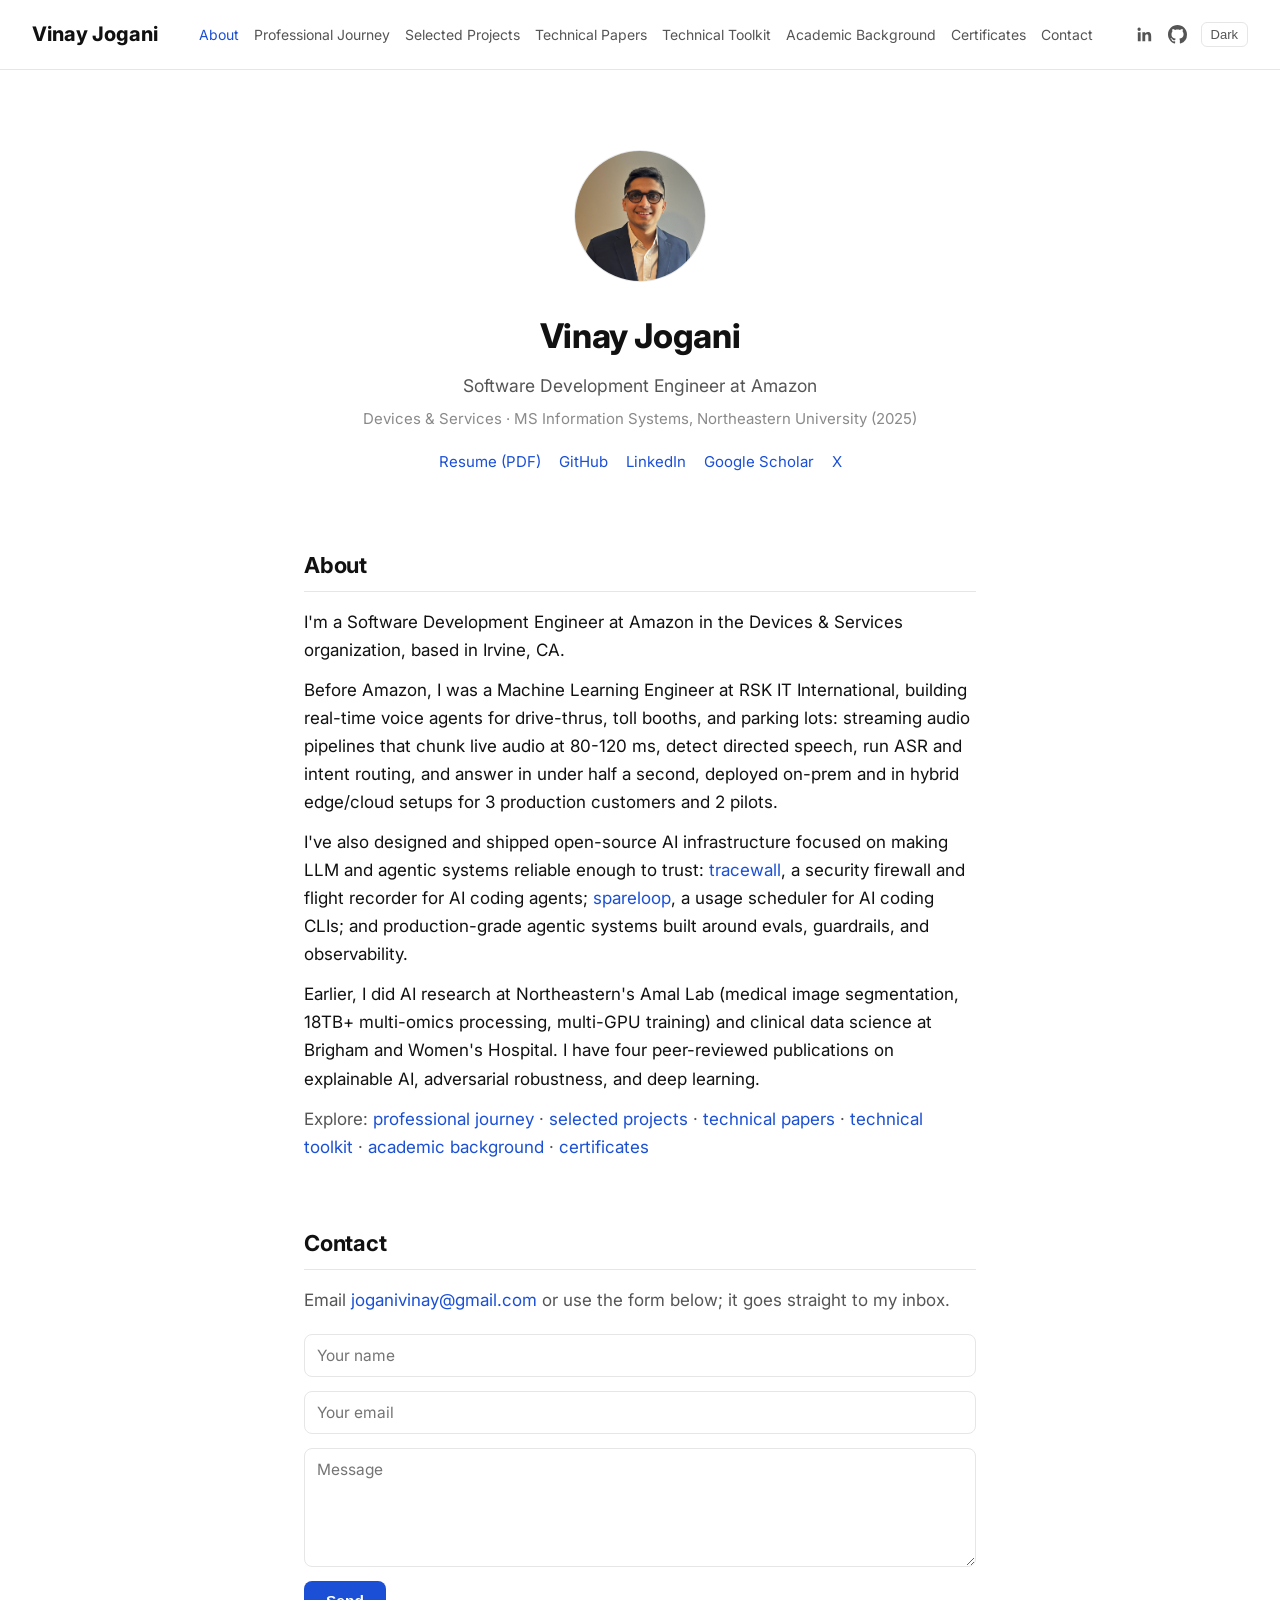
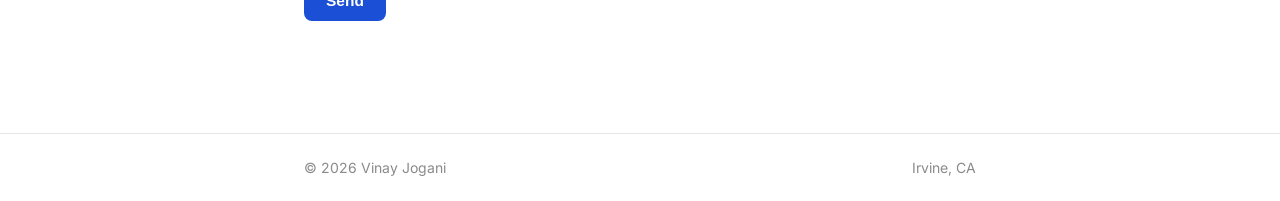
==== commit 908fd988: "Update for Software Development Engineer role at Amazon" ====
--- a/index.html
+++ b/index.html
@@ -2,8 +2,8 @@
 <html lang="en">
 <head>
 <meta charset="UTF-8"><meta name="viewport" content="width=device-width, initial-scale=1.0">
-<title>Vinay Jogani — Machine Learning Engineer</title>
-<meta name="description" content="Vinay Jogani — Machine Learning Engineer working on real-time voice AI, agentic systems, and data infrastructure.">
+<title>Vinay Jogani — Software Development Engineer at Amazon</title>
+<meta name="description" content="Vinay Jogani — Software Development Engineer at Amazon with a background in production ML, real-time voice AI, and open-source agentic AI infrastructure.">
 <script async src="https://www.googletagmanager.com/gtag/js?id=G-DZ1MQV8NDV"></script>
 <script>window.dataLayer=window.dataLayer||[];function gtag(){dataLayer.push(arguments);}gtag('js',new Date());gtag('config','G-DZ1MQV8NDV');</script>
 <link rel="preconnect" href="https://fonts.googleapis.com"><link rel="preconnect" href="https://fonts.gstatic.com" crossorigin><link href="https://fonts.googleapis.com/css2?family=Inter:wght@400;500;600;700;800&display=swap" rel="stylesheet"><link rel="stylesheet" href="style.css">
@@ -24,8 +24,8 @@
 <div class="hero">
 <img src="Vinay.jpg" alt="Vinay Jogani">
 <h1>Vinay Jogani</h1>
-<div class="tag">Machine Learning Engineer / Researcher / Data</div>
-<div class="sub">RSK IT International &middot; MS Information Systems, Northeastern University (2025)</div>
+<div class="tag">Software Development Engineer at Amazon</div>
+<div class="sub">Devices &amp; Services &middot; MS Information Systems, Northeastern University (2025)</div>
 <div class="links">
 <a href="Vinay Jogani_Resume.pdf">Resume (PDF)</a>
 <a href="https://github.com/VinayJogani14" target="_blank" rel="noopener">GitHub</a>
@@ -37,9 +37,10 @@
 
 <section id="about">
 <h2>About</h2>
-<p>I build machine learning systems that survive contact with production. At RSK IT International I work on real-time voice agents running at drive-thrus, toll booths, and parking lots: streaming audio pipelines that chunk live audio at 80-120 ms, detect directed speech, run ASR and intent routing, and answer in under half a second, deployed on-prem and in hybrid edge/cloud setups for 3 production customers and 2 pilots.</p>
-<p>Alongside that, I design and ship open-source AI infrastructure focused on making LLM and agentic systems reliable enough to trust: <a href="https://github.com/VinayJogani14/tracewall" target="_blank" rel="noopener">tracewall</a>, a security firewall and flight recorder for AI coding agents; <a href="https://github.com/VinayJogani14/spareloop" target="_blank" rel="noopener">spareloop</a>, a usage scheduler for AI coding CLIs; and production-grade agentic systems built around evals, guardrails, and observability.</p>
-<p>Before this I did AI research at Northeastern's Amal Lab (medical image segmentation, 18TB+ multi-omics processing, multi-GPU training) and clinical data science at Brigham and Women's Hospital. I have four peer-reviewed publications on explainable AI, adversarial robustness, and deep learning.</p>
+<p>I'm a Software Development Engineer at Amazon in the Devices &amp; Services organization, based in Irvine, CA.</p>
+<p>Before Amazon, I was a Machine Learning Engineer at RSK IT International, building real-time voice agents for drive-thrus, toll booths, and parking lots: streaming audio pipelines that chunk live audio at 80-120 ms, detect directed speech, run ASR and intent routing, and answer in under half a second, deployed on-prem and in hybrid edge/cloud setups for 3 production customers and 2 pilots.</p>
+<p>I've also designed and shipped open-source AI infrastructure focused on making LLM and agentic systems reliable enough to trust: <a href="https://github.com/VinayJogani14/tracewall" target="_blank" rel="noopener">tracewall</a>, a security firewall and flight recorder for AI coding agents; <a href="https://github.com/VinayJogani14/spareloop" target="_blank" rel="noopener">spareloop</a>, a usage scheduler for AI coding CLIs; and production-grade agentic systems built around evals, guardrails, and observability.</p>
+<p>Earlier, I did AI research at Northeastern's Amal Lab (medical image segmentation, 18TB+ multi-omics processing, multi-GPU training) and clinical data science at Brigham and Women's Hospital. I have four peer-reviewed publications on explainable AI, adversarial robustness, and deep learning.</p>
 <p class="muted">Explore: <a href="journey.html">professional journey</a> &middot; <a href="projects.html">selected projects</a> &middot; <a href="papers.html">technical papers</a> &middot; <a href="toolkit.html">technical toolkit</a> &middot; <a href="academic.html">academic background</a> &middot; <a href="certificates.html">certificates</a></p>
 </section>
 
@@ -58,6 +59,6 @@
 </section>
 
 </div></main>
-<footer><div class="wrap"><span>© 2026 Vinay Jogani</span><span>San Francisco, CA</span></div></footer>
+<footer><div class="wrap"><span>© 2026 Vinay Jogani</span><span>Irvine, CA</span></div></footer>
 </body>
 </html>
